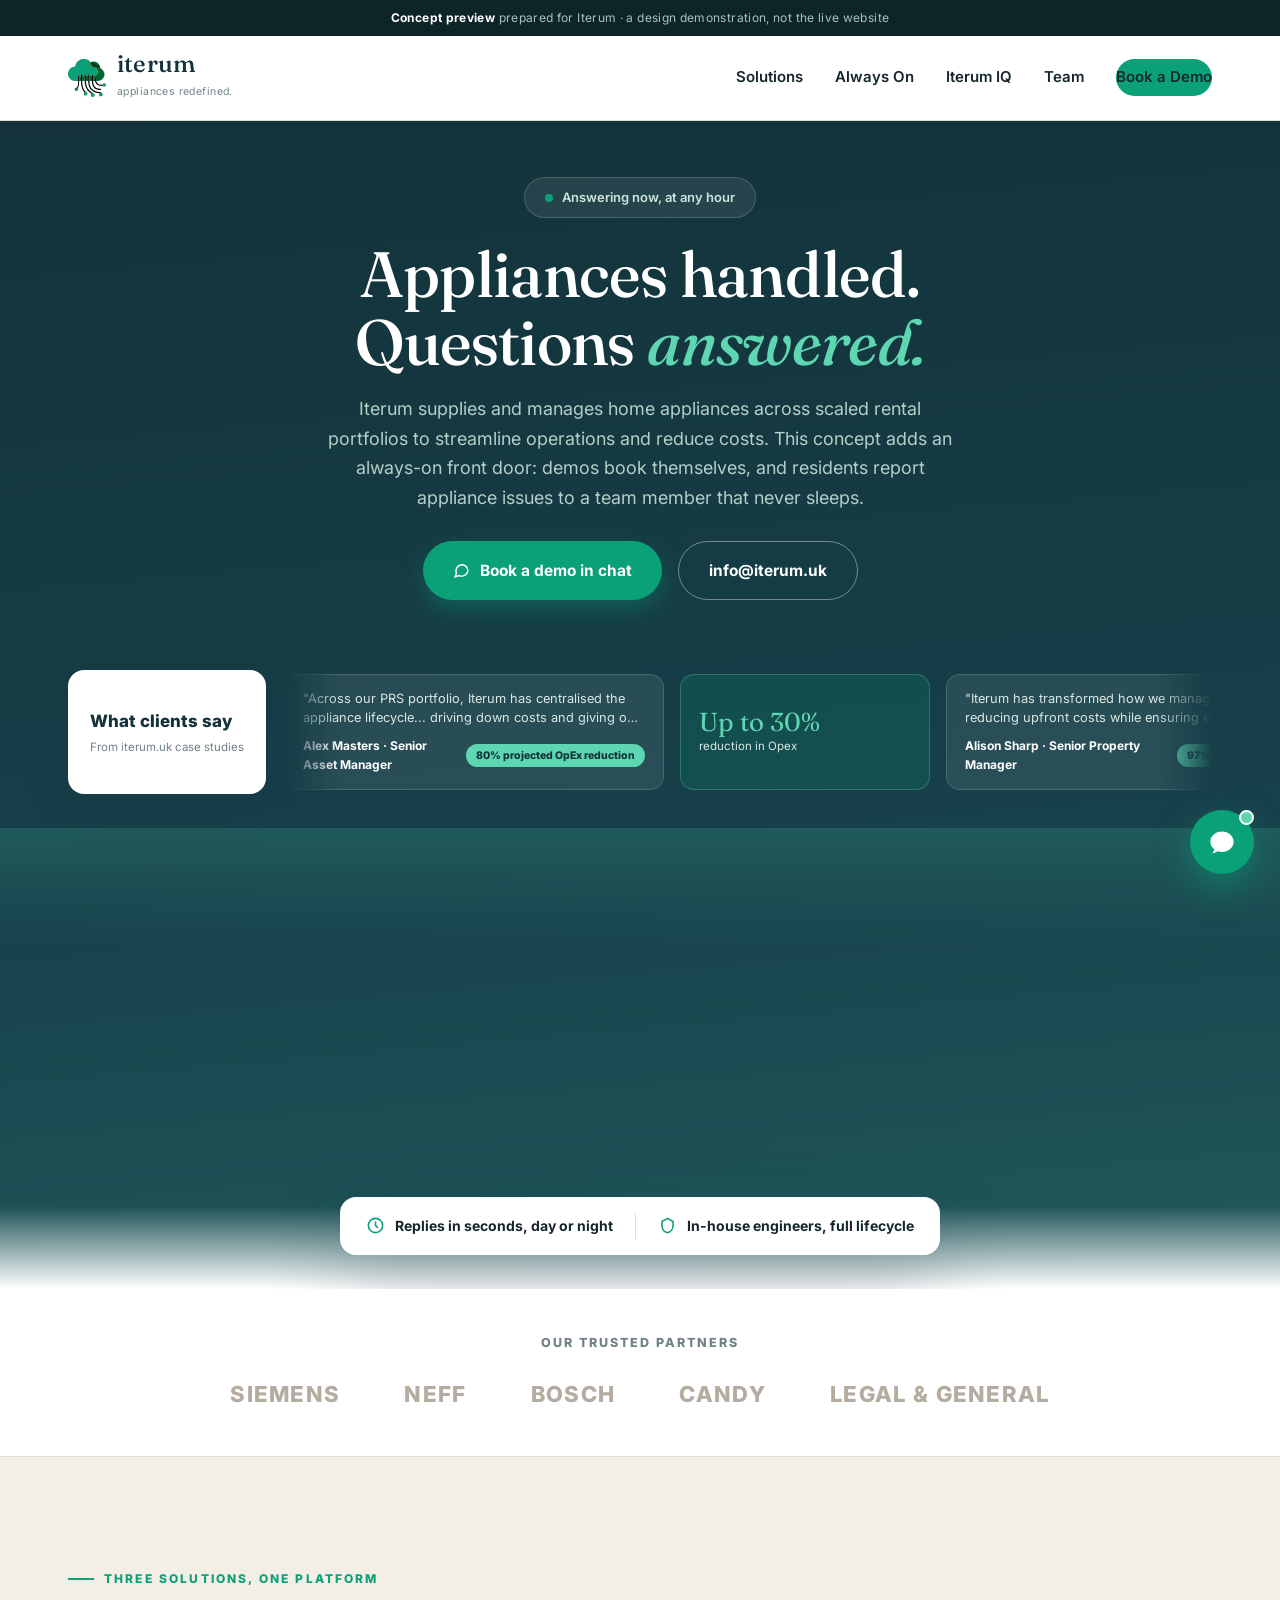
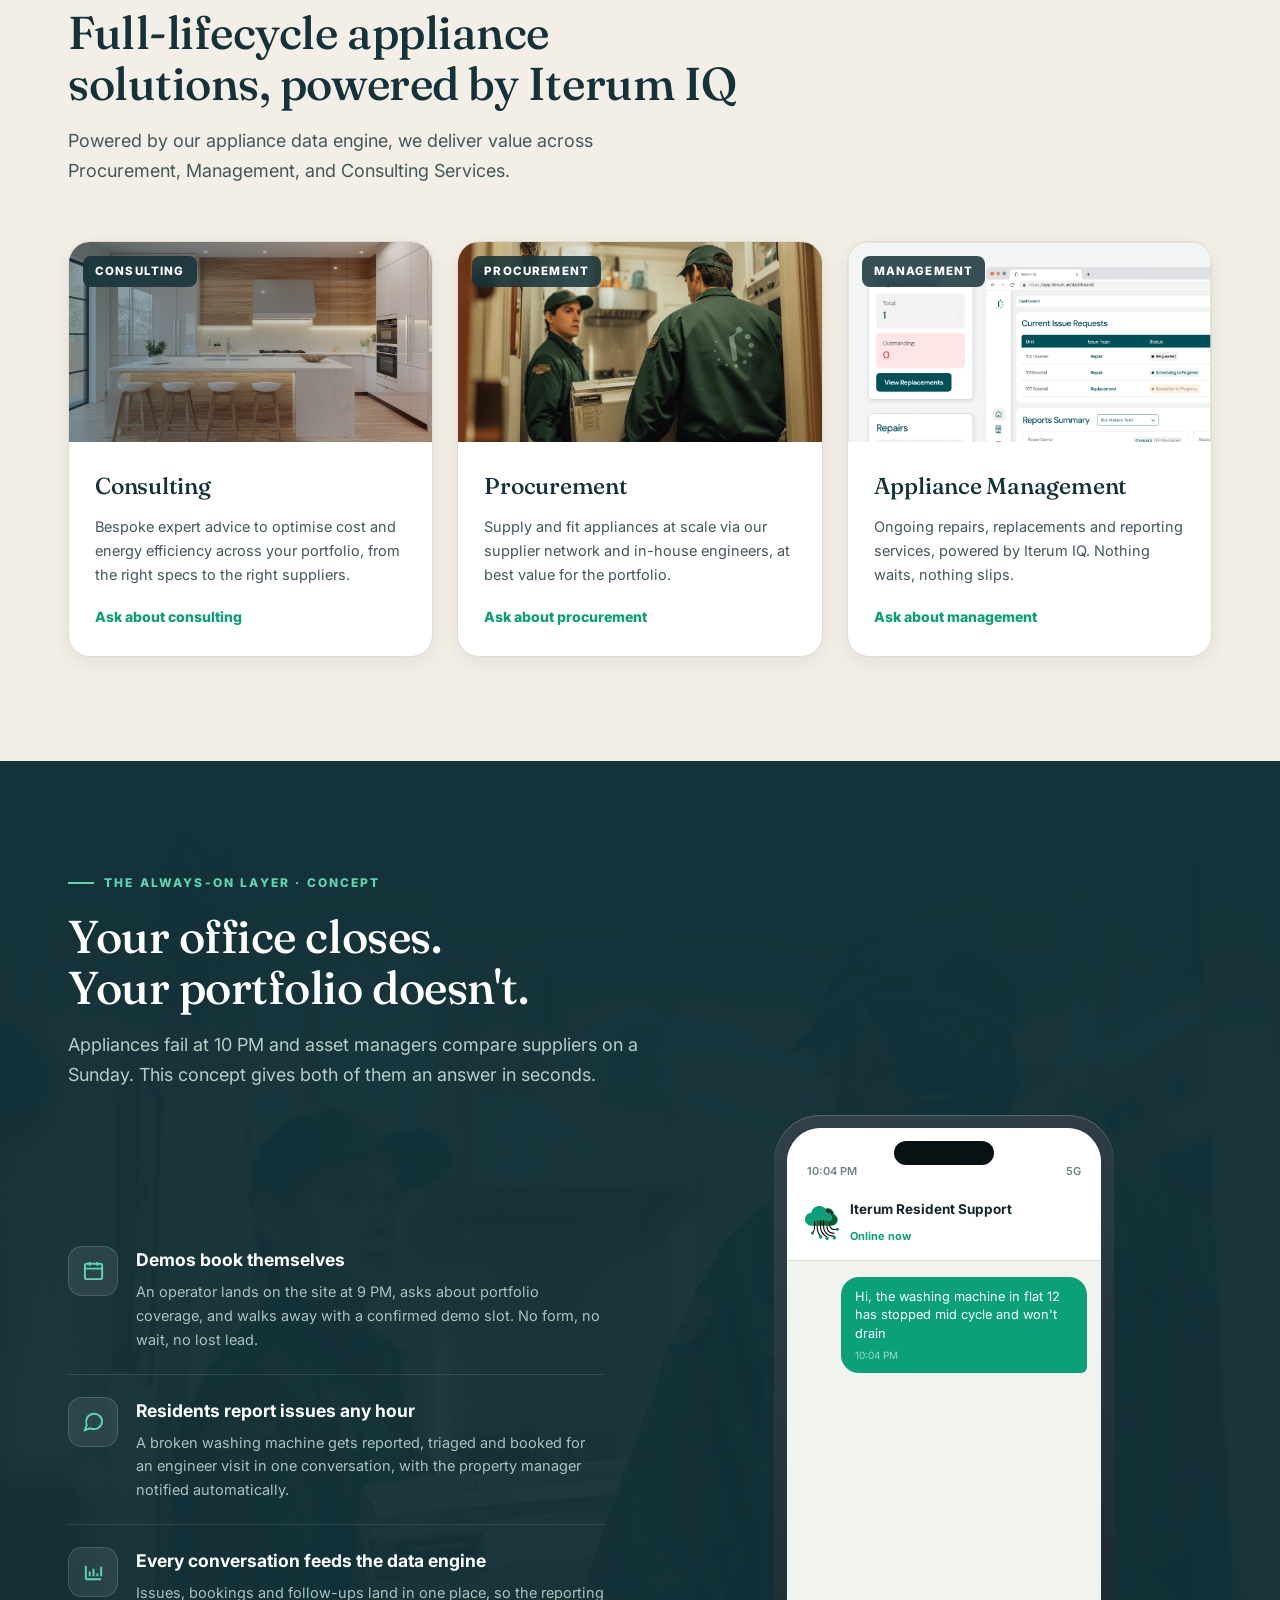
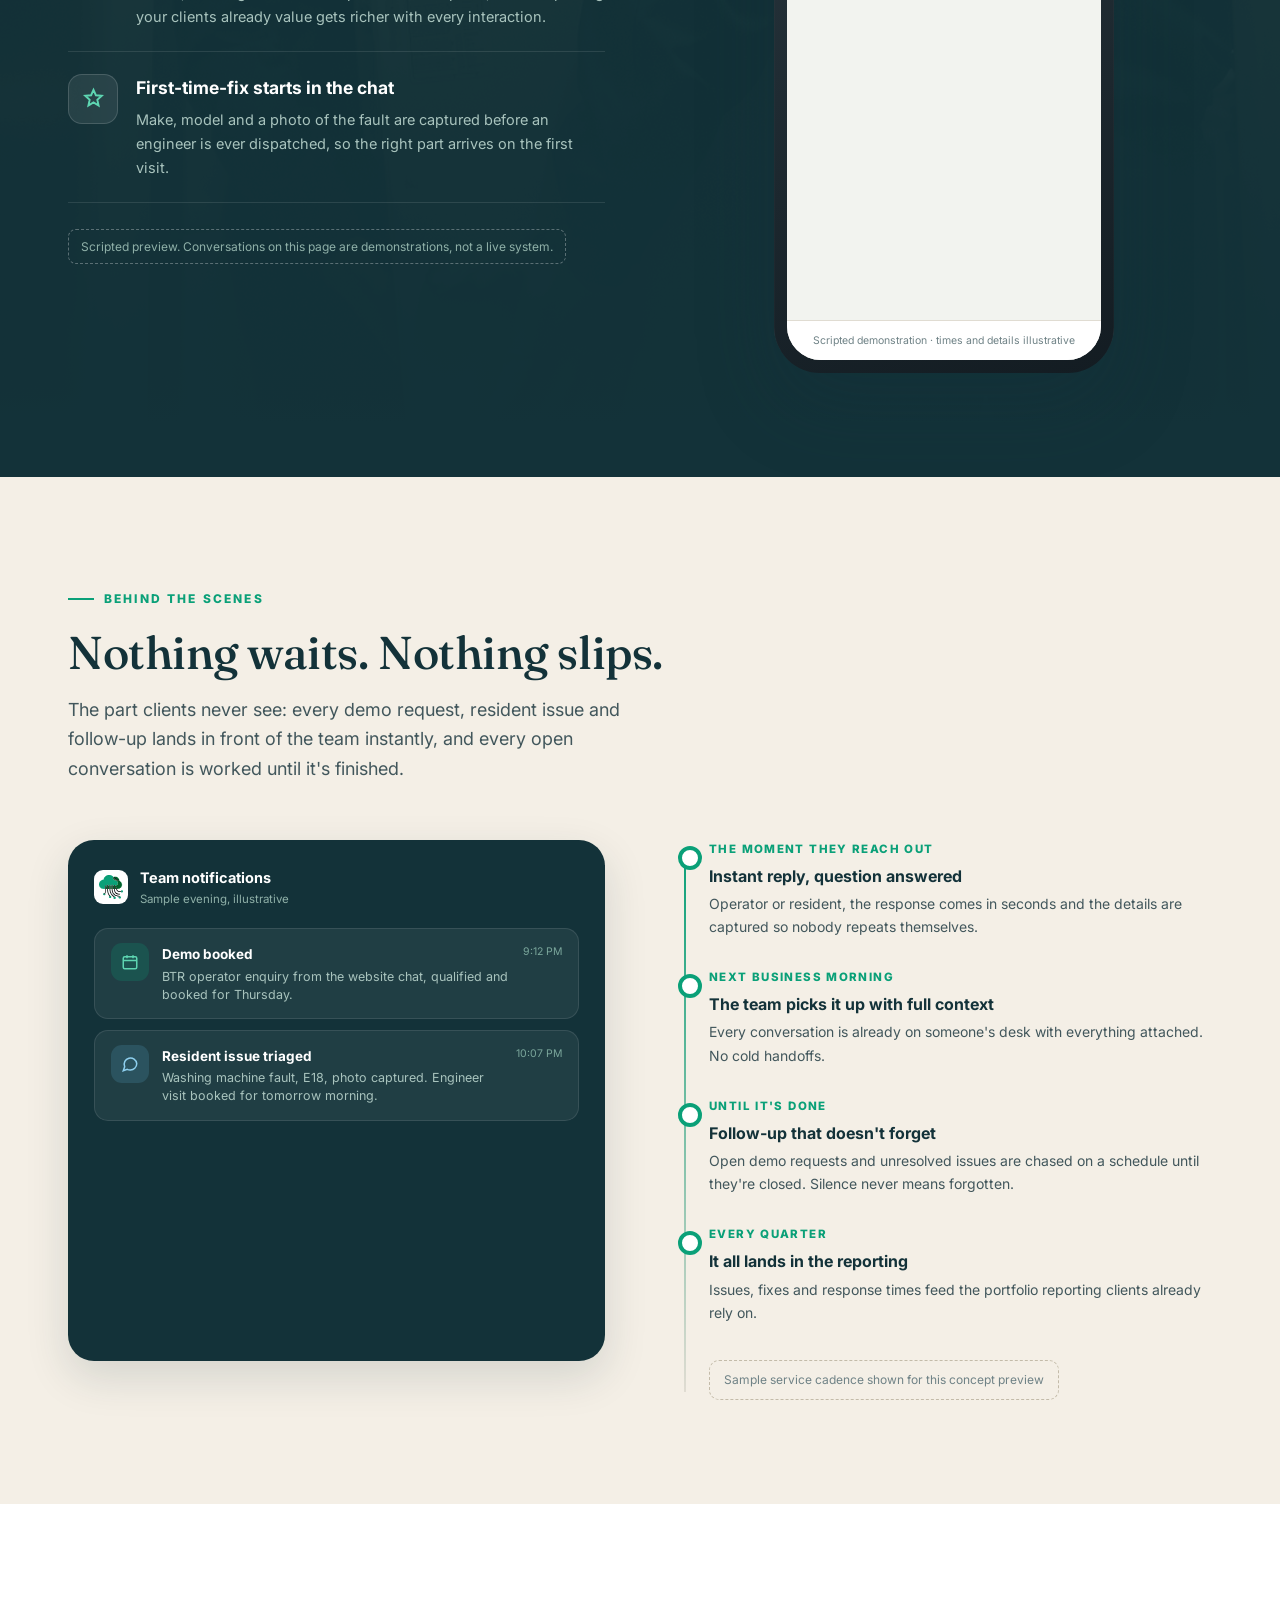
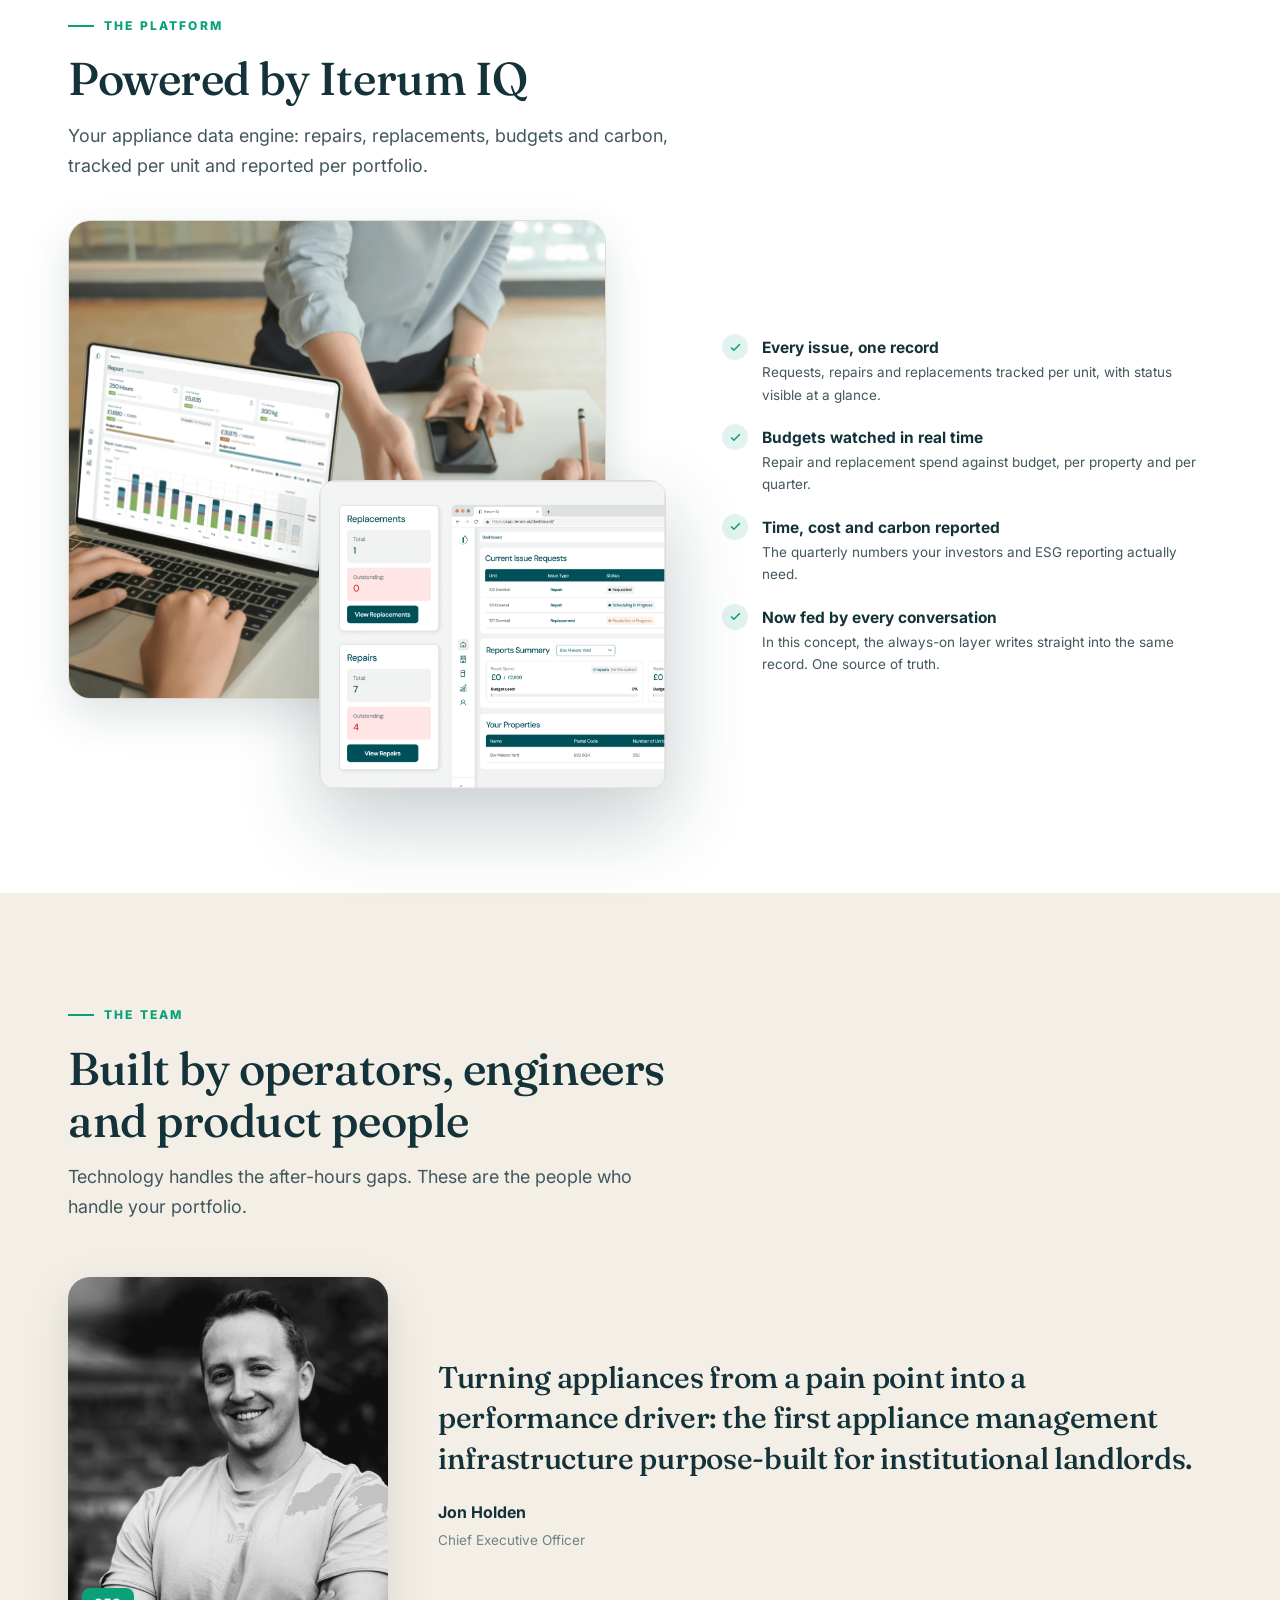
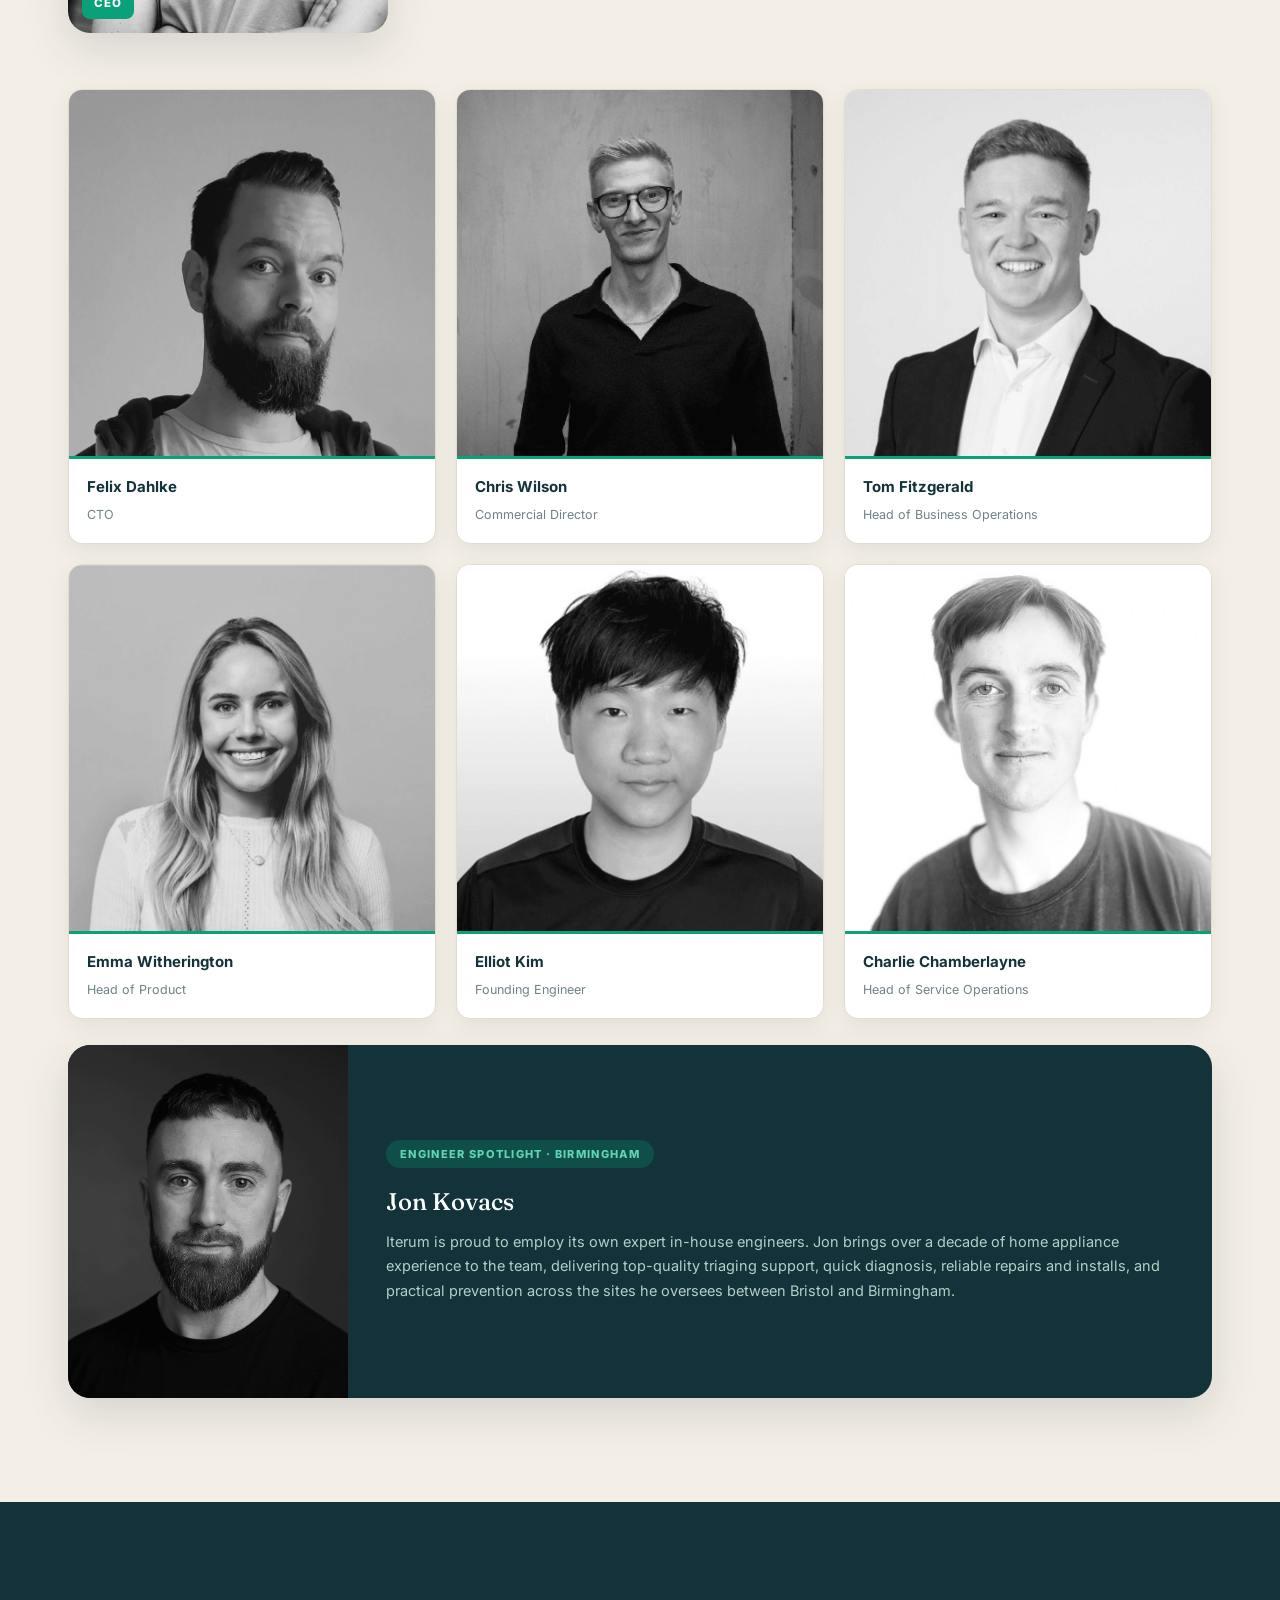
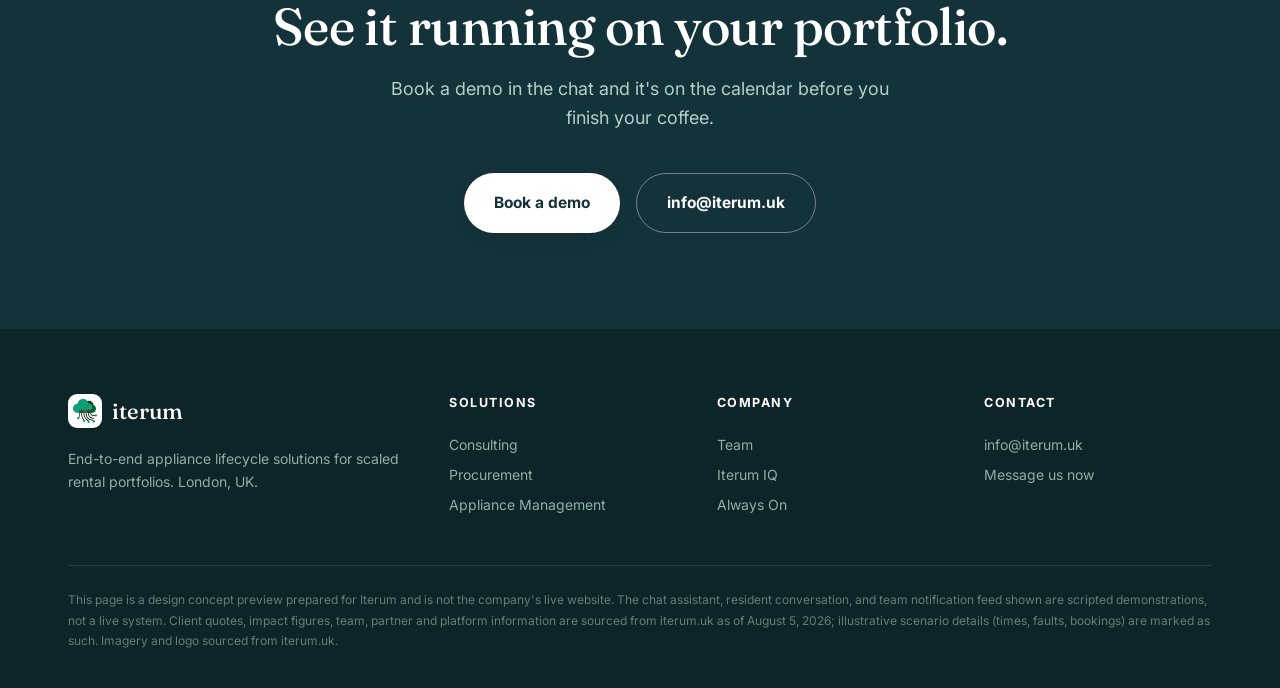
==== index.html @ 22b2ac22 "Revamp: full verified team photo wall with CEO feature and Kovacs engineer spotlight, engineers phot" ====
<!DOCTYPE html>
<html lang="en-GB">
<head>
<meta charset="UTF-8">
<meta name="viewport" content="width=device-width, initial-scale=1.0">
<meta name="robots" content="noindex, nofollow">
<title>Iterum | Full-Lifecycle Appliance Solutions | Concept Preview</title>
<meta name="description" content="Design concept preview for Iterum. Full-lifecycle appliance solutions for the operational residential sector, with an always-on front door.">
<link rel="preconnect" href="https://fonts.googleapis.com">
<link rel="preconnect" href="https://fonts.gstatic.com" crossorigin>
<link href="https://fonts.googleapis.com/css2?family=Fraunces:opsz,wght@9..144,400;9..144,500;9..144,600&family=Inter:wght@400;500;600;700;800&display=swap" rel="stylesheet">
<style>
:root{
  --teal:#133239;          /* from iterum.uk CSS */
  --teal-2:#205A5C;
  --teal-deep:#0d2428;
  --green:#0AA078;         /* from iterum.uk CSS */
  --green-dark:#078263;
  --cream:#F4EFE6;
  --cream-2:#EAE3D5;
  --sand:#D5CAB9;
  --ink:#15272c;
  --body:#42575c;
  --soft:#6f8286;
  --line:#e0dcd2;
  --white:#ffffff;
  --r-lg:22px;
  --r-md:14px;
  --sh-sm:0 6px 20px rgba(19,50,57,.08);
  --sh-md:0 16px 44px rgba(19,50,57,.14);
  --sh-lg:0 32px 80px rgba(19,50,57,.24);
}
*{margin:0;padding:0;box-sizing:border-box}
html{scroll-behavior:smooth}
body{font-family:'Inter',-apple-system,sans-serif;color:var(--ink);background:var(--white);line-height:1.65;font-size:16.5px;-webkit-font-smoothing:antialiased}
h1,h2,h3,.serif{font-family:'Fraunces',Georgia,serif;font-weight:500;letter-spacing:-.01em}
img{max-width:100%;display:block}
a{color:inherit;text-decoration:none}
.wrap{max-width:1200px;margin:0 auto;padding:0 28px}
.eyebrow{display:inline-flex;align-items:center;gap:10px;font-size:12px;font-weight:800;letter-spacing:.18em;text-transform:uppercase;color:var(--green);margin-bottom:18px}
.eyebrow::before{content:'';width:26px;height:2px;background:var(--green)}
.section{padding:104px 0}
.s-head h2{font-size:clamp(30px,4.2vw,46px);line-height:1.12;color:var(--teal);margin-bottom:16px;max-width:680px}
.s-head p{color:var(--body);font-size:18px;max-width:600px}
.btn{display:inline-flex;align-items:center;justify-content:center;gap:10px;font-weight:700;font-size:15.5px;padding:16px 30px;border-radius:999px;cursor:pointer;border:none;transition:all .18s ease;font-family:'Inter',sans-serif}
.btn svg{width:17px;height:17px}
.btn-green{background:var(--green);color:#fff;box-shadow:0 10px 24px rgba(10,160,120,.35)}
.btn-green:hover{background:var(--green-dark);transform:translateY(-2px)}
.btn-white{background:#fff;color:var(--teal);box-shadow:var(--sh-sm)}
.btn-white:hover{transform:translateY(-2px);box-shadow:var(--sh-md)}
.btn-ghost{background:transparent;color:#fff;border:1.5px solid rgba(255,255,255,.4)}
.btn-ghost:hover{border-color:#fff;background:rgba(255,255,255,.08)}
.reveal{opacity:0;transform:translateY(28px);transition:opacity .8s cubic-bezier(.2,.6,.2,1),transform .8s cubic-bezier(.2,.6,.2,1)}
.reveal.vis{opacity:1;transform:none}
.d1{transition-delay:.08s}.d2{transition-delay:.16s}.d3{transition-delay:.24s}

/* ribbon */
.ribbon{background:var(--teal-deep);color:#a8c3bd;text-align:center;font-size:12px;padding:8px 16px;letter-spacing:.03em}
.ribbon b{color:#fff;font-weight:700}

/* nav */
nav{position:sticky;top:0;background:rgba(255,255,255,.96);backdrop-filter:blur(14px);border-bottom:1px solid var(--line);z-index:300}
nav .wrap{display:flex;align-items:center;justify-content:space-between;height:84px}
.nav-logo{display:flex;align-items:center;gap:11px}
.nav-logo img{height:38px;width:38px}
.nav-logo .lt b{font-family:'Fraunces',serif;font-size:24px;font-weight:500;color:var(--teal);display:block;line-height:1;letter-spacing:.01em}
.nav-logo .lt span{font-size:10.5px;color:var(--soft);letter-spacing:.04em}
.navlinks{display:flex;gap:32px;align-items:center}
.navlinks a{font-size:15px;font-weight:600;color:var(--ink);position:relative;padding:6px 0;white-space:nowrap}
.navlinks a:not(.nav-cta)::after{content:'';position:absolute;left:0;bottom:0;width:0;height:2px;background:var(--green);transition:width .2s}
.navlinks a:not(.nav-cta):hover::after{width:100%}
.nav-cta{background:var(--green);color:#fff;padding:13px 26px;border-radius:999px;font-size:14.5px;font-weight:700}
.nav-cta:hover{background:var(--green-dark);color:#fff}
@media(max-width:960px){.navlinks a:not(.nav-cta){display:none}}

/* hero */
.hero{background:linear-gradient(175deg,var(--teal) 0%,#17404a 60%,var(--teal-2) 100%);color:#fff;position:relative;overflow:hidden}
.hero-top{padding:56px 0 36px;text-align:center;position:relative;z-index:2}
.hero-kicker{display:inline-flex;align-items:center;gap:9px;background:rgba(255,255,255,.08);border:1px solid rgba(255,255,255,.16);border-radius:999px;padding:9px 20px;font-size:13px;font-weight:600;color:#cfe4dd;margin-bottom:22px}
.hero-kicker .dot{width:8px;height:8px;border-radius:50%;background:var(--green);animation:beat 2s infinite}
@keyframes beat{0%,100%{box-shadow:0 0 0 3px rgba(10,160,120,.3)}50%{box-shadow:0 0 0 7px rgba(10,160,120,.08)}}
.hero h1{font-size:clamp(38px,5.4vw,64px);line-height:1.06;margin:0 auto 18px;max-width:880px}
.hero h1 em{font-style:italic;color:#5ed6b2}
.hero .lead{font-size:18px;color:#b5cfc8;max-width:640px;margin:0 auto 28px}
.hero-ctas{display:flex;gap:16px;justify-content:center;flex-wrap:wrap;margin-bottom:0}

/* testimonial marquee */
.rev-band{display:flex;align-items:stretch;max-width:1200px;margin:34px auto 0;padding:0 28px}
.rev-chip{flex:none;background:#fff;border-radius:16px;padding:14px 22px;display:flex;flex-direction:column;justify-content:center;box-shadow:var(--sh-md);z-index:2;color:var(--ink)}
.rev-chip .num{font-size:17px;font-weight:800;font-family:'Inter',sans-serif;color:var(--teal)}
.rev-chip .sub{font-size:11.5px;color:var(--soft);margin-top:3px;white-space:nowrap}
.rev-marq{flex:1;overflow:hidden;margin-left:18px;-webkit-mask-image:linear-gradient(90deg,transparent,#000 6%,#000 94%,transparent);mask-image:linear-gradient(90deg,transparent,#000 6%,#000 94%,transparent)}
.rev-track{display:flex;gap:16px;width:max-content;animation:revslide 48s linear infinite;padding:4px 0}
.rev-marq:hover .rev-track{animation-play-state:paused}
@keyframes revslide{to{transform:translateX(-50%)}}
.rev-card{width:380px;flex:none;background:rgba(255,255,255,.08);border:1px solid rgba(255,255,255,.15);border-radius:14px;padding:14px 18px;text-align:left}
.rev-card p{font-size:12.8px;line-height:1.5;color:#d9e8e2;display:-webkit-box;-webkit-line-clamp:2;-webkit-box-orient:vertical;overflow:hidden;margin-bottom:8px}
.rev-card .rwho{display:flex;align-items:center;justify-content:space-between;gap:10px}
.rev-card .rwho b{font-size:12px;color:#fff}
.rev-card .impact{font-size:10.5px;font-weight:800;color:var(--teal);background:#5ed6b2;border-radius:999px;padding:3px 10px;white-space:nowrap}
.rev-card.stat{display:flex;flex-direction:column;justify-content:center;width:250px;background:rgba(10,160,120,.16);border-color:rgba(94,214,178,.3)}
.rev-card.stat .big{font-family:'Fraunces',serif;font-size:26px;color:#5ed6b2;line-height:1.1}
.rev-card.stat span{font-size:11.5px;color:#d9e8e2}
@media(max-width:760px){.rev-card{width:290px}}

/* hero photo slideshow */
.hero-photo{position:relative;z-index:1;margin-top:34px;height:clamp(300px,36vw,520px);overflow:hidden}
.hero-photo::before{content:'';position:absolute;inset:0;background:linear-gradient(180deg,var(--teal-2) 0%,rgba(32,90,92,0) 26%),linear-gradient(0deg,rgba(255,255,255,1) 0%,rgba(255,255,255,0) 18%);z-index:2;pointer-events:none}
.hero-photo img{position:absolute;inset:0;width:100%;height:100%;object-fit:cover;object-position:center 55%;opacity:0;animation:heroslide 16s infinite}
.hero-photo img:nth-child(1){animation-delay:0s}
.hero-photo img:nth-child(2){animation-delay:8s}
@keyframes heroslide{0%{opacity:0}4%{opacity:1}46%{opacity:1}54%{opacity:0}100%{opacity:0}}
@media(prefers-reduced-motion:reduce){.hero-photo img{animation:none}.hero-photo img:nth-child(1){opacity:1}.rev-track{animation:none}}
.hero-float{position:absolute;z-index:3;bottom:34px;left:50%;transform:translateX(-50%);background:#fff;border-radius:16px;box-shadow:var(--sh-lg);padding:16px 26px;display:flex;align-items:center;gap:22px;color:var(--ink);white-space:nowrap}
.hero-float .item{display:flex;align-items:center;gap:10px;font-size:14px;font-weight:700}
.hero-float .item svg{width:19px;height:19px;stroke:var(--green)}
.hero-float .sep{width:1px;height:26px;background:var(--line)}
@media(max-width:760px){.hero-float{display:none}}

/* partners */
.partners{padding:44px 0;border-bottom:1px solid var(--line);background:#fff}
.partners .cap{text-align:center;font-size:12.5px;font-weight:800;letter-spacing:.16em;text-transform:uppercase;color:var(--soft);margin-bottom:22px}
.partner-row{display:flex;justify-content:center;gap:clamp(24px,5vw,64px);flex-wrap:wrap;align-items:center}
.partner-row span{font-family:'Inter',sans-serif;font-weight:800;font-size:clamp(16px,2vw,22px);letter-spacing:.06em;color:#b4aca0}

/* solutions */
.sol-bg{background:var(--cream)}
.cards3{display:grid;grid-template-columns:repeat(3,1fr);gap:24px;margin-top:56px}
.vcard{border-radius:var(--r-lg);overflow:hidden;background:#fff;border:1px solid var(--line);box-shadow:var(--sh-sm);transition:transform .25s,box-shadow .25s;display:flex;flex-direction:column}
.vcard:hover{transform:translateY(-6px);box-shadow:var(--sh-md)}
.vcard .cover{height:200px;overflow:hidden;position:relative}
.vcard .cover img{width:100%;height:100%;object-fit:cover;transition:transform .5s}
.vcard:hover .cover img{transform:scale(1.05)}
.vcard .cover .chip{position:absolute;top:14px;left:14px;background:rgba(19,50,57,.85);backdrop-filter:blur(6px);color:#fff;font-size:11.5px;font-weight:800;letter-spacing:.1em;text-transform:uppercase;border-radius:8px;padding:6px 12px}
.vcard .body{padding:26px 26px 28px;flex:1;display:flex;flex-direction:column}
.vcard h3{font-size:23px;color:var(--teal);margin-bottom:9px}
.vcard p{font-size:14.5px;color:var(--body);flex:1}
.vcard .link{margin-top:18px;font-weight:800;font-size:14px;color:var(--green);display:inline-flex;align-items:center;gap:7px}
@media(max-width:900px){.cards3{grid-template-columns:1fr}}

/* dark always-on */
.dark-sec{background:var(--teal);color:#fff;position:relative;overflow:hidden}
.dark-sec .bgimg{position:absolute;inset:0;opacity:.10;pointer-events:none}
.dark-sec .bgimg img{width:100%;height:100%;object-fit:cover}
.dark-sec .bgimg::after{content:'';position:absolute;inset:0;background:linear-gradient(180deg,var(--teal) 4%,rgba(19,50,57,.5) 50%,var(--teal) 96%)}
.dark-sec .wrap{position:relative;z-index:2}
.dark-sec .eyebrow{color:#5ed6b2}
.dark-sec .eyebrow::before{background:#5ed6b2}
.dark-sec .s-head h2{color:#fff}
.dark-sec .s-head p{color:#b5cfc8}
.conc-grid{display:grid;grid-template-columns:1fr 1fr;gap:70px;align-items:center;margin-top:26px}
.feat{display:flex;gap:18px;padding:22px 0;border-bottom:1px solid rgba(255,255,255,.1)}
.feat:last-child{border-bottom:none}
.feat .fico{width:50px;height:50px;flex:none;border-radius:14px;background:rgba(255,255,255,.08);border:1px solid rgba(255,255,255,.15);display:flex;align-items:center;justify-content:center}
.feat .fico svg{width:23px;height:23px;stroke:#5ed6b2}
.feat b{display:block;font-size:17.5px;margin-bottom:5px;font-weight:700}
.feat p{font-size:14.5px;color:#a8c3bd}
.preview-note{display:inline-block;margin-top:26px;font-size:12px;color:#8fb0a8;border:1px dashed rgba(255,255,255,.3);border-radius:8px;padding:7px 12px}
@media(max-width:960px){.conc-grid{grid-template-columns:1fr}}

/* phone mockup */
.phone{width:min(340px,88vw);margin:0 auto;background:linear-gradient(160deg,#31414a,#131c22);border-radius:46px;padding:13px;box-shadow:var(--sh-lg),inset 0 1px 1px rgba(255,255,255,.22);position:relative}
.phone::before{content:'';position:absolute;top:26px;left:50%;transform:translateX(-50%);width:100px;height:24px;background:#0a1114;border-radius:13px;z-index:5}
.pscreen{border-radius:34px;overflow:hidden;min-height:560px;display:flex;flex-direction:column;background:#f2f3ef;color:var(--ink)}
.pstatus{background:#fff;padding:34px 20px 8px;font-size:11px;color:var(--soft);display:flex;justify-content:space-between;font-weight:600}
.pchat-head{background:#fff;padding:10px 18px 12px;border-bottom:1px solid var(--line);display:flex;gap:11px;align-items:center}
.pchat-head img{width:34px;height:34px}
.pchat-head b{font-size:13.5px;display:block}
.pchat-head span{font-size:11px;color:var(--green);font-weight:700}
.pthread{flex:1;padding:16px 14px;display:flex;flex-direction:column;gap:10px}
.bub{max-width:86%;padding:11px 14px;border-radius:18px;font-size:12.8px;line-height:1.45;opacity:0;transform:translateY(10px) scale(.97);transition:all .55s cubic-bezier(.2,.7,.3,1)}
.bub.show{opacity:1;transform:none}
.bub.in{background:#e5e8e2;border-bottom-left-radius:6px;align-self:flex-start}
.bub.out{background:var(--green);color:#fff;border-bottom-right-radius:6px;align-self:flex-end}
.bub .t{display:block;font-size:10px;opacity:.6;margin-top:4px}
.plabel{text-align:center;font-size:10.5px;color:var(--soft);padding:11px;background:#fff;border-top:1px solid var(--line)}

/* owner view */
.owner-sec{background:var(--cream)}
.owner-grid{display:grid;grid-template-columns:1fr 1fr;gap:70px;align-items:start;margin-top:56px}
.appfeed{background:var(--teal);border-radius:26px;padding:26px;box-shadow:var(--sh-md);color:#fff}
.appfeed .ahead{display:flex;align-items:center;gap:12px;margin-bottom:20px}
.appfeed .ahead img{height:34px;width:34px;background:#fff;border-radius:9px;padding:5px}
.appfeed .ahead b{font-size:14.5px;display:block}
.appfeed .ahead span{display:block;font-size:11.5px;color:#8fb0a8}
.notif{background:rgba(255,255,255,.06);border:1px solid rgba(255,255,255,.1);border-radius:14px;padding:14px 16px;margin-bottom:11px;display:flex;gap:13px;align-items:flex-start;opacity:0;transform:translateY(14px);transition:all .6s cubic-bezier(.2,.7,.3,1)}
.notif.show{opacity:1;transform:none}
.notif .nico{width:38px;height:38px;flex:none;border-radius:11px;display:flex;align-items:center;justify-content:center}
.notif .nico svg{width:18px;height:18px}
.notif b{font-size:13.5px;display:block;margin-bottom:2px}
.notif p{font-size:12.5px;color:#a8c3bd;line-height:1.45}
.notif .nt{margin-left:auto;font-size:10.5px;color:#7ba79c;flex:none}
.n-green{background:rgba(10,160,120,.22)}.n-green svg{stroke:#5ed6b2}
.n-blue{background:rgba(94,178,214,.18)}.n-blue svg{stroke:#8fd0ef}
.n-amber{background:rgba(230,180,80,.18)}.n-amber svg{stroke:#f0cf8a}
.timeline{position:relative;padding-left:34px}
.timeline::before{content:'';position:absolute;left:9px;top:8px;bottom:8px;width:2px;background:linear-gradient(180deg,var(--green),var(--line))}
.tl-item{position:relative;padding-bottom:30px}
.tl-item::before{content:'';position:absolute;left:-31px;top:6px;width:16px;height:16px;border-radius:50%;background:#fff;border:4px solid var(--green)}
.tl-item .day{font-size:11.5px;font-weight:800;letter-spacing:.12em;text-transform:uppercase;color:var(--green);margin-bottom:4px}
.tl-item b{font-size:16px;color:var(--teal);display:block;margin-bottom:3px}
.tl-item p{font-size:14px;color:var(--body)}
.tl-note{font-size:12px;color:var(--soft);border:1px dashed #c3bba9;border-radius:10px;padding:9px 14px;display:inline-block;margin-top:6px}
@media(max-width:960px){.owner-grid{grid-template-columns:1fr}}

/* IQ section */
.iq-grid{display:grid;grid-template-columns:1.1fr .9fr;gap:56px;align-items:center;margin-top:40px}
.iq-stack{position:relative;padding-bottom:90px;padding-right:60px}
.iq-grid .shot{border-radius:var(--r-lg);overflow:hidden;box-shadow:var(--sh-md);border:1px solid var(--line)}
.iq-stack .shot2{position:absolute;right:0;bottom:0;width:58%;border-radius:16px;overflow:hidden;box-shadow:var(--sh-lg);border:1px solid var(--line);background:#fff}
@media(max-width:960px){.iq-stack{padding-right:0}}
.iq-points{display:flex;flex-direction:column;gap:18px}
.iq-point{display:flex;gap:14px;align-items:flex-start}
.iq-point .tick{width:26px;height:26px;flex:none;border-radius:50%;background:rgba(10,160,120,.12);display:flex;align-items:center;justify-content:center}
.iq-point .tick svg{width:13px;height:13px;stroke:var(--green);stroke-width:3}
.iq-point b{font-size:15.5px;color:var(--teal)}
.iq-point p{font-size:13.5px;color:var(--body)}
@media(max-width:960px){.iq-grid{grid-template-columns:1fr}}

/* team */
.team-feature{display:grid;grid-template-columns:320px 1fr;gap:50px;align-items:center;margin:56px 0}
.team-feature .pic{border-radius:var(--r-lg);overflow:hidden;box-shadow:var(--sh-md);position:relative}
.team-feature .pic img{filter:grayscale(1);width:100%;display:block}
.team-feature .pic .role-tag{position:absolute;bottom:14px;left:14px;background:var(--green);color:#fff;font-size:11.5px;font-weight:800;letter-spacing:.1em;text-transform:uppercase;border-radius:8px;padding:6px 12px}
.team-feature h3{font-family:'Fraunces',serif;font-size:clamp(22px,2.8vw,30px);color:var(--teal);line-height:1.35;margin-bottom:20px;font-weight:500}
.team-feature .who b{font-size:16px;color:var(--teal);display:block}
.team-feature .who span{font-size:13.5px;color:var(--soft)}
@media(max-width:900px){.team-feature{grid-template-columns:1fr}}
.team-list{display:grid;grid-template-columns:repeat(3,1fr);gap:20px}
.tcard{background:#fff;border:1px solid var(--line);border-radius:var(--r-md);overflow:hidden;box-shadow:var(--sh-sm);transition:transform .2s,box-shadow .2s}
.tcard:hover{transform:translateY(-4px);box-shadow:var(--sh-md)}
.tcard img{width:100%;aspect-ratio:1/1;object-fit:cover;object-position:center 20%;filter:grayscale(1);transition:filter .3s}
.tcard:hover img{filter:grayscale(0)}
.tcard .tb{padding:16px 18px;border-top:3px solid var(--green)}
.tcard b{display:block;font-size:15px;color:var(--teal)}
.tcard span{font-size:12.5px;color:var(--soft)}
@media(max-width:960px){.team-list{grid-template-columns:1fr 1fr}}
.eng-card{margin-top:26px;background:var(--teal);border-radius:var(--r-lg);overflow:hidden;box-shadow:var(--sh-md);display:grid;grid-template-columns:280px 1fr;align-items:stretch;color:#fff}
.eng-card img{width:100%;height:100%;object-fit:cover;object-position:center 15%;filter:grayscale(1)}
.eng-card .eb{padding:34px 38px;display:flex;flex-direction:column;justify-content:center}
.eng-card .eb .tag{display:inline-block;background:rgba(10,160,120,.25);color:#5ed6b2;font-size:11px;font-weight:800;letter-spacing:.12em;text-transform:uppercase;border-radius:999px;padding:5px 14px;margin-bottom:14px;width:max-content}
.eng-card .eb b.name{font-family:'Fraunces',serif;font-size:24px;font-weight:500;display:block;margin-bottom:8px}
.eng-card .eb p{font-size:14.5px;color:#b5cfc8;line-height:1.7}
@media(max-width:800px){.eng-card{grid-template-columns:1fr}.eng-card img{max-height:300px}}

/* cta band */
.ctaband{background:var(--teal);color:#fff;text-align:center}
.ctaband .wrap{padding-top:96px;padding-bottom:96px}
.ctaband h2{font-size:clamp(32px,4.6vw,52px);color:#fff;max-width:780px;margin:0 auto 18px;line-height:1.1}
.ctaband p{color:#b5cfc8;font-size:18px;max-width:540px;margin:0 auto 40px}

/* footer */
footer{background:var(--teal-deep);color:#8fb0a8;padding:64px 0 36px;font-size:14px}
footer .cols{display:grid;grid-template-columns:1.5fr 1fr 1fr 1fr;gap:40px;margin-bottom:46px}
footer .flogo{display:flex;align-items:center;gap:10px;margin-bottom:18px}
footer .flogo img{height:34px;width:34px;background:#fff;border-radius:9px;padding:5px}
footer .flogo b{font-family:'Fraunces',serif;font-size:22px;color:#fff;font-weight:500}
footer h4{color:#fff;font-size:12.5px;letter-spacing:.12em;text-transform:uppercase;margin-bottom:16px}
footer a{display:block;padding:3.5px 0}
footer a:hover{color:#fff}
.disclosure{border-top:1px solid rgba(255,255,255,.12);padding-top:24px;font-size:12px;color:#5f8177;line-height:1.7}
@media(max-width:900px){footer .cols{grid-template-columns:1fr 1fr}}

/* chat widget */
.chat-fab{position:fixed;bottom:26px;right:26px;z-index:500;width:64px;height:64px;border-radius:50%;background:var(--green);border:none;cursor:pointer;box-shadow:0 14px 34px rgba(10,160,120,.5);display:flex;align-items:center;justify-content:center;transition:transform .2s}
.chat-fab:hover{transform:scale(1.07)}
.chat-fab svg{width:28px;height:28px;fill:#fff}
.chat-fab .pulse{position:absolute;top:0;right:0;width:15px;height:15px;background:#5ed6b2;border:2.5px solid #fff;border-radius:50%}
.chat-panel{position:fixed;bottom:104px;right:26px;z-index:500;width:384px;max-width:calc(100vw - 32px);height:600px;max-height:calc(100vh - 140px);background:#fff;border-radius:22px;box-shadow:0 34px 90px rgba(13,36,40,.4);display:none;flex-direction:column;overflow:hidden}
.chat-panel.open{display:flex;animation:chatin .3s cubic-bezier(.2,.7,.3,1.05)}
@keyframes chatin{from{opacity:0;transform:scale(.92) translateY(12px)}to{opacity:1;transform:none}}
.chat-head{background:linear-gradient(135deg,var(--teal),var(--teal-2));color:#fff;padding:18px 20px;display:flex;align-items:center;gap:13px}
.chat-head .cav{width:42px;height:42px;border-radius:50%;background:#fff;display:flex;align-items:center;justify-content:center}
.chat-head .cav img{width:24px;height:24px}
.chat-head b{display:block;font-size:15px}
.chat-head span{font-size:11.5px;color:#a8ded0;display:flex;align-items:center;gap:6px}
.chat-head .don{width:7px;height:7px;background:#5ed6b2;border-radius:50%}
.chat-body{flex:1;overflow-y:auto;padding:18px 16px;background:#f4f2ec;display:flex;flex-direction:column;gap:11px}
.cmsg{max-width:86%;padding:12px 15px;border-radius:17px;font-size:13.5px;line-height:1.5;animation:pop .3s ease}
.cmsg.bot{background:#fff;border:1px solid var(--line);border-bottom-left-radius:6px;align-self:flex-start;box-shadow:0 2px 8px rgba(19,50,57,.05)}
.cmsg.user{background:var(--teal);color:#fff;border-bottom-right-radius:6px;align-self:flex-end}
@keyframes pop{from{opacity:0;transform:translateY(9px)}to{opacity:1;transform:none}}
.typing{display:flex;gap:4px;padding:13px 17px;background:#fff;border:1px solid var(--line);border-radius:17px;border-bottom-left-radius:6px;align-self:flex-start;width:62px}
.typing i{width:7px;height:7px;background:#b3bfb6;border-radius:50%;animation:blink 1.2s infinite}
.typing i:nth-child(2){animation-delay:.2s}
.typing i:nth-child(3){animation-delay:.4s}
@keyframes blink{0%,60%,100%{opacity:.3}30%{opacity:1}}
.choices{display:flex;flex-wrap:wrap;gap:8px;align-self:flex-start;max-width:96%}
.choices button{background:#fff;border:1.5px solid var(--green);color:var(--green-dark);font-size:12.5px;font-weight:700;border-radius:999px;padding:9px 16px;cursor:pointer;transition:all .15s;font-family:'Inter',sans-serif}
.choices button:hover{background:var(--green);color:#fff}
.chat-foot{padding:11px 16px;background:#fff;border-top:1px solid var(--line);text-align:center}
.chat-foot span{font-size:10.5px;color:var(--soft)}
</style>
</head>
<body>

<div class="ribbon"><b>Concept preview</b> prepared for Iterum · a design demonstration, not the live website</div>

<nav>
  <div class="wrap">
    <a class="nav-logo" href="#">
      <img src="assets/logo-mark.svg" alt="Iterum">
      <span class="lt"><b>iterum</b><span>appliances redefined.</span></span>
    </a>
    <div class="navlinks">
      <a href="#solutions">Solutions</a>
      <a href="#always-on">Always On</a>
      <a href="#platform">Iterum IQ</a>
      <a href="#team">Team</a>
      <a href="#quote" class="nav-cta" onclick="openChat();return false">Book a Demo</a>
    </div>
  </div>
</nav>

<header class="hero" id="quote">
  <div class="hero-top wrap">
    <div class="hero-kicker"><span class="dot"></span>Answering now, at any hour</div>
    <h1>Appliances handled.<br>Questions <em>answered.</em></h1>
    <p class="lead">Iterum supplies and manages home appliances across scaled rental portfolios to streamline operations and reduce costs. This concept adds an always-on front door: demos book themselves, and residents report appliance issues to a team member that never sleeps.</p>
    <div class="hero-ctas">
      <button class="btn btn-green" onclick="openChat()">
        <svg viewBox="0 0 24 24" fill="none" stroke="currentColor" stroke-width="2"><path d="M21 11.5a8.4 8.4 0 0 1-9 8.4 8.6 8.6 0 0 1-3.6-.8L3 21l1.9-5.4A8.4 8.4 0 1 1 21 11.5z"/></svg>
        Book a demo in chat
      </button>
      <a class="btn btn-ghost" href="mailto:info@iterum.uk">info@iterum.uk</a>
    </div>
  </div>
  <div class="rev-band">
    <div class="rev-chip">
      <div class="num">What clients say</div>
      <div class="sub">From iterum.uk case studies</div>
    </div>
    <div class="rev-marq">
      <div class="rev-track" id="revTrack">
        <div class="rev-card"><p>"Across our PRS portfolio, Iterum has centralised the appliance lifecycle... driving down costs and giving our managers hours back each week."</p><div class="rwho"><b>Alex Masters · Senior Asset Manager</b><span class="impact">80% projected OpEx reduction</span></div></div>
        <div class="rev-card stat"><div class="big">Up to 30%</div><span>reduction in Opex</span></div>
        <div class="rev-card"><p>"Iterum has transformed how we manage appliances... reducing upfront costs while ensuring every appliance matter is resolved effectively."</p><div class="rwho"><b>Alison Sharp · Senior Property Manager</b><span class="impact">97% capex reduction</span></div></div>
        <div class="rev-card stat"><div class="big">Fewer headaches</div><span>for onsite teams</span></div>
        <div class="rev-card stat"><div class="big">Energy-efficient</div><span>portfolios, lower carbon</span></div>
      </div>
    </div>
  </div>
  <div class="hero-photo">
    <img src="assets/hero-kitchen.jpg" alt="A modern kitchen in a managed rental home">
    <img src="assets/engineers.png" alt="Iterum engineers installing an appliance">
    <div class="hero-float">
      <div class="item"><svg viewBox="0 0 24 24" fill="none" stroke-width="2"><circle cx="12" cy="12" r="9"/><path d="M12 7v5l3 3"/></svg>Replies in seconds, day or night</div>
      <div class="sep"></div>
      <div class="item"><svg viewBox="0 0 24 24" fill="none" stroke-width="2"><path d="M12 3l7 4v5c0 4.4-3 8.3-7 9-4-0.7-7-4.6-7-9V7l7-4z"/></svg>In-house engineers, full lifecycle</div>
    </div>
  </div>
</header>

<div class="partners">
  <div class="wrap">
    <div class="cap">Our trusted partners</div>
    <div class="partner-row"><span>SIEMENS</span><span>NEFF</span><span>BOSCH</span><span>CANDY</span><span>LEGAL &amp; GENERAL</span></div>
  </div>
</div>

<section class="section sol-bg" id="solutions">
  <div class="wrap">
    <div class="s-head reveal">
      <span class="eyebrow">Three solutions, one platform</span>
      <h2>Full-lifecycle appliance solutions, powered by Iterum IQ</h2>
      <p>Powered by our appliance data engine, we deliver value across Procurement, Management, and Consulting Services.</p>
    </div>
    <div class="cards3">
      <div class="vcard reveal d1">
        <div class="cover"><img src="assets/hero-kitchen.jpg" alt="Appliance specification consulting"><span class="chip">Consulting</span></div>
        <div class="body">
          <h3>Consulting</h3>
          <p>Bespoke expert advice to optimise cost and energy efficiency across your portfolio, from the right specs to the right suppliers.</p>
          <span class="link">Ask about consulting</span>
        </div>
      </div>
      <div class="vcard reveal d2">
        <div class="cover"><img src="assets/engineers.png" alt="Iterum engineers fitting appliances" style="object-position:center 30%"><span class="chip">Procurement</span></div>
        <div class="body">
          <h3>Procurement</h3>
          <p>Supply and fit appliances at scale via our supplier network and in-house engineers, at best value for the portfolio.</p>
          <span class="link">Ask about procurement</span>
        </div>
      </div>
      <div class="vcard reveal d3">
        <div class="cover"><img src="assets/iq-dashboard.png" alt="Iterum IQ dashboard" style="object-position:top"><span class="chip">Management</span></div>
        <div class="body">
          <h3>Appliance Management</h3>
          <p>Ongoing repairs, replacements and reporting services, powered by Iterum IQ. Nothing waits, nothing slips.</p>
          <span class="link">Ask about management</span>
        </div>
      </div>
    </div>
  </div>
</section>

<section class="section dark-sec" id="always-on">
  <div class="bgimg"><img src="assets/engineers.png" alt=""></div>
  <div class="wrap">
    <div class="s-head reveal">
      <span class="eyebrow">The always-on layer · concept</span>
      <h2>Your office closes.<br>Your portfolio doesn't.</h2>
      <p>Appliances fail at 10 PM and asset managers compare suppliers on a Sunday. This concept gives both of them an answer in seconds.</p>
    </div>
    <div class="conc-grid">
      <div class="reveal">
        <div class="feat">
          <div class="fico"><svg viewBox="0 0 24 24" fill="none" stroke-width="2"><rect x="3" y="5" width="18" height="16" rx="2"/><path d="M8 3v4M16 3v4M3 10h18"/></svg></div>
          <div><b>Demos book themselves</b>
          <p>An operator lands on the site at 9 PM, asks about portfolio coverage, and walks away with a confirmed demo slot. No form, no wait, no lost lead.</p></div>
        </div>
        <div class="feat">
          <div class="fico"><svg viewBox="0 0 24 24" fill="none" stroke-width="2"><path d="M21 11.5a8.4 8.4 0 0 1-9 8.4 8.6 8.6 0 0 1-3.6-.8L3 21l1.9-5.4A8.4 8.4 0 1 1 21 11.5z"/></svg></div>
          <div><b>Residents report issues any hour</b>
          <p>A broken washing machine gets reported, triaged and booked for an engineer visit in one conversation, with the property manager notified automatically.</p></div>
        </div>
        <div class="feat">
          <div class="fico"><svg viewBox="0 0 24 24" fill="none" stroke-width="2"><path d="M4 19V5M4 19h16M8 16v-5M12 16V8M16 16v-3M20 16V6"/></svg></div>
          <div><b>Every conversation feeds the data engine</b>
          <p>Issues, bookings and follow-ups land in one place, so the reporting your clients already value gets richer with every interaction.</p></div>
        </div>
        <div class="feat">
          <div class="fico"><svg viewBox="0 0 24 24" fill="none" stroke-width="2"><path d="M12 3l2.5 5.6 6.1.6-4.6 4.1 1.3 6-5.3-3.2-5.3 3.2 1.3-6L3.4 9.2l6.1-.6L12 3z"/></svg></div>
          <div><b>First-time-fix starts in the chat</b>
          <p>Make, model and a photo of the fault are captured before an engineer is ever dispatched, so the right part arrives on the first visit.</p></div>
        </div>
        <span class="preview-note">Scripted preview. Conversations on this page are demonstrations, not a live system.</span>
      </div>
      <div class="reveal d2">
        <div class="phone">
          <div class="pscreen">
            <div class="pstatus"><span>10:04 PM</span><span>5G</span></div>
            <div class="pchat-head">
              <img src="assets/logo-mark.svg" alt="Iterum">
              <div><b>Iterum Resident Support</b><span>Online now</span></div>
            </div>
            <div class="pthread" id="smsThread">
              <div class="bub out">Hi, the washing machine in flat 12 has stopped mid cycle and won't drain<span class="t">10:04 PM</span></div>
              <div class="bub in">Sorry about that, let's get it sorted. Can you send a photo of the display and the model sticker inside the door?<span class="t">10:04 PM</span></div>
              <div class="bub out">Photo sent, it's flashing E18<span class="t">10:06 PM</span></div>
              <div class="bub in">Thanks. That usually points to a blocked drain pump. An engineer can visit tomorrow. Morning or afternoon?<span class="t">10:06 PM</span></div>
              <div class="bub out">Morning please<span class="t">10:07 PM</span></div>
              <div class="bub in">Booked for tomorrow morning, 9:30 to 11:00. Your property manager has been notified and you'll get a confirmation here. Anything else tonight?<span class="t">10:07 PM</span></div>
            </div>
            <div class="plabel">Scripted demonstration · times and details illustrative</div>
          </div>
        </div>
      </div>
    </div>
  </div>
</section>

<section class="section owner-sec">
  <div class="wrap">
    <div class="s-head reveal">
      <span class="eyebrow">Behind the scenes</span>
      <h2>Nothing waits. Nothing slips.</h2>
      <p>The part clients never see: every demo request, resident issue and follow-up lands in front of the team instantly, and every open conversation is worked until it's finished.</p>
    </div>
    <div class="owner-grid">
      <div class="reveal">
        <div class="appfeed">
          <div class="ahead">
            <img src="assets/logo-mark.svg" alt="Iterum">
            <div><b>Team notifications</b><span>Sample evening, illustrative</span></div>
          </div>
          <div class="notif" data-n><div class="nico n-green"><svg viewBox="0 0 24 24" fill="none" stroke-width="2"><rect x="3" y="5" width="18" height="16" rx="2"/><path d="M8 3v4M16 3v4M3 10h18"/></svg></div><div><b>Demo booked</b><p>BTR operator enquiry from the website chat, qualified and booked for Thursday.</p></div><span class="nt">9:12 PM</span></div>
          <div class="notif" data-n><div class="nico n-blue"><svg viewBox="0 0 24 24" fill="none" stroke-width="2"><path d="M21 11.5a8.4 8.4 0 0 1-9 8.4 8.6 8.6 0 0 1-3.6-.8L3 21l1.9-5.4A8.4 8.4 0 1 1 21 11.5z"/></svg></div><div><b>Resident issue triaged</b><p>Washing machine fault, E18, photo captured. Engineer visit booked for tomorrow morning.</p></div><span class="nt">10:07 PM</span></div>
          <div class="notif" data-n><div class="nico n-amber"><svg viewBox="0 0 24 24" fill="none" stroke-width="2"><path d="M4 19V5M4 19h16M8 16v-5M12 16V8M16 16v-3M20 16V6"/></svg></div><div><b>Issue logged to Iterum IQ</b><p>Ticket, photos and booking attached to the unit record automatically.</p></div><span class="nt">10:08 PM</span></div>
          <div class="notif" data-n><div class="nico n-green"><svg viewBox="0 0 24 24" fill="none" stroke-width="2"><path d="M20 6L9 17l-5-5"/></svg></div><div><b>Follow-up sent</b><p>Tuesday's unanswered demo enquiry nudged with a one-line check-in.</p></div><span class="nt">10:30 PM</span></div>
        </div>
      </div>
      <div class="reveal d2">
        <div class="timeline">
          <div class="tl-item"><div class="day">The moment they reach out</div><b>Instant reply, question answered</b><p>Operator or resident, the response comes in seconds and the details are captured so nobody repeats themselves.</p></div>
          <div class="tl-item"><div class="day">Next business morning</div><b>The team picks it up with full context</b><p>Every conversation is already on someone's desk with everything attached. No cold handoffs.</p></div>
          <div class="tl-item"><div class="day">Until it's done</div><b>Follow-up that doesn't forget</b><p>Open demo requests and unresolved issues are chased on a schedule until they're closed. Silence never means forgotten.</p></div>
          <div class="tl-item"><div class="day">Every quarter</div><b>It all lands in the reporting</b><p>Issues, fixes and response times feed the portfolio reporting clients already rely on.</p></div>
          <span class="tl-note">Sample service cadence shown for this concept preview</span>
        </div>
      </div>
    </div>
  </div>
</section>

<section class="section" id="platform">
  <div class="wrap">
    <div class="s-head reveal">
      <span class="eyebrow">The platform</span>
      <h2>Powered by Iterum IQ</h2>
      <p>Your appliance data engine: repairs, replacements, budgets and carbon, tracked per unit and reported per portfolio.</p>
    </div>
    <div class="iq-grid">
      <div class="iq-stack reveal">
        <div class="shot"><img src="assets/iq-reports.png" alt="Iterum IQ quarterly report view"></div>
        <div class="shot2"><img src="assets/iq-dashboard.png" alt="Iterum IQ dashboard with live issue requests"></div>
      </div>
      <div class="iq-points reveal d2">
        <div class="iq-point"><div class="tick"><svg viewBox="0 0 24 24" fill="none" stroke="currentColor"><path d="M20 6L9 17l-5-5"/></svg></div><div><b>Every issue, one record</b><p>Requests, repairs and replacements tracked per unit, with status visible at a glance.</p></div></div>
        <div class="iq-point"><div class="tick"><svg viewBox="0 0 24 24" fill="none" stroke="currentColor"><path d="M20 6L9 17l-5-5"/></svg></div><div><b>Budgets watched in real time</b><p>Repair and replacement spend against budget, per property and per quarter.</p></div></div>
        <div class="iq-point"><div class="tick"><svg viewBox="0 0 24 24" fill="none" stroke="currentColor"><path d="M20 6L9 17l-5-5"/></svg></div><div><b>Time, cost and carbon reported</b><p>The quarterly numbers your investors and ESG reporting actually need.</p></div></div>
        <div class="iq-point"><div class="tick"><svg viewBox="0 0 24 24" fill="none" stroke="currentColor"><path d="M20 6L9 17l-5-5"/></svg></div><div><b>Now fed by every conversation</b><p>In this concept, the always-on layer writes straight into the same record. One source of truth.</p></div></div>
      </div>
    </div>
  </div>
</section>

<section class="section sol-bg" id="team">
  <div class="wrap">
    <div class="s-head reveal">
      <span class="eyebrow">The team</span>
      <h2>Built by operators, engineers and product people</h2>
      <p>Technology handles the after-hours gaps. These are the people who handle your portfolio.</p>
    </div>
    <div class="team-feature reveal">
      <div class="pic"><img src="assets/team-jon-holden.png" alt="Jon Holden, CEO of Iterum"><span class="role-tag">CEO</span></div>
      <div>
        <h3>Turning appliances from a pain point into a performance driver: the first appliance management infrastructure purpose-built for institutional landlords.</h3>
        <div class="who"><b>Jon Holden</b><span>Chief Executive Officer</span></div>
      </div>
    </div>
    <div class="team-list">
      <div class="tcard reveal d1"><img src="assets/team-felix.png" alt="Felix Dahlke"><div class="tb"><b>Felix Dahlke</b><span>CTO</span></div></div>
      <div class="tcard reveal d1"><img src="assets/team-chris.png" alt="Chris Wilson"><div class="tb"><b>Chris Wilson</b><span>Commercial Director</span></div></div>
      <div class="tcard reveal d2"><img src="assets/team-tom.png" alt="Tom Fitzgerald"><div class="tb"><b>Tom Fitzgerald</b><span>Head of Business Operations</span></div></div>
      <div class="tcard reveal d2"><img src="assets/team-emma.png" alt="Emma Witherington"><div class="tb"><b>Emma Witherington</b><span>Head of Product</span></div></div>
      <div class="tcard reveal d3"><img src="assets/team-elliot.png" alt="Elliot Kim"><div class="tb"><b>Elliot Kim</b><span>Founding Engineer</span></div></div>
      <div class="tcard reveal d3"><img src="assets/team-charlie.jpg" alt="Charlie Chamberlayne"><div class="tb"><b>Charlie Chamberlayne</b><span>Head of Service Operations</span></div></div>
    </div>
    <div class="eng-card reveal">
      <img src="assets/team-kovacs.png" alt="Jon Kovacs, in-house engineer">
      <div class="eb">
        <span class="tag">Engineer Spotlight · Birmingham</span>
        <b class="name">Jon Kovacs</b>
        <p>Iterum is proud to employ its own expert in-house engineers. Jon brings over a decade of home appliance experience to the team, delivering top-quality triaging support, quick diagnosis, reliable repairs and installs, and practical prevention across the sites he oversees between Bristol and Birmingham.</p>
      </div>
    </div>
  </div>
</section>

<section class="ctaband">
  <div class="wrap">
    <h2 class="reveal">See it running on your portfolio.</h2>
    <p class="reveal d1">Book a demo in the chat and it's on the calendar before you finish your coffee.</p>
    <div class="reveal d2" style="display:flex;gap:16px;justify-content:center;flex-wrap:wrap">
      <button class="btn btn-white" onclick="openChat()">Book a demo</button>
      <a class="btn btn-ghost" href="mailto:info@iterum.uk">info@iterum.uk</a>
    </div>
  </div>
</section>

<footer>
  <div class="wrap">
    <div class="cols">
      <div>
        <div class="flogo"><img src="assets/logo-mark.svg" alt="Iterum"><b>iterum</b></div>
        <p>End-to-end appliance lifecycle solutions for scaled rental portfolios. London, UK.</p>
      </div>
      <div>
        <h4>Solutions</h4>
        <a href="#solutions">Consulting</a>
        <a href="#solutions">Procurement</a>
        <a href="#solutions">Appliance Management</a>
      </div>
      <div>
        <h4>Company</h4>
        <a href="#team">Team</a>
        <a href="#platform">Iterum IQ</a>
        <a href="#always-on">Always On</a>
      </div>
      <div>
        <h4>Contact</h4>
        <a href="mailto:info@iterum.uk">info@iterum.uk</a>
        <a href="#" onclick="openChat();return false">Message us now</a>
      </div>
    </div>
    <div class="disclosure">
      This page is a design concept preview prepared for Iterum and is not the company's live website. The chat assistant, resident conversation, and team notification feed shown are scripted demonstrations, not a live system. Client quotes, impact figures, team, partner and platform information are sourced from iterum.uk as of August 5, 2026; illustrative scenario details (times, faults, bookings) are marked as such. Imagery and logo sourced from iterum.uk.
    </div>
  </div>
</footer>

<button class="chat-fab" id="chatFab" onclick="toggleChat()" aria-label="Open chat">
  <span class="pulse"></span>
  <svg viewBox="0 0 24 24"><path d="M12 3C6.5 3 2 6.9 2 11.7c0 2.6 1.3 4.9 3.4 6.5-.1 1-.6 2.4-1.8 3.5 0 0 2.7-.2 4.8-1.7 1.1.3 2.4.5 3.6.5 5.5 0 10-3.9 10-8.8S17.5 3 12 3z"/></svg>
</button>

<div class="chat-panel" id="chatPanel">
  <div class="chat-head">
    <div class="cav"><img src="assets/logo-mark.svg" alt=""></div>
    <div><b>Iterum Assistant</b><span><i class="don"></i>Online now, replies in seconds</span></div>
  </div>
  <div class="chat-body" id="chatBody"></div>
  <div class="chat-foot"><span>Scripted demo preview. The live version is trained on Iterum's solutions, portfolio data and booking calendar.</span></div>
</div>

<script>
/* seamless review marquee loop */
const rt=document.getElementById('revTrack'); if(rt){rt.innerHTML+=rt.innerHTML}

/* reveals */
const obs = new IntersectionObserver(es=>{es.forEach(e=>{if(e.isIntersecting){e.target.classList.add('vis');obs.unobserve(e.target)}})},{threshold:.14});
document.querySelectorAll('.reveal').forEach(el=>obs.observe(el));

/* resident chat animation */
const smsObs = new IntersectionObserver(es=>{es.forEach(e=>{if(e.isIntersecting){
  e.target.querySelectorAll('.bub').forEach((b,i)=>setTimeout(()=>b.classList.add('show'), 400+i*1050));
  smsObs.unobserve(e.target);}})},{threshold:.35});
const th = document.getElementById('smsThread'); if(th) smsObs.observe(th);

/* notif feed animation */
const nObs = new IntersectionObserver(es=>{es.forEach(e=>{if(e.isIntersecting){
  document.querySelectorAll('[data-n]').forEach((n,i)=>setTimeout(()=>n.classList.add('show'), 300+i*700));
  nObs.unobserve(e.target);}})},{threshold:.3});
const feed = document.querySelector('.appfeed'); if(feed) nObs.observe(feed);

/* ------- chat (fully scripted) ------- */
let chatOpened=false, autoOpened=false;
const T={
  greet:"Hello! Welcome to Iterum. Are you an operator or investor looking at our solutions, or a resident with an appliance issue?",
  opts:[["Book a demo","demo"],["I'm a resident with an issue","resident"],["What is Iterum IQ?","iq"]],
  demo:"Great. So the right person runs your demo, roughly how many units are in your portfolio?",
  demoOpts:[["Under 500","slot"],["500 to 2,000","slot"],["Over 2,000","slot"]],
  slot:"Perfect. There's space on Thursday morning or Friday afternoon for a 30 minute walkthrough of the platform and service model. Which suits?",
  slotOpts:[["Thursday morning","booked"],["Friday afternoon","booked"]],
  booked:"Booked. You'll get a calendar invite and a short agenda by email. The team will come prepared with examples relevant to your portfolio size. Anything else?",
  resident:"Sorry you're having trouble, let's get it sorted. What kind of appliance is it?",
  resOpts:[["Washing machine","tri"],["Fridge freezer","tri"],["Oven or hob","tri"]],
  tri:"Thanks. Could you send a photo of the fault or any error code on the display? That helps us arrive with the right part first time.",
  triOpts:[["Photo sent","eng"]],
  eng:"Received. Based on that, this needs an engineer visit. Tomorrow morning or afternoon?",
  engOpts:[["Morning","done"],["Afternoon","done"]],
  done:"Booked, and your property manager has been notified. You'll get a confirmation here with the arrival window. Anything else tonight?",
  iq:"Iterum IQ is our appliance data engine: every repair, replacement, budget and carbon figure tracked per unit and reported per portfolio. The best way to see it is a 30 minute demo. Want to grab a slot?",
  iqOpts:[["Yes, book a demo","demo"],["Not right now","bye"]],
  end:[["That's everything, thanks!","bye"]],
  bye:"Anytime. We're here whenever you need us."
};
function toggleChat(){
  const p=document.getElementById('chatPanel');
  p.classList.toggle('open');
  if(p.classList.contains('open')&&!chatOpened){chatOpened=true;botSay(T.greet,T.opts)}
}
function openChat(){const p=document.getElementById('chatPanel');if(!p.classList.contains('open'))toggleChat()}
function el(c,h){const d=document.createElement('div');d.className=c;d.innerHTML=h;return d}
function sb(){const b=document.getElementById('chatBody');b.scrollTop=b.scrollHeight}
function clearChoices(){document.querySelectorAll('#chatBody .choices').forEach(c=>c.remove())}
function userSay(t){clearChoices();document.getElementById('chatBody').appendChild(el('cmsg user',t));sb()}
function botSay(text,choices){
  const body=document.getElementById('chatBody');
  const ty=el('typing','<i></i><i></i><i></i>');body.appendChild(ty);sb();
  setTimeout(()=>{ty.remove();body.appendChild(el('cmsg bot',text));
    if(choices&&choices.length){const c=document.createElement('div');c.className='choices';
      choices.forEach(([label,key])=>{const btn=document.createElement('button');btn.textContent=label;
        btn.onclick=()=>{userSay(label);setTimeout(()=>route(key),320)};c.appendChild(btn)});
      body.appendChild(c)}
    sb()},950)
}
function route(k){
  ({demo:()=>botSay(T.demo,T.demoOpts),slot:()=>botSay(T.slot,T.slotOpts),booked:()=>botSay(T.booked,T.end),
    resident:()=>botSay(T.resident,T.resOpts),tri:()=>botSay(T.tri,T.triOpts),eng:()=>botSay(T.eng,T.engOpts),
    done:()=>botSay(T.done,T.end),iq:()=>botSay(T.iq,T.iqOpts),bye:()=>botSay(T.bye)})[k]();
}
/* gentle auto-open once, after the visitor has read the hero; desktop only */
setTimeout(()=>{if(!chatOpened&&!autoOpened&&window.innerWidth>760){autoOpened=true;openChat()}},7000);
</script>
</body>
</html>
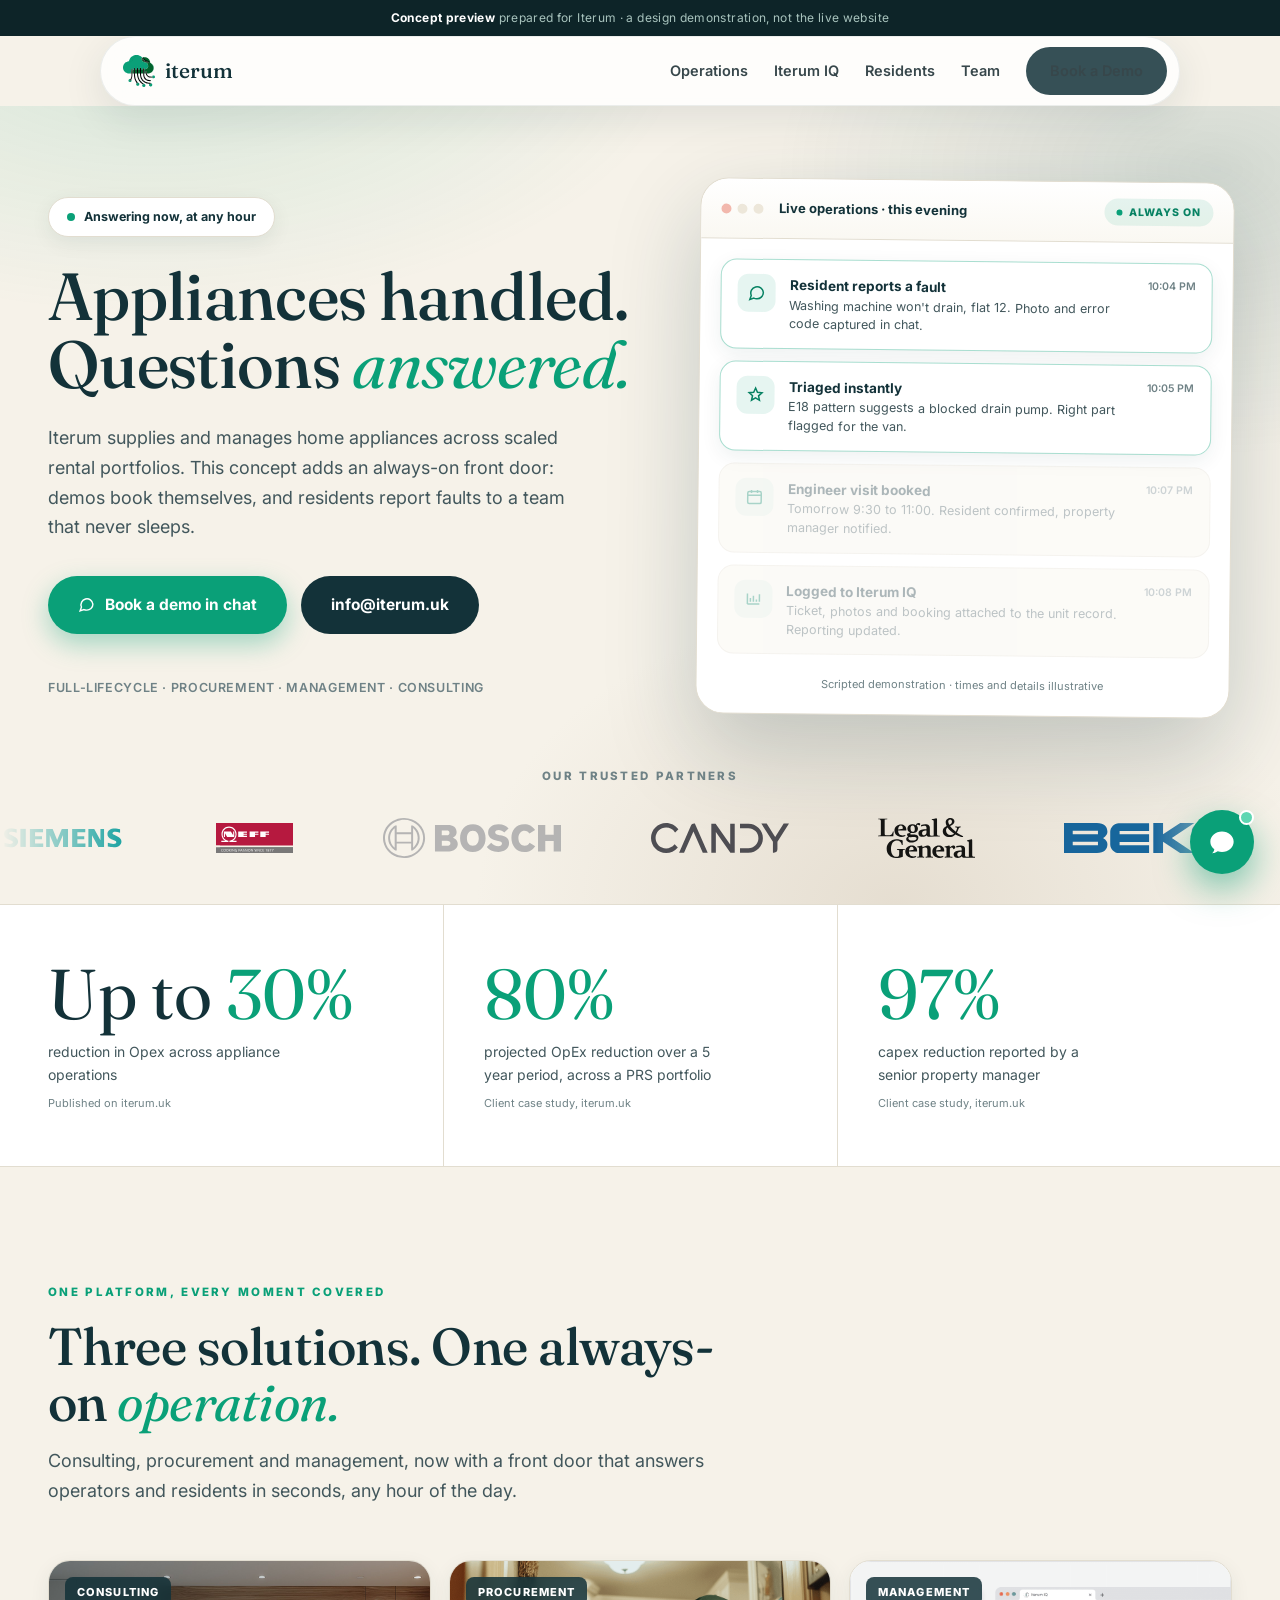
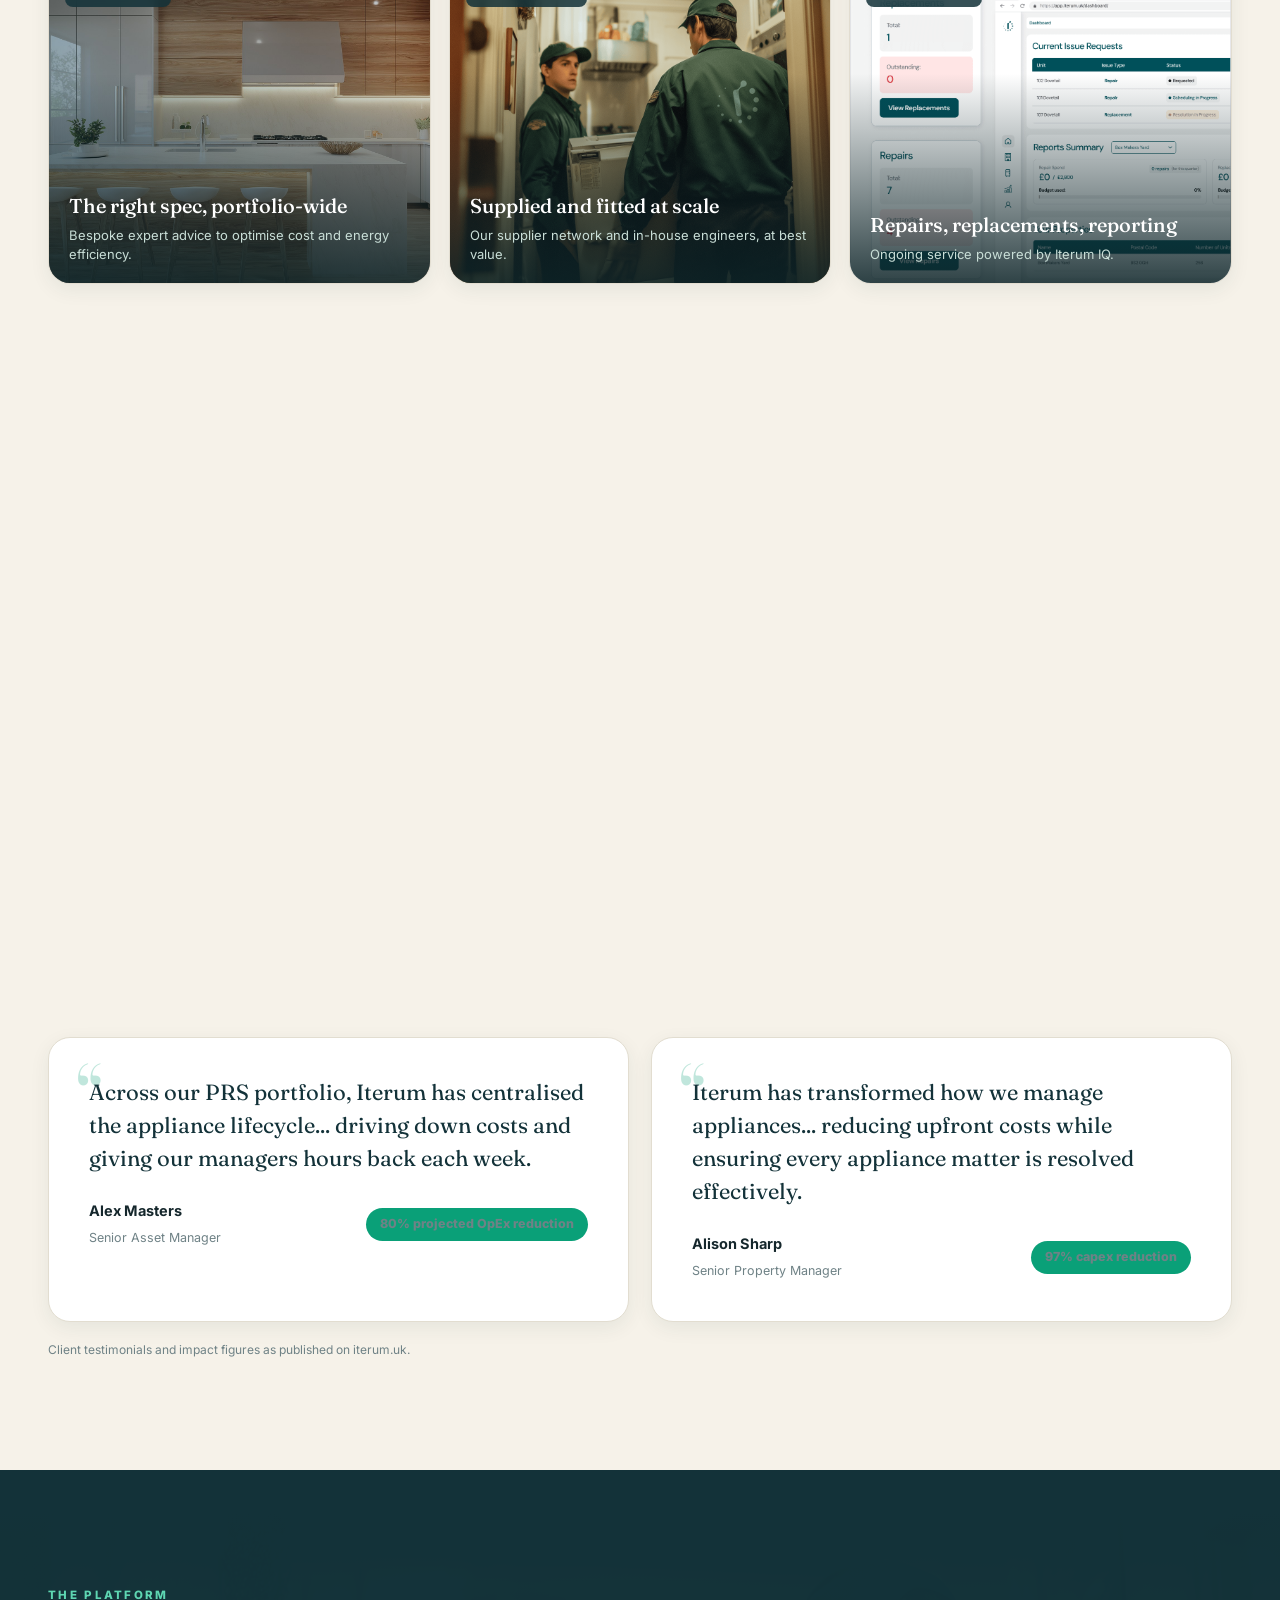
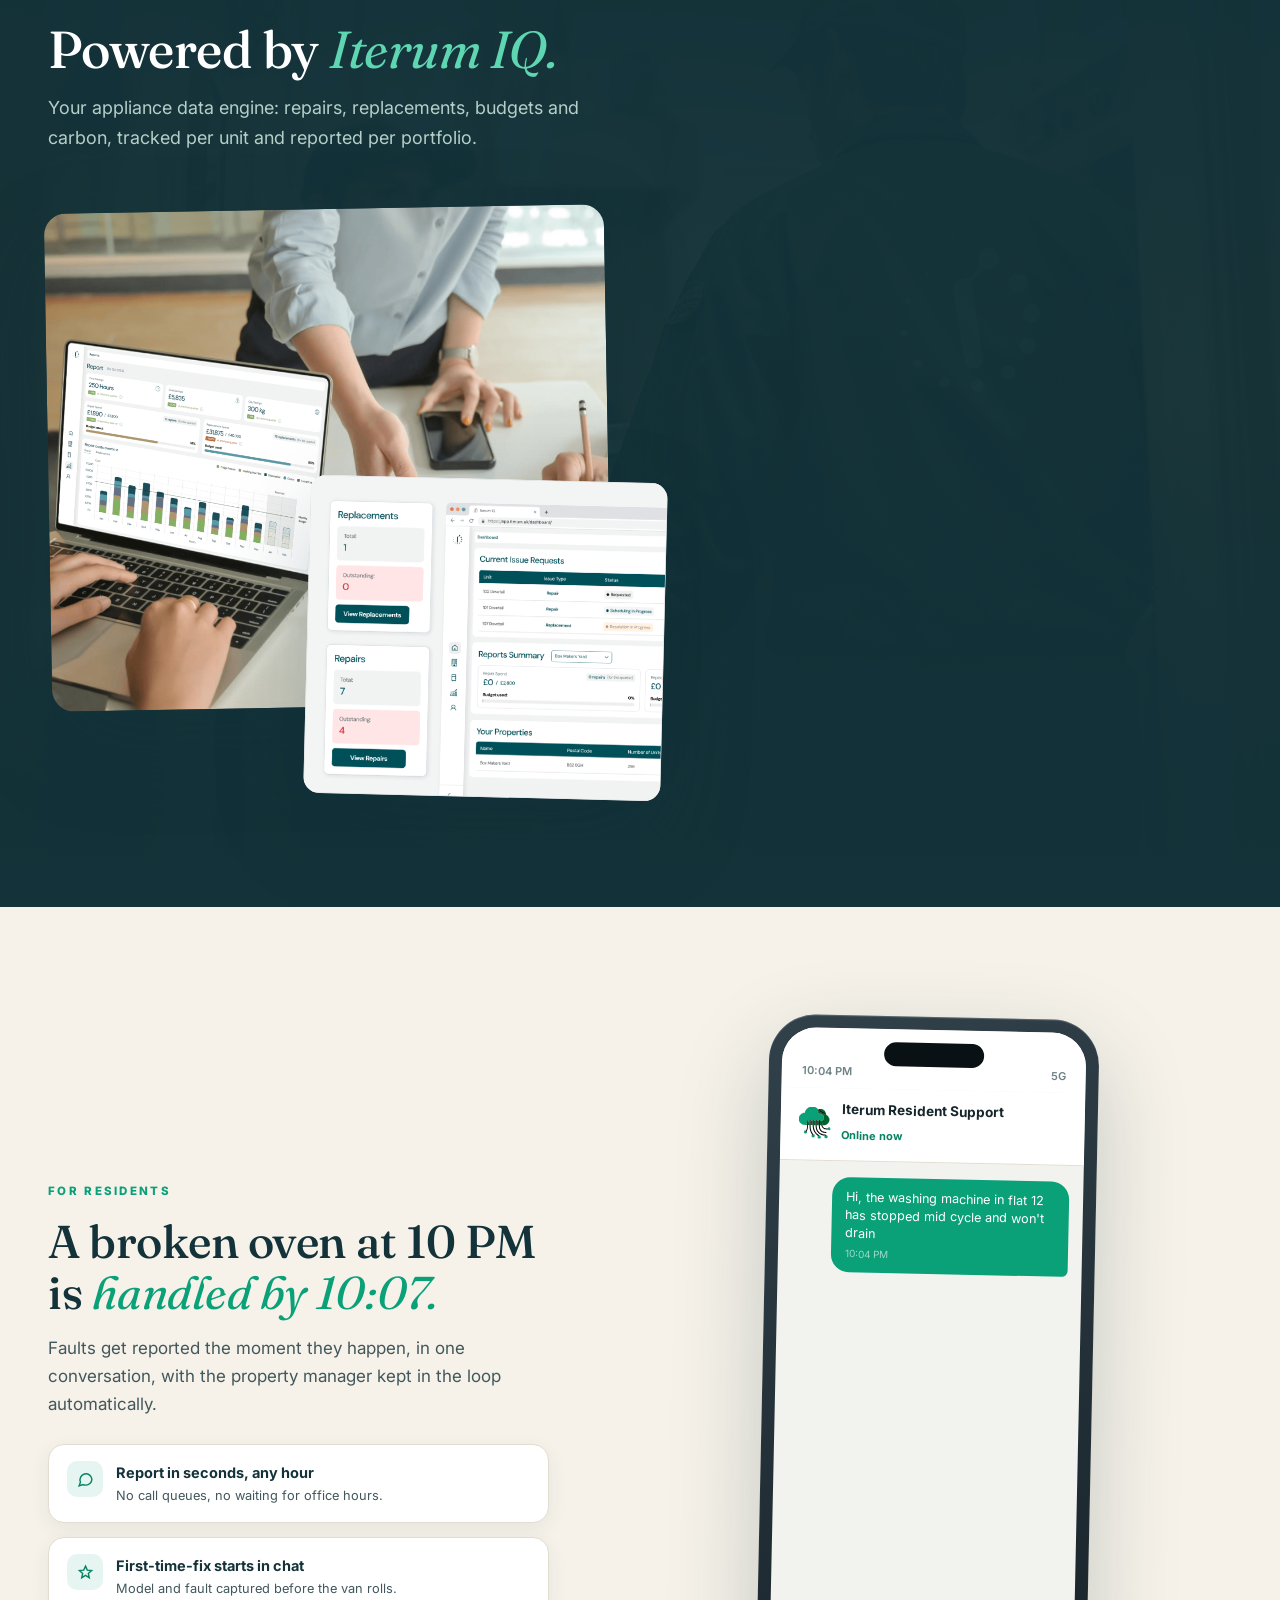
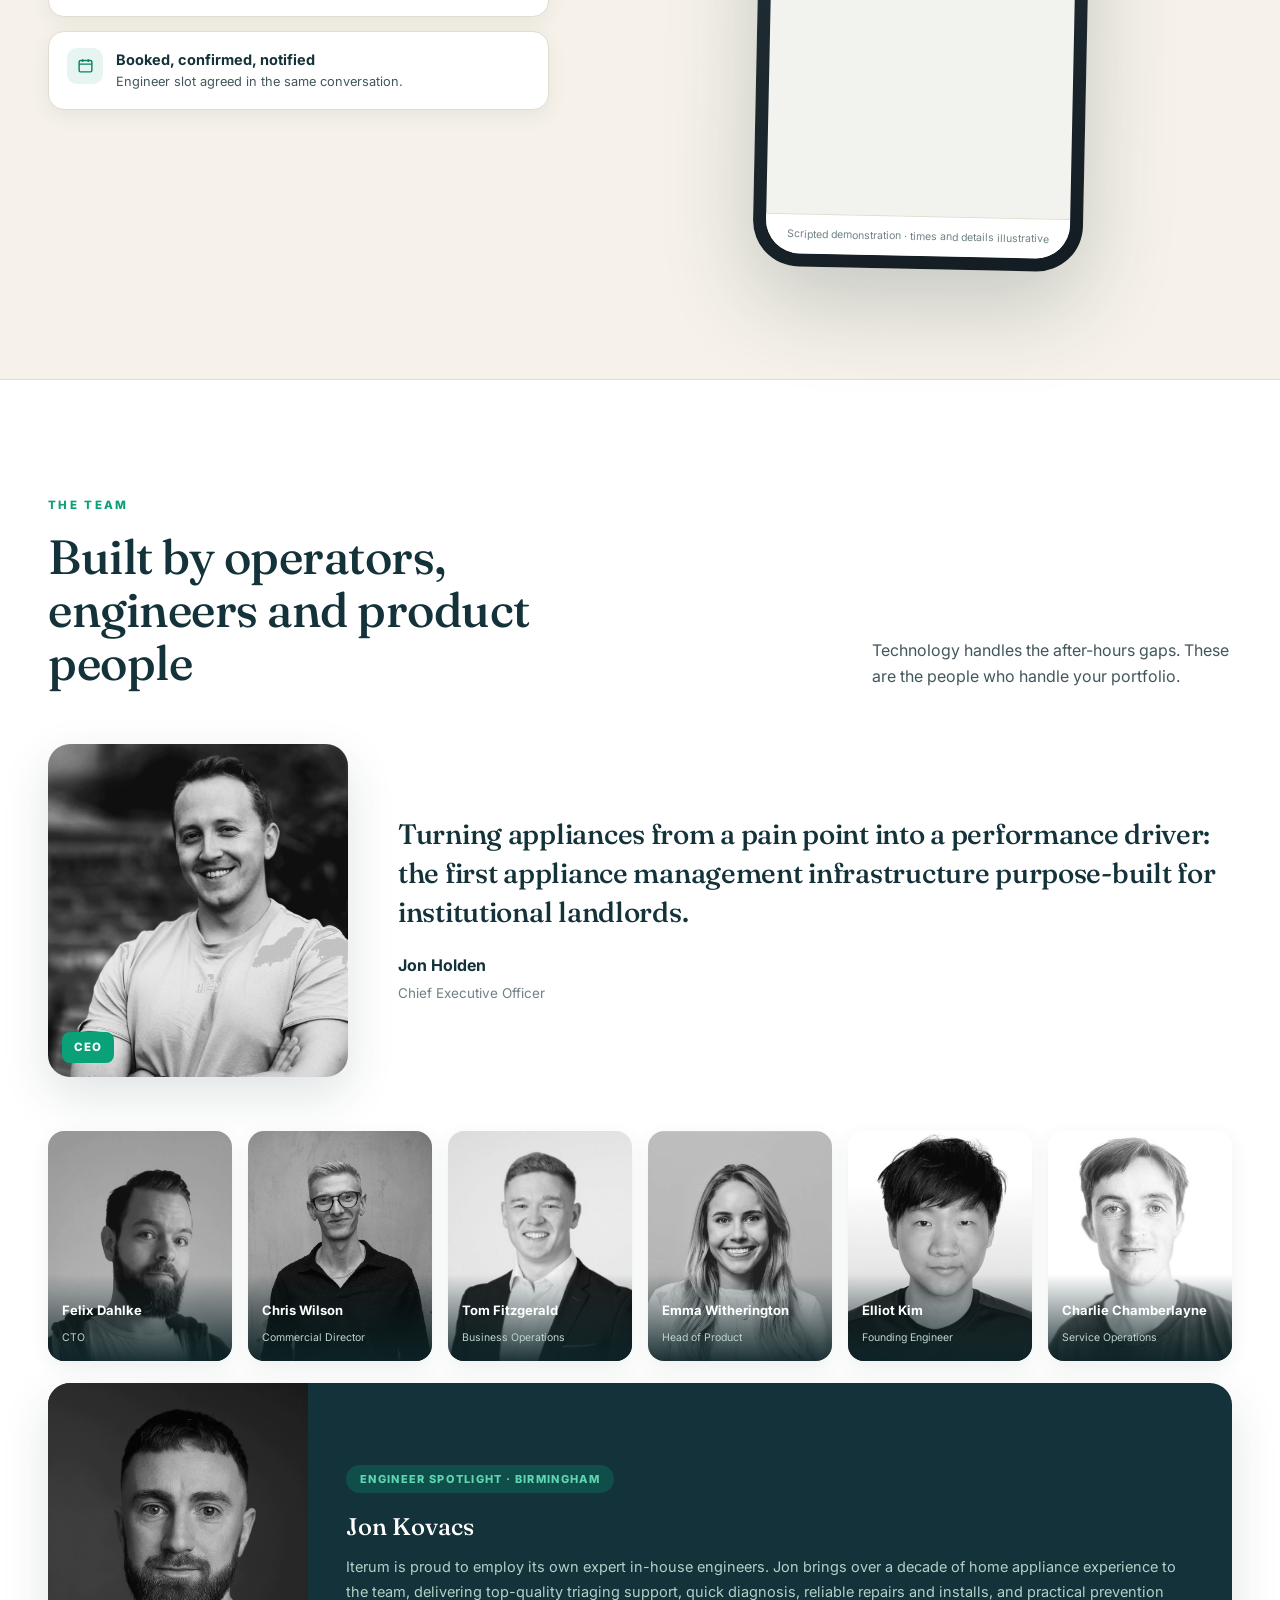
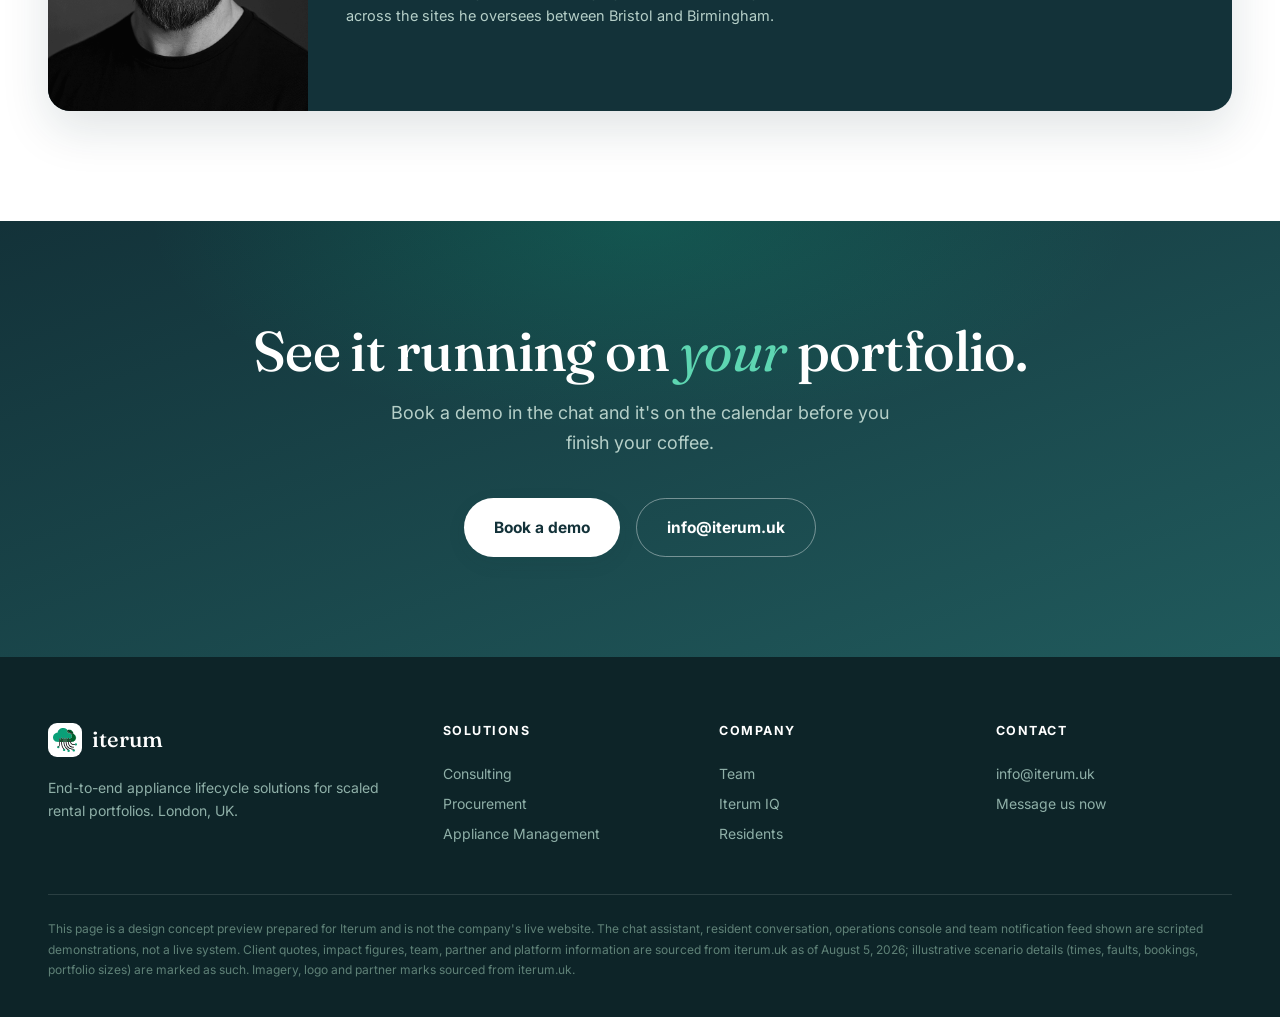
==== commit 30a196e0: "Full redesign: floating pill nav, split hero with animated live ops console, colored partner logo ma" ====
--- a/index.html
+++ b/index.html
@@ -8,245 +8,286 @@
 <meta name="description" content="Design concept preview for Iterum. Full-lifecycle appliance solutions for the operational residential sector, with an always-on front door.">
 <link rel="preconnect" href="https://fonts.googleapis.com">
 <link rel="preconnect" href="https://fonts.gstatic.com" crossorigin>
-<link href="https://fonts.googleapis.com/css2?family=Fraunces:opsz,wght@9..144,400;9..144,500;9..144,600&family=Inter:wght@400;500;600;700;800&display=swap" rel="stylesheet">
+<link href="https://fonts.googleapis.com/css2?family=Fraunces:ital,opsz,wght@0,9..144,400;0,9..144,500;0,9..144,600;1,9..144,400;1,9..144,500&family=Inter:wght@400;500;600;700;800&display=swap" rel="stylesheet">
 <style>
 :root{
-  --teal:#133239;          /* from iterum.uk CSS */
+  --teal:#133239;
   --teal-2:#205A5C;
   --teal-deep:#0d2428;
-  --green:#0AA078;         /* from iterum.uk CSS */
+  --green:#0AA078;
   --green-dark:#078263;
-  --cream:#F4EFE6;
-  --cream-2:#EAE3D5;
+  --mint:#5ed6b2;
+  --cream:#F6F2E9;
+  --cream-2:#EDE7DA;
   --sand:#D5CAB9;
   --ink:#15272c;
   --body:#42575c;
   --soft:#6f8286;
-  --line:#e0dcd2;
-  --white:#ffffff;
+  --line:#e2ddd0;
+  --r-xl:28px;
   --r-lg:22px;
-  --r-md:14px;
-  --sh-sm:0 6px 20px rgba(19,50,57,.08);
-  --sh-md:0 16px 44px rgba(19,50,57,.14);
-  --sh-lg:0 32px 80px rgba(19,50,57,.24);
+  --r-md:16px;
+  --sh-sm:0 6px 20px rgba(19,50,57,.07);
+  --sh-md:0 18px 48px rgba(19,50,57,.13);
+  --sh-lg:0 34px 90px rgba(19,50,57,.22);
 }
 *{margin:0;padding:0;box-sizing:border-box}
 html{scroll-behavior:smooth}
-body{font-family:'Inter',-apple-system,sans-serif;color:var(--ink);background:var(--white);line-height:1.65;font-size:16.5px;-webkit-font-smoothing:antialiased}
+body{font-family:'Inter',-apple-system,sans-serif;color:var(--ink);background:var(--cream);line-height:1.65;font-size:16.5px;-webkit-font-smoothing:antialiased}
 h1,h2,h3,.serif{font-family:'Fraunces',Georgia,serif;font-weight:500;letter-spacing:-.01em}
 img{max-width:100%;display:block}
 a{color:inherit;text-decoration:none}
-.wrap{max-width:1200px;margin:0 auto;padding:0 28px}
-.eyebrow{display:inline-flex;align-items:center;gap:10px;font-size:12px;font-weight:800;letter-spacing:.18em;text-transform:uppercase;color:var(--green);margin-bottom:18px}
-.eyebrow::before{content:'';width:26px;height:2px;background:var(--green)}
-.section{padding:104px 0}
-.s-head h2{font-size:clamp(30px,4.2vw,46px);line-height:1.12;color:var(--teal);margin-bottom:16px;max-width:680px}
-.s-head p{color:var(--body);font-size:18px;max-width:600px}
+.wrap{max-width:1240px;margin:0 auto;padding:0 28px}
+.eyebrow{display:inline-flex;align-items:center;gap:10px;font-size:11.5px;font-weight:800;letter-spacing:.2em;text-transform:uppercase;color:var(--green)}
+.section{padding:110px 0}
 .btn{display:inline-flex;align-items:center;justify-content:center;gap:10px;font-weight:700;font-size:15.5px;padding:16px 30px;border-radius:999px;cursor:pointer;border:none;transition:all .18s ease;font-family:'Inter',sans-serif}
 .btn svg{width:17px;height:17px}
-.btn-green{background:var(--green);color:#fff;box-shadow:0 10px 24px rgba(10,160,120,.35)}
+.btn-green{background:var(--green);color:#fff;box-shadow:0 10px 26px rgba(10,160,120,.35)}
 .btn-green:hover{background:var(--green-dark);transform:translateY(-2px)}
+.btn-dark{background:var(--teal);color:#fff}
+.btn-dark:hover{background:var(--teal-deep);transform:translateY(-2px)}
 .btn-white{background:#fff;color:var(--teal);box-shadow:var(--sh-sm)}
 .btn-white:hover{transform:translateY(-2px);box-shadow:var(--sh-md)}
 .btn-ghost{background:transparent;color:#fff;border:1.5px solid rgba(255,255,255,.4)}
 .btn-ghost:hover{border-color:#fff;background:rgba(255,255,255,.08)}
-.reveal{opacity:0;transform:translateY(28px);transition:opacity .8s cubic-bezier(.2,.6,.2,1),transform .8s cubic-bezier(.2,.6,.2,1)}
+.reveal{opacity:0;transform:translateY(26px);transition:opacity .8s cubic-bezier(.2,.6,.2,1),transform .8s cubic-bezier(.2,.6,.2,1)}
 .reveal.vis{opacity:1;transform:none}
 .d1{transition-delay:.08s}.d2{transition-delay:.16s}.d3{transition-delay:.24s}
 
 /* ribbon */
-.ribbon{background:var(--teal-deep);color:#a8c3bd;text-align:center;font-size:12px;padding:8px 16px;letter-spacing:.03em}
+.ribbon{background:var(--teal-deep);color:#a8c3bd;text-align:center;font-size:12px;padding:8px 16px;letter-spacing:.03em;position:relative;z-index:600}
 .ribbon b{color:#fff;font-weight:700}
 
-/* nav */
-nav{position:sticky;top:0;background:rgba(255,255,255,.96);backdrop-filter:blur(14px);border-bottom:1px solid var(--line);z-index:300}
-nav .wrap{display:flex;align-items:center;justify-content:space-between;height:84px}
-.nav-logo{display:flex;align-items:center;gap:11px}
-.nav-logo img{height:38px;width:38px}
-.nav-logo .lt b{font-family:'Fraunces',serif;font-size:24px;font-weight:500;color:var(--teal);display:block;line-height:1;letter-spacing:.01em}
-.nav-logo .lt span{font-size:10.5px;color:var(--soft);letter-spacing:.04em}
-.navlinks{display:flex;gap:32px;align-items:center}
-.navlinks a{font-size:15px;font-weight:600;color:var(--ink);position:relative;padding:6px 0;white-space:nowrap}
-.navlinks a:not(.nav-cta)::after{content:'';position:absolute;left:0;bottom:0;width:0;height:2px;background:var(--green);transition:width .2s}
-.navlinks a:not(.nav-cta):hover::after{width:100%}
-.nav-cta{background:var(--green);color:#fff;padding:13px 26px;border-radius:999px;font-size:14.5px;font-weight:700}
-.nav-cta:hover{background:var(--green-dark);color:#fff}
-@media(max-width:960px){.navlinks a:not(.nav-cta){display:none}}
+/* floating pill nav */
+.navwrap{position:sticky;top:14px;z-index:400;padding:0 18px}
+nav{max-width:1080px;margin:0 auto;background:rgba(255,255,255,.82);backdrop-filter:blur(16px);border:1px solid rgba(19,50,57,.08);border-radius:999px;box-shadow:0 12px 40px rgba(19,50,57,.10);display:flex;align-items:center;justify-content:space-between;padding:10px 12px 10px 22px}
+.nav-logo{display:flex;align-items:center;gap:10px}
+.nav-logo img{height:32px;width:32px}
+.nav-logo b{font-family:'Fraunces',serif;font-size:21px;font-weight:500;color:var(--teal)}
+.navlinks{display:flex;gap:26px;align-items:center}
+.navlinks a{font-size:14.5px;font-weight:600;color:var(--ink);opacity:.85}
+.navlinks a:hover{opacity:1;color:var(--green-dark)}
+.nav-cta{background:var(--teal);color:#fff;padding:12px 24px;border-radius:999px;font-size:14px;font-weight:700}
+.nav-cta:hover{background:var(--green);color:#fff;opacity:1}
+@media(max-width:920px){.navlinks a:not(.nav-cta){display:none}}
 
 /* hero */
-.hero{background:linear-gradient(175deg,var(--teal) 0%,#17404a 60%,var(--teal-2) 100%);color:#fff;position:relative;overflow:hidden}
-.hero-top{padding:56px 0 36px;text-align:center;position:relative;z-index:2}
-.hero-kicker{display:inline-flex;align-items:center;gap:9px;background:rgba(255,255,255,.08);border:1px solid rgba(255,255,255,.16);border-radius:999px;padding:9px 20px;font-size:13px;font-weight:600;color:#cfe4dd;margin-bottom:22px}
+.hero{position:relative;overflow:hidden;padding:74px 0 0}
+.hero .mesh{position:absolute;inset:0;pointer-events:none;background:
+  radial-gradient(900px 480px at 12% -10%,rgba(10,160,120,.14) 0%,transparent 60%),
+  radial-gradient(800px 520px at 95% 8%,rgba(32,90,92,.16) 0%,transparent 55%),
+  radial-gradient(700px 500px at 70% 100%,rgba(213,202,185,.5) 0%,transparent 60%)}
+.hero-grid{display:grid;grid-template-columns:1.05fr .95fr;gap:60px;align-items:center;position:relative;z-index:2}
+.hero-kicker{display:inline-flex;align-items:center;gap:9px;background:#fff;border:1px solid var(--line);border-radius:999px;padding:9px 18px;font-size:12.5px;font-weight:700;color:var(--teal);margin-bottom:26px;box-shadow:var(--sh-sm)}
 .hero-kicker .dot{width:8px;height:8px;border-radius:50%;background:var(--green);animation:beat 2s infinite}
-@keyframes beat{0%,100%{box-shadow:0 0 0 3px rgba(10,160,120,.3)}50%{box-shadow:0 0 0 7px rgba(10,160,120,.08)}}
-.hero h1{font-size:clamp(38px,5.4vw,64px);line-height:1.06;margin:0 auto 18px;max-width:880px}
-.hero h1 em{font-style:italic;color:#5ed6b2}
-.hero .lead{font-size:18px;color:#b5cfc8;max-width:640px;margin:0 auto 28px}
-.hero-ctas{display:flex;gap:16px;justify-content:center;flex-wrap:wrap;margin-bottom:0}
-
-/* testimonial marquee */
-.rev-band{display:flex;align-items:stretch;max-width:1200px;margin:34px auto 0;padding:0 28px}
-.rev-chip{flex:none;background:#fff;border-radius:16px;padding:14px 22px;display:flex;flex-direction:column;justify-content:center;box-shadow:var(--sh-md);z-index:2;color:var(--ink)}
-.rev-chip .num{font-size:17px;font-weight:800;font-family:'Inter',sans-serif;color:var(--teal)}
-.rev-chip .sub{font-size:11.5px;color:var(--soft);margin-top:3px;white-space:nowrap}
-.rev-marq{flex:1;overflow:hidden;margin-left:18px;-webkit-mask-image:linear-gradient(90deg,transparent,#000 6%,#000 94%,transparent);mask-image:linear-gradient(90deg,transparent,#000 6%,#000 94%,transparent)}
-.rev-track{display:flex;gap:16px;width:max-content;animation:revslide 48s linear infinite;padding:4px 0}
-.rev-marq:hover .rev-track{animation-play-state:paused}
-@keyframes revslide{to{transform:translateX(-50%)}}
-.rev-card{width:380px;flex:none;background:rgba(255,255,255,.08);border:1px solid rgba(255,255,255,.15);border-radius:14px;padding:14px 18px;text-align:left}
-.rev-card p{font-size:12.8px;line-height:1.5;color:#d9e8e2;display:-webkit-box;-webkit-line-clamp:2;-webkit-box-orient:vertical;overflow:hidden;margin-bottom:8px}
-.rev-card .rwho{display:flex;align-items:center;justify-content:space-between;gap:10px}
-.rev-card .rwho b{font-size:12px;color:#fff}
-.rev-card .impact{font-size:10.5px;font-weight:800;color:var(--teal);background:#5ed6b2;border-radius:999px;padding:3px 10px;white-space:nowrap}
-.rev-card.stat{display:flex;flex-direction:column;justify-content:center;width:250px;background:rgba(10,160,120,.16);border-color:rgba(94,214,178,.3)}
-.rev-card.stat .big{font-family:'Fraunces',serif;font-size:26px;color:#5ed6b2;line-height:1.1}
-.rev-card.stat span{font-size:11.5px;color:#d9e8e2}
-@media(max-width:760px){.rev-card{width:290px}}
-
-/* hero photo slideshow */
-.hero-photo{position:relative;z-index:1;margin-top:34px;height:clamp(300px,36vw,520px);overflow:hidden}
-.hero-photo::before{content:'';position:absolute;inset:0;background:linear-gradient(180deg,var(--teal-2) 0%,rgba(32,90,92,0) 26%),linear-gradient(0deg,rgba(255,255,255,1) 0%,rgba(255,255,255,0) 18%);z-index:2;pointer-events:none}
-.hero-photo img{position:absolute;inset:0;width:100%;height:100%;object-fit:cover;object-position:center 55%;opacity:0;animation:heroslide 16s infinite}
-.hero-photo img:nth-child(1){animation-delay:0s}
-.hero-photo img:nth-child(2){animation-delay:8s}
-@keyframes heroslide{0%{opacity:0}4%{opacity:1}46%{opacity:1}54%{opacity:0}100%{opacity:0}}
-@media(prefers-reduced-motion:reduce){.hero-photo img{animation:none}.hero-photo img:nth-child(1){opacity:1}.rev-track{animation:none}}
-.hero-float{position:absolute;z-index:3;bottom:34px;left:50%;transform:translateX(-50%);background:#fff;border-radius:16px;box-shadow:var(--sh-lg);padding:16px 26px;display:flex;align-items:center;gap:22px;color:var(--ink);white-space:nowrap}
-.hero-float .item{display:flex;align-items:center;gap:10px;font-size:14px;font-weight:700}
-.hero-float .item svg{width:19px;height:19px;stroke:var(--green)}
-.hero-float .sep{width:1px;height:26px;background:var(--line)}
-@media(max-width:760px){.hero-float{display:none}}
-
-/* partners */
-.partners{padding:44px 0;border-bottom:1px solid var(--line);background:#fff}
-.partners .cap{text-align:center;font-size:12.5px;font-weight:800;letter-spacing:.16em;text-transform:uppercase;color:var(--soft);margin-bottom:22px}
-.partner-row{display:flex;justify-content:center;gap:clamp(24px,5vw,64px);flex-wrap:wrap;align-items:center}
-.partner-row span{font-family:'Inter',sans-serif;font-weight:800;font-size:clamp(16px,2vw,22px);letter-spacing:.06em;color:#b4aca0}
-
-/* solutions */
-.sol-bg{background:var(--cream)}
-.cards3{display:grid;grid-template-columns:repeat(3,1fr);gap:24px;margin-top:56px}
-.vcard{border-radius:var(--r-lg);overflow:hidden;background:#fff;border:1px solid var(--line);box-shadow:var(--sh-sm);transition:transform .25s,box-shadow .25s;display:flex;flex-direction:column}
-.vcard:hover{transform:translateY(-6px);box-shadow:var(--sh-md)}
-.vcard .cover{height:200px;overflow:hidden;position:relative}
-.vcard .cover img{width:100%;height:100%;object-fit:cover;transition:transform .5s}
-.vcard:hover .cover img{transform:scale(1.05)}
-.vcard .cover .chip{position:absolute;top:14px;left:14px;background:rgba(19,50,57,.85);backdrop-filter:blur(6px);color:#fff;font-size:11.5px;font-weight:800;letter-spacing:.1em;text-transform:uppercase;border-radius:8px;padding:6px 12px}
-.vcard .body{padding:26px 26px 28px;flex:1;display:flex;flex-direction:column}
-.vcard h3{font-size:23px;color:var(--teal);margin-bottom:9px}
-.vcard p{font-size:14.5px;color:var(--body);flex:1}
-.vcard .link{margin-top:18px;font-weight:800;font-size:14px;color:var(--green);display:inline-flex;align-items:center;gap:7px}
-@media(max-width:900px){.cards3{grid-template-columns:1fr}}
-
-/* dark always-on */
-.dark-sec{background:var(--teal);color:#fff;position:relative;overflow:hidden}
-.dark-sec .bgimg{position:absolute;inset:0;opacity:.10;pointer-events:none}
-.dark-sec .bgimg img{width:100%;height:100%;object-fit:cover}
-.dark-sec .bgimg::after{content:'';position:absolute;inset:0;background:linear-gradient(180deg,var(--teal) 4%,rgba(19,50,57,.5) 50%,var(--teal) 96%)}
-.dark-sec .wrap{position:relative;z-index:2}
-.dark-sec .eyebrow{color:#5ed6b2}
-.dark-sec .eyebrow::before{background:#5ed6b2}
-.dark-sec .s-head h2{color:#fff}
-.dark-sec .s-head p{color:#b5cfc8}
-.conc-grid{display:grid;grid-template-columns:1fr 1fr;gap:70px;align-items:center;margin-top:26px}
-.feat{display:flex;gap:18px;padding:22px 0;border-bottom:1px solid rgba(255,255,255,.1)}
-.feat:last-child{border-bottom:none}
-.feat .fico{width:50px;height:50px;flex:none;border-radius:14px;background:rgba(255,255,255,.08);border:1px solid rgba(255,255,255,.15);display:flex;align-items:center;justify-content:center}
-.feat .fico svg{width:23px;height:23px;stroke:#5ed6b2}
-.feat b{display:block;font-size:17.5px;margin-bottom:5px;font-weight:700}
-.feat p{font-size:14.5px;color:#a8c3bd}
-.preview-note{display:inline-block;margin-top:26px;font-size:12px;color:#8fb0a8;border:1px dashed rgba(255,255,255,.3);border-radius:8px;padding:7px 12px}
-@media(max-width:960px){.conc-grid{grid-template-columns:1fr}}
-
-/* phone mockup */
-.phone{width:min(340px,88vw);margin:0 auto;background:linear-gradient(160deg,#31414a,#131c22);border-radius:46px;padding:13px;box-shadow:var(--sh-lg),inset 0 1px 1px rgba(255,255,255,.22);position:relative}
+@keyframes beat{0%,100%{box-shadow:0 0 0 3px rgba(10,160,120,.25)}50%{box-shadow:0 0 0 7px rgba(10,160,120,.06)}}
+.hero h1{font-size:clamp(42px,5.2vw,72px);line-height:1.02;color:var(--teal);margin-bottom:24px}
+.hero h1 em{font-style:italic;color:var(--green);font-weight:400}
+.hero .lead{font-size:18px;color:var(--body);max-width:520px;margin-bottom:34px}
+.hero-ctas{display:flex;gap:14px;flex-wrap:wrap;margin-bottom:44px}
+.hero-proof{font-size:12.5px;color:var(--soft);font-weight:600;letter-spacing:.05em}
+
+/* ops console */
+.console{background:#fff;border:1px solid var(--line);border-radius:var(--r-xl);box-shadow:var(--sh-lg);overflow:hidden;transform:rotate(.6deg)}
+.console .chead{display:flex;align-items:center;gap:10px;padding:16px 20px;border-bottom:1px solid var(--line);background:linear-gradient(180deg,#fff,#faf8f2)}
+.console .chead .dots{display:flex;gap:6px}
+.console .chead .dots i{width:10px;height:10px;border-radius:50%;background:var(--cream-2)}
+.console .chead .dots i:first-child{background:#f2b8ad}
+.console .chead b{font-size:13px;color:var(--teal);margin-left:6px}
+.console .chead .live{margin-left:auto;display:inline-flex;align-items:center;gap:6px;font-size:10.5px;font-weight:800;letter-spacing:.1em;color:var(--green-dark);background:rgba(10,160,120,.1);border-radius:999px;padding:5px 12px}
+.console .live i{width:6px;height:6px;border-radius:50%;background:var(--green)}
+.cbody{padding:20px;display:flex;flex-direction:column;gap:12px;min-height:330px}
+.cstep{display:flex;gap:14px;align-items:flex-start;background:var(--cream);border:1px solid var(--line);border-radius:var(--r-md);padding:14px 16px;opacity:.35;transform:translateY(0);transition:all .5s ease}
+.cstep.on{opacity:1;background:#fff;box-shadow:var(--sh-sm);border-color:rgba(10,160,120,.35)}
+.cstep .cico{width:38px;height:38px;flex:none;border-radius:11px;display:flex;align-items:center;justify-content:center;background:rgba(10,160,120,.1)}
+.cstep .cico svg{width:18px;height:18px;stroke:var(--green-dark)}
+.cstep b{font-size:13.5px;color:var(--teal);display:block}
+.cstep p{font-size:12.5px;color:var(--body);line-height:1.5}
+.cstep .ct{margin-left:auto;font-size:10.5px;color:var(--soft);flex:none;font-weight:600}
+.cfoot{padding:0 20px 20px;font-size:11px;color:var(--soft);text-align:center}
+@media(max-width:960px){.hero-grid{grid-template-columns:1fr}.console{transform:none}}
+
+/* partner marquee */
+.partners{padding:52px 0 40px;position:relative;z-index:2}
+.partners .cap{text-align:center;font-size:11.5px;font-weight:800;letter-spacing:.2em;text-transform:uppercase;color:var(--soft);margin-bottom:26px}
+.pmarq{overflow:hidden;-webkit-mask-image:linear-gradient(90deg,transparent,#000 10%,#000 90%,transparent);mask-image:linear-gradient(90deg,transparent,#000 10%,#000 90%,transparent)}
+.pmarq-track{display:flex;gap:clamp(48px,7vw,96px);align-items:center;width:max-content;animation:pslide 30s linear infinite;padding:6px 0}
+.pmarq:hover .pmarq-track{animation-play-state:paused}
+@keyframes pslide{to{transform:translateX(-50%)}}
+.pmarq img{height:30px;width:auto;opacity:.92;transition:all .2s}
+.pmarq img:hover{opacity:1;transform:scale(1.05)}
+.pmarq img.tall{height:40px}
+
+/* stats rail */
+.stats{border-top:1px solid var(--line);border-bottom:1px solid var(--line);background:#fff}
+.stats .wrap{display:grid;grid-template-columns:repeat(3,1fr);gap:0}
+.stat{padding:54px 40px;border-left:1px solid var(--line);position:relative}
+.stat:first-child{border-left:none;padding-left:0}
+.stat .big{font-family:'Fraunces',serif;font-size:clamp(46px,5.5vw,72px);line-height:1;color:var(--teal)}
+.stat .big span{color:var(--green)}
+.stat p{font-size:14px;color:var(--body);margin-top:10px;max-width:240px}
+.stat .src{font-size:11px;color:var(--soft);margin-top:8px;display:block}
+@media(max-width:900px){.stats .wrap{grid-template-columns:1fr}.stat{border-left:none;padding:30px 0;border-top:1px solid var(--line)}.stat:first-child{border-top:none}}
+
+/* bento */
+.bento-head{max-width:720px;margin-bottom:54px}
+.bento-head h2{font-size:clamp(32px,4.4vw,52px);line-height:1.08;color:var(--teal);margin:14px 0 16px}
+.bento-head h2 em{font-style:italic;color:var(--green);font-weight:400}
+.bento-head p{color:var(--body);font-size:18px}
+.bento{display:grid;grid-template-columns:repeat(12,1fr);grid-auto-rows:96px;gap:18px}
+.tile{border-radius:var(--r-lg);overflow:hidden;position:relative;background:#fff;border:1px solid var(--line);box-shadow:var(--sh-sm);transition:transform .25s,box-shadow .25s}
+.tile:hover{transform:translateY(-5px);box-shadow:var(--sh-md)}
+.tile .tag{position:absolute;top:16px;left:16px;z-index:3;background:rgba(19,50,57,.85);backdrop-filter:blur(6px);color:#fff;font-size:11px;font-weight:800;letter-spacing:.1em;text-transform:uppercase;border-radius:8px;padding:6px 12px}
+.tile.photo img{position:absolute;inset:0;width:100%;height:100%;object-fit:cover}
+.tile.photo::after{content:'';position:absolute;inset:0;background:linear-gradient(180deg,transparent 35%,rgba(13,36,40,.86) 100%)}
+.tile.photo .cap{position:absolute;left:20px;right:20px;bottom:18px;z-index:3;color:#fff}
+.tile.photo .cap b{font-family:'Fraunces',serif;font-size:20px;font-weight:500;display:block;margin-bottom:4px}
+.tile.photo .cap p{font-size:13px;color:#c9ded7;line-height:1.5}
+.t-consult{grid-column:span 4;grid-row:span 3}
+.t-procure{grid-column:span 4;grid-row:span 3}
+.t-manage{grid-column:span 4;grid-row:span 3}
+.t-chat{grid-column:span 5;grid-row:span 4}
+.t-notif{grid-column:span 4;grid-row:span 4}
+.t-follow{grid-column:span 3;grid-row:span 4}
+@media(max-width:960px){.t-consult,.t-procure,.t-manage,.t-chat,.t-notif,.t-follow{grid-column:span 12;grid-row:span 4}}
+
+/* chat tile */
+.t-chat{background:var(--teal);border:none;display:flex;flex-direction:column}
+.t-chat .tchead{padding:18px 22px 12px;display:flex;align-items:center;gap:10px;color:#fff}
+.t-chat .tchead img{width:30px;height:30px;background:#fff;border-radius:8px;padding:4px}
+.t-chat .tchead b{font-size:13.5px}
+.t-chat .tchead span{display:block;font-size:10.5px;color:#5ed6b2;font-weight:700}
+.t-chat .tcbody{flex:1;padding:6px 18px 16px;display:flex;flex-direction:column;gap:9px;overflow:hidden}
+.tbub{max-width:88%;padding:10px 13px;border-radius:15px;font-size:12.3px;line-height:1.45;opacity:0;transform:translateY(10px);transition:all .5s ease}
+.tbub.show{opacity:1;transform:none}
+.tbub.in{background:rgba(255,255,255,.1);color:#e6f2ed;border-bottom-left-radius:5px;align-self:flex-start}
+.tbub.out{background:var(--green);color:#fff;border-bottom-right-radius:5px;align-self:flex-end}
+.t-chat .tclabel{padding:10px;text-align:center;font-size:10px;color:#8fb0a8;border-top:1px solid rgba(255,255,255,.1)}
+
+/* notif tile */
+.t-notif{background:#fff;display:flex;flex-direction:column}
+.t-notif .tnhead{padding:18px 22px 10px}
+.t-notif .tnhead b{font-size:13.5px;color:var(--teal)}
+.t-notif .tnhead span{display:block;font-size:10.5px;color:var(--soft)}
+.t-notif .tnbody{flex:1;padding:4px 16px 16px;display:flex;flex-direction:column;gap:9px}
+.tnote{display:flex;gap:11px;align-items:flex-start;background:var(--cream);border:1px solid var(--line);border-radius:12px;padding:11px 13px;opacity:0;transform:translateY(10px);transition:all .5s ease}
+.tnote.show{opacity:1;transform:none}
+.tnote .ni{width:30px;height:30px;flex:none;border-radius:9px;background:rgba(10,160,120,.12);display:flex;align-items:center;justify-content:center}
+.tnote .ni svg{width:15px;height:15px;stroke:var(--green-dark)}
+.tnote b{font-size:12.3px;color:var(--teal);display:block}
+.tnote p{font-size:11.3px;color:var(--body);line-height:1.4}
+.tnote .nt{margin-left:auto;font-size:9.5px;color:var(--soft);flex:none;font-weight:600}
+
+/* follow tile */
+.t-follow{background:#fff;padding:22px}
+.t-follow b.h{font-size:13.5px;color:var(--teal);display:block;margin-bottom:2px}
+.t-follow span.s{font-size:10.5px;color:var(--soft);display:block;margin-bottom:18px}
+.mini-tl{position:relative;padding-left:22px}
+.mini-tl::before{content:'';position:absolute;left:6px;top:6px;bottom:6px;width:2px;background:linear-gradient(180deg,var(--green),var(--line))}
+.mtl{position:relative;padding-bottom:18px}
+.mtl::before{content:'';position:absolute;left:-20px;top:4px;width:10px;height:10px;border-radius:50%;background:#fff;border:3px solid var(--green)}
+.mtl b{font-size:12.3px;color:var(--teal);display:block}
+.mtl p{font-size:11.3px;color:var(--body);line-height:1.45}
+
+/* quotes */
+.quotes{background:var(--cream)}
+.quote-grid{display:grid;grid-template-columns:1fr 1fr;gap:22px;margin-top:50px}
+.qcard{background:#fff;border:1px solid var(--line);border-radius:var(--r-lg);padding:38px 40px;box-shadow:var(--sh-sm);position:relative}
+.qcard::before{content:'\201C';font-family:'Fraunces',serif;font-size:90px;line-height:1;color:var(--green);opacity:.25;position:absolute;top:18px;left:28px}
+.qcard p{font-family:'Fraunces',serif;font-size:clamp(18px,2vw,22px);line-height:1.5;color:var(--teal);margin-bottom:24px;position:relative;z-index:2}
+.qcard .qwho{display:flex;align-items:center;justify-content:space-between;gap:14px;flex-wrap:wrap}
+.qcard .qwho b{font-size:14.5px;color:var(--ink);display:block}
+.qcard .qwho span{font-size:12.5px;color:var(--soft)}
+.qcard .impact{font-size:11px;font-weight:800;color:#fff;background:var(--green);border-radius:999px;padding:6px 14px;white-space:nowrap}
+.qsrc{margin-top:18px;font-size:12px;color:var(--soft)}
+@media(max-width:900px){.quote-grid{grid-template-columns:1fr}}
+
+/* IQ dark band */
+.iq-sec{background:var(--teal);color:#fff;position:relative;overflow:hidden}
+.iq-sec .bgimg{position:absolute;inset:0;opacity:.09;pointer-events:none}
+.iq-sec .bgimg img{width:100%;height:100%;object-fit:cover}
+.iq-sec .bgimg::after{content:'';position:absolute;inset:0;background:linear-gradient(180deg,var(--teal) 4%,rgba(19,50,57,.45) 50%,var(--teal) 96%)}
+.iq-sec .wrap{position:relative;z-index:2}
+.iq-sec .eyebrow{color:var(--mint)}
+.iq-sec h2{font-size:clamp(32px,4.4vw,52px);line-height:1.08;color:#fff;margin:14px 0 16px;max-width:640px}
+.iq-sec h2 em{font-style:italic;color:var(--mint);font-weight:400}
+.iq-sec .sub{color:#b5cfc8;font-size:18px;max-width:560px}
+.iq-grid{display:grid;grid-template-columns:1.1fr .9fr;gap:64px;align-items:center;margin-top:56px}
+.iq-stack{position:relative;padding-bottom:90px;padding-right:56px}
+.iq-stack .shot{border-radius:var(--r-lg);overflow:hidden;box-shadow:var(--sh-lg);transform:rotate(-1deg)}
+.iq-stack .shot2{position:absolute;right:0;bottom:0;width:58%;border-radius:16px;overflow:hidden;box-shadow:var(--sh-lg);background:#fff;transform:rotate(1.4deg)}
+.iq-points{display:flex;flex-direction:column;gap:20px}
+.iq-point{display:flex;gap:14px;align-items:flex-start}
+.iq-point .tick{width:26px;height:26px;flex:none;border-radius:50%;background:rgba(94,214,178,.15);display:flex;align-items:center;justify-content:center}
+.iq-point .tick svg{width:13px;height:13px;stroke:var(--mint);stroke-width:3}
+.iq-point b{font-size:15.5px;color:#fff}
+.iq-point p{font-size:13.5px;color:#a8c3bd}
+@media(max-width:960px){.iq-grid{grid-template-columns:1fr}.iq-stack{padding-right:0}}
+
+/* resident phone strip */
+.resident{background:var(--cream)}
+.res-grid{display:grid;grid-template-columns:.9fr 1.1fr;gap:70px;align-items:center}
+.res-grid h2{font-size:clamp(30px,4vw,46px);line-height:1.1;color:var(--teal);margin:14px 0 16px}
+.res-grid h2 em{font-style:italic;color:var(--green);font-weight:400}
+.res-grid .sub{color:var(--body);font-size:17px;margin-bottom:26px}
+.res-points{display:flex;flex-direction:column;gap:14px}
+.res-point{display:flex;gap:13px;align-items:flex-start;background:#fff;border:1px solid var(--line);border-radius:var(--r-md);padding:16px 18px;box-shadow:var(--sh-sm)}
+.res-point .ri{width:36px;height:36px;flex:none;border-radius:10px;background:rgba(10,160,120,.1);display:flex;align-items:center;justify-content:center}
+.res-point .ri svg{width:17px;height:17px;stroke:var(--green-dark)}
+.res-point b{font-size:14.5px;color:var(--teal);display:block}
+.res-point p{font-size:12.8px;color:var(--body)}
+.phone{width:min(330px,86vw);margin:0 auto;background:linear-gradient(160deg,#31414a,#131c22);border-radius:46px;padding:13px;box-shadow:var(--sh-lg),inset 0 1px 1px rgba(255,255,255,.22);position:relative;transform:rotate(1.2deg)}
 .phone::before{content:'';position:absolute;top:26px;left:50%;transform:translateX(-50%);width:100px;height:24px;background:#0a1114;border-radius:13px;z-index:5}
-.pscreen{border-radius:34px;overflow:hidden;min-height:560px;display:flex;flex-direction:column;background:#f2f3ef;color:var(--ink)}
+.pscreen{border-radius:34px;overflow:hidden;min-height:540px;display:flex;flex-direction:column;background:#f2f3ef;color:var(--ink)}
 .pstatus{background:#fff;padding:34px 20px 8px;font-size:11px;color:var(--soft);display:flex;justify-content:space-between;font-weight:600}
 .pchat-head{background:#fff;padding:10px 18px 12px;border-bottom:1px solid var(--line);display:flex;gap:11px;align-items:center}
-.pchat-head img{width:34px;height:34px}
+.pchat-head img{width:32px;height:32px}
 .pchat-head b{font-size:13.5px;display:block}
-.pchat-head span{font-size:11px;color:var(--green);font-weight:700}
+.pchat-head span{font-size:11px;color:var(--green-dark);font-weight:700}
 .pthread{flex:1;padding:16px 14px;display:flex;flex-direction:column;gap:10px}
-.bub{max-width:86%;padding:11px 14px;border-radius:18px;font-size:12.8px;line-height:1.45;opacity:0;transform:translateY(10px) scale(.97);transition:all .55s cubic-bezier(.2,.7,.3,1)}
+.bub{max-width:86%;padding:11px 14px;border-radius:18px;font-size:12.6px;line-height:1.45;opacity:0;transform:translateY(10px) scale(.97);transition:all .55s cubic-bezier(.2,.7,.3,1)}
 .bub.show{opacity:1;transform:none}
 .bub.in{background:#e5e8e2;border-bottom-left-radius:6px;align-self:flex-start}
 .bub.out{background:var(--green);color:#fff;border-bottom-right-radius:6px;align-self:flex-end}
 .bub .t{display:block;font-size:10px;opacity:.6;margin-top:4px}
 .plabel{text-align:center;font-size:10.5px;color:var(--soft);padding:11px;background:#fff;border-top:1px solid var(--line)}
-
-/* owner view */
-.owner-sec{background:var(--cream)}
-.owner-grid{display:grid;grid-template-columns:1fr 1fr;gap:70px;align-items:start;margin-top:56px}
-.appfeed{background:var(--teal);border-radius:26px;padding:26px;box-shadow:var(--sh-md);color:#fff}
-.appfeed .ahead{display:flex;align-items:center;gap:12px;margin-bottom:20px}
-.appfeed .ahead img{height:34px;width:34px;background:#fff;border-radius:9px;padding:5px}
-.appfeed .ahead b{font-size:14.5px;display:block}
-.appfeed .ahead span{display:block;font-size:11.5px;color:#8fb0a8}
-.notif{background:rgba(255,255,255,.06);border:1px solid rgba(255,255,255,.1);border-radius:14px;padding:14px 16px;margin-bottom:11px;display:flex;gap:13px;align-items:flex-start;opacity:0;transform:translateY(14px);transition:all .6s cubic-bezier(.2,.7,.3,1)}
-.notif.show{opacity:1;transform:none}
-.notif .nico{width:38px;height:38px;flex:none;border-radius:11px;display:flex;align-items:center;justify-content:center}
-.notif .nico svg{width:18px;height:18px}
-.notif b{font-size:13.5px;display:block;margin-bottom:2px}
-.notif p{font-size:12.5px;color:#a8c3bd;line-height:1.45}
-.notif .nt{margin-left:auto;font-size:10.5px;color:#7ba79c;flex:none}
-.n-green{background:rgba(10,160,120,.22)}.n-green svg{stroke:#5ed6b2}
-.n-blue{background:rgba(94,178,214,.18)}.n-blue svg{stroke:#8fd0ef}
-.n-amber{background:rgba(230,180,80,.18)}.n-amber svg{stroke:#f0cf8a}
-.timeline{position:relative;padding-left:34px}
-.timeline::before{content:'';position:absolute;left:9px;top:8px;bottom:8px;width:2px;background:linear-gradient(180deg,var(--green),var(--line))}
-.tl-item{position:relative;padding-bottom:30px}
-.tl-item::before{content:'';position:absolute;left:-31px;top:6px;width:16px;height:16px;border-radius:50%;background:#fff;border:4px solid var(--green)}
-.tl-item .day{font-size:11.5px;font-weight:800;letter-spacing:.12em;text-transform:uppercase;color:var(--green);margin-bottom:4px}
-.tl-item b{font-size:16px;color:var(--teal);display:block;margin-bottom:3px}
-.tl-item p{font-size:14px;color:var(--body)}
-.tl-note{font-size:12px;color:var(--soft);border:1px dashed #c3bba9;border-radius:10px;padding:9px 14px;display:inline-block;margin-top:6px}
-@media(max-width:960px){.owner-grid{grid-template-columns:1fr}}
-
-/* IQ section */
-.iq-grid{display:grid;grid-template-columns:1.1fr .9fr;gap:56px;align-items:center;margin-top:40px}
-.iq-stack{position:relative;padding-bottom:90px;padding-right:60px}
-.iq-grid .shot{border-radius:var(--r-lg);overflow:hidden;box-shadow:var(--sh-md);border:1px solid var(--line)}
-.iq-stack .shot2{position:absolute;right:0;bottom:0;width:58%;border-radius:16px;overflow:hidden;box-shadow:var(--sh-lg);border:1px solid var(--line);background:#fff}
-@media(max-width:960px){.iq-stack{padding-right:0}}
-.iq-points{display:flex;flex-direction:column;gap:18px}
-.iq-point{display:flex;gap:14px;align-items:flex-start}
-.iq-point .tick{width:26px;height:26px;flex:none;border-radius:50%;background:rgba(10,160,120,.12);display:flex;align-items:center;justify-content:center}
-.iq-point .tick svg{width:13px;height:13px;stroke:var(--green);stroke-width:3}
-.iq-point b{font-size:15.5px;color:var(--teal)}
-.iq-point p{font-size:13.5px;color:var(--body)}
-@media(max-width:960px){.iq-grid{grid-template-columns:1fr}}
+@media(max-width:960px){.res-grid{grid-template-columns:1fr}}
 
 /* team */
-.team-feature{display:grid;grid-template-columns:320px 1fr;gap:50px;align-items:center;margin:56px 0}
+.team-sec{background:#fff;border-top:1px solid var(--line)}
+.team-head{display:flex;align-items:flex-end;justify-content:space-between;gap:30px;margin-bottom:54px;flex-wrap:wrap}
+.team-head h2{font-size:clamp(30px,4vw,48px);line-height:1.1;color:var(--teal);margin-top:14px;max-width:560px}
+.team-head p{color:var(--body);font-size:16px;max-width:360px}
+.team-feature{display:grid;grid-template-columns:300px 1fr;gap:50px;align-items:center;margin-bottom:54px}
 .team-feature .pic{border-radius:var(--r-lg);overflow:hidden;box-shadow:var(--sh-md);position:relative}
 .team-feature .pic img{filter:grayscale(1);width:100%;display:block}
 .team-feature .pic .role-tag{position:absolute;bottom:14px;left:14px;background:var(--green);color:#fff;font-size:11.5px;font-weight:800;letter-spacing:.1em;text-transform:uppercase;border-radius:8px;padding:6px 12px}
-.team-feature h3{font-family:'Fraunces',serif;font-size:clamp(22px,2.8vw,30px);color:var(--teal);line-height:1.35;margin-bottom:20px;font-weight:500}
+.team-feature h3{font-family:'Fraunces',serif;font-size:clamp(21px,2.6vw,28px);color:var(--teal);line-height:1.4;margin-bottom:20px;font-weight:500}
 .team-feature .who b{font-size:16px;color:var(--teal);display:block}
 .team-feature .who span{font-size:13.5px;color:var(--soft)}
 @media(max-width:900px){.team-feature{grid-template-columns:1fr}}
-.team-list{display:grid;grid-template-columns:repeat(3,1fr);gap:20px}
-.tcard{background:#fff;border:1px solid var(--line);border-radius:var(--r-md);overflow:hidden;box-shadow:var(--sh-sm);transition:transform .2s,box-shadow .2s}
-.tcard:hover{transform:translateY(-4px);box-shadow:var(--sh-md)}
-.tcard img{width:100%;aspect-ratio:1/1;object-fit:cover;object-position:center 20%;filter:grayscale(1);transition:filter .3s}
-.tcard:hover img{filter:grayscale(0)}
-.tcard .tb{padding:16px 18px;border-top:3px solid var(--green)}
-.tcard b{display:block;font-size:15px;color:var(--teal)}
-.tcard span{font-size:12.5px;color:var(--soft)}
-@media(max-width:960px){.team-list{grid-template-columns:1fr 1fr}}
-.eng-card{margin-top:26px;background:var(--teal);border-radius:var(--r-lg);overflow:hidden;box-shadow:var(--sh-md);display:grid;grid-template-columns:280px 1fr;align-items:stretch;color:#fff}
+.team-list{display:grid;grid-template-columns:repeat(6,1fr);gap:16px}
+.tcard{border-radius:var(--r-md);overflow:hidden;position:relative;box-shadow:var(--sh-sm)}
+.tcard img{width:100%;aspect-ratio:4/5;object-fit:cover;object-position:center 20%;filter:grayscale(1);transition:all .3s}
+.tcard:hover img{filter:grayscale(0);transform:scale(1.03)}
+.tcard .tb{position:absolute;left:0;right:0;bottom:0;padding:26px 14px 12px;background:linear-gradient(180deg,transparent,rgba(13,36,40,.92));color:#fff}
+.tcard b{display:block;font-size:13px}
+.tcard span{font-size:10.5px;color:#bcd6cf}
+@media(max-width:960px){.team-list{grid-template-columns:repeat(2,1fr)}}
+.eng-card{margin-top:22px;background:var(--teal);border-radius:var(--r-lg);overflow:hidden;box-shadow:var(--sh-md);display:grid;grid-template-columns:260px 1fr;align-items:stretch;color:#fff}
 .eng-card img{width:100%;height:100%;object-fit:cover;object-position:center 15%;filter:grayscale(1)}
-.eng-card .eb{padding:34px 38px;display:flex;flex-direction:column;justify-content:center}
-.eng-card .eb .tag{display:inline-block;background:rgba(10,160,120,.25);color:#5ed6b2;font-size:11px;font-weight:800;letter-spacing:.12em;text-transform:uppercase;border-radius:999px;padding:5px 14px;margin-bottom:14px;width:max-content}
+.eng-card .eb{padding:32px 38px;display:flex;flex-direction:column;justify-content:center}
+.eng-card .eb .tag{display:inline-block;background:rgba(10,160,120,.25);color:var(--mint);font-size:11px;font-weight:800;letter-spacing:.12em;text-transform:uppercase;border-radius:999px;padding:5px 14px;margin-bottom:14px;width:max-content}
 .eng-card .eb b.name{font-family:'Fraunces',serif;font-size:24px;font-weight:500;display:block;margin-bottom:8px}
 .eng-card .eb p{font-size:14.5px;color:#b5cfc8;line-height:1.7}
 @media(max-width:800px){.eng-card{grid-template-columns:1fr}.eng-card img{max-height:300px}}
 
-/* cta band */
-.ctaband{background:var(--teal);color:#fff;text-align:center}
-.ctaband .wrap{padding-top:96px;padding-bottom:96px}
-.ctaband h2{font-size:clamp(32px,4.6vw,52px);color:#fff;max-width:780px;margin:0 auto 18px;line-height:1.1}
+/* cta */
+.ctaband{background:linear-gradient(160deg,var(--teal) 0%,var(--teal-2) 100%);color:#fff;text-align:center;position:relative;overflow:hidden}
+.ctaband::before{content:'';position:absolute;inset:0;background:radial-gradient(700px 300px at 50% 0%,rgba(10,160,120,.25),transparent 70%)}
+.ctaband .wrap{padding-top:100px;padding-bottom:100px;position:relative;z-index:2}
+.ctaband h2{font-size:clamp(32px,4.8vw,56px);color:#fff;max-width:800px;margin:0 auto 18px;line-height:1.06}
+.ctaband h2 em{font-style:italic;color:var(--mint);font-weight:400}
 .ctaband p{color:#b5cfc8;font-size:18px;max-width:540px;margin:0 auto 40px}
 
 /* footer */
@@ -265,7 +306,7 @@
 .chat-fab{position:fixed;bottom:26px;right:26px;z-index:500;width:64px;height:64px;border-radius:50%;background:var(--green);border:none;cursor:pointer;box-shadow:0 14px 34px rgba(10,160,120,.5);display:flex;align-items:center;justify-content:center;transition:transform .2s}
 .chat-fab:hover{transform:scale(1.07)}
 .chat-fab svg{width:28px;height:28px;fill:#fff}
-.chat-fab .pulse{position:absolute;top:0;right:0;width:15px;height:15px;background:#5ed6b2;border:2.5px solid #fff;border-radius:50%}
+.chat-fab .pulse{position:absolute;top:0;right:0;width:15px;height:15px;background:var(--mint);border:2.5px solid #fff;border-radius:50%}
 .chat-panel{position:fixed;bottom:104px;right:26px;z-index:500;width:384px;max-width:calc(100vw - 32px);height:600px;max-height:calc(100vh - 140px);background:#fff;border-radius:22px;box-shadow:0 34px 90px rgba(13,36,40,.4);display:none;flex-direction:column;overflow:hidden}
 .chat-panel.open{display:flex;animation:chatin .3s cubic-bezier(.2,.7,.3,1.05)}
 @keyframes chatin{from{opacity:0;transform:scale(.92) translateY(12px)}to{opacity:1;transform:none}}
@@ -274,7 +315,7 @@
 .chat-head .cav img{width:24px;height:24px}
 .chat-head b{display:block;font-size:15px}
 .chat-head span{font-size:11.5px;color:#a8ded0;display:flex;align-items:center;gap:6px}
-.chat-head .don{width:7px;height:7px;background:#5ed6b2;border-radius:50%}
+.chat-head .don{width:7px;height:7px;background:var(--mint);border-radius:50%}
 .chat-body{flex:1;overflow-y:auto;padding:18px 16px;background:#f4f2ec;display:flex;flex-direction:column;gap:11px}
 .cmsg{max-width:86%;padding:12px 15px;border-radius:17px;font-size:13.5px;line-height:1.5;animation:pop .3s ease}
 .cmsg.bot{background:#fff;border:1px solid var(--line);border-bottom-left-radius:6px;align-self:flex-start;box-shadow:0 2px 8px rgba(19,50,57,.05)}
@@ -296,200 +337,170 @@
 
 <div class="ribbon"><b>Concept preview</b> prepared for Iterum · a design demonstration, not the live website</div>
 
-<nav>
+<div class="navwrap">
+  <nav>
+    <a class="nav-logo" href="#"><img src="assets/logo-mark.svg" alt="Iterum"><b>iterum</b></a>
+    <div class="navlinks">
+      <a href="#operations">Operations</a>
+      <a href="#platform">Iterum IQ</a>
+      <a href="#residents">Residents</a>
+      <a href="#team">Team</a>
+      <a href="#" class="nav-cta" onclick="openChat();return false">Book a Demo</a>
+    </div>
+  </nav>
+</div>
+
+<header class="hero">
+  <div class="mesh"></div>
+  <div class="wrap hero-grid">
+    <div>
+      <div class="hero-kicker"><span class="dot"></span>Answering now, at any hour</div>
+      <h1>Appliances handled. Questions <em>answered.</em></h1>
+      <p class="lead">Iterum supplies and manages home appliances across scaled rental portfolios. This concept adds an always-on front door: demos book themselves, and residents report faults to a team that never sleeps.</p>
+      <div class="hero-ctas">
+        <button class="btn btn-green" onclick="openChat()">
+          <svg viewBox="0 0 24 24" fill="none" stroke="currentColor" stroke-width="2"><path d="M21 11.5a8.4 8.4 0 0 1-9 8.4 8.6 8.6 0 0 1-3.6-.8L3 21l1.9-5.4A8.4 8.4 0 1 1 21 11.5z"/></svg>
+          Book a demo in chat
+        </button>
+        <a class="btn btn-dark" href="mailto:info@iterum.uk">info@iterum.uk</a>
+      </div>
+      <div class="hero-proof">FULL-LIFECYCLE · PROCUREMENT · MANAGEMENT · CONSULTING</div>
+    </div>
+    <div class="reveal vis">
+      <div class="console">
+        <div class="chead">
+          <div class="dots"><i></i><i></i><i></i></div>
+          <b>Live operations · this evening</b>
+          <span class="live"><i></i>ALWAYS ON</span>
+        </div>
+        <div class="cbody" id="console">
+          <div class="cstep" data-step>
+            <div class="cico"><svg viewBox="0 0 24 24" fill="none" stroke-width="2"><path d="M21 11.5a8.4 8.4 0 0 1-9 8.4 8.6 8.6 0 0 1-3.6-.8L3 21l1.9-5.4A8.4 8.4 0 1 1 21 11.5z"/></svg></div>
+            <div><b>Resident reports a fault</b><p>Washing machine won't drain, flat 12. Photo and error code captured in chat.</p></div>
+            <span class="ct">10:04 PM</span>
+          </div>
+          <div class="cstep" data-step>
+            <div class="cico"><svg viewBox="0 0 24 24" fill="none" stroke-width="2"><path d="M12 3l2.5 5.6 6.1.6-4.6 4.1 1.3 6-5.3-3.2-5.3 3.2 1.3-6L3.4 9.2l6.1-.6L12 3z"/></svg></div>
+            <div><b>Triaged instantly</b><p>E18 pattern suggests a blocked drain pump. Right part flagged for the van.</p></div>
+            <span class="ct">10:05 PM</span>
+          </div>
+          <div class="cstep" data-step>
+            <div class="cico"><svg viewBox="0 0 24 24" fill="none" stroke-width="2"><rect x="3" y="5" width="18" height="16" rx="2"/><path d="M8 3v4M16 3v4M3 10h18"/></svg></div>
+            <div><b>Engineer visit booked</b><p>Tomorrow 9:30 to 11:00. Resident confirmed, property manager notified.</p></div>
+            <span class="ct">10:07 PM</span>
+          </div>
+          <div class="cstep" data-step>
+            <div class="cico"><svg viewBox="0 0 24 24" fill="none" stroke-width="2"><path d="M4 19V5M4 19h16M8 16v-5M12 16V8M16 16v-3M20 16V6"/></svg></div>
+            <div><b>Logged to Iterum IQ</b><p>Ticket, photos and booking attached to the unit record. Reporting updated.</p></div>
+            <span class="ct">10:08 PM</span>
+          </div>
+        </div>
+        <div class="cfoot">Scripted demonstration · times and details illustrative</div>
+      </div>
+    </div>
+  </div>
+  <div class="partners">
+    <div class="cap">Our trusted partners</div>
+    <div class="pmarq">
+      <div class="pmarq-track" id="pTrack">
+        <img src="assets/partners/color-siemens.svg" alt="Siemens">
+        <img src="assets/partners/color-neff.svg" alt="NEFF">
+        <img src="assets/partners/bosch.svg" alt="Bosch" class="tall">
+        <img src="assets/partners/color-candy.svg" alt="Candy">
+        <img src="assets/partners/color-legalngeneral.svg" alt="Legal and General" class="tall">
+        <img src="assets/partners/color-beko.svg" alt="Beko">
+      </div>
+    </div>
+  </div>
+</header>
+
+<div class="stats">
   <div class="wrap">
-    <a class="nav-logo" href="#">
-      <img src="assets/logo-mark.svg" alt="Iterum">
-      <span class="lt"><b>iterum</b><span>appliances redefined.</span></span>
-    </a>
-    <div class="navlinks">
-      <a href="#solutions">Solutions</a>
-      <a href="#always-on">Always On</a>
-      <a href="#platform">Iterum IQ</a>
-      <a href="#team">Team</a>
-      <a href="#quote" class="nav-cta" onclick="openChat();return false">Book a Demo</a>
-    </div>
-  </div>
-</nav>
-
-<header class="hero" id="quote">
-  <div class="hero-top wrap">
-    <div class="hero-kicker"><span class="dot"></span>Answering now, at any hour</div>
-    <h1>Appliances handled.<br>Questions <em>answered.</em></h1>
-    <p class="lead">Iterum supplies and manages home appliances across scaled rental portfolios to streamline operations and reduce costs. This concept adds an always-on front door: demos book themselves, and residents report appliance issues to a team member that never sleeps.</p>
-    <div class="hero-ctas">
-      <button class="btn btn-green" onclick="openChat()">
-        <svg viewBox="0 0 24 24" fill="none" stroke="currentColor" stroke-width="2"><path d="M21 11.5a8.4 8.4 0 0 1-9 8.4 8.6 8.6 0 0 1-3.6-.8L3 21l1.9-5.4A8.4 8.4 0 1 1 21 11.5z"/></svg>
-        Book a demo in chat
-      </button>
-      <a class="btn btn-ghost" href="mailto:info@iterum.uk">info@iterum.uk</a>
-    </div>
-  </div>
-  <div class="rev-band">
-    <div class="rev-chip">
-      <div class="num">What clients say</div>
-      <div class="sub">From iterum.uk case studies</div>
-    </div>
-    <div class="rev-marq">
-      <div class="rev-track" id="revTrack">
-        <div class="rev-card"><p>"Across our PRS portfolio, Iterum has centralised the appliance lifecycle... driving down costs and giving our managers hours back each week."</p><div class="rwho"><b>Alex Masters · Senior Asset Manager</b><span class="impact">80% projected OpEx reduction</span></div></div>
-        <div class="rev-card stat"><div class="big">Up to 30%</div><span>reduction in Opex</span></div>
-        <div class="rev-card"><p>"Iterum has transformed how we manage appliances... reducing upfront costs while ensuring every appliance matter is resolved effectively."</p><div class="rwho"><b>Alison Sharp · Senior Property Manager</b><span class="impact">97% capex reduction</span></div></div>
-        <div class="rev-card stat"><div class="big">Fewer headaches</div><span>for onsite teams</span></div>
-        <div class="rev-card stat"><div class="big">Energy-efficient</div><span>portfolios, lower carbon</span></div>
-      </div>
-    </div>
-  </div>
-  <div class="hero-photo">
-    <img src="assets/hero-kitchen.jpg" alt="A modern kitchen in a managed rental home">
-    <img src="assets/engineers.png" alt="Iterum engineers installing an appliance">
-    <div class="hero-float">
-      <div class="item"><svg viewBox="0 0 24 24" fill="none" stroke-width="2"><circle cx="12" cy="12" r="9"/><path d="M12 7v5l3 3"/></svg>Replies in seconds, day or night</div>
-      <div class="sep"></div>
-      <div class="item"><svg viewBox="0 0 24 24" fill="none" stroke-width="2"><path d="M12 3l7 4v5c0 4.4-3 8.3-7 9-4-0.7-7-4.6-7-9V7l7-4z"/></svg>In-house engineers, full lifecycle</div>
-    </div>
-  </div>
-</header>
-
-<div class="partners">
+    <div class="stat reveal"><div class="big">Up to <span>30%</span></div><p>reduction in Opex across appliance operations</p><span class="src">Published on iterum.uk</span></div>
+    <div class="stat reveal d1"><div class="big"><span>80%</span></div><p>projected OpEx reduction over a 5 year period, across a PRS portfolio</p><span class="src">Client case study, iterum.uk</span></div>
+    <div class="stat reveal d2"><div class="big"><span>97%</span></div><p>capex reduction reported by a senior property manager</p><span class="src">Client case study, iterum.uk</span></div>
+  </div>
+</div>
+
+<section class="section" id="operations">
   <div class="wrap">
-    <div class="cap">Our trusted partners</div>
-    <div class="partner-row"><span>SIEMENS</span><span>NEFF</span><span>BOSCH</span><span>CANDY</span><span>LEGAL &amp; GENERAL</span></div>
-  </div>
-</div>
-
-<section class="section sol-bg" id="solutions">
+    <div class="bento-head reveal">
+      <span class="eyebrow">One platform, every moment covered</span>
+      <h2>Three solutions. One always-on <em>operation.</em></h2>
+      <p>Consulting, procurement and management, now with a front door that answers operators and residents in seconds, any hour of the day.</p>
+    </div>
+    <div class="bento">
+      <div class="tile photo t-consult reveal">
+        <img src="assets/hero-kitchen.jpg" alt="A modern kitchen in a managed rental home">
+        <span class="tag">Consulting</span>
+        <div class="cap"><b>The right spec, portfolio-wide</b><p>Bespoke expert advice to optimise cost and energy efficiency.</p></div>
+      </div>
+      <div class="tile photo t-procure reveal d1">
+        <img src="assets/engineers.png" alt="Iterum engineers fitting an appliance">
+        <span class="tag">Procurement</span>
+        <div class="cap"><b>Supplied and fitted at scale</b><p>Our supplier network and in-house engineers, at best value.</p></div>
+      </div>
+      <div class="tile photo t-manage reveal d2">
+        <img src="assets/iq-dashboard.png" alt="Iterum IQ dashboard" style="object-position:top">
+        <span class="tag">Management</span>
+        <div class="cap"><b>Repairs, replacements, reporting</b><p>Ongoing service powered by Iterum IQ.</p></div>
+      </div>
+      <div class="tile t-chat reveal">
+        <div class="tchead"><img src="assets/logo-mark.svg" alt=""><div><b>Website concierge</b><span>QUALIFIES AND BOOKS, 24/7</span></div></div>
+        <div class="tcbody" id="tileChat">
+          <div class="tbub out">We run about 1,400 units across two BTR schemes. Can your model cover mixed appliance estates?</div>
+          <div class="tbub in">Yes, mixed estates are the usual case. Best next step is a 30 minute walkthrough with portfolio examples at your scale. Thursday morning or Friday afternoon?</div>
+          <div class="tbub out">Thursday works</div>
+          <div class="tbub in">Booked. Calendar invite and a short agenda are on the way to you now.</div>
+        </div>
+        <div class="tclabel">Scripted preview of the demo-booking concierge</div>
+      </div>
+      <div class="tile t-notif reveal d1">
+        <div class="tnhead"><b>Team notifications</b><span>Sample evening, illustrative</span></div>
+        <div class="tnbody">
+          <div class="tnote" data-tn><div class="ni"><svg viewBox="0 0 24 24" fill="none" stroke-width="2"><rect x="3" y="5" width="18" height="16" rx="2"/><path d="M8 3v4M16 3v4M3 10h18"/></svg></div><div><b>Demo booked</b><p>BTR operator, qualified in chat</p></div><span class="nt">9:12 PM</span></div>
+          <div class="tnote" data-tn><div class="ni"><svg viewBox="0 0 24 24" fill="none" stroke-width="2"><path d="M21 11.5a8.4 8.4 0 0 1-9 8.4 8.6 8.6 0 0 1-3.6-.8L3 21l1.9-5.4A8.4 8.4 0 1 1 21 11.5z"/></svg></div><div><b>Fault triaged</b><p>Engineer booked for the morning</p></div><span class="nt">10:07 PM</span></div>
+          <div class="tnote" data-tn><div class="ni"><svg viewBox="0 0 24 24" fill="none" stroke-width="2"><path d="M4 19V5M4 19h16M8 16v-5M12 16V8M16 16v-3M20 16V6"/></svg></div><div><b>Logged to Iterum IQ</b><p>Unit record updated automatically</p></div><span class="nt">10:08 PM</span></div>
+          <div class="tnote" data-tn><div class="ni"><svg viewBox="0 0 24 24" fill="none" stroke-width="2"><path d="M20 6L9 17l-5-5"/></svg></div><div><b>Follow-up sent</b><p>Tuesday's open enquiry nudged</p></div><span class="nt">10:30 PM</span></div>
+        </div>
+      </div>
+      <div class="tile t-follow reveal d2">
+        <b class="h">Follow-up that doesn't forget</b>
+        <span class="s">Sample cadence for this concept</span>
+        <div class="mini-tl">
+          <div class="mtl"><b>The moment they reach out</b><p>Instant reply, details captured once</p></div>
+          <div class="mtl"><b>Next business morning</b><p>On the team's desk with full context</p></div>
+          <div class="mtl"><b>Until it's done</b><p>Open items chased on a schedule</p></div>
+          <div class="mtl"><b>Every quarter</b><p>It all lands in the reporting</p></div>
+        </div>
+      </div>
+    </div>
+  </div>
+</section>
+
+<section class="section quotes">
   <div class="wrap">
-    <div class="s-head reveal">
-      <span class="eyebrow">Three solutions, one platform</span>
-      <h2>Full-lifecycle appliance solutions, powered by Iterum IQ</h2>
-      <p>Powered by our appliance data engine, we deliver value across Procurement, Management, and Consulting Services.</p>
-    </div>
-    <div class="cards3">
-      <div class="vcard reveal d1">
-        <div class="cover"><img src="assets/hero-kitchen.jpg" alt="Appliance specification consulting"><span class="chip">Consulting</span></div>
-        <div class="body">
-          <h3>Consulting</h3>
-          <p>Bespoke expert advice to optimise cost and energy efficiency across your portfolio, from the right specs to the right suppliers.</p>
-          <span class="link">Ask about consulting</span>
-        </div>
-      </div>
-      <div class="vcard reveal d2">
-        <div class="cover"><img src="assets/engineers.png" alt="Iterum engineers fitting appliances" style="object-position:center 30%"><span class="chip">Procurement</span></div>
-        <div class="body">
-          <h3>Procurement</h3>
-          <p>Supply and fit appliances at scale via our supplier network and in-house engineers, at best value for the portfolio.</p>
-          <span class="link">Ask about procurement</span>
-        </div>
-      </div>
-      <div class="vcard reveal d3">
-        <div class="cover"><img src="assets/iq-dashboard.png" alt="Iterum IQ dashboard" style="object-position:top"><span class="chip">Management</span></div>
-        <div class="body">
-          <h3>Appliance Management</h3>
-          <p>Ongoing repairs, replacements and reporting services, powered by Iterum IQ. Nothing waits, nothing slips.</p>
-          <span class="link">Ask about management</span>
-        </div>
-      </div>
-    </div>
+    <span class="eyebrow reveal">What clients say</span>
+    <div class="quote-grid">
+      <div class="qcard reveal d1">
+        <p>Across our PRS portfolio, Iterum has centralised the appliance lifecycle... driving down costs and giving our managers hours back each week.</p>
+        <div class="qwho"><div><b>Alex Masters</b><span>Senior Asset Manager</span></div><span class="impact">80% projected OpEx reduction</span></div>
+      </div>
+      <div class="qcard reveal d2">
+        <p>Iterum has transformed how we manage appliances... reducing upfront costs while ensuring every appliance matter is resolved effectively.</p>
+        <div class="qwho"><div><b>Alison Sharp</b><span>Senior Property Manager</span></div><span class="impact">97% capex reduction</span></div>
+      </div>
+    </div>
+    <div class="qsrc reveal d3">Client testimonials and impact figures as published on iterum.uk.</div>
   </div>
 </section>
 
-<section class="section dark-sec" id="always-on">
+<section class="section iq-sec" id="platform">
   <div class="bgimg"><img src="assets/engineers.png" alt=""></div>
   <div class="wrap">
-    <div class="s-head reveal">
-      <span class="eyebrow">The always-on layer · concept</span>
-      <h2>Your office closes.<br>Your portfolio doesn't.</h2>
-      <p>Appliances fail at 10 PM and asset managers compare suppliers on a Sunday. This concept gives both of them an answer in seconds.</p>
-    </div>
-    <div class="conc-grid">
-      <div class="reveal">
-        <div class="feat">
-          <div class="fico"><svg viewBox="0 0 24 24" fill="none" stroke-width="2"><rect x="3" y="5" width="18" height="16" rx="2"/><path d="M8 3v4M16 3v4M3 10h18"/></svg></div>
-          <div><b>Demos book themselves</b>
-          <p>An operator lands on the site at 9 PM, asks about portfolio coverage, and walks away with a confirmed demo slot. No form, no wait, no lost lead.</p></div>
-        </div>
-        <div class="feat">
-          <div class="fico"><svg viewBox="0 0 24 24" fill="none" stroke-width="2"><path d="M21 11.5a8.4 8.4 0 0 1-9 8.4 8.6 8.6 0 0 1-3.6-.8L3 21l1.9-5.4A8.4 8.4 0 1 1 21 11.5z"/></svg></div>
-          <div><b>Residents report issues any hour</b>
-          <p>A broken washing machine gets reported, triaged and booked for an engineer visit in one conversation, with the property manager notified automatically.</p></div>
-        </div>
-        <div class="feat">
-          <div class="fico"><svg viewBox="0 0 24 24" fill="none" stroke-width="2"><path d="M4 19V5M4 19h16M8 16v-5M12 16V8M16 16v-3M20 16V6"/></svg></div>
-          <div><b>Every conversation feeds the data engine</b>
-          <p>Issues, bookings and follow-ups land in one place, so the reporting your clients already value gets richer with every interaction.</p></div>
-        </div>
-        <div class="feat">
-          <div class="fico"><svg viewBox="0 0 24 24" fill="none" stroke-width="2"><path d="M12 3l2.5 5.6 6.1.6-4.6 4.1 1.3 6-5.3-3.2-5.3 3.2 1.3-6L3.4 9.2l6.1-.6L12 3z"/></svg></div>
-          <div><b>First-time-fix starts in the chat</b>
-          <p>Make, model and a photo of the fault are captured before an engineer is ever dispatched, so the right part arrives on the first visit.</p></div>
-        </div>
-        <span class="preview-note">Scripted preview. Conversations on this page are demonstrations, not a live system.</span>
-      </div>
-      <div class="reveal d2">
-        <div class="phone">
-          <div class="pscreen">
-            <div class="pstatus"><span>10:04 PM</span><span>5G</span></div>
-            <div class="pchat-head">
-              <img src="assets/logo-mark.svg" alt="Iterum">
-              <div><b>Iterum Resident Support</b><span>Online now</span></div>
-            </div>
-            <div class="pthread" id="smsThread">
-              <div class="bub out">Hi, the washing machine in flat 12 has stopped mid cycle and won't drain<span class="t">10:04 PM</span></div>
-              <div class="bub in">Sorry about that, let's get it sorted. Can you send a photo of the display and the model sticker inside the door?<span class="t">10:04 PM</span></div>
-              <div class="bub out">Photo sent, it's flashing E18<span class="t">10:06 PM</span></div>
-              <div class="bub in">Thanks. That usually points to a blocked drain pump. An engineer can visit tomorrow. Morning or afternoon?<span class="t">10:06 PM</span></div>
-              <div class="bub out">Morning please<span class="t">10:07 PM</span></div>
-              <div class="bub in">Booked for tomorrow morning, 9:30 to 11:00. Your property manager has been notified and you'll get a confirmation here. Anything else tonight?<span class="t">10:07 PM</span></div>
-            </div>
-            <div class="plabel">Scripted demonstration · times and details illustrative</div>
-          </div>
-        </div>
-      </div>
-    </div>
-  </div>
-</section>
-
-<section class="section owner-sec">
-  <div class="wrap">
-    <div class="s-head reveal">
-      <span class="eyebrow">Behind the scenes</span>
-      <h2>Nothing waits. Nothing slips.</h2>
-      <p>The part clients never see: every demo request, resident issue and follow-up lands in front of the team instantly, and every open conversation is worked until it's finished.</p>
-    </div>
-    <div class="owner-grid">
-      <div class="reveal">
-        <div class="appfeed">
-          <div class="ahead">
-            <img src="assets/logo-mark.svg" alt="Iterum">
-            <div><b>Team notifications</b><span>Sample evening, illustrative</span></div>
-          </div>
-          <div class="notif" data-n><div class="nico n-green"><svg viewBox="0 0 24 24" fill="none" stroke-width="2"><rect x="3" y="5" width="18" height="16" rx="2"/><path d="M8 3v4M16 3v4M3 10h18"/></svg></div><div><b>Demo booked</b><p>BTR operator enquiry from the website chat, qualified and booked for Thursday.</p></div><span class="nt">9:12 PM</span></div>
-          <div class="notif" data-n><div class="nico n-blue"><svg viewBox="0 0 24 24" fill="none" stroke-width="2"><path d="M21 11.5a8.4 8.4 0 0 1-9 8.4 8.6 8.6 0 0 1-3.6-.8L3 21l1.9-5.4A8.4 8.4 0 1 1 21 11.5z"/></svg></div><div><b>Resident issue triaged</b><p>Washing machine fault, E18, photo captured. Engineer visit booked for tomorrow morning.</p></div><span class="nt">10:07 PM</span></div>
-          <div class="notif" data-n><div class="nico n-amber"><svg viewBox="0 0 24 24" fill="none" stroke-width="2"><path d="M4 19V5M4 19h16M8 16v-5M12 16V8M16 16v-3M20 16V6"/></svg></div><div><b>Issue logged to Iterum IQ</b><p>Ticket, photos and booking attached to the unit record automatically.</p></div><span class="nt">10:08 PM</span></div>
-          <div class="notif" data-n><div class="nico n-green"><svg viewBox="0 0 24 24" fill="none" stroke-width="2"><path d="M20 6L9 17l-5-5"/></svg></div><div><b>Follow-up sent</b><p>Tuesday's unanswered demo enquiry nudged with a one-line check-in.</p></div><span class="nt">10:30 PM</span></div>
-        </div>
-      </div>
-      <div class="reveal d2">
-        <div class="timeline">
-          <div class="tl-item"><div class="day">The moment they reach out</div><b>Instant reply, question answered</b><p>Operator or resident, the response comes in seconds and the details are captured so nobody repeats themselves.</p></div>
-          <div class="tl-item"><div class="day">Next business morning</div><b>The team picks it up with full context</b><p>Every conversation is already on someone's desk with everything attached. No cold handoffs.</p></div>
-          <div class="tl-item"><div class="day">Until it's done</div><b>Follow-up that doesn't forget</b><p>Open demo requests and unresolved issues are chased on a schedule until they're closed. Silence never means forgotten.</p></div>
-          <div class="tl-item"><div class="day">Every quarter</div><b>It all lands in the reporting</b><p>Issues, fixes and response times feed the portfolio reporting clients already rely on.</p></div>
-          <span class="tl-note">Sample service cadence shown for this concept preview</span>
-        </div>
-      </div>
-    </div>
-  </div>
-</section>
-
-<section class="section" id="platform">
-  <div class="wrap">
-    <div class="s-head reveal">
-      <span class="eyebrow">The platform</span>
-      <h2>Powered by Iterum IQ</h2>
-      <p>Your appliance data engine: repairs, replacements, budgets and carbon, tracked per unit and reported per portfolio.</p>
-    </div>
+    <span class="eyebrow reveal">The platform</span>
+    <h2 class="reveal">Powered by <em>Iterum IQ.</em></h2>
+    <p class="sub reveal d1">Your appliance data engine: repairs, replacements, budgets and carbon, tracked per unit and reported per portfolio.</p>
     <div class="iq-grid">
       <div class="iq-stack reveal">
         <div class="shot"><img src="assets/iq-reports.png" alt="Iterum IQ quarterly report view"></div>
@@ -505,11 +516,48 @@
   </div>
 </section>
 
-<section class="section sol-bg" id="team">
+<section class="section resident" id="residents">
+  <div class="wrap res-grid">
+    <div class="reveal">
+      <span class="eyebrow">For residents</span>
+      <h2>A broken oven at 10 PM is <em>handled by 10:07.</em></h2>
+      <p class="sub">Faults get reported the moment they happen, in one conversation, with the property manager kept in the loop automatically.</p>
+      <div class="res-points">
+        <div class="res-point"><div class="ri"><svg viewBox="0 0 24 24" fill="none" stroke-width="2"><path d="M21 11.5a8.4 8.4 0 0 1-9 8.4 8.6 8.6 0 0 1-3.6-.8L3 21l1.9-5.4A8.4 8.4 0 1 1 21 11.5z"/></svg></div><div><b>Report in seconds, any hour</b><p>No call queues, no waiting for office hours.</p></div></div>
+        <div class="res-point"><div class="ri"><svg viewBox="0 0 24 24" fill="none" stroke-width="2"><path d="M12 3l2.5 5.6 6.1.6-4.6 4.1 1.3 6-5.3-3.2-5.3 3.2 1.3-6L3.4 9.2l6.1-.6L12 3z"/></svg></div><div><b>First-time-fix starts in chat</b><p>Model and fault captured before the van rolls.</p></div></div>
+        <div class="res-point"><div class="ri"><svg viewBox="0 0 24 24" fill="none" stroke-width="2"><rect x="3" y="5" width="18" height="16" rx="2"/><path d="M8 3v4M16 3v4M3 10h18"/></svg></div><div><b>Booked, confirmed, notified</b><p>Engineer slot agreed in the same conversation.</p></div></div>
+      </div>
+    </div>
+    <div class="reveal d2">
+      <div class="phone">
+        <div class="pscreen">
+          <div class="pstatus"><span>10:04 PM</span><span>5G</span></div>
+          <div class="pchat-head">
+            <img src="assets/logo-mark.svg" alt="Iterum">
+            <div><b>Iterum Resident Support</b><span>Online now</span></div>
+          </div>
+          <div class="pthread" id="smsThread">
+            <div class="bub out">Hi, the washing machine in flat 12 has stopped mid cycle and won't drain<span class="t">10:04 PM</span></div>
+            <div class="bub in">Sorry about that, let's get it sorted. Can you send a photo of the display and the model sticker inside the door?<span class="t">10:04 PM</span></div>
+            <div class="bub out">Photo sent, it's flashing E18<span class="t">10:06 PM</span></div>
+            <div class="bub in">Thanks. That usually points to a blocked drain pump. An engineer can visit tomorrow. Morning or afternoon?<span class="t">10:06 PM</span></div>
+            <div class="bub out">Morning please<span class="t">10:07 PM</span></div>
+            <div class="bub in">Booked for tomorrow morning, 9:30 to 11:00. Your property manager has been notified and you'll get a confirmation here. Anything else tonight?<span class="t">10:07 PM</span></div>
+          </div>
+          <div class="plabel">Scripted demonstration · times and details illustrative</div>
+        </div>
+      </div>
+    </div>
+  </div>
+</section>
+
+<section class="section team-sec" id="team">
   <div class="wrap">
-    <div class="s-head reveal">
-      <span class="eyebrow">The team</span>
-      <h2>Built by operators, engineers and product people</h2>
+    <div class="team-head reveal">
+      <div>
+        <span class="eyebrow">The team</span>
+        <h2>Built by operators, engineers and product people</h2>
+      </div>
       <p>Technology handles the after-hours gaps. These are the people who handle your portfolio.</p>
     </div>
     <div class="team-feature reveal">
@@ -522,10 +570,10 @@
     <div class="team-list">
       <div class="tcard reveal d1"><img src="assets/team-felix.png" alt="Felix Dahlke"><div class="tb"><b>Felix Dahlke</b><span>CTO</span></div></div>
       <div class="tcard reveal d1"><img src="assets/team-chris.png" alt="Chris Wilson"><div class="tb"><b>Chris Wilson</b><span>Commercial Director</span></div></div>
-      <div class="tcard reveal d2"><img src="assets/team-tom.png" alt="Tom Fitzgerald"><div class="tb"><b>Tom Fitzgerald</b><span>Head of Business Operations</span></div></div>
+      <div class="tcard reveal d2"><img src="assets/team-tom.png" alt="Tom Fitzgerald"><div class="tb"><b>Tom Fitzgerald</b><span>Business Operations</span></div></div>
       <div class="tcard reveal d2"><img src="assets/team-emma.png" alt="Emma Witherington"><div class="tb"><b>Emma Witherington</b><span>Head of Product</span></div></div>
       <div class="tcard reveal d3"><img src="assets/team-elliot.png" alt="Elliot Kim"><div class="tb"><b>Elliot Kim</b><span>Founding Engineer</span></div></div>
-      <div class="tcard reveal d3"><img src="assets/team-charlie.jpg" alt="Charlie Chamberlayne"><div class="tb"><b>Charlie Chamberlayne</b><span>Head of Service Operations</span></div></div>
+      <div class="tcard reveal d3"><img src="assets/team-charlie.jpg" alt="Charlie Chamberlayne"><div class="tb"><b>Charlie Chamberlayne</b><span>Service Operations</span></div></div>
     </div>
     <div class="eng-card reveal">
       <img src="assets/team-kovacs.png" alt="Jon Kovacs, in-house engineer">
@@ -540,7 +588,7 @@
 
 <section class="ctaband">
   <div class="wrap">
-    <h2 class="reveal">See it running on your portfolio.</h2>
+    <h2 class="reveal">See it running on <em>your</em> portfolio.</h2>
     <p class="reveal d1">Book a demo in the chat and it's on the calendar before you finish your coffee.</p>
     <div class="reveal d2" style="display:flex;gap:16px;justify-content:center;flex-wrap:wrap">
       <button class="btn btn-white" onclick="openChat()">Book a demo</button>
@@ -558,15 +606,15 @@
       </div>
       <div>
         <h4>Solutions</h4>
-        <a href="#solutions">Consulting</a>
-        <a href="#solutions">Procurement</a>
-        <a href="#solutions">Appliance Management</a>
+        <a href="#operations">Consulting</a>
+        <a href="#operations">Procurement</a>
+        <a href="#operations">Appliance Management</a>
       </div>
       <div>
         <h4>Company</h4>
         <a href="#team">Team</a>
         <a href="#platform">Iterum IQ</a>
-        <a href="#always-on">Always On</a>
+        <a href="#residents">Residents</a>
       </div>
       <div>
         <h4>Contact</h4>
@@ -575,7 +623,7 @@
       </div>
     </div>
     <div class="disclosure">
-      This page is a design concept preview prepared for Iterum and is not the company's live website. The chat assistant, resident conversation, and team notification feed shown are scripted demonstrations, not a live system. Client quotes, impact figures, team, partner and platform information are sourced from iterum.uk as of August 5, 2026; illustrative scenario details (times, faults, bookings) are marked as such. Imagery and logo sourced from iterum.uk.
+      This page is a design concept preview prepared for Iterum and is not the company's live website. The chat assistant, resident conversation, operations console and team notification feed shown are scripted demonstrations, not a live system. Client quotes, impact figures, team, partner and platform information are sourced from iterum.uk as of August 5, 2026; illustrative scenario details (times, faults, bookings, portfolio sizes) are marked as such. Imagery, logo and partner marks sourced from iterum.uk.
     </div>
   </div>
 </footer>
@@ -595,24 +643,40 @@
 </div>
 
 <script>
-/* seamless review marquee loop */
-const rt=document.getElementById('revTrack'); if(rt){rt.innerHTML+=rt.innerHTML}
+/* partner marquee seamless loop */
+const pt=document.getElementById('pTrack'); if(pt){pt.innerHTML+=pt.innerHTML}
 
 /* reveals */
 const obs = new IntersectionObserver(es=>{es.forEach(e=>{if(e.isIntersecting){e.target.classList.add('vis');obs.unobserve(e.target)}})},{threshold:.14});
 document.querySelectorAll('.reveal').forEach(el=>obs.observe(el));
 
-/* resident chat animation */
+/* ops console loop */
+const steps=[...document.querySelectorAll('[data-step]')];
+let sI=0;
+function cycleConsole(){
+  steps.forEach((s,i)=>s.classList.toggle('on', i<=sI));
+  sI++;
+  if(sI>steps.length){sI=0;setTimeout(()=>{steps.forEach(s=>s.classList.remove('on'))},600)}
+}
+cycleConsole(); setInterval(cycleConsole, 1900);
+
+/* tile chat animation */
+const tcObs = new IntersectionObserver(es=>{es.forEach(e=>{if(e.isIntersecting){
+  e.target.querySelectorAll('.tbub').forEach((b,i)=>setTimeout(()=>b.classList.add('show'), 400+i*1000));
+  tcObs.unobserve(e.target);}})},{threshold:.3});
+const tc=document.getElementById('tileChat'); if(tc) tcObs.observe(tc);
+
+/* notif tile animation */
+const tnObs = new IntersectionObserver(es=>{es.forEach(e=>{if(e.isIntersecting){
+  document.querySelectorAll('[data-tn]').forEach((n,i)=>setTimeout(()=>n.classList.add('show'), 300+i*650));
+  tnObs.unobserve(e.target);}})},{threshold:.3});
+const tn=document.querySelector('.t-notif'); if(tn) tnObs.observe(tn);
+
+/* resident phone animation */
 const smsObs = new IntersectionObserver(es=>{es.forEach(e=>{if(e.isIntersecting){
   e.target.querySelectorAll('.bub').forEach((b,i)=>setTimeout(()=>b.classList.add('show'), 400+i*1050));
   smsObs.unobserve(e.target);}})},{threshold:.35});
 const th = document.getElementById('smsThread'); if(th) smsObs.observe(th);
-
-/* notif feed animation */
-const nObs = new IntersectionObserver(es=>{es.forEach(e=>{if(e.isIntersecting){
-  document.querySelectorAll('[data-n]').forEach((n,i)=>setTimeout(()=>n.classList.add('show'), 300+i*700));
-  nObs.unobserve(e.target);}})},{threshold:.3});
-const feed = document.querySelector('.appfeed'); if(feed) nObs.observe(feed);
 
 /* ------- chat (fully scripted) ------- */
 let chatOpened=false, autoOpened=false;
@@ -661,7 +725,7 @@
     resident:()=>botSay(T.resident,T.resOpts),tri:()=>botSay(T.tri,T.triOpts),eng:()=>botSay(T.eng,T.engOpts),
     done:()=>botSay(T.done,T.end),iq:()=>botSay(T.iq,T.iqOpts),bye:()=>botSay(T.bye)})[k]();
 }
-/* gentle auto-open once, after the visitor has read the hero; desktop only */
+/* gentle auto-open once; desktop only */
 setTimeout(()=>{if(!chatOpened&&!autoOpened&&window.innerWidth>760){autoOpened=true;openChat()}},7000);
 </script>
 </body>
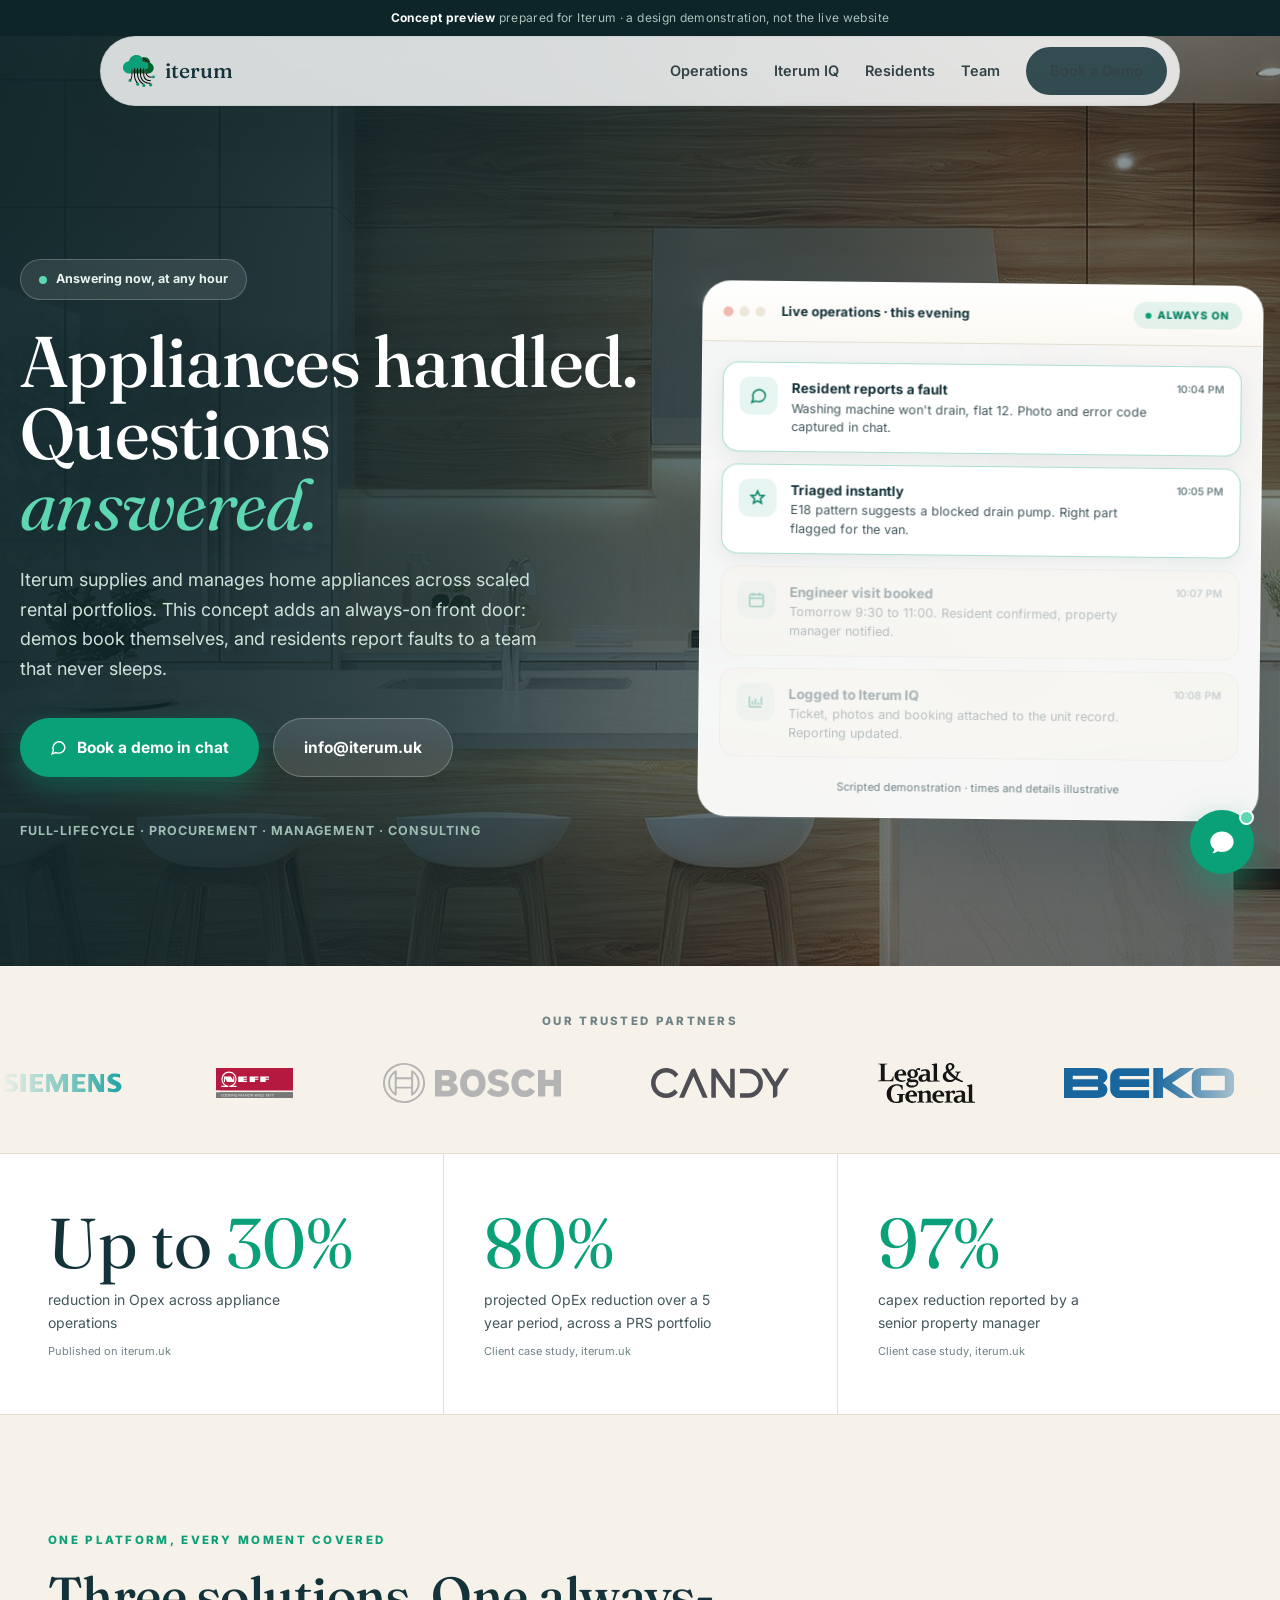
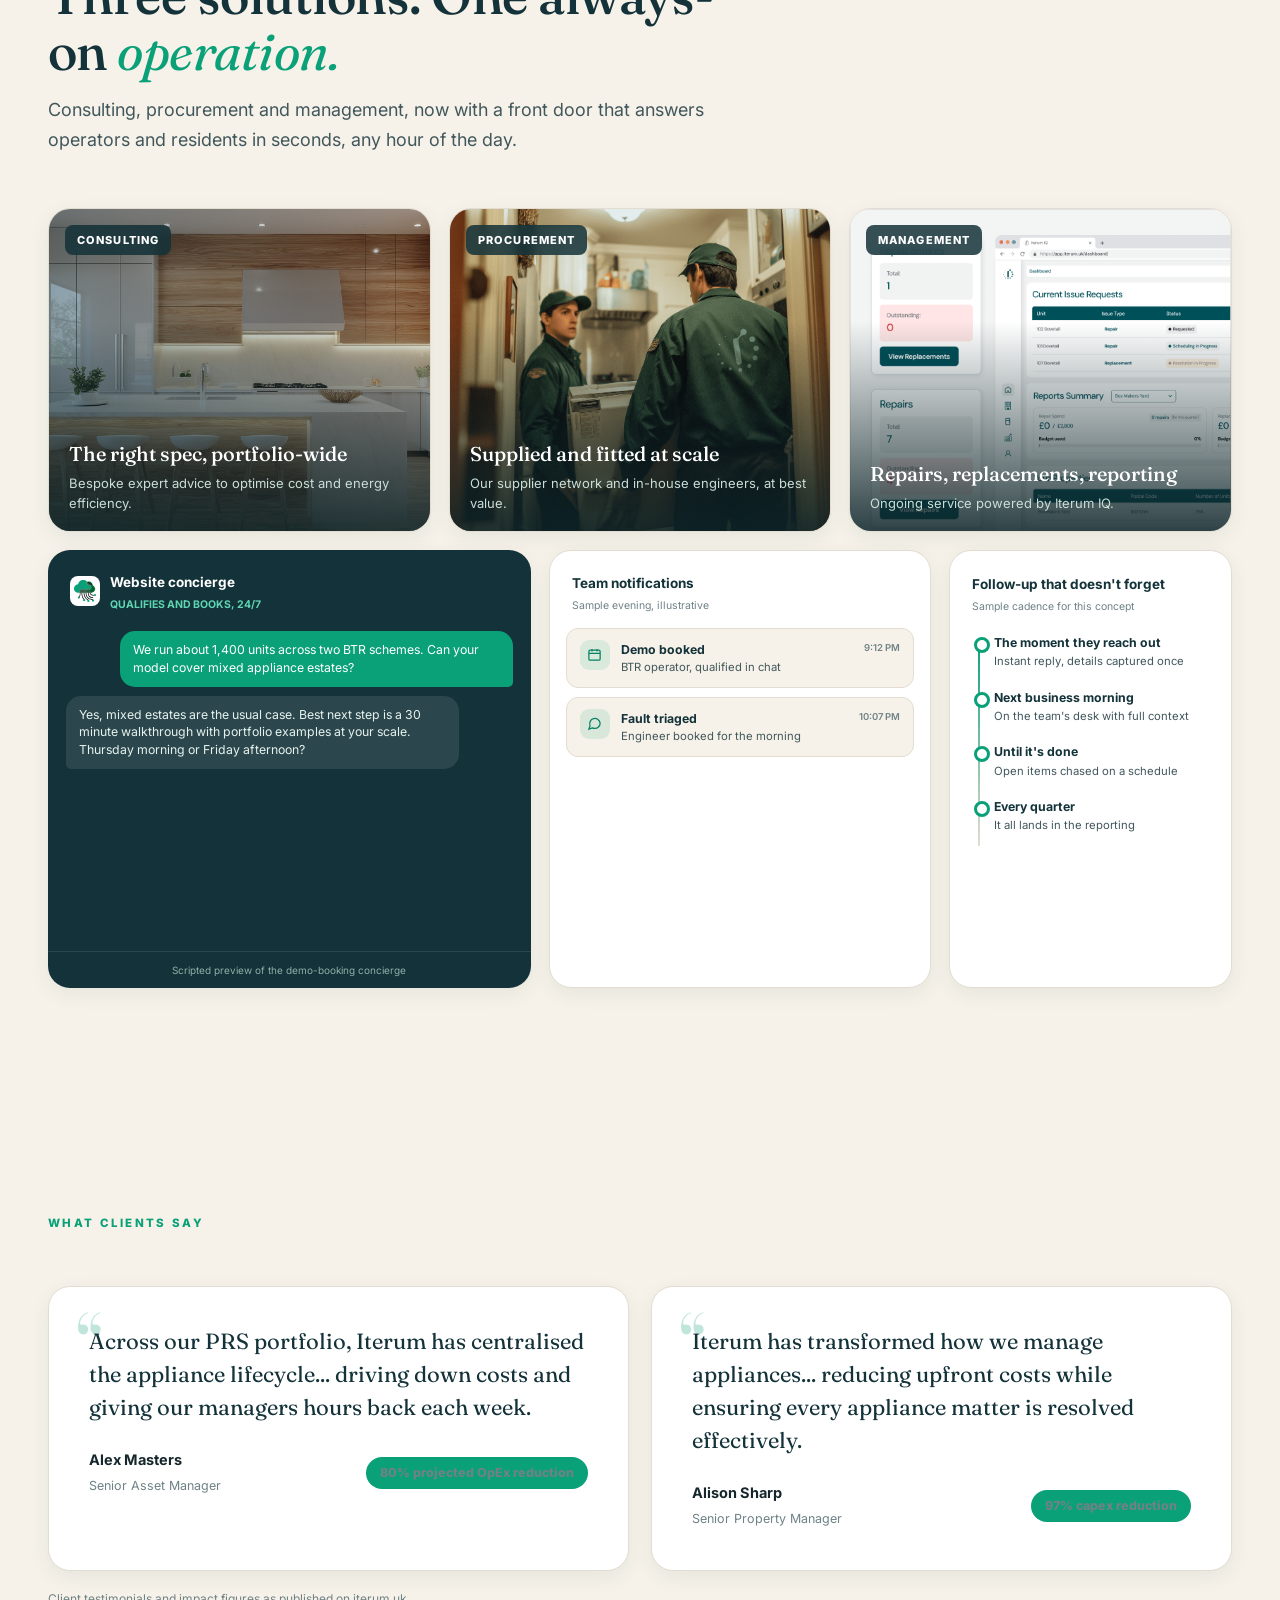
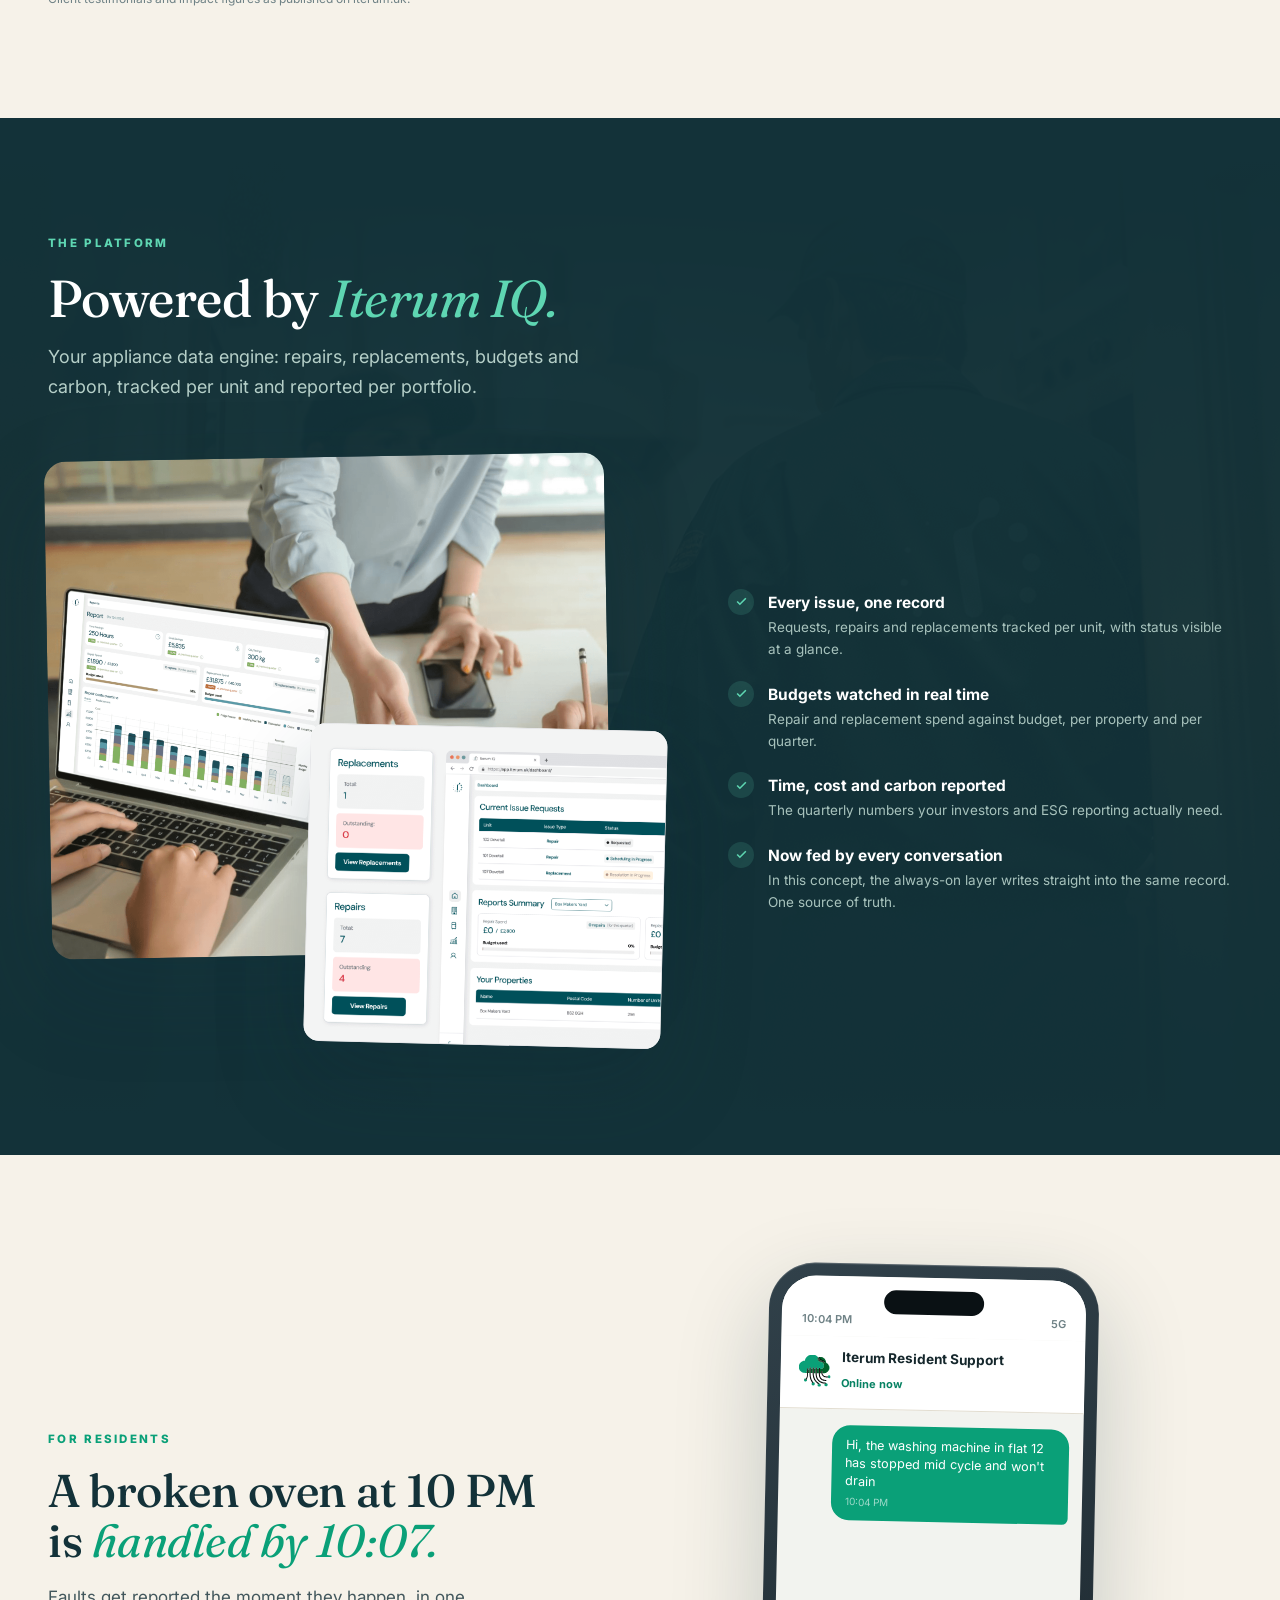
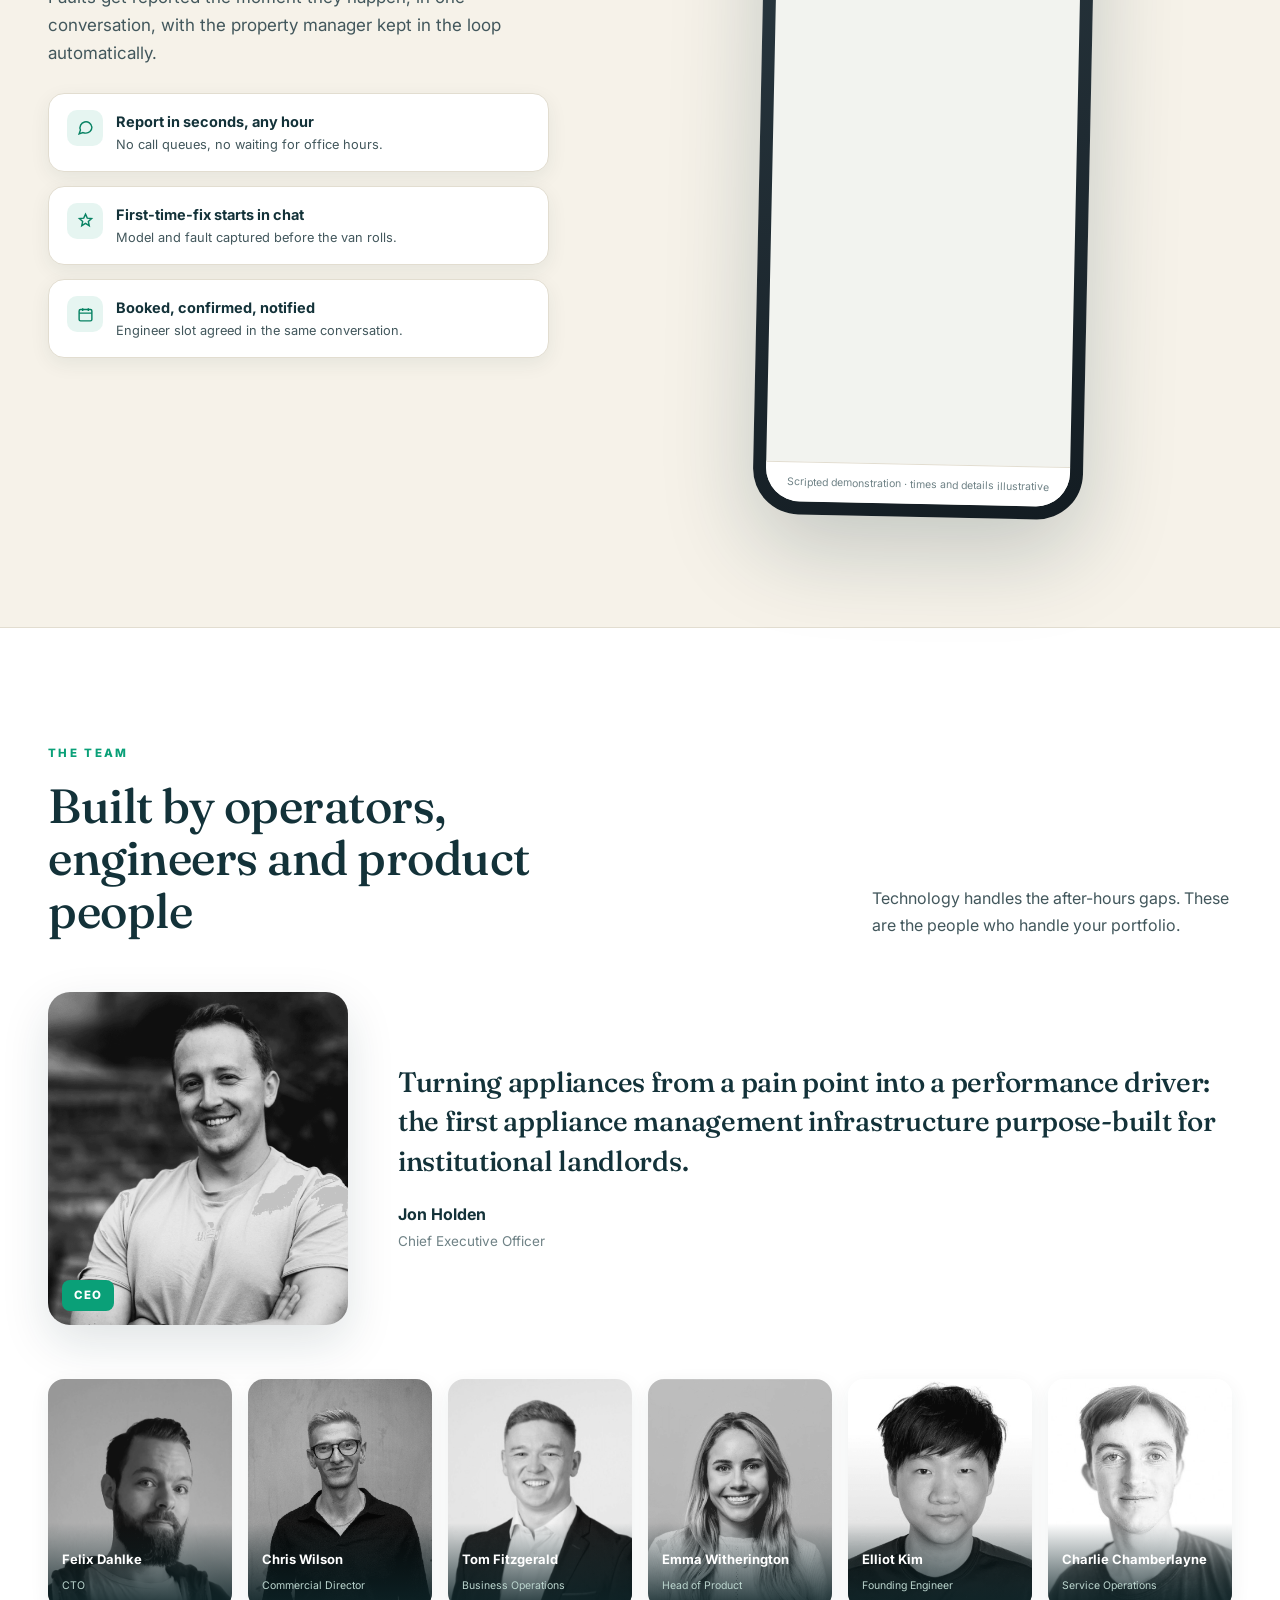
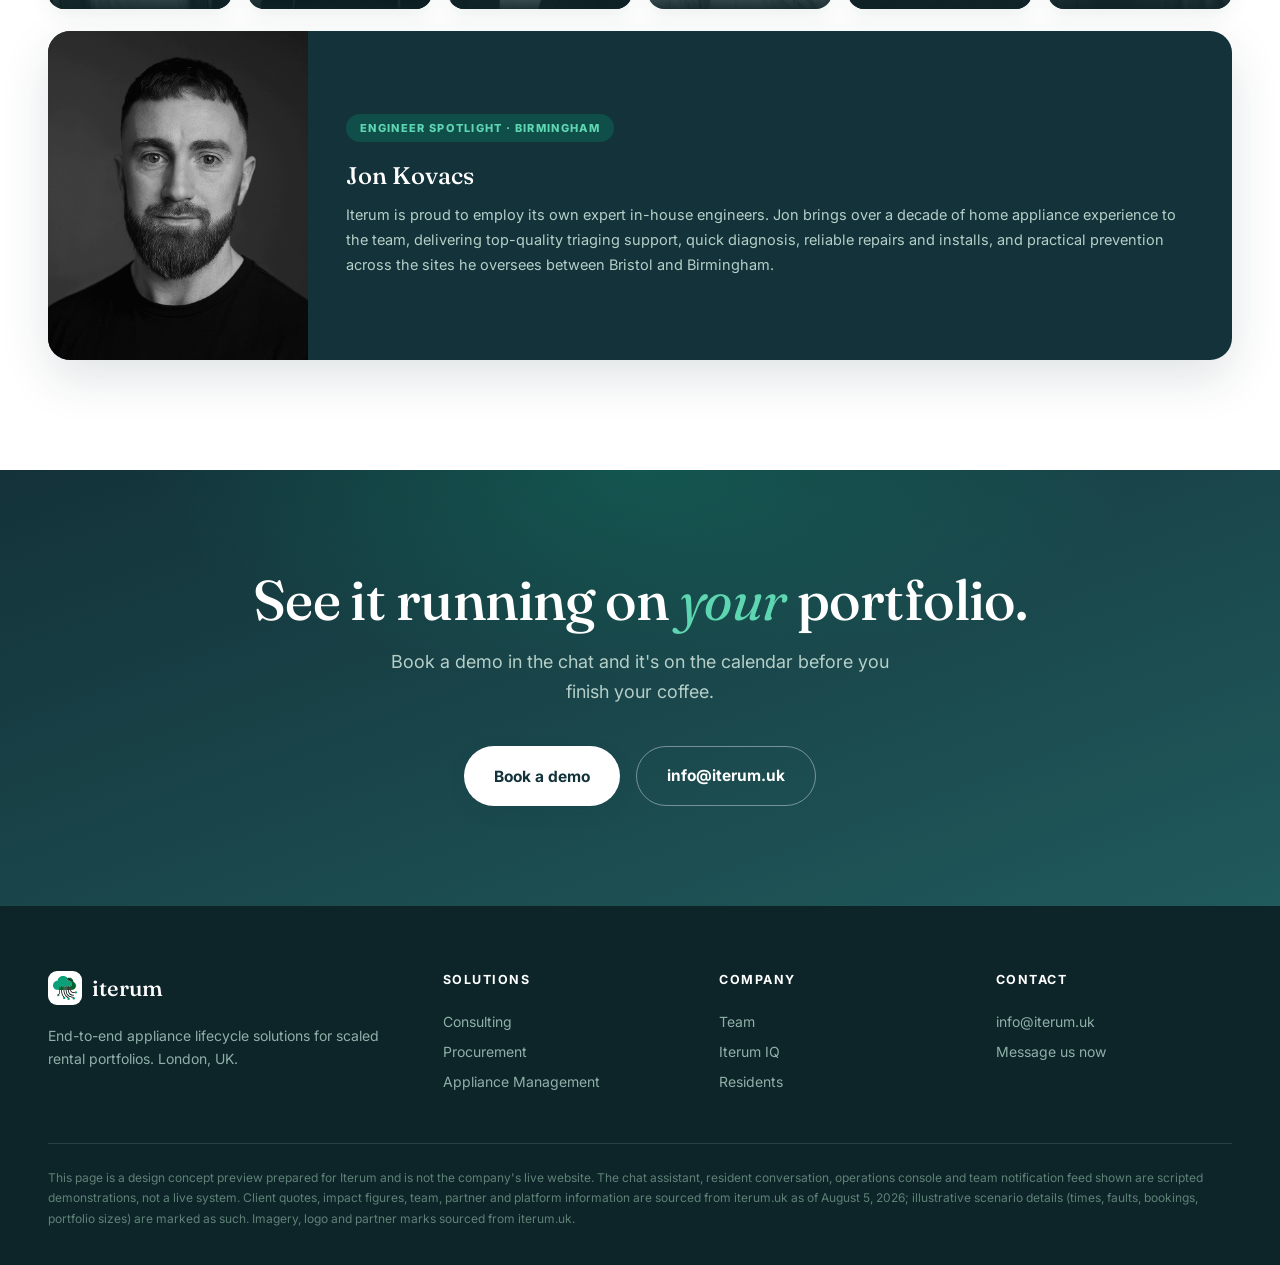
==== commit 7f169445: "Cinematic full-bleed hero: Ken Burns kitchen backdrop, white serif headline, glass ops console, ambi" ====
--- a/index.html
+++ b/index.html
@@ -71,24 +71,39 @@
 .nav-cta:hover{background:var(--green);color:#fff;opacity:1}
 @media(max-width:920px){.navlinks a:not(.nav-cta){display:none}}
 
-/* hero */
-.hero{position:relative;overflow:hidden;padding:74px 0 0}
-.hero .mesh{position:absolute;inset:0;pointer-events:none;background:
-  radial-gradient(900px 480px at 12% -10%,rgba(10,160,120,.14) 0%,transparent 60%),
-  radial-gradient(800px 520px at 95% 8%,rgba(32,90,92,.16) 0%,transparent 55%),
-  radial-gradient(700px 500px at 70% 100%,rgba(213,202,185,.5) 0%,transparent 60%)}
-.hero-grid{display:grid;grid-template-columns:1.05fr .95fr;gap:60px;align-items:center;position:relative;z-index:2}
-.hero-kicker{display:inline-flex;align-items:center;gap:9px;background:#fff;border:1px solid var(--line);border-radius:999px;padding:9px 18px;font-size:12.5px;font-weight:700;color:var(--teal);margin-bottom:26px;box-shadow:var(--sh-sm)}
-.hero-kicker .dot{width:8px;height:8px;border-radius:50%;background:var(--green);animation:beat 2s infinite}
-@keyframes beat{0%,100%{box-shadow:0 0 0 3px rgba(10,160,120,.25)}50%{box-shadow:0 0 0 7px rgba(10,160,120,.06)}}
-.hero h1{font-size:clamp(42px,5.2vw,72px);line-height:1.02;color:var(--teal);margin-bottom:24px}
-.hero h1 em{font-style:italic;color:var(--green);font-weight:400}
-.hero .lead{font-size:18px;color:var(--body);max-width:520px;margin-bottom:34px}
+/* hero: full-bleed cinematic */
+.hero{position:relative;overflow:hidden;margin-top:-92px;padding-top:92px}
+.hero-bg{position:absolute;inset:0;z-index:0}
+.hero-bg img{width:100%;height:100%;object-fit:cover;object-position:center 60%;animation:kenburns 26s ease-in-out infinite alternate}
+@keyframes kenburns{from{transform:scale(1) translateY(0)}to{transform:scale(1.1) translateY(-2%)}}
+.hero-bg::after{content:'';position:absolute;inset:0;background:
+  linear-gradient(100deg,rgba(13,36,40,.92) 0%,rgba(13,36,40,.72) 38%,rgba(13,36,40,.28) 70%,rgba(13,36,40,.45) 100%),
+  linear-gradient(0deg,var(--cream) 0%,rgba(246,242,233,0) 14%)}
+@media(prefers-reduced-motion:reduce){.hero-bg img{animation:none}}
+.hero-grid{display:grid;grid-template-columns:1.05fr .95fr;gap:60px;align-items:center;position:relative;z-index:2;min-height:calc(100vh - 40px);padding:120px 0 90px}
+.hero-kicker{display:inline-flex;align-items:center;gap:9px;background:rgba(255,255,255,.1);backdrop-filter:blur(10px);border:1px solid rgba(255,255,255,.22);border-radius:999px;padding:9px 18px;font-size:12.5px;font-weight:700;color:#e8f4ef;margin-bottom:26px}
+.hero-kicker .dot{width:8px;height:8px;border-radius:50%;background:var(--mint);animation:beat 2s infinite}
+@keyframes beat{0%,100%{box-shadow:0 0 0 3px rgba(94,214,178,.3)}50%{box-shadow:0 0 0 8px rgba(94,214,178,.06)}}
+.hero h1{font-size:clamp(44px,5.6vw,80px);line-height:1.0;color:#fff;margin-bottom:24px;text-shadow:0 2px 30px rgba(13,36,40,.4)}
+.hero h1 em{font-style:italic;color:var(--mint);font-weight:400}
+.hero .lead{font-size:18px;color:#cfe2da;max-width:520px;margin-bottom:34px}
 .hero-ctas{display:flex;gap:14px;flex-wrap:wrap;margin-bottom:44px}
-.hero-proof{font-size:12.5px;color:var(--soft);font-weight:600;letter-spacing:.05em}
+.hero-ctas .btn-dark{background:rgba(255,255,255,.12);backdrop-filter:blur(10px);border:1px solid rgba(255,255,255,.25)}
+.hero-ctas .btn-dark:hover{background:rgba(255,255,255,.22)}
+.hero-proof{font-size:12.5px;color:#9dbcb2;font-weight:700;letter-spacing:.08em}
+/* ambient toasts */
+.toast{position:absolute;z-index:3;display:flex;align-items:center;gap:10px;background:rgba(255,255,255,.94);backdrop-filter:blur(8px);border-radius:14px;padding:11px 16px;box-shadow:var(--sh-md);font-size:12.5px;font-weight:700;color:var(--teal);opacity:0;transform:translateY(14px)}
+.toast .ti{width:28px;height:28px;border-radius:8px;background:rgba(10,160,120,.14);display:flex;align-items:center;justify-content:center}
+.toast .ti svg{width:14px;height:14px;stroke:var(--green-dark)}
+.toast span{display:block;font-size:10.5px;color:var(--soft);font-weight:600}
+.toast.t1{left:4%;bottom:22%;animation:toastcycle 12s infinite 1s}
+.toast.t2{right:6%;top:16%;animation:toastcycle 12s infinite 5s}
+.toast.t3{left:38%;bottom:9%;animation:toastcycle 12s infinite 9s}
+@keyframes toastcycle{0%{opacity:0;transform:translateY(14px)}4%{opacity:1;transform:none}30%{opacity:1;transform:none}36%{opacity:0;transform:translateY(-10px)}100%{opacity:0}}
+@media(max-width:960px){.toast{display:none}}
 
 /* ops console */
-.console{background:#fff;border:1px solid var(--line);border-radius:var(--r-xl);box-shadow:var(--sh-lg);overflow:hidden;transform:rotate(.6deg)}
+.console{background:rgba(255,255,255,.94);backdrop-filter:blur(14px);border:1px solid rgba(255,255,255,.5);border-radius:var(--r-xl);box-shadow:var(--sh-lg);overflow:hidden;transform:rotate(.6deg)}
 .console .chead{display:flex;align-items:center;gap:10px;padding:16px 20px;border-bottom:1px solid var(--line);background:linear-gradient(180deg,#fff,#faf8f2)}
 .console .chead .dots{display:flex;gap:6px}
 .console .chead .dots i{width:10px;height:10px;border-radius:50%;background:var(--cream-2)}
@@ -108,7 +123,7 @@
 @media(max-width:960px){.hero-grid{grid-template-columns:1fr}.console{transform:none}}
 
 /* partner marquee */
-.partners{padding:52px 0 40px;position:relative;z-index:2}
+.partners{padding:46px 0 44px;position:relative;z-index:2;background:var(--cream)}
 .partners .cap{text-align:center;font-size:11.5px;font-weight:800;letter-spacing:.2em;text-transform:uppercase;color:var(--soft);margin-bottom:26px}
 .pmarq{overflow:hidden;-webkit-mask-image:linear-gradient(90deg,transparent,#000 10%,#000 90%,transparent);mask-image:linear-gradient(90deg,transparent,#000 10%,#000 90%,transparent)}
 .pmarq-track{display:flex;gap:clamp(48px,7vw,96px);align-items:center;width:max-content;animation:pslide 30s linear infinite;padding:6px 0}
@@ -351,7 +366,10 @@
 </div>
 
 <header class="hero">
-  <div class="mesh"></div>
+  <div class="hero-bg"><img src="assets/hero-kitchen.jpg" alt="A modern kitchen in a managed rental home"></div>
+  <div class="toast t1"><div class="ti"><svg viewBox="0 0 24 24" fill="none" stroke-width="2"><path d="M21 11.5a8.4 8.4 0 0 1-9 8.4 8.6 8.6 0 0 1-3.6-.8L3 21l1.9-5.4A8.4 8.4 0 1 1 21 11.5z"/></svg></div><div>Fault triaged in chat<span>10:05 PM · flat 12</span></div></div>
+  <div class="toast t2"><div class="ti"><svg viewBox="0 0 24 24" fill="none" stroke-width="2"><rect x="3" y="5" width="18" height="16" rx="2"/><path d="M8 3v4M16 3v4M3 10h18"/></svg></div><div>Demo booked<span>Thursday · BTR operator</span></div></div>
+  <div class="toast t3"><div class="ti"><svg viewBox="0 0 24 24" fill="none" stroke-width="2"><path d="M20 6L9 17l-5-5"/></svg></div><div>Engineer confirmed<span>Tomorrow · 9:30 to 11:00</span></div></div>
   <div class="wrap hero-grid">
     <div>
       <div class="hero-kicker"><span class="dot"></span>Answering now, at any hour</div>
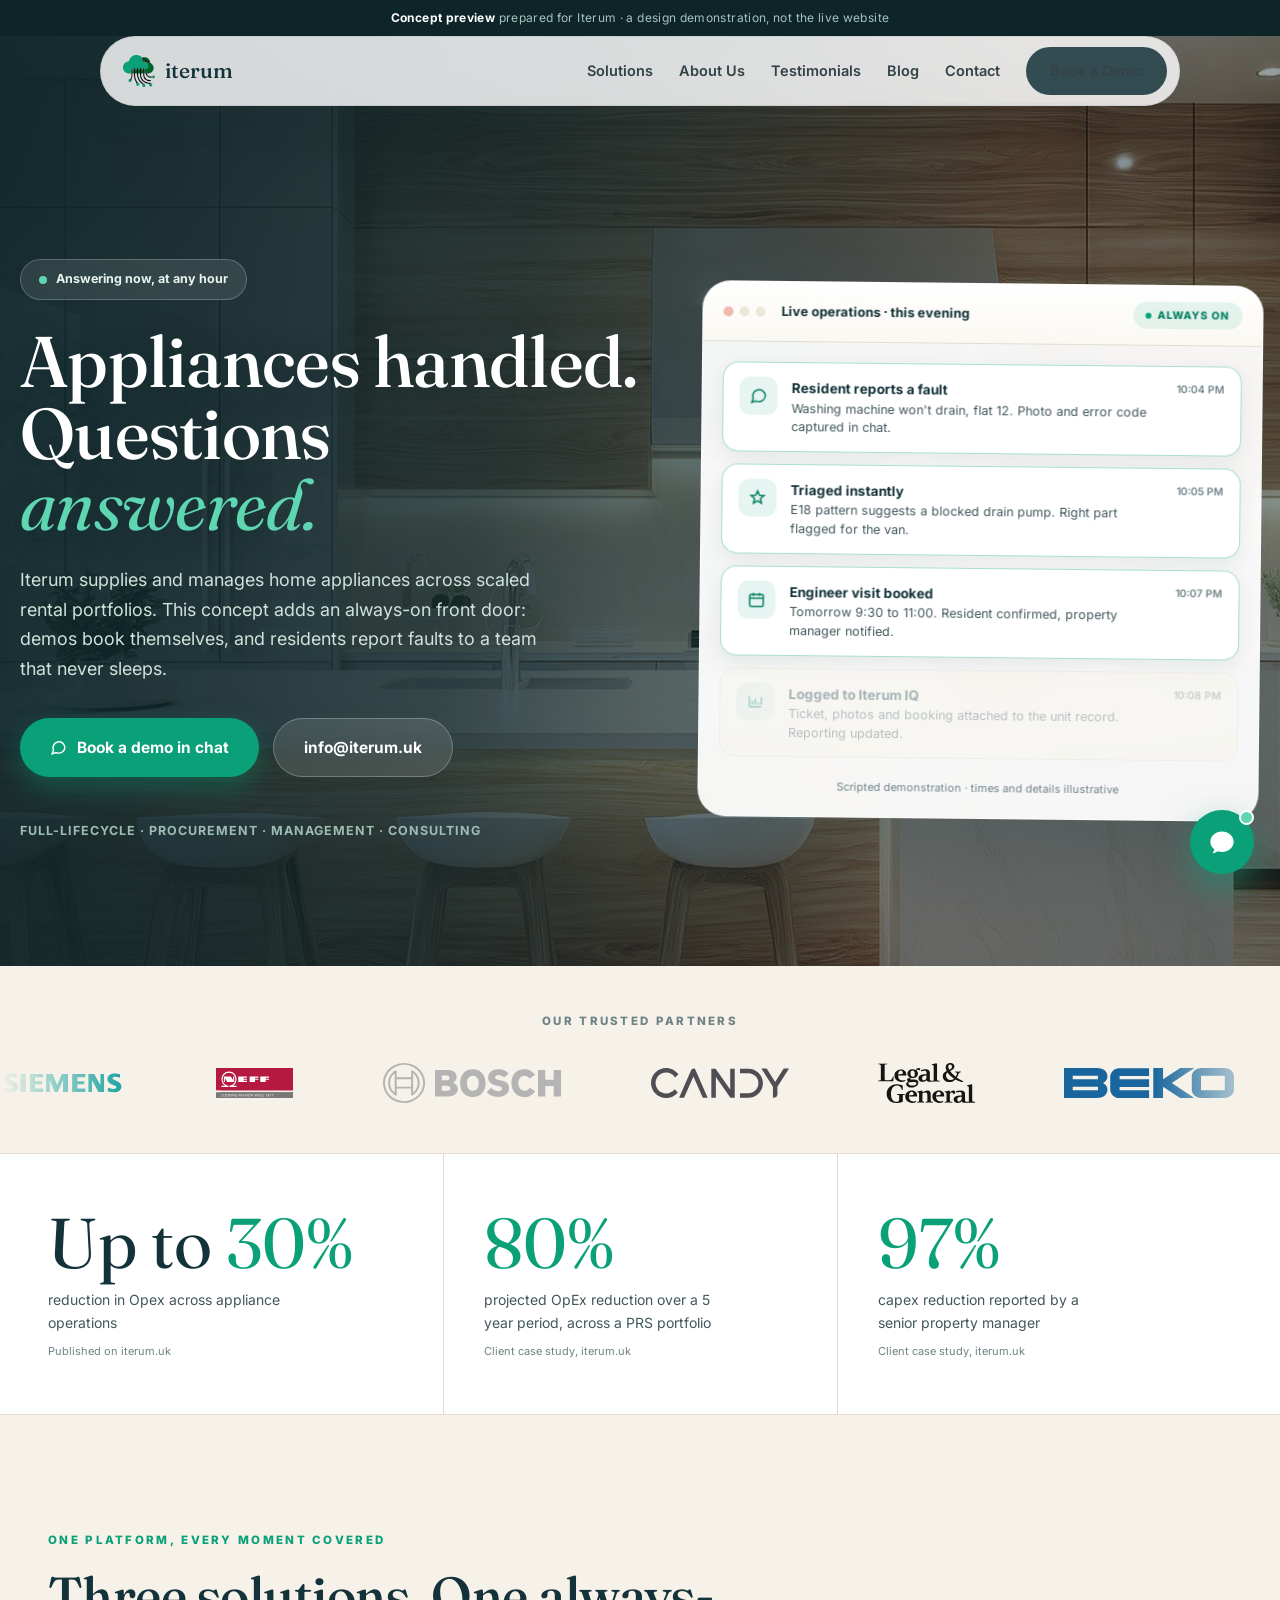
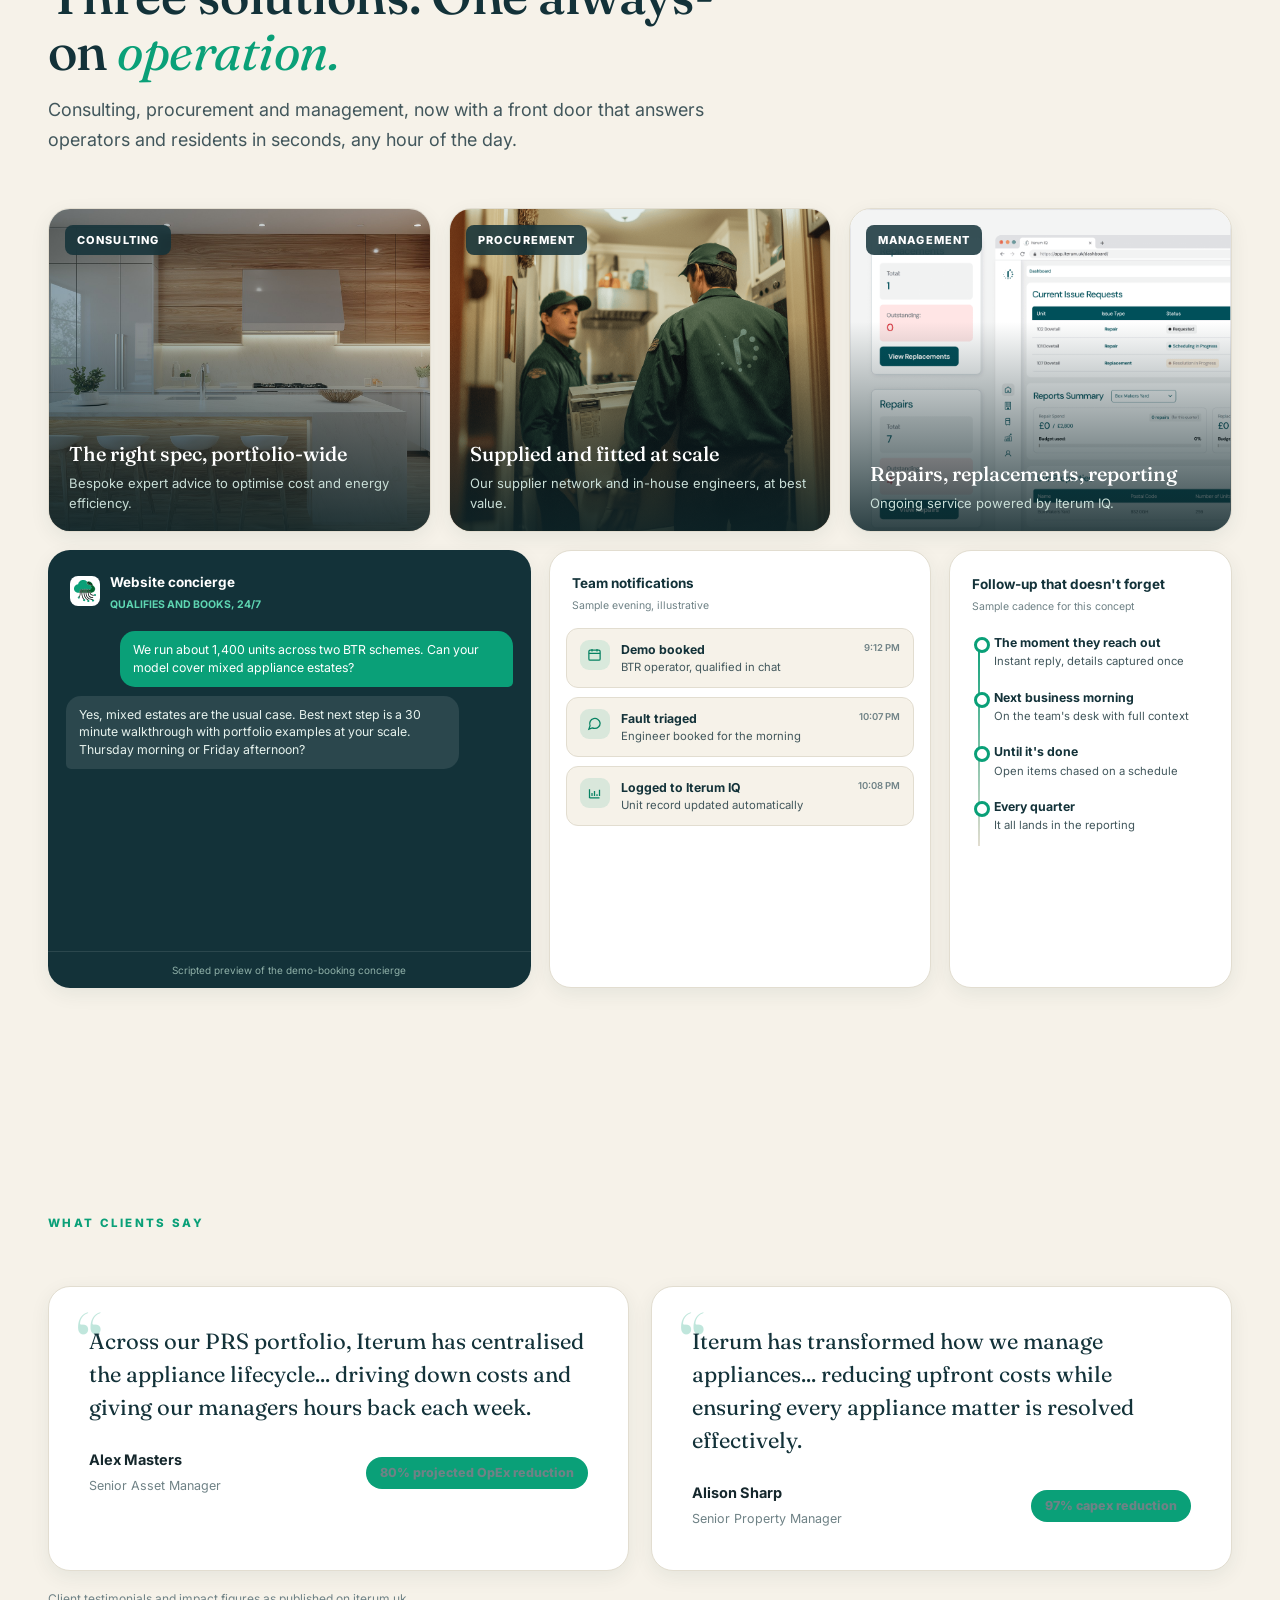
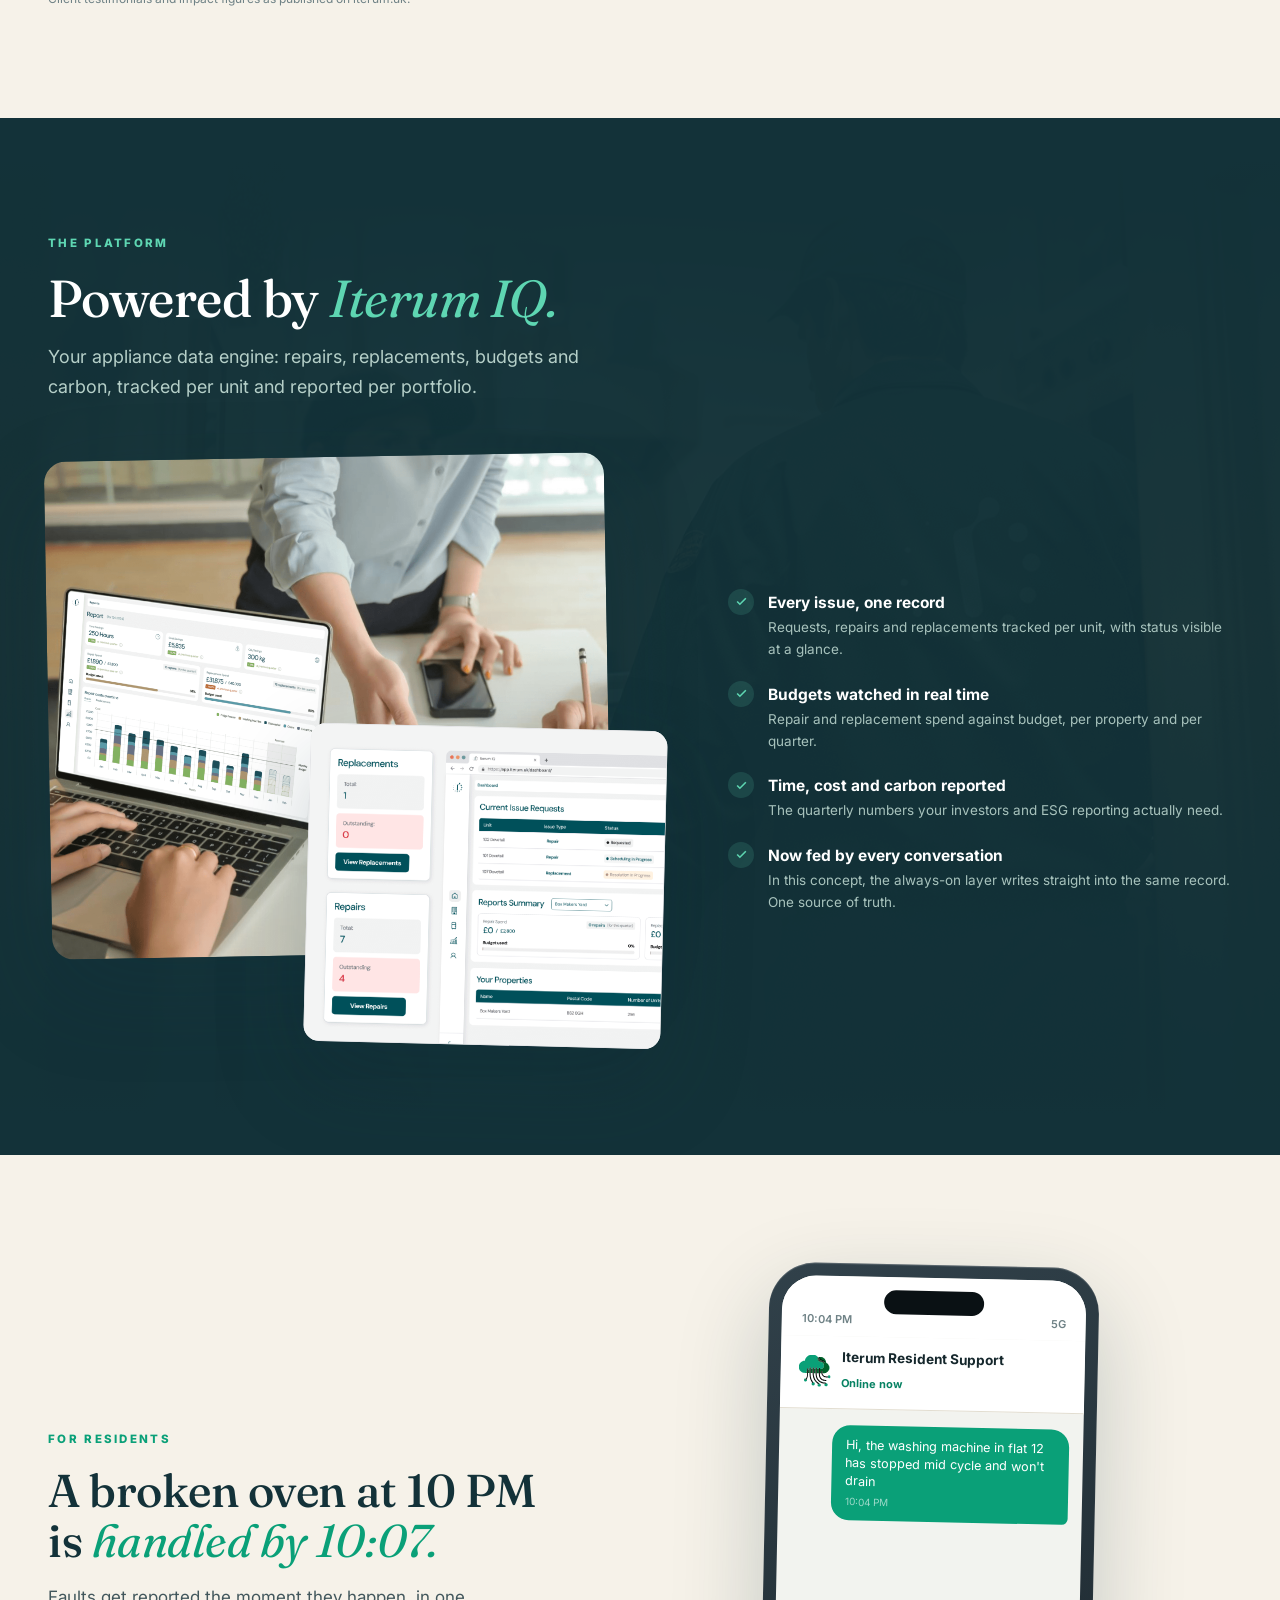
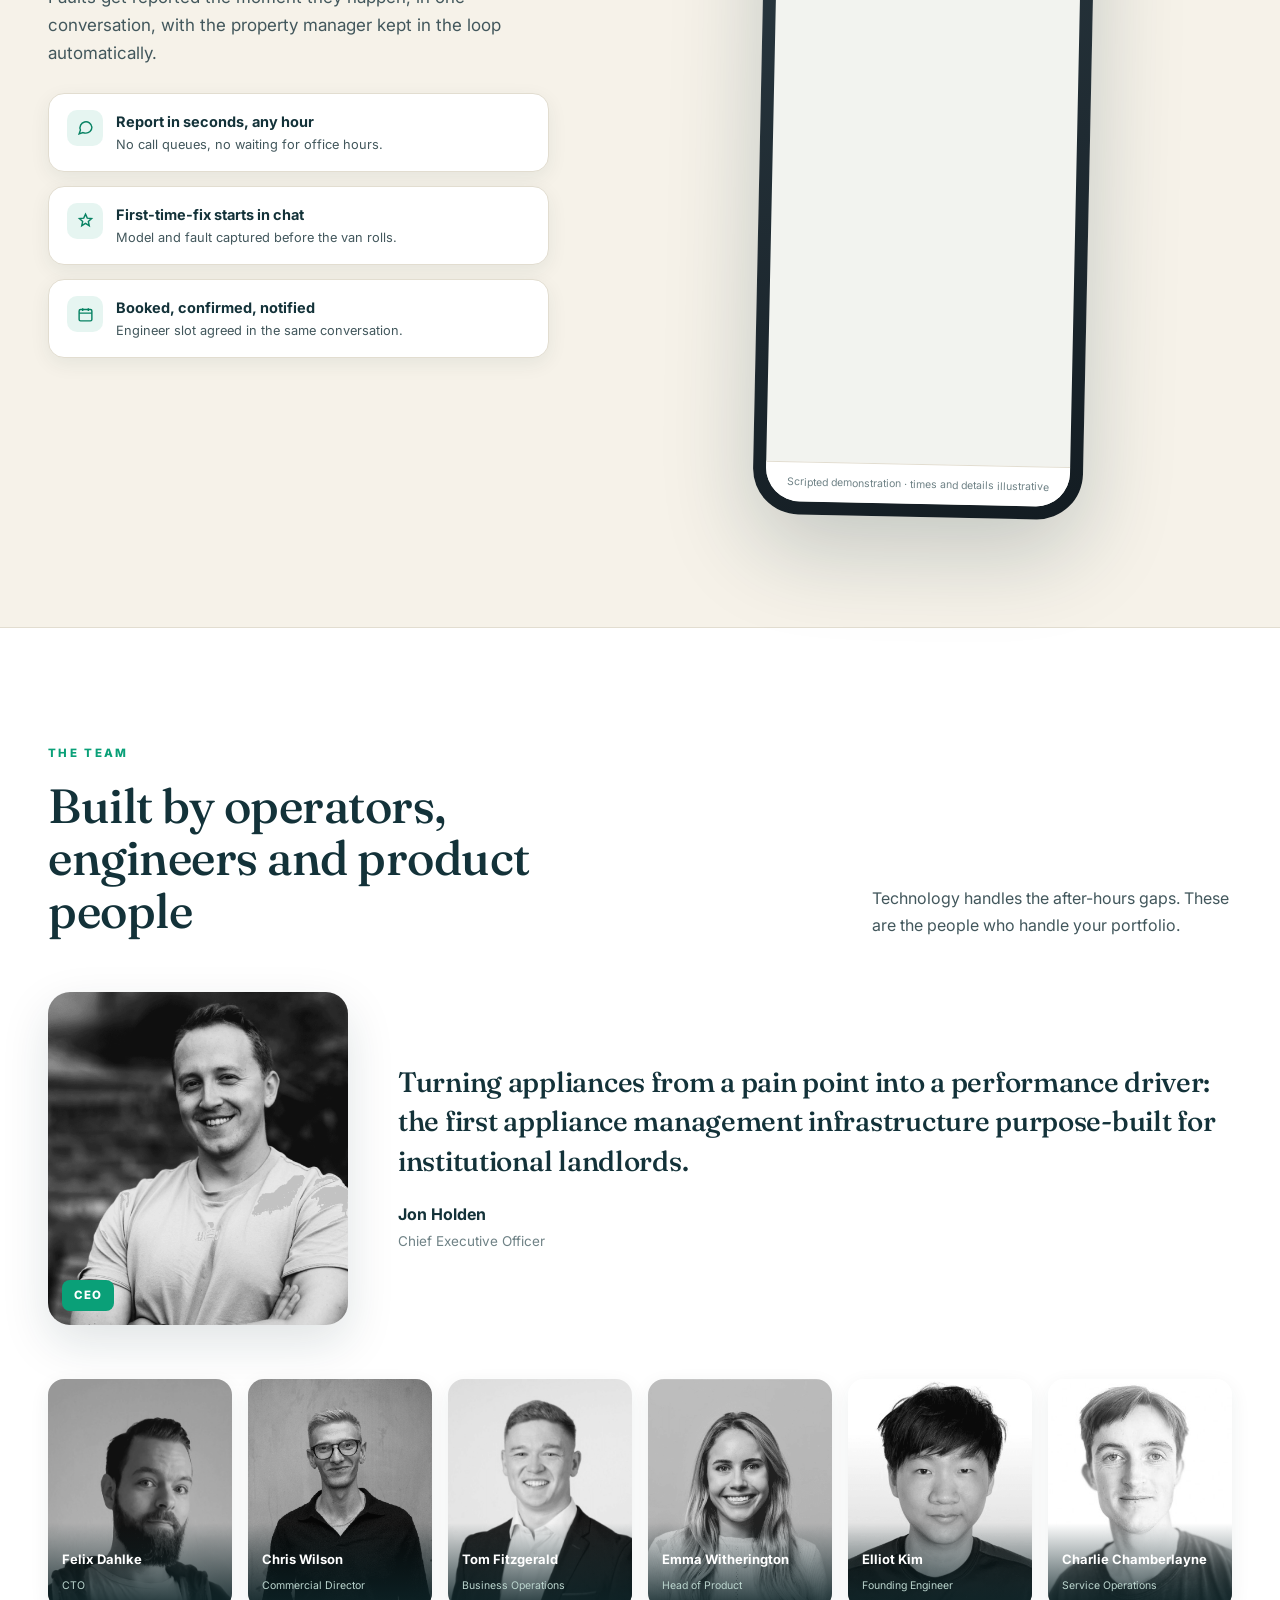
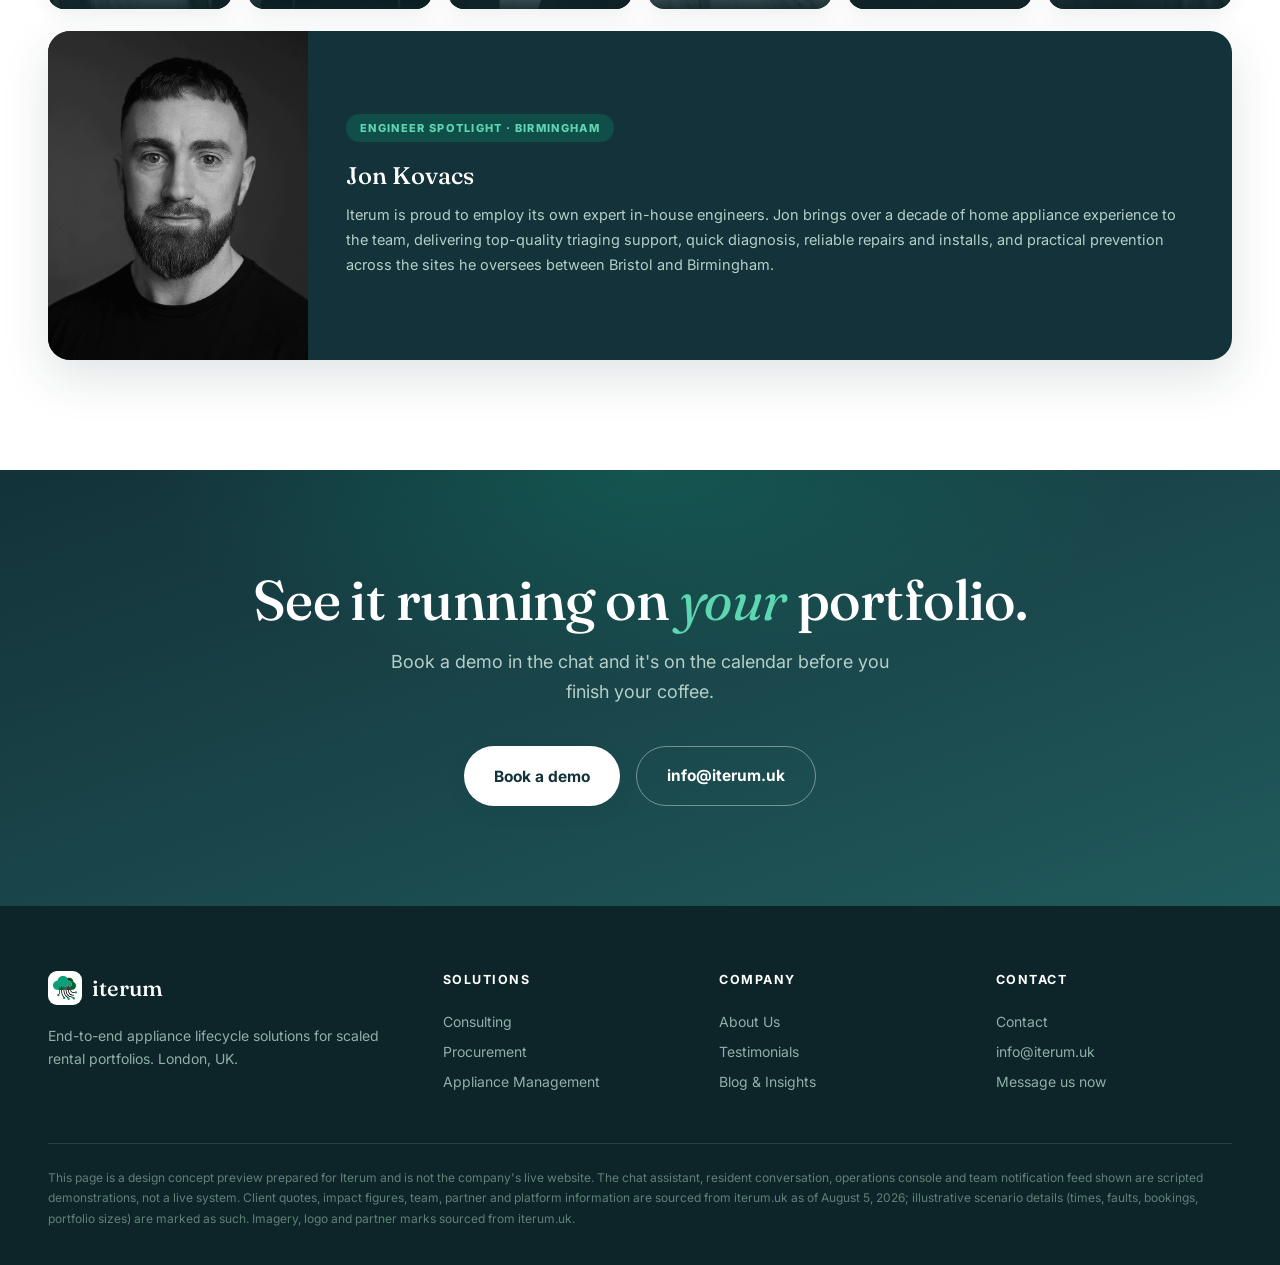
==== commit 9b5ebaec: "Full site: solutions, about, testimonials, blog, contact pages from real iterum.uk content; shared s" ====
--- a/index.html
+++ b/index.html
@@ -9,344 +9,7 @@
 <link rel="preconnect" href="https://fonts.googleapis.com">
 <link rel="preconnect" href="https://fonts.gstatic.com" crossorigin>
 <link href="https://fonts.googleapis.com/css2?family=Fraunces:ital,opsz,wght@0,9..144,400;0,9..144,500;0,9..144,600;1,9..144,400;1,9..144,500&family=Inter:wght@400;500;600;700;800&display=swap" rel="stylesheet">
-<style>
-:root{
-  --teal:#133239;
-  --teal-2:#205A5C;
-  --teal-deep:#0d2428;
-  --green:#0AA078;
-  --green-dark:#078263;
-  --mint:#5ed6b2;
-  --cream:#F6F2E9;
-  --cream-2:#EDE7DA;
-  --sand:#D5CAB9;
-  --ink:#15272c;
-  --body:#42575c;
-  --soft:#6f8286;
-  --line:#e2ddd0;
-  --r-xl:28px;
-  --r-lg:22px;
-  --r-md:16px;
-  --sh-sm:0 6px 20px rgba(19,50,57,.07);
-  --sh-md:0 18px 48px rgba(19,50,57,.13);
-  --sh-lg:0 34px 90px rgba(19,50,57,.22);
-}
-*{margin:0;padding:0;box-sizing:border-box}
-html{scroll-behavior:smooth}
-body{font-family:'Inter',-apple-system,sans-serif;color:var(--ink);background:var(--cream);line-height:1.65;font-size:16.5px;-webkit-font-smoothing:antialiased}
-h1,h2,h3,.serif{font-family:'Fraunces',Georgia,serif;font-weight:500;letter-spacing:-.01em}
-img{max-width:100%;display:block}
-a{color:inherit;text-decoration:none}
-.wrap{max-width:1240px;margin:0 auto;padding:0 28px}
-.eyebrow{display:inline-flex;align-items:center;gap:10px;font-size:11.5px;font-weight:800;letter-spacing:.2em;text-transform:uppercase;color:var(--green)}
-.section{padding:110px 0}
-.btn{display:inline-flex;align-items:center;justify-content:center;gap:10px;font-weight:700;font-size:15.5px;padding:16px 30px;border-radius:999px;cursor:pointer;border:none;transition:all .18s ease;font-family:'Inter',sans-serif}
-.btn svg{width:17px;height:17px}
-.btn-green{background:var(--green);color:#fff;box-shadow:0 10px 26px rgba(10,160,120,.35)}
-.btn-green:hover{background:var(--green-dark);transform:translateY(-2px)}
-.btn-dark{background:var(--teal);color:#fff}
-.btn-dark:hover{background:var(--teal-deep);transform:translateY(-2px)}
-.btn-white{background:#fff;color:var(--teal);box-shadow:var(--sh-sm)}
-.btn-white:hover{transform:translateY(-2px);box-shadow:var(--sh-md)}
-.btn-ghost{background:transparent;color:#fff;border:1.5px solid rgba(255,255,255,.4)}
-.btn-ghost:hover{border-color:#fff;background:rgba(255,255,255,.08)}
-.reveal{opacity:0;transform:translateY(26px);transition:opacity .8s cubic-bezier(.2,.6,.2,1),transform .8s cubic-bezier(.2,.6,.2,1)}
-.reveal.vis{opacity:1;transform:none}
-.d1{transition-delay:.08s}.d2{transition-delay:.16s}.d3{transition-delay:.24s}
-
-/* ribbon */
-.ribbon{background:var(--teal-deep);color:#a8c3bd;text-align:center;font-size:12px;padding:8px 16px;letter-spacing:.03em;position:relative;z-index:600}
-.ribbon b{color:#fff;font-weight:700}
-
-/* floating pill nav */
-.navwrap{position:sticky;top:14px;z-index:400;padding:0 18px}
-nav{max-width:1080px;margin:0 auto;background:rgba(255,255,255,.82);backdrop-filter:blur(16px);border:1px solid rgba(19,50,57,.08);border-radius:999px;box-shadow:0 12px 40px rgba(19,50,57,.10);display:flex;align-items:center;justify-content:space-between;padding:10px 12px 10px 22px}
-.nav-logo{display:flex;align-items:center;gap:10px}
-.nav-logo img{height:32px;width:32px}
-.nav-logo b{font-family:'Fraunces',serif;font-size:21px;font-weight:500;color:var(--teal)}
-.navlinks{display:flex;gap:26px;align-items:center}
-.navlinks a{font-size:14.5px;font-weight:600;color:var(--ink);opacity:.85}
-.navlinks a:hover{opacity:1;color:var(--green-dark)}
-.nav-cta{background:var(--teal);color:#fff;padding:12px 24px;border-radius:999px;font-size:14px;font-weight:700}
-.nav-cta:hover{background:var(--green);color:#fff;opacity:1}
-@media(max-width:920px){.navlinks a:not(.nav-cta){display:none}}
-
-/* hero: full-bleed cinematic */
-.hero{position:relative;overflow:hidden;margin-top:-92px;padding-top:92px}
-.hero-bg{position:absolute;inset:0;z-index:0}
-.hero-bg img{width:100%;height:100%;object-fit:cover;object-position:center 60%;animation:kenburns 26s ease-in-out infinite alternate}
-@keyframes kenburns{from{transform:scale(1) translateY(0)}to{transform:scale(1.1) translateY(-2%)}}
-.hero-bg::after{content:'';position:absolute;inset:0;background:
-  linear-gradient(100deg,rgba(13,36,40,.92) 0%,rgba(13,36,40,.72) 38%,rgba(13,36,40,.28) 70%,rgba(13,36,40,.45) 100%),
-  linear-gradient(0deg,var(--cream) 0%,rgba(246,242,233,0) 14%)}
-@media(prefers-reduced-motion:reduce){.hero-bg img{animation:none}}
-.hero-grid{display:grid;grid-template-columns:1.05fr .95fr;gap:60px;align-items:center;position:relative;z-index:2;min-height:calc(100vh - 40px);padding:120px 0 90px}
-.hero-kicker{display:inline-flex;align-items:center;gap:9px;background:rgba(255,255,255,.1);backdrop-filter:blur(10px);border:1px solid rgba(255,255,255,.22);border-radius:999px;padding:9px 18px;font-size:12.5px;font-weight:700;color:#e8f4ef;margin-bottom:26px}
-.hero-kicker .dot{width:8px;height:8px;border-radius:50%;background:var(--mint);animation:beat 2s infinite}
-@keyframes beat{0%,100%{box-shadow:0 0 0 3px rgba(94,214,178,.3)}50%{box-shadow:0 0 0 8px rgba(94,214,178,.06)}}
-.hero h1{font-size:clamp(44px,5.6vw,80px);line-height:1.0;color:#fff;margin-bottom:24px;text-shadow:0 2px 30px rgba(13,36,40,.4)}
-.hero h1 em{font-style:italic;color:var(--mint);font-weight:400}
-.hero .lead{font-size:18px;color:#cfe2da;max-width:520px;margin-bottom:34px}
-.hero-ctas{display:flex;gap:14px;flex-wrap:wrap;margin-bottom:44px}
-.hero-ctas .btn-dark{background:rgba(255,255,255,.12);backdrop-filter:blur(10px);border:1px solid rgba(255,255,255,.25)}
-.hero-ctas .btn-dark:hover{background:rgba(255,255,255,.22)}
-.hero-proof{font-size:12.5px;color:#9dbcb2;font-weight:700;letter-spacing:.08em}
-/* ambient toasts */
-.toast{position:absolute;z-index:3;display:flex;align-items:center;gap:10px;background:rgba(255,255,255,.94);backdrop-filter:blur(8px);border-radius:14px;padding:11px 16px;box-shadow:var(--sh-md);font-size:12.5px;font-weight:700;color:var(--teal);opacity:0;transform:translateY(14px)}
-.toast .ti{width:28px;height:28px;border-radius:8px;background:rgba(10,160,120,.14);display:flex;align-items:center;justify-content:center}
-.toast .ti svg{width:14px;height:14px;stroke:var(--green-dark)}
-.toast span{display:block;font-size:10.5px;color:var(--soft);font-weight:600}
-.toast.t1{left:4%;bottom:22%;animation:toastcycle 12s infinite 1s}
-.toast.t2{right:6%;top:16%;animation:toastcycle 12s infinite 5s}
-.toast.t3{left:38%;bottom:9%;animation:toastcycle 12s infinite 9s}
-@keyframes toastcycle{0%{opacity:0;transform:translateY(14px)}4%{opacity:1;transform:none}30%{opacity:1;transform:none}36%{opacity:0;transform:translateY(-10px)}100%{opacity:0}}
-@media(max-width:960px){.toast{display:none}}
-
-/* ops console */
-.console{background:rgba(255,255,255,.94);backdrop-filter:blur(14px);border:1px solid rgba(255,255,255,.5);border-radius:var(--r-xl);box-shadow:var(--sh-lg);overflow:hidden;transform:rotate(.6deg)}
-.console .chead{display:flex;align-items:center;gap:10px;padding:16px 20px;border-bottom:1px solid var(--line);background:linear-gradient(180deg,#fff,#faf8f2)}
-.console .chead .dots{display:flex;gap:6px}
-.console .chead .dots i{width:10px;height:10px;border-radius:50%;background:var(--cream-2)}
-.console .chead .dots i:first-child{background:#f2b8ad}
-.console .chead b{font-size:13px;color:var(--teal);margin-left:6px}
-.console .chead .live{margin-left:auto;display:inline-flex;align-items:center;gap:6px;font-size:10.5px;font-weight:800;letter-spacing:.1em;color:var(--green-dark);background:rgba(10,160,120,.1);border-radius:999px;padding:5px 12px}
-.console .live i{width:6px;height:6px;border-radius:50%;background:var(--green)}
-.cbody{padding:20px;display:flex;flex-direction:column;gap:12px;min-height:330px}
-.cstep{display:flex;gap:14px;align-items:flex-start;background:var(--cream);border:1px solid var(--line);border-radius:var(--r-md);padding:14px 16px;opacity:.35;transform:translateY(0);transition:all .5s ease}
-.cstep.on{opacity:1;background:#fff;box-shadow:var(--sh-sm);border-color:rgba(10,160,120,.35)}
-.cstep .cico{width:38px;height:38px;flex:none;border-radius:11px;display:flex;align-items:center;justify-content:center;background:rgba(10,160,120,.1)}
-.cstep .cico svg{width:18px;height:18px;stroke:var(--green-dark)}
-.cstep b{font-size:13.5px;color:var(--teal);display:block}
-.cstep p{font-size:12.5px;color:var(--body);line-height:1.5}
-.cstep .ct{margin-left:auto;font-size:10.5px;color:var(--soft);flex:none;font-weight:600}
-.cfoot{padding:0 20px 20px;font-size:11px;color:var(--soft);text-align:center}
-@media(max-width:960px){.hero-grid{grid-template-columns:1fr}.console{transform:none}}
-
-/* partner marquee */
-.partners{padding:46px 0 44px;position:relative;z-index:2;background:var(--cream)}
-.partners .cap{text-align:center;font-size:11.5px;font-weight:800;letter-spacing:.2em;text-transform:uppercase;color:var(--soft);margin-bottom:26px}
-.pmarq{overflow:hidden;-webkit-mask-image:linear-gradient(90deg,transparent,#000 10%,#000 90%,transparent);mask-image:linear-gradient(90deg,transparent,#000 10%,#000 90%,transparent)}
-.pmarq-track{display:flex;gap:clamp(48px,7vw,96px);align-items:center;width:max-content;animation:pslide 30s linear infinite;padding:6px 0}
-.pmarq:hover .pmarq-track{animation-play-state:paused}
-@keyframes pslide{to{transform:translateX(-50%)}}
-.pmarq img{height:30px;width:auto;opacity:.92;transition:all .2s}
-.pmarq img:hover{opacity:1;transform:scale(1.05)}
-.pmarq img.tall{height:40px}
-
-/* stats rail */
-.stats{border-top:1px solid var(--line);border-bottom:1px solid var(--line);background:#fff}
-.stats .wrap{display:grid;grid-template-columns:repeat(3,1fr);gap:0}
-.stat{padding:54px 40px;border-left:1px solid var(--line);position:relative}
-.stat:first-child{border-left:none;padding-left:0}
-.stat .big{font-family:'Fraunces',serif;font-size:clamp(46px,5.5vw,72px);line-height:1;color:var(--teal)}
-.stat .big span{color:var(--green)}
-.stat p{font-size:14px;color:var(--body);margin-top:10px;max-width:240px}
-.stat .src{font-size:11px;color:var(--soft);margin-top:8px;display:block}
-@media(max-width:900px){.stats .wrap{grid-template-columns:1fr}.stat{border-left:none;padding:30px 0;border-top:1px solid var(--line)}.stat:first-child{border-top:none}}
-
-/* bento */
-.bento-head{max-width:720px;margin-bottom:54px}
-.bento-head h2{font-size:clamp(32px,4.4vw,52px);line-height:1.08;color:var(--teal);margin:14px 0 16px}
-.bento-head h2 em{font-style:italic;color:var(--green);font-weight:400}
-.bento-head p{color:var(--body);font-size:18px}
-.bento{display:grid;grid-template-columns:repeat(12,1fr);grid-auto-rows:96px;gap:18px}
-.tile{border-radius:var(--r-lg);overflow:hidden;position:relative;background:#fff;border:1px solid var(--line);box-shadow:var(--sh-sm);transition:transform .25s,box-shadow .25s}
-.tile:hover{transform:translateY(-5px);box-shadow:var(--sh-md)}
-.tile .tag{position:absolute;top:16px;left:16px;z-index:3;background:rgba(19,50,57,.85);backdrop-filter:blur(6px);color:#fff;font-size:11px;font-weight:800;letter-spacing:.1em;text-transform:uppercase;border-radius:8px;padding:6px 12px}
-.tile.photo img{position:absolute;inset:0;width:100%;height:100%;object-fit:cover}
-.tile.photo::after{content:'';position:absolute;inset:0;background:linear-gradient(180deg,transparent 35%,rgba(13,36,40,.86) 100%)}
-.tile.photo .cap{position:absolute;left:20px;right:20px;bottom:18px;z-index:3;color:#fff}
-.tile.photo .cap b{font-family:'Fraunces',serif;font-size:20px;font-weight:500;display:block;margin-bottom:4px}
-.tile.photo .cap p{font-size:13px;color:#c9ded7;line-height:1.5}
-.t-consult{grid-column:span 4;grid-row:span 3}
-.t-procure{grid-column:span 4;grid-row:span 3}
-.t-manage{grid-column:span 4;grid-row:span 3}
-.t-chat{grid-column:span 5;grid-row:span 4}
-.t-notif{grid-column:span 4;grid-row:span 4}
-.t-follow{grid-column:span 3;grid-row:span 4}
-@media(max-width:960px){.t-consult,.t-procure,.t-manage,.t-chat,.t-notif,.t-follow{grid-column:span 12;grid-row:span 4}}
-
-/* chat tile */
-.t-chat{background:var(--teal);border:none;display:flex;flex-direction:column}
-.t-chat .tchead{padding:18px 22px 12px;display:flex;align-items:center;gap:10px;color:#fff}
-.t-chat .tchead img{width:30px;height:30px;background:#fff;border-radius:8px;padding:4px}
-.t-chat .tchead b{font-size:13.5px}
-.t-chat .tchead span{display:block;font-size:10.5px;color:#5ed6b2;font-weight:700}
-.t-chat .tcbody{flex:1;padding:6px 18px 16px;display:flex;flex-direction:column;gap:9px;overflow:hidden}
-.tbub{max-width:88%;padding:10px 13px;border-radius:15px;font-size:12.3px;line-height:1.45;opacity:0;transform:translateY(10px);transition:all .5s ease}
-.tbub.show{opacity:1;transform:none}
-.tbub.in{background:rgba(255,255,255,.1);color:#e6f2ed;border-bottom-left-radius:5px;align-self:flex-start}
-.tbub.out{background:var(--green);color:#fff;border-bottom-right-radius:5px;align-self:flex-end}
-.t-chat .tclabel{padding:10px;text-align:center;font-size:10px;color:#8fb0a8;border-top:1px solid rgba(255,255,255,.1)}
-
-/* notif tile */
-.t-notif{background:#fff;display:flex;flex-direction:column}
-.t-notif .tnhead{padding:18px 22px 10px}
-.t-notif .tnhead b{font-size:13.5px;color:var(--teal)}
-.t-notif .tnhead span{display:block;font-size:10.5px;color:var(--soft)}
-.t-notif .tnbody{flex:1;padding:4px 16px 16px;display:flex;flex-direction:column;gap:9px}
-.tnote{display:flex;gap:11px;align-items:flex-start;background:var(--cream);border:1px solid var(--line);border-radius:12px;padding:11px 13px;opacity:0;transform:translateY(10px);transition:all .5s ease}
-.tnote.show{opacity:1;transform:none}
-.tnote .ni{width:30px;height:30px;flex:none;border-radius:9px;background:rgba(10,160,120,.12);display:flex;align-items:center;justify-content:center}
-.tnote .ni svg{width:15px;height:15px;stroke:var(--green-dark)}
-.tnote b{font-size:12.3px;color:var(--teal);display:block}
-.tnote p{font-size:11.3px;color:var(--body);line-height:1.4}
-.tnote .nt{margin-left:auto;font-size:9.5px;color:var(--soft);flex:none;font-weight:600}
-
-/* follow tile */
-.t-follow{background:#fff;padding:22px}
-.t-follow b.h{font-size:13.5px;color:var(--teal);display:block;margin-bottom:2px}
-.t-follow span.s{font-size:10.5px;color:var(--soft);display:block;margin-bottom:18px}
-.mini-tl{position:relative;padding-left:22px}
-.mini-tl::before{content:'';position:absolute;left:6px;top:6px;bottom:6px;width:2px;background:linear-gradient(180deg,var(--green),var(--line))}
-.mtl{position:relative;padding-bottom:18px}
-.mtl::before{content:'';position:absolute;left:-20px;top:4px;width:10px;height:10px;border-radius:50%;background:#fff;border:3px solid var(--green)}
-.mtl b{font-size:12.3px;color:var(--teal);display:block}
-.mtl p{font-size:11.3px;color:var(--body);line-height:1.45}
-
-/* quotes */
-.quotes{background:var(--cream)}
-.quote-grid{display:grid;grid-template-columns:1fr 1fr;gap:22px;margin-top:50px}
-.qcard{background:#fff;border:1px solid var(--line);border-radius:var(--r-lg);padding:38px 40px;box-shadow:var(--sh-sm);position:relative}
-.qcard::before{content:'\201C';font-family:'Fraunces',serif;font-size:90px;line-height:1;color:var(--green);opacity:.25;position:absolute;top:18px;left:28px}
-.qcard p{font-family:'Fraunces',serif;font-size:clamp(18px,2vw,22px);line-height:1.5;color:var(--teal);margin-bottom:24px;position:relative;z-index:2}
-.qcard .qwho{display:flex;align-items:center;justify-content:space-between;gap:14px;flex-wrap:wrap}
-.qcard .qwho b{font-size:14.5px;color:var(--ink);display:block}
-.qcard .qwho span{font-size:12.5px;color:var(--soft)}
-.qcard .impact{font-size:11px;font-weight:800;color:#fff;background:var(--green);border-radius:999px;padding:6px 14px;white-space:nowrap}
-.qsrc{margin-top:18px;font-size:12px;color:var(--soft)}
-@media(max-width:900px){.quote-grid{grid-template-columns:1fr}}
-
-/* IQ dark band */
-.iq-sec{background:var(--teal);color:#fff;position:relative;overflow:hidden}
-.iq-sec .bgimg{position:absolute;inset:0;opacity:.09;pointer-events:none}
-.iq-sec .bgimg img{width:100%;height:100%;object-fit:cover}
-.iq-sec .bgimg::after{content:'';position:absolute;inset:0;background:linear-gradient(180deg,var(--teal) 4%,rgba(19,50,57,.45) 50%,var(--teal) 96%)}
-.iq-sec .wrap{position:relative;z-index:2}
-.iq-sec .eyebrow{color:var(--mint)}
-.iq-sec h2{font-size:clamp(32px,4.4vw,52px);line-height:1.08;color:#fff;margin:14px 0 16px;max-width:640px}
-.iq-sec h2 em{font-style:italic;color:var(--mint);font-weight:400}
-.iq-sec .sub{color:#b5cfc8;font-size:18px;max-width:560px}
-.iq-grid{display:grid;grid-template-columns:1.1fr .9fr;gap:64px;align-items:center;margin-top:56px}
-.iq-stack{position:relative;padding-bottom:90px;padding-right:56px}
-.iq-stack .shot{border-radius:var(--r-lg);overflow:hidden;box-shadow:var(--sh-lg);transform:rotate(-1deg)}
-.iq-stack .shot2{position:absolute;right:0;bottom:0;width:58%;border-radius:16px;overflow:hidden;box-shadow:var(--sh-lg);background:#fff;transform:rotate(1.4deg)}
-.iq-points{display:flex;flex-direction:column;gap:20px}
-.iq-point{display:flex;gap:14px;align-items:flex-start}
-.iq-point .tick{width:26px;height:26px;flex:none;border-radius:50%;background:rgba(94,214,178,.15);display:flex;align-items:center;justify-content:center}
-.iq-point .tick svg{width:13px;height:13px;stroke:var(--mint);stroke-width:3}
-.iq-point b{font-size:15.5px;color:#fff}
-.iq-point p{font-size:13.5px;color:#a8c3bd}
-@media(max-width:960px){.iq-grid{grid-template-columns:1fr}.iq-stack{padding-right:0}}
-
-/* resident phone strip */
-.resident{background:var(--cream)}
-.res-grid{display:grid;grid-template-columns:.9fr 1.1fr;gap:70px;align-items:center}
-.res-grid h2{font-size:clamp(30px,4vw,46px);line-height:1.1;color:var(--teal);margin:14px 0 16px}
-.res-grid h2 em{font-style:italic;color:var(--green);font-weight:400}
-.res-grid .sub{color:var(--body);font-size:17px;margin-bottom:26px}
-.res-points{display:flex;flex-direction:column;gap:14px}
-.res-point{display:flex;gap:13px;align-items:flex-start;background:#fff;border:1px solid var(--line);border-radius:var(--r-md);padding:16px 18px;box-shadow:var(--sh-sm)}
-.res-point .ri{width:36px;height:36px;flex:none;border-radius:10px;background:rgba(10,160,120,.1);display:flex;align-items:center;justify-content:center}
-.res-point .ri svg{width:17px;height:17px;stroke:var(--green-dark)}
-.res-point b{font-size:14.5px;color:var(--teal);display:block}
-.res-point p{font-size:12.8px;color:var(--body)}
-.phone{width:min(330px,86vw);margin:0 auto;background:linear-gradient(160deg,#31414a,#131c22);border-radius:46px;padding:13px;box-shadow:var(--sh-lg),inset 0 1px 1px rgba(255,255,255,.22);position:relative;transform:rotate(1.2deg)}
-.phone::before{content:'';position:absolute;top:26px;left:50%;transform:translateX(-50%);width:100px;height:24px;background:#0a1114;border-radius:13px;z-index:5}
-.pscreen{border-radius:34px;overflow:hidden;min-height:540px;display:flex;flex-direction:column;background:#f2f3ef;color:var(--ink)}
-.pstatus{background:#fff;padding:34px 20px 8px;font-size:11px;color:var(--soft);display:flex;justify-content:space-between;font-weight:600}
-.pchat-head{background:#fff;padding:10px 18px 12px;border-bottom:1px solid var(--line);display:flex;gap:11px;align-items:center}
-.pchat-head img{width:32px;height:32px}
-.pchat-head b{font-size:13.5px;display:block}
-.pchat-head span{font-size:11px;color:var(--green-dark);font-weight:700}
-.pthread{flex:1;padding:16px 14px;display:flex;flex-direction:column;gap:10px}
-.bub{max-width:86%;padding:11px 14px;border-radius:18px;font-size:12.6px;line-height:1.45;opacity:0;transform:translateY(10px) scale(.97);transition:all .55s cubic-bezier(.2,.7,.3,1)}
-.bub.show{opacity:1;transform:none}
-.bub.in{background:#e5e8e2;border-bottom-left-radius:6px;align-self:flex-start}
-.bub.out{background:var(--green);color:#fff;border-bottom-right-radius:6px;align-self:flex-end}
-.bub .t{display:block;font-size:10px;opacity:.6;margin-top:4px}
-.plabel{text-align:center;font-size:10.5px;color:var(--soft);padding:11px;background:#fff;border-top:1px solid var(--line)}
-@media(max-width:960px){.res-grid{grid-template-columns:1fr}}
-
-/* team */
-.team-sec{background:#fff;border-top:1px solid var(--line)}
-.team-head{display:flex;align-items:flex-end;justify-content:space-between;gap:30px;margin-bottom:54px;flex-wrap:wrap}
-.team-head h2{font-size:clamp(30px,4vw,48px);line-height:1.1;color:var(--teal);margin-top:14px;max-width:560px}
-.team-head p{color:var(--body);font-size:16px;max-width:360px}
-.team-feature{display:grid;grid-template-columns:300px 1fr;gap:50px;align-items:center;margin-bottom:54px}
-.team-feature .pic{border-radius:var(--r-lg);overflow:hidden;box-shadow:var(--sh-md);position:relative}
-.team-feature .pic img{filter:grayscale(1);width:100%;display:block}
-.team-feature .pic .role-tag{position:absolute;bottom:14px;left:14px;background:var(--green);color:#fff;font-size:11.5px;font-weight:800;letter-spacing:.1em;text-transform:uppercase;border-radius:8px;padding:6px 12px}
-.team-feature h3{font-family:'Fraunces',serif;font-size:clamp(21px,2.6vw,28px);color:var(--teal);line-height:1.4;margin-bottom:20px;font-weight:500}
-.team-feature .who b{font-size:16px;color:var(--teal);display:block}
-.team-feature .who span{font-size:13.5px;color:var(--soft)}
-@media(max-width:900px){.team-feature{grid-template-columns:1fr}}
-.team-list{display:grid;grid-template-columns:repeat(6,1fr);gap:16px}
-.tcard{border-radius:var(--r-md);overflow:hidden;position:relative;box-shadow:var(--sh-sm)}
-.tcard img{width:100%;aspect-ratio:4/5;object-fit:cover;object-position:center 20%;filter:grayscale(1);transition:all .3s}
-.tcard:hover img{filter:grayscale(0);transform:scale(1.03)}
-.tcard .tb{position:absolute;left:0;right:0;bottom:0;padding:26px 14px 12px;background:linear-gradient(180deg,transparent,rgba(13,36,40,.92));color:#fff}
-.tcard b{display:block;font-size:13px}
-.tcard span{font-size:10.5px;color:#bcd6cf}
-@media(max-width:960px){.team-list{grid-template-columns:repeat(2,1fr)}}
-.eng-card{margin-top:22px;background:var(--teal);border-radius:var(--r-lg);overflow:hidden;box-shadow:var(--sh-md);display:grid;grid-template-columns:260px 1fr;align-items:stretch;color:#fff}
-.eng-card img{width:100%;height:100%;object-fit:cover;object-position:center 15%;filter:grayscale(1)}
-.eng-card .eb{padding:32px 38px;display:flex;flex-direction:column;justify-content:center}
-.eng-card .eb .tag{display:inline-block;background:rgba(10,160,120,.25);color:var(--mint);font-size:11px;font-weight:800;letter-spacing:.12em;text-transform:uppercase;border-radius:999px;padding:5px 14px;margin-bottom:14px;width:max-content}
-.eng-card .eb b.name{font-family:'Fraunces',serif;font-size:24px;font-weight:500;display:block;margin-bottom:8px}
-.eng-card .eb p{font-size:14.5px;color:#b5cfc8;line-height:1.7}
-@media(max-width:800px){.eng-card{grid-template-columns:1fr}.eng-card img{max-height:300px}}
-
-/* cta */
-.ctaband{background:linear-gradient(160deg,var(--teal) 0%,var(--teal-2) 100%);color:#fff;text-align:center;position:relative;overflow:hidden}
-.ctaband::before{content:'';position:absolute;inset:0;background:radial-gradient(700px 300px at 50% 0%,rgba(10,160,120,.25),transparent 70%)}
-.ctaband .wrap{padding-top:100px;padding-bottom:100px;position:relative;z-index:2}
-.ctaband h2{font-size:clamp(32px,4.8vw,56px);color:#fff;max-width:800px;margin:0 auto 18px;line-height:1.06}
-.ctaband h2 em{font-style:italic;color:var(--mint);font-weight:400}
-.ctaband p{color:#b5cfc8;font-size:18px;max-width:540px;margin:0 auto 40px}
-
-/* footer */
-footer{background:var(--teal-deep);color:#8fb0a8;padding:64px 0 36px;font-size:14px}
-footer .cols{display:grid;grid-template-columns:1.5fr 1fr 1fr 1fr;gap:40px;margin-bottom:46px}
-footer .flogo{display:flex;align-items:center;gap:10px;margin-bottom:18px}
-footer .flogo img{height:34px;width:34px;background:#fff;border-radius:9px;padding:5px}
-footer .flogo b{font-family:'Fraunces',serif;font-size:22px;color:#fff;font-weight:500}
-footer h4{color:#fff;font-size:12.5px;letter-spacing:.12em;text-transform:uppercase;margin-bottom:16px}
-footer a{display:block;padding:3.5px 0}
-footer a:hover{color:#fff}
-.disclosure{border-top:1px solid rgba(255,255,255,.12);padding-top:24px;font-size:12px;color:#5f8177;line-height:1.7}
-@media(max-width:900px){footer .cols{grid-template-columns:1fr 1fr}}
-
-/* chat widget */
-.chat-fab{position:fixed;bottom:26px;right:26px;z-index:500;width:64px;height:64px;border-radius:50%;background:var(--green);border:none;cursor:pointer;box-shadow:0 14px 34px rgba(10,160,120,.5);display:flex;align-items:center;justify-content:center;transition:transform .2s}
-.chat-fab:hover{transform:scale(1.07)}
-.chat-fab svg{width:28px;height:28px;fill:#fff}
-.chat-fab .pulse{position:absolute;top:0;right:0;width:15px;height:15px;background:var(--mint);border:2.5px solid #fff;border-radius:50%}
-.chat-panel{position:fixed;bottom:104px;right:26px;z-index:500;width:384px;max-width:calc(100vw - 32px);height:600px;max-height:calc(100vh - 140px);background:#fff;border-radius:22px;box-shadow:0 34px 90px rgba(13,36,40,.4);display:none;flex-direction:column;overflow:hidden}
-.chat-panel.open{display:flex;animation:chatin .3s cubic-bezier(.2,.7,.3,1.05)}
-@keyframes chatin{from{opacity:0;transform:scale(.92) translateY(12px)}to{opacity:1;transform:none}}
-.chat-head{background:linear-gradient(135deg,var(--teal),var(--teal-2));color:#fff;padding:18px 20px;display:flex;align-items:center;gap:13px}
-.chat-head .cav{width:42px;height:42px;border-radius:50%;background:#fff;display:flex;align-items:center;justify-content:center}
-.chat-head .cav img{width:24px;height:24px}
-.chat-head b{display:block;font-size:15px}
-.chat-head span{font-size:11.5px;color:#a8ded0;display:flex;align-items:center;gap:6px}
-.chat-head .don{width:7px;height:7px;background:var(--mint);border-radius:50%}
-.chat-body{flex:1;overflow-y:auto;padding:18px 16px;background:#f4f2ec;display:flex;flex-direction:column;gap:11px}
-.cmsg{max-width:86%;padding:12px 15px;border-radius:17px;font-size:13.5px;line-height:1.5;animation:pop .3s ease}
-.cmsg.bot{background:#fff;border:1px solid var(--line);border-bottom-left-radius:6px;align-self:flex-start;box-shadow:0 2px 8px rgba(19,50,57,.05)}
-.cmsg.user{background:var(--teal);color:#fff;border-bottom-right-radius:6px;align-self:flex-end}
-@keyframes pop{from{opacity:0;transform:translateY(9px)}to{opacity:1;transform:none}}
-.typing{display:flex;gap:4px;padding:13px 17px;background:#fff;border:1px solid var(--line);border-radius:17px;border-bottom-left-radius:6px;align-self:flex-start;width:62px}
-.typing i{width:7px;height:7px;background:#b3bfb6;border-radius:50%;animation:blink 1.2s infinite}
-.typing i:nth-child(2){animation-delay:.2s}
-.typing i:nth-child(3){animation-delay:.4s}
-@keyframes blink{0%,60%,100%{opacity:.3}30%{opacity:1}}
-.choices{display:flex;flex-wrap:wrap;gap:8px;align-self:flex-start;max-width:96%}
-.choices button{background:#fff;border:1.5px solid var(--green);color:var(--green-dark);font-size:12.5px;font-weight:700;border-radius:999px;padding:9px 16px;cursor:pointer;transition:all .15s;font-family:'Inter',sans-serif}
-.choices button:hover{background:var(--green);color:#fff}
-.chat-foot{padding:11px 16px;background:#fff;border-top:1px solid var(--line);text-align:center}
-.chat-foot span{font-size:10.5px;color:var(--soft)}
-</style>
+<link rel="stylesheet" href="assets/site.css">
 </head>
 <body>
 
@@ -356,10 +19,11 @@
   <nav>
     <a class="nav-logo" href="#"><img src="assets/logo-mark.svg" alt="Iterum"><b>iterum</b></a>
     <div class="navlinks">
-      <a href="#operations">Operations</a>
-      <a href="#platform">Iterum IQ</a>
-      <a href="#residents">Residents</a>
-      <a href="#team">Team</a>
+      <a href="solutions.html">Solutions</a>
+      <a href="about.html">About Us</a>
+      <a href="testimonials.html">Testimonials</a>
+      <a href="blog.html">Blog</a>
+      <a href="contact.html">Contact</a>
       <a href="#" class="nav-cta" onclick="openChat();return false">Book a Demo</a>
     </div>
   </nav>
@@ -624,18 +288,19 @@
       </div>
       <div>
         <h4>Solutions</h4>
-        <a href="#operations">Consulting</a>
-        <a href="#operations">Procurement</a>
-        <a href="#operations">Appliance Management</a>
+        <a href="solutions.html">Consulting</a>
+        <a href="solutions.html">Procurement</a>
+        <a href="solutions.html">Appliance Management</a>
       </div>
       <div>
         <h4>Company</h4>
-        <a href="#team">Team</a>
-        <a href="#platform">Iterum IQ</a>
-        <a href="#residents">Residents</a>
+        <a href="about.html">About Us</a>
+        <a href="testimonials.html">Testimonials</a>
+        <a href="blog.html">Blog &amp; Insights</a>
       </div>
       <div>
         <h4>Contact</h4>
+        <a href="contact.html">Contact</a>
         <a href="mailto:info@iterum.uk">info@iterum.uk</a>
         <a href="#" onclick="openChat();return false">Message us now</a>
       </div>
@@ -661,13 +326,6 @@
 </div>
 
 <script>
-/* partner marquee seamless loop */
-const pt=document.getElementById('pTrack'); if(pt){pt.innerHTML+=pt.innerHTML}
-
-/* reveals */
-const obs = new IntersectionObserver(es=>{es.forEach(e=>{if(e.isIntersecting){e.target.classList.add('vis');obs.unobserve(e.target)}})},{threshold:.14});
-document.querySelectorAll('.reveal').forEach(el=>obs.observe(el));
-
 /* ops console loop */
 const steps=[...document.querySelectorAll('[data-step]')];
 let sI=0;
@@ -696,55 +354,7 @@
   smsObs.unobserve(e.target);}})},{threshold:.35});
 const th = document.getElementById('smsThread'); if(th) smsObs.observe(th);
 
-/* ------- chat (fully scripted) ------- */
-let chatOpened=false, autoOpened=false;
-const T={
-  greet:"Hello! Welcome to Iterum. Are you an operator or investor looking at our solutions, or a resident with an appliance issue?",
-  opts:[["Book a demo","demo"],["I'm a resident with an issue","resident"],["What is Iterum IQ?","iq"]],
-  demo:"Great. So the right person runs your demo, roughly how many units are in your portfolio?",
-  demoOpts:[["Under 500","slot"],["500 to 2,000","slot"],["Over 2,000","slot"]],
-  slot:"Perfect. There's space on Thursday morning or Friday afternoon for a 30 minute walkthrough of the platform and service model. Which suits?",
-  slotOpts:[["Thursday morning","booked"],["Friday afternoon","booked"]],
-  booked:"Booked. You'll get a calendar invite and a short agenda by email. The team will come prepared with examples relevant to your portfolio size. Anything else?",
-  resident:"Sorry you're having trouble, let's get it sorted. What kind of appliance is it?",
-  resOpts:[["Washing machine","tri"],["Fridge freezer","tri"],["Oven or hob","tri"]],
-  tri:"Thanks. Could you send a photo of the fault or any error code on the display? That helps us arrive with the right part first time.",
-  triOpts:[["Photo sent","eng"]],
-  eng:"Received. Based on that, this needs an engineer visit. Tomorrow morning or afternoon?",
-  engOpts:[["Morning","done"],["Afternoon","done"]],
-  done:"Booked, and your property manager has been notified. You'll get a confirmation here with the arrival window. Anything else tonight?",
-  iq:"Iterum IQ is our appliance data engine: every repair, replacement, budget and carbon figure tracked per unit and reported per portfolio. The best way to see it is a 30 minute demo. Want to grab a slot?",
-  iqOpts:[["Yes, book a demo","demo"],["Not right now","bye"]],
-  end:[["That's everything, thanks!","bye"]],
-  bye:"Anytime. We're here whenever you need us."
-};
-function toggleChat(){
-  const p=document.getElementById('chatPanel');
-  p.classList.toggle('open');
-  if(p.classList.contains('open')&&!chatOpened){chatOpened=true;botSay(T.greet,T.opts)}
-}
-function openChat(){const p=document.getElementById('chatPanel');if(!p.classList.contains('open'))toggleChat()}
-function el(c,h){const d=document.createElement('div');d.className=c;d.innerHTML=h;return d}
-function sb(){const b=document.getElementById('chatBody');b.scrollTop=b.scrollHeight}
-function clearChoices(){document.querySelectorAll('#chatBody .choices').forEach(c=>c.remove())}
-function userSay(t){clearChoices();document.getElementById('chatBody').appendChild(el('cmsg user',t));sb()}
-function botSay(text,choices){
-  const body=document.getElementById('chatBody');
-  const ty=el('typing','<i></i><i></i><i></i>');body.appendChild(ty);sb();
-  setTimeout(()=>{ty.remove();body.appendChild(el('cmsg bot',text));
-    if(choices&&choices.length){const c=document.createElement('div');c.className='choices';
-      choices.forEach(([label,key])=>{const btn=document.createElement('button');btn.textContent=label;
-        btn.onclick=()=>{userSay(label);setTimeout(()=>route(key),320)};c.appendChild(btn)});
-      body.appendChild(c)}
-    sb()},950)
-}
-function route(k){
-  ({demo:()=>botSay(T.demo,T.demoOpts),slot:()=>botSay(T.slot,T.slotOpts),booked:()=>botSay(T.booked,T.end),
-    resident:()=>botSay(T.resident,T.resOpts),tri:()=>botSay(T.tri,T.triOpts),eng:()=>botSay(T.eng,T.engOpts),
-    done:()=>botSay(T.done,T.end),iq:()=>botSay(T.iq,T.iqOpts),bye:()=>botSay(T.bye)})[k]();
-}
-/* gentle auto-open once; desktop only */
-setTimeout(()=>{if(!chatOpened&&!autoOpened&&window.innerWidth>760){autoOpened=true;openChat()}},7000);
 </script>
+<script src="assets/site.js"></script>
 </body>
 </html>
--- a/assets/site.css
+++ b/assets/site.css
@@ -0,0 +1,336 @@
+:root{
+  --teal:#133239;
+  --teal-2:#205A5C;
+  --teal-deep:#0d2428;
+  --green:#0AA078;
+  --green-dark:#078263;
+  --mint:#5ed6b2;
+  --cream:#F6F2E9;
+  --cream-2:#EDE7DA;
+  --sand:#D5CAB9;
+  --ink:#15272c;
+  --body:#42575c;
+  --soft:#6f8286;
+  --line:#e2ddd0;
+  --r-xl:28px;
+  --r-lg:22px;
+  --r-md:16px;
+  --sh-sm:0 6px 20px rgba(19,50,57,.07);
+  --sh-md:0 18px 48px rgba(19,50,57,.13);
+  --sh-lg:0 34px 90px rgba(19,50,57,.22);
+}
+*{margin:0;padding:0;box-sizing:border-box}
+html{scroll-behavior:smooth}
+body{font-family:'Inter',-apple-system,sans-serif;color:var(--ink);background:var(--cream);line-height:1.65;font-size:16.5px;-webkit-font-smoothing:antialiased}
+h1,h2,h3,.serif{font-family:'Fraunces',Georgia,serif;font-weight:500;letter-spacing:-.01em}
+img{max-width:100%;display:block}
+a{color:inherit;text-decoration:none}
+.wrap{max-width:1240px;margin:0 auto;padding:0 28px}
+.eyebrow{display:inline-flex;align-items:center;gap:10px;font-size:11.5px;font-weight:800;letter-spacing:.2em;text-transform:uppercase;color:var(--green)}
+.section{padding:110px 0}
+.btn{display:inline-flex;align-items:center;justify-content:center;gap:10px;font-weight:700;font-size:15.5px;padding:16px 30px;border-radius:999px;cursor:pointer;border:none;transition:all .18s ease;font-family:'Inter',sans-serif}
+.btn svg{width:17px;height:17px}
+.btn-green{background:var(--green);color:#fff;box-shadow:0 10px 26px rgba(10,160,120,.35)}
+.btn-green:hover{background:var(--green-dark);transform:translateY(-2px)}
+.btn-dark{background:var(--teal);color:#fff}
+.btn-dark:hover{background:var(--teal-deep);transform:translateY(-2px)}
+.btn-white{background:#fff;color:var(--teal);box-shadow:var(--sh-sm)}
+.btn-white:hover{transform:translateY(-2px);box-shadow:var(--sh-md)}
+.btn-ghost{background:transparent;color:#fff;border:1.5px solid rgba(255,255,255,.4)}
+.btn-ghost:hover{border-color:#fff;background:rgba(255,255,255,.08)}
+.reveal{opacity:0;transform:translateY(26px);transition:opacity .8s cubic-bezier(.2,.6,.2,1),transform .8s cubic-bezier(.2,.6,.2,1)}
+.reveal.vis{opacity:1;transform:none}
+.d1{transition-delay:.08s}.d2{transition-delay:.16s}.d3{transition-delay:.24s}
+
+/* ribbon */
+.ribbon{background:var(--teal-deep);color:#a8c3bd;text-align:center;font-size:12px;padding:8px 16px;letter-spacing:.03em;position:relative;z-index:600}
+.ribbon b{color:#fff;font-weight:700}
+
+/* floating pill nav */
+.navwrap{position:sticky;top:14px;z-index:400;padding:0 18px}
+nav{max-width:1080px;margin:0 auto;background:rgba(255,255,255,.82);backdrop-filter:blur(16px);border:1px solid rgba(19,50,57,.08);border-radius:999px;box-shadow:0 12px 40px rgba(19,50,57,.10);display:flex;align-items:center;justify-content:space-between;padding:10px 12px 10px 22px}
+.nav-logo{display:flex;align-items:center;gap:10px}
+.nav-logo img{height:32px;width:32px}
+.nav-logo b{font-family:'Fraunces',serif;font-size:21px;font-weight:500;color:var(--teal)}
+.navlinks{display:flex;gap:26px;align-items:center}
+.navlinks a{font-size:14.5px;font-weight:600;color:var(--ink);opacity:.85}
+.navlinks a:hover{opacity:1;color:var(--green-dark)}
+.nav-cta{background:var(--teal);color:#fff;padding:12px 24px;border-radius:999px;font-size:14px;font-weight:700}
+.nav-cta:hover{background:var(--green);color:#fff;opacity:1}
+@media(max-width:920px){.navlinks a:not(.nav-cta){display:none}}
+
+/* hero: full-bleed cinematic */
+.hero{position:relative;overflow:hidden;margin-top:-92px;padding-top:92px}
+.hero-bg{position:absolute;inset:0;z-index:0}
+.hero-bg img{width:100%;height:100%;object-fit:cover;object-position:center 60%;animation:kenburns 26s ease-in-out infinite alternate}
+@keyframes kenburns{from{transform:scale(1) translateY(0)}to{transform:scale(1.1) translateY(-2%)}}
+.hero-bg::after{content:'';position:absolute;inset:0;background:
+  linear-gradient(100deg,rgba(13,36,40,.92) 0%,rgba(13,36,40,.72) 38%,rgba(13,36,40,.28) 70%,rgba(13,36,40,.45) 100%),
+  linear-gradient(0deg,var(--cream) 0%,rgba(246,242,233,0) 14%)}
+@media(prefers-reduced-motion:reduce){.hero-bg img{animation:none}}
+.hero-grid{display:grid;grid-template-columns:1.05fr .95fr;gap:60px;align-items:center;position:relative;z-index:2;min-height:calc(100vh - 40px);padding:120px 0 90px}
+.hero-kicker{display:inline-flex;align-items:center;gap:9px;background:rgba(255,255,255,.1);backdrop-filter:blur(10px);border:1px solid rgba(255,255,255,.22);border-radius:999px;padding:9px 18px;font-size:12.5px;font-weight:700;color:#e8f4ef;margin-bottom:26px}
+.hero-kicker .dot{width:8px;height:8px;border-radius:50%;background:var(--mint);animation:beat 2s infinite}
+@keyframes beat{0%,100%{box-shadow:0 0 0 3px rgba(94,214,178,.3)}50%{box-shadow:0 0 0 8px rgba(94,214,178,.06)}}
+.hero h1{font-size:clamp(44px,5.6vw,80px);line-height:1.0;color:#fff;margin-bottom:24px;text-shadow:0 2px 30px rgba(13,36,40,.4)}
+.hero h1 em{font-style:italic;color:var(--mint);font-weight:400}
+.hero .lead{font-size:18px;color:#cfe2da;max-width:520px;margin-bottom:34px}
+.hero-ctas{display:flex;gap:14px;flex-wrap:wrap;margin-bottom:44px}
+.hero-ctas .btn-dark{background:rgba(255,255,255,.12);backdrop-filter:blur(10px);border:1px solid rgba(255,255,255,.25)}
+.hero-ctas .btn-dark:hover{background:rgba(255,255,255,.22)}
+.hero-proof{font-size:12.5px;color:#9dbcb2;font-weight:700;letter-spacing:.08em}
+/* ambient toasts */
+.toast{position:absolute;z-index:3;display:flex;align-items:center;gap:10px;background:rgba(255,255,255,.94);backdrop-filter:blur(8px);border-radius:14px;padding:11px 16px;box-shadow:var(--sh-md);font-size:12.5px;font-weight:700;color:var(--teal);opacity:0;transform:translateY(14px)}
+.toast .ti{width:28px;height:28px;border-radius:8px;background:rgba(10,160,120,.14);display:flex;align-items:center;justify-content:center}
+.toast .ti svg{width:14px;height:14px;stroke:var(--green-dark)}
+.toast span{display:block;font-size:10.5px;color:var(--soft);font-weight:600}
+.toast.t1{left:4%;bottom:22%;animation:toastcycle 12s infinite 1s}
+.toast.t2{right:6%;top:16%;animation:toastcycle 12s infinite 5s}
+.toast.t3{left:38%;bottom:9%;animation:toastcycle 12s infinite 9s}
+@keyframes toastcycle{0%{opacity:0;transform:translateY(14px)}4%{opacity:1;transform:none}30%{opacity:1;transform:none}36%{opacity:0;transform:translateY(-10px)}100%{opacity:0}}
+@media(max-width:960px){.toast{display:none}}
+
+/* ops console */
+.console{background:rgba(255,255,255,.94);backdrop-filter:blur(14px);border:1px solid rgba(255,255,255,.5);border-radius:var(--r-xl);box-shadow:var(--sh-lg);overflow:hidden;transform:rotate(.6deg)}
+.console .chead{display:flex;align-items:center;gap:10px;padding:16px 20px;border-bottom:1px solid var(--line);background:linear-gradient(180deg,#fff,#faf8f2)}
+.console .chead .dots{display:flex;gap:6px}
+.console .chead .dots i{width:10px;height:10px;border-radius:50%;background:var(--cream-2)}
+.console .chead .dots i:first-child{background:#f2b8ad}
+.console .chead b{font-size:13px;color:var(--teal);margin-left:6px}
+.console .chead .live{margin-left:auto;display:inline-flex;align-items:center;gap:6px;font-size:10.5px;font-weight:800;letter-spacing:.1em;color:var(--green-dark);background:rgba(10,160,120,.1);border-radius:999px;padding:5px 12px}
+.console .live i{width:6px;height:6px;border-radius:50%;background:var(--green)}
+.cbody{padding:20px;display:flex;flex-direction:column;gap:12px;min-height:330px}
+.cstep{display:flex;gap:14px;align-items:flex-start;background:var(--cream);border:1px solid var(--line);border-radius:var(--r-md);padding:14px 16px;opacity:.35;transform:translateY(0);transition:all .5s ease}
+.cstep.on{opacity:1;background:#fff;box-shadow:var(--sh-sm);border-color:rgba(10,160,120,.35)}
+.cstep .cico{width:38px;height:38px;flex:none;border-radius:11px;display:flex;align-items:center;justify-content:center;background:rgba(10,160,120,.1)}
+.cstep .cico svg{width:18px;height:18px;stroke:var(--green-dark)}
+.cstep b{font-size:13.5px;color:var(--teal);display:block}
+.cstep p{font-size:12.5px;color:var(--body);line-height:1.5}
+.cstep .ct{margin-left:auto;font-size:10.5px;color:var(--soft);flex:none;font-weight:600}
+.cfoot{padding:0 20px 20px;font-size:11px;color:var(--soft);text-align:center}
+@media(max-width:960px){.hero-grid{grid-template-columns:1fr}.console{transform:none}}
+
+/* partner marquee */
+.partners{padding:46px 0 44px;position:relative;z-index:2;background:var(--cream)}
+.partners .cap{text-align:center;font-size:11.5px;font-weight:800;letter-spacing:.2em;text-transform:uppercase;color:var(--soft);margin-bottom:26px}
+.pmarq{overflow:hidden;-webkit-mask-image:linear-gradient(90deg,transparent,#000 10%,#000 90%,transparent);mask-image:linear-gradient(90deg,transparent,#000 10%,#000 90%,transparent)}
+.pmarq-track{display:flex;gap:clamp(48px,7vw,96px);align-items:center;width:max-content;animation:pslide 30s linear infinite;padding:6px 0}
+.pmarq:hover .pmarq-track{animation-play-state:paused}
+@keyframes pslide{to{transform:translateX(-50%)}}
+.pmarq img{height:30px;width:auto;opacity:.92;transition:all .2s}
+.pmarq img:hover{opacity:1;transform:scale(1.05)}
+.pmarq img.tall{height:40px}
+
+/* stats rail */
+.stats{border-top:1px solid var(--line);border-bottom:1px solid var(--line);background:#fff}
+.stats .wrap{display:grid;grid-template-columns:repeat(3,1fr);gap:0}
+.stat{padding:54px 40px;border-left:1px solid var(--line);position:relative}
+.stat:first-child{border-left:none;padding-left:0}
+.stat .big{font-family:'Fraunces',serif;font-size:clamp(46px,5.5vw,72px);line-height:1;color:var(--teal)}
+.stat .big span{color:var(--green)}
+.stat p{font-size:14px;color:var(--body);margin-top:10px;max-width:240px}
+.stat .src{font-size:11px;color:var(--soft);margin-top:8px;display:block}
+@media(max-width:900px){.stats .wrap{grid-template-columns:1fr}.stat{border-left:none;padding:30px 0;border-top:1px solid var(--line)}.stat:first-child{border-top:none}}
+
+/* bento */
+.bento-head{max-width:720px;margin-bottom:54px}
+.bento-head h2{font-size:clamp(32px,4.4vw,52px);line-height:1.08;color:var(--teal);margin:14px 0 16px}
+.bento-head h2 em{font-style:italic;color:var(--green);font-weight:400}
+.bento-head p{color:var(--body);font-size:18px}
+.bento{display:grid;grid-template-columns:repeat(12,1fr);grid-auto-rows:96px;gap:18px}
+.tile{border-radius:var(--r-lg);overflow:hidden;position:relative;background:#fff;border:1px solid var(--line);box-shadow:var(--sh-sm);transition:transform .25s,box-shadow .25s}
+.tile:hover{transform:translateY(-5px);box-shadow:var(--sh-md)}
+.tile .tag{position:absolute;top:16px;left:16px;z-index:3;background:rgba(19,50,57,.85);backdrop-filter:blur(6px);color:#fff;font-size:11px;font-weight:800;letter-spacing:.1em;text-transform:uppercase;border-radius:8px;padding:6px 12px}
+.tile.photo img{position:absolute;inset:0;width:100%;height:100%;object-fit:cover}
+.tile.photo::after{content:'';position:absolute;inset:0;background:linear-gradient(180deg,transparent 35%,rgba(13,36,40,.86) 100%)}
+.tile.photo .cap{position:absolute;left:20px;right:20px;bottom:18px;z-index:3;color:#fff}
+.tile.photo .cap b{font-family:'Fraunces',serif;font-size:20px;font-weight:500;display:block;margin-bottom:4px}
+.tile.photo .cap p{font-size:13px;color:#c9ded7;line-height:1.5}
+.t-consult{grid-column:span 4;grid-row:span 3}
+.t-procure{grid-column:span 4;grid-row:span 3}
+.t-manage{grid-column:span 4;grid-row:span 3}
+.t-chat{grid-column:span 5;grid-row:span 4}
+.t-notif{grid-column:span 4;grid-row:span 4}
+.t-follow{grid-column:span 3;grid-row:span 4}
+@media(max-width:960px){.t-consult,.t-procure,.t-manage,.t-chat,.t-notif,.t-follow{grid-column:span 12;grid-row:span 4}}
+
+/* chat tile */
+.t-chat{background:var(--teal);border:none;display:flex;flex-direction:column}
+.t-chat .tchead{padding:18px 22px 12px;display:flex;align-items:center;gap:10px;color:#fff}
+.t-chat .tchead img{width:30px;height:30px;background:#fff;border-radius:8px;padding:4px}
+.t-chat .tchead b{font-size:13.5px}
+.t-chat .tchead span{display:block;font-size:10.5px;color:#5ed6b2;font-weight:700}
+.t-chat .tcbody{flex:1;padding:6px 18px 16px;display:flex;flex-direction:column;gap:9px;overflow:hidden}
+.tbub{max-width:88%;padding:10px 13px;border-radius:15px;font-size:12.3px;line-height:1.45;opacity:0;transform:translateY(10px);transition:all .5s ease}
+.tbub.show{opacity:1;transform:none}
+.tbub.in{background:rgba(255,255,255,.1);color:#e6f2ed;border-bottom-left-radius:5px;align-self:flex-start}
+.tbub.out{background:var(--green);color:#fff;border-bottom-right-radius:5px;align-self:flex-end}
+.t-chat .tclabel{padding:10px;text-align:center;font-size:10px;color:#8fb0a8;border-top:1px solid rgba(255,255,255,.1)}
+
+/* notif tile */
+.t-notif{background:#fff;display:flex;flex-direction:column}
+.t-notif .tnhead{padding:18px 22px 10px}
+.t-notif .tnhead b{font-size:13.5px;color:var(--teal)}
+.t-notif .tnhead span{display:block;font-size:10.5px;color:var(--soft)}
+.t-notif .tnbody{flex:1;padding:4px 16px 16px;display:flex;flex-direction:column;gap:9px}
+.tnote{display:flex;gap:11px;align-items:flex-start;background:var(--cream);border:1px solid var(--line);border-radius:12px;padding:11px 13px;opacity:0;transform:translateY(10px);transition:all .5s ease}
+.tnote.show{opacity:1;transform:none}
+.tnote .ni{width:30px;height:30px;flex:none;border-radius:9px;background:rgba(10,160,120,.12);display:flex;align-items:center;justify-content:center}
+.tnote .ni svg{width:15px;height:15px;stroke:var(--green-dark)}
+.tnote b{font-size:12.3px;color:var(--teal);display:block}
+.tnote p{font-size:11.3px;color:var(--body);line-height:1.4}
+.tnote .nt{margin-left:auto;font-size:9.5px;color:var(--soft);flex:none;font-weight:600}
+
+/* follow tile */
+.t-follow{background:#fff;padding:22px}
+.t-follow b.h{font-size:13.5px;color:var(--teal);display:block;margin-bottom:2px}
+.t-follow span.s{font-size:10.5px;color:var(--soft);display:block;margin-bottom:18px}
+.mini-tl{position:relative;padding-left:22px}
+.mini-tl::before{content:'';position:absolute;left:6px;top:6px;bottom:6px;width:2px;background:linear-gradient(180deg,var(--green),var(--line))}
+.mtl{position:relative;padding-bottom:18px}
+.mtl::before{content:'';position:absolute;left:-20px;top:4px;width:10px;height:10px;border-radius:50%;background:#fff;border:3px solid var(--green)}
+.mtl b{font-size:12.3px;color:var(--teal);display:block}
+.mtl p{font-size:11.3px;color:var(--body);line-height:1.45}
+
+/* quotes */
+.quotes{background:var(--cream)}
+.quote-grid{display:grid;grid-template-columns:1fr 1fr;gap:22px;margin-top:50px}
+.qcard{background:#fff;border:1px solid var(--line);border-radius:var(--r-lg);padding:38px 40px;box-shadow:var(--sh-sm);position:relative}
+.qcard::before{content:'\201C';font-family:'Fraunces',serif;font-size:90px;line-height:1;color:var(--green);opacity:.25;position:absolute;top:18px;left:28px}
+.qcard p{font-family:'Fraunces',serif;font-size:clamp(18px,2vw,22px);line-height:1.5;color:var(--teal);margin-bottom:24px;position:relative;z-index:2}
+.qcard .qwho{display:flex;align-items:center;justify-content:space-between;gap:14px;flex-wrap:wrap}
+.qcard .qwho b{font-size:14.5px;color:var(--ink);display:block}
+.qcard .qwho span{font-size:12.5px;color:var(--soft)}
+.qcard .impact{font-size:11px;font-weight:800;color:#fff;background:var(--green);border-radius:999px;padding:6px 14px;white-space:nowrap}
+.qsrc{margin-top:18px;font-size:12px;color:var(--soft)}
+@media(max-width:900px){.quote-grid{grid-template-columns:1fr}}
+
+/* IQ dark band */
+.iq-sec{background:var(--teal);color:#fff;position:relative;overflow:hidden}
+.iq-sec .bgimg{position:absolute;inset:0;opacity:.09;pointer-events:none}
+.iq-sec .bgimg img{width:100%;height:100%;object-fit:cover}
+.iq-sec .bgimg::after{content:'';position:absolute;inset:0;background:linear-gradient(180deg,var(--teal) 4%,rgba(19,50,57,.45) 50%,var(--teal) 96%)}
+.iq-sec .wrap{position:relative;z-index:2}
+.iq-sec .eyebrow{color:var(--mint)}
+.iq-sec h2{font-size:clamp(32px,4.4vw,52px);line-height:1.08;color:#fff;margin:14px 0 16px;max-width:640px}
+.iq-sec h2 em{font-style:italic;color:var(--mint);font-weight:400}
+.iq-sec .sub{color:#b5cfc8;font-size:18px;max-width:560px}
+.iq-grid{display:grid;grid-template-columns:1.1fr .9fr;gap:64px;align-items:center;margin-top:56px}
+.iq-stack{position:relative;padding-bottom:90px;padding-right:56px}
+.iq-stack .shot{border-radius:var(--r-lg);overflow:hidden;box-shadow:var(--sh-lg);transform:rotate(-1deg)}
+.iq-stack .shot2{position:absolute;right:0;bottom:0;width:58%;border-radius:16px;overflow:hidden;box-shadow:var(--sh-lg);background:#fff;transform:rotate(1.4deg)}
+.iq-points{display:flex;flex-direction:column;gap:20px}
+.iq-point{display:flex;gap:14px;align-items:flex-start}
+.iq-point .tick{width:26px;height:26px;flex:none;border-radius:50%;background:rgba(94,214,178,.15);display:flex;align-items:center;justify-content:center}
+.iq-point .tick svg{width:13px;height:13px;stroke:var(--mint);stroke-width:3}
+.iq-point b{font-size:15.5px;color:#fff}
+.iq-point p{font-size:13.5px;color:#a8c3bd}
+@media(max-width:960px){.iq-grid{grid-template-columns:1fr}.iq-stack{padding-right:0}}
+
+/* resident phone strip */
+.resident{background:var(--cream)}
+.res-grid{display:grid;grid-template-columns:.9fr 1.1fr;gap:70px;align-items:center}
+.res-grid h2{font-size:clamp(30px,4vw,46px);line-height:1.1;color:var(--teal);margin:14px 0 16px}
+.res-grid h2 em{font-style:italic;color:var(--green);font-weight:400}
+.res-grid .sub{color:var(--body);font-size:17px;margin-bottom:26px}
+.res-points{display:flex;flex-direction:column;gap:14px}
+.res-point{display:flex;gap:13px;align-items:flex-start;background:#fff;border:1px solid var(--line);border-radius:var(--r-md);padding:16px 18px;box-shadow:var(--sh-sm)}
+.res-point .ri{width:36px;height:36px;flex:none;border-radius:10px;background:rgba(10,160,120,.1);display:flex;align-items:center;justify-content:center}
+.res-point .ri svg{width:17px;height:17px;stroke:var(--green-dark)}
+.res-point b{font-size:14.5px;color:var(--teal);display:block}
+.res-point p{font-size:12.8px;color:var(--body)}
+.phone{width:min(330px,86vw);margin:0 auto;background:linear-gradient(160deg,#31414a,#131c22);border-radius:46px;padding:13px;box-shadow:var(--sh-lg),inset 0 1px 1px rgba(255,255,255,.22);position:relative;transform:rotate(1.2deg)}
+.phone::before{content:'';position:absolute;top:26px;left:50%;transform:translateX(-50%);width:100px;height:24px;background:#0a1114;border-radius:13px;z-index:5}
+.pscreen{border-radius:34px;overflow:hidden;min-height:540px;display:flex;flex-direction:column;background:#f2f3ef;color:var(--ink)}
+.pstatus{background:#fff;padding:34px 20px 8px;font-size:11px;color:var(--soft);display:flex;justify-content:space-between;font-weight:600}
+.pchat-head{background:#fff;padding:10px 18px 12px;border-bottom:1px solid var(--line);display:flex;gap:11px;align-items:center}
+.pchat-head img{width:32px;height:32px}
+.pchat-head b{font-size:13.5px;display:block}
+.pchat-head span{font-size:11px;color:var(--green-dark);font-weight:700}
+.pthread{flex:1;padding:16px 14px;display:flex;flex-direction:column;gap:10px}
+.bub{max-width:86%;padding:11px 14px;border-radius:18px;font-size:12.6px;line-height:1.45;opacity:0;transform:translateY(10px) scale(.97);transition:all .55s cubic-bezier(.2,.7,.3,1)}
+.bub.show{opacity:1;transform:none}
+.bub.in{background:#e5e8e2;border-bottom-left-radius:6px;align-self:flex-start}
+.bub.out{background:var(--green);color:#fff;border-bottom-right-radius:6px;align-self:flex-end}
+.bub .t{display:block;font-size:10px;opacity:.6;margin-top:4px}
+.plabel{text-align:center;font-size:10.5px;color:var(--soft);padding:11px;background:#fff;border-top:1px solid var(--line)}
+@media(max-width:960px){.res-grid{grid-template-columns:1fr}}
+
+/* team */
+.team-sec{background:#fff;border-top:1px solid var(--line)}
+.team-head{display:flex;align-items:flex-end;justify-content:space-between;gap:30px;margin-bottom:54px;flex-wrap:wrap}
+.team-head h2{font-size:clamp(30px,4vw,48px);line-height:1.1;color:var(--teal);margin-top:14px;max-width:560px}
+.team-head p{color:var(--body);font-size:16px;max-width:360px}
+.team-feature{display:grid;grid-template-columns:300px 1fr;gap:50px;align-items:center;margin-bottom:54px}
+.team-feature .pic{border-radius:var(--r-lg);overflow:hidden;box-shadow:var(--sh-md);position:relative}
+.team-feature .pic img{filter:grayscale(1);width:100%;display:block}
+.team-feature .pic .role-tag{position:absolute;bottom:14px;left:14px;background:var(--green);color:#fff;font-size:11.5px;font-weight:800;letter-spacing:.1em;text-transform:uppercase;border-radius:8px;padding:6px 12px}
+.team-feature h3{font-family:'Fraunces',serif;font-size:clamp(21px,2.6vw,28px);color:var(--teal);line-height:1.4;margin-bottom:20px;font-weight:500}
+.team-feature .who b{font-size:16px;color:var(--teal);display:block}
+.team-feature .who span{font-size:13.5px;color:var(--soft)}
+@media(max-width:900px){.team-feature{grid-template-columns:1fr}}
+.team-list{display:grid;grid-template-columns:repeat(6,1fr);gap:16px}
+.tcard{border-radius:var(--r-md);overflow:hidden;position:relative;box-shadow:var(--sh-sm)}
+.tcard img{width:100%;aspect-ratio:4/5;object-fit:cover;object-position:center 20%;filter:grayscale(1);transition:all .3s}
+.tcard:hover img{filter:grayscale(0);transform:scale(1.03)}
+.tcard .tb{position:absolute;left:0;right:0;bottom:0;padding:26px 14px 12px;background:linear-gradient(180deg,transparent,rgba(13,36,40,.92));color:#fff}
+.tcard b{display:block;font-size:13px}
+.tcard span{font-size:10.5px;color:#bcd6cf}
+@media(max-width:960px){.team-list{grid-template-columns:repeat(2,1fr)}}
+.eng-card{margin-top:22px;background:var(--teal);border-radius:var(--r-lg);overflow:hidden;box-shadow:var(--sh-md);display:grid;grid-template-columns:260px 1fr;align-items:stretch;color:#fff}
+.eng-card img{width:100%;height:100%;object-fit:cover;object-position:center 15%;filter:grayscale(1)}
+.eng-card .eb{padding:32px 38px;display:flex;flex-direction:column;justify-content:center}
+.eng-card .eb .tag{display:inline-block;background:rgba(10,160,120,.25);color:var(--mint);font-size:11px;font-weight:800;letter-spacing:.12em;text-transform:uppercase;border-radius:999px;padding:5px 14px;margin-bottom:14px;width:max-content}
+.eng-card .eb b.name{font-family:'Fraunces',serif;font-size:24px;font-weight:500;display:block;margin-bottom:8px}
+.eng-card .eb p{font-size:14.5px;color:#b5cfc8;line-height:1.7}
+@media(max-width:800px){.eng-card{grid-template-columns:1fr}.eng-card img{max-height:300px}}
+
+/* cta */
+.ctaband{background:linear-gradient(160deg,var(--teal) 0%,var(--teal-2) 100%);color:#fff;text-align:center;position:relative;overflow:hidden}
+.ctaband::before{content:'';position:absolute;inset:0;background:radial-gradient(700px 300px at 50% 0%,rgba(10,160,120,.25),transparent 70%)}
+.ctaband .wrap{padding-top:100px;padding-bottom:100px;position:relative;z-index:2}
+.ctaband h2{font-size:clamp(32px,4.8vw,56px);color:#fff;max-width:800px;margin:0 auto 18px;line-height:1.06}
+.ctaband h2 em{font-style:italic;color:var(--mint);font-weight:400}
+.ctaband p{color:#b5cfc8;font-size:18px;max-width:540px;margin:0 auto 40px}
+
+/* footer */
+footer{background:var(--teal-deep);color:#8fb0a8;padding:64px 0 36px;font-size:14px}
+footer .cols{display:grid;grid-template-columns:1.5fr 1fr 1fr 1fr;gap:40px;margin-bottom:46px}
+footer .flogo{display:flex;align-items:center;gap:10px;margin-bottom:18px}
+footer .flogo img{height:34px;width:34px;background:#fff;border-radius:9px;padding:5px}
+footer .flogo b{font-family:'Fraunces',serif;font-size:22px;color:#fff;font-weight:500}
+footer h4{color:#fff;font-size:12.5px;letter-spacing:.12em;text-transform:uppercase;margin-bottom:16px}
+footer a{display:block;padding:3.5px 0}
+footer a:hover{color:#fff}
+.disclosure{border-top:1px solid rgba(255,255,255,.12);padding-top:24px;font-size:12px;color:#5f8177;line-height:1.7}
+@media(max-width:900px){footer .cols{grid-template-columns:1fr 1fr}}
+
+/* chat widget */
+.chat-fab{position:fixed;bottom:26px;right:26px;z-index:500;width:64px;height:64px;border-radius:50%;background:var(--green);border:none;cursor:pointer;box-shadow:0 14px 34px rgba(10,160,120,.5);display:flex;align-items:center;justify-content:center;transition:transform .2s}
+.chat-fab:hover{transform:scale(1.07)}
+.chat-fab svg{width:28px;height:28px;fill:#fff}
+.chat-fab .pulse{position:absolute;top:0;right:0;width:15px;height:15px;background:var(--mint);border:2.5px solid #fff;border-radius:50%}
+.chat-panel{position:fixed;bottom:104px;right:26px;z-index:500;width:384px;max-width:calc(100vw - 32px);height:600px;max-height:calc(100vh - 140px);background:#fff;border-radius:22px;box-shadow:0 34px 90px rgba(13,36,40,.4);display:none;flex-direction:column;overflow:hidden}
+.chat-panel.open{display:flex;animation:chatin .3s cubic-bezier(.2,.7,.3,1.05)}
+@keyframes chatin{from{opacity:0;transform:scale(.92) translateY(12px)}to{opacity:1;transform:none}}
+.chat-head{background:linear-gradient(135deg,var(--teal),var(--teal-2));color:#fff;padding:18px 20px;display:flex;align-items:center;gap:13px}
+.chat-head .cav{width:42px;height:42px;border-radius:50%;background:#fff;display:flex;align-items:center;justify-content:center}
+.chat-head .cav img{width:24px;height:24px}
+.chat-head b{display:block;font-size:15px}
+.chat-head span{font-size:11.5px;color:#a8ded0;display:flex;align-items:center;gap:6px}
+.chat-head .don{width:7px;height:7px;background:var(--mint);border-radius:50%}
+.chat-body{flex:1;overflow-y:auto;padding:18px 16px;background:#f4f2ec;display:flex;flex-direction:column;gap:11px}
+.cmsg{max-width:86%;padding:12px 15px;border-radius:17px;font-size:13.5px;line-height:1.5;animation:pop .3s ease}
+.cmsg.bot{background:#fff;border:1px solid var(--line);border-bottom-left-radius:6px;align-self:flex-start;box-shadow:0 2px 8px rgba(19,50,57,.05)}
+.cmsg.user{background:var(--teal);color:#fff;border-bottom-right-radius:6px;align-self:flex-end}
+@keyframes pop{from{opacity:0;transform:translateY(9px)}to{opacity:1;transform:none}}
+.typing{display:flex;gap:4px;padding:13px 17px;background:#fff;border:1px solid var(--line);border-radius:17px;border-bottom-left-radius:6px;align-self:flex-start;width:62px}
+.typing i{width:7px;height:7px;background:#b3bfb6;border-radius:50%;animation:blink 1.2s infinite}
+.typing i:nth-child(2){animation-delay:.2s}
+.typing i:nth-child(3){animation-delay:.4s}
+@keyframes blink{0%,60%,100%{opacity:.3}30%{opacity:1}}
+.choices{display:flex;flex-wrap:wrap;gap:8px;align-self:flex-start;max-width:96%}
+.choices button{background:#fff;border:1.5px solid var(--green);color:var(--green-dark);font-size:12.5px;font-weight:700;border-radius:999px;padding:9px 16px;cursor:pointer;transition:all .15s;font-family:'Inter',sans-serif}
+.choices button:hover{background:var(--green);color:#fff}
+.chat-foot{padding:11px 16px;background:#fff;border-top:1px solid var(--line);text-align:center}
+.chat-foot span{font-size:10.5px;color:var(--soft)}
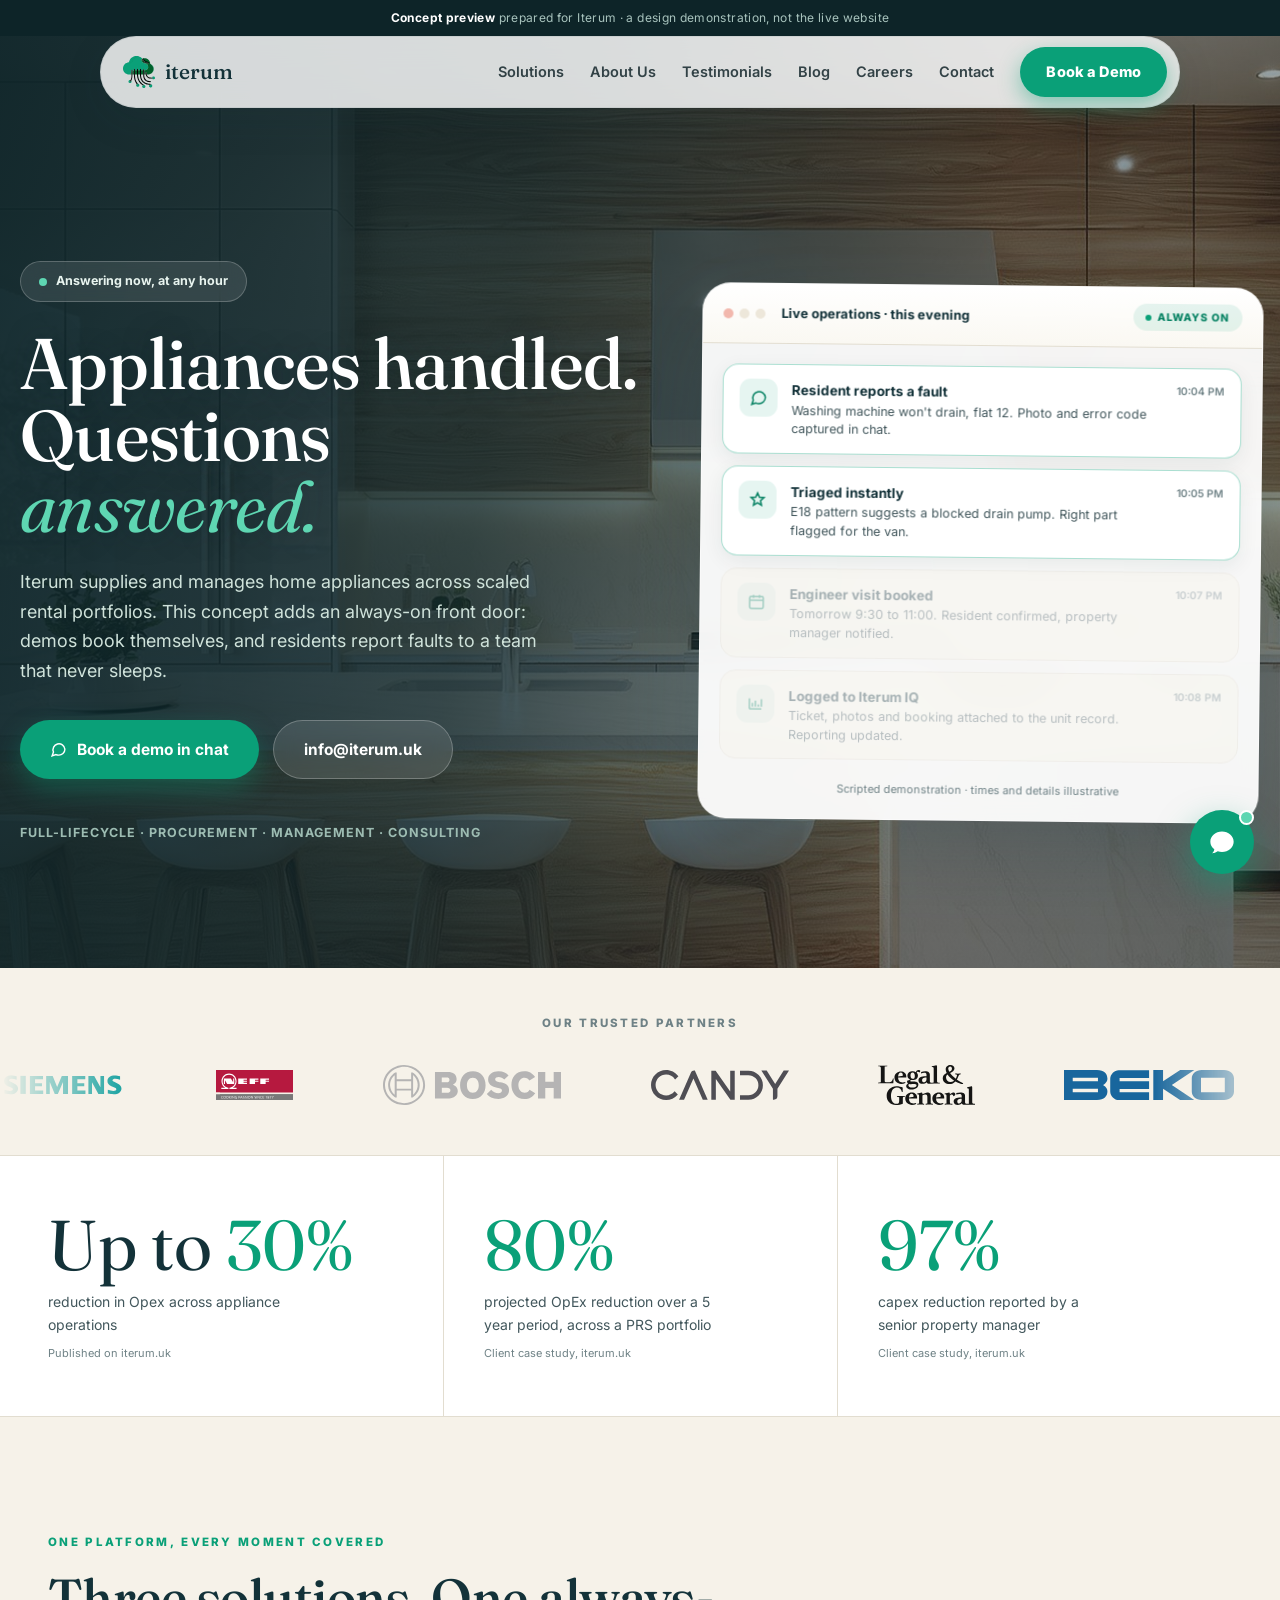
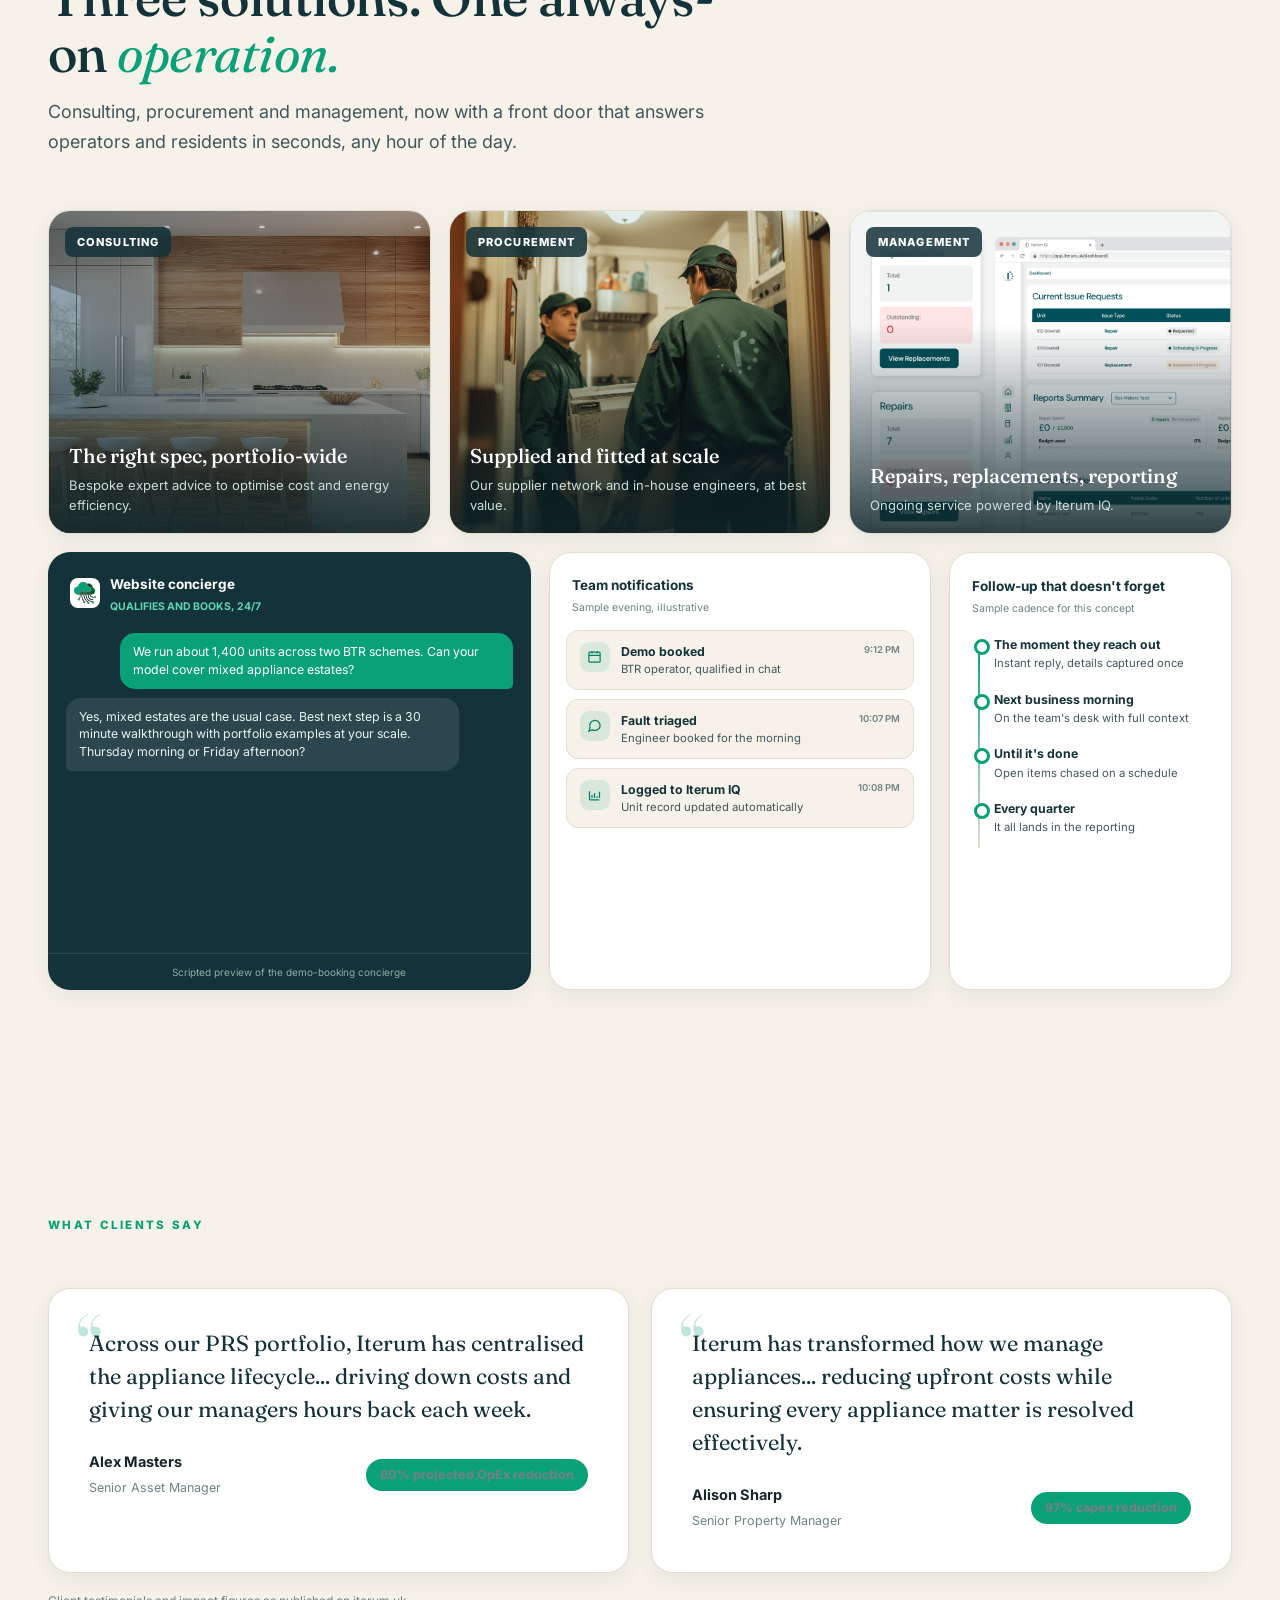
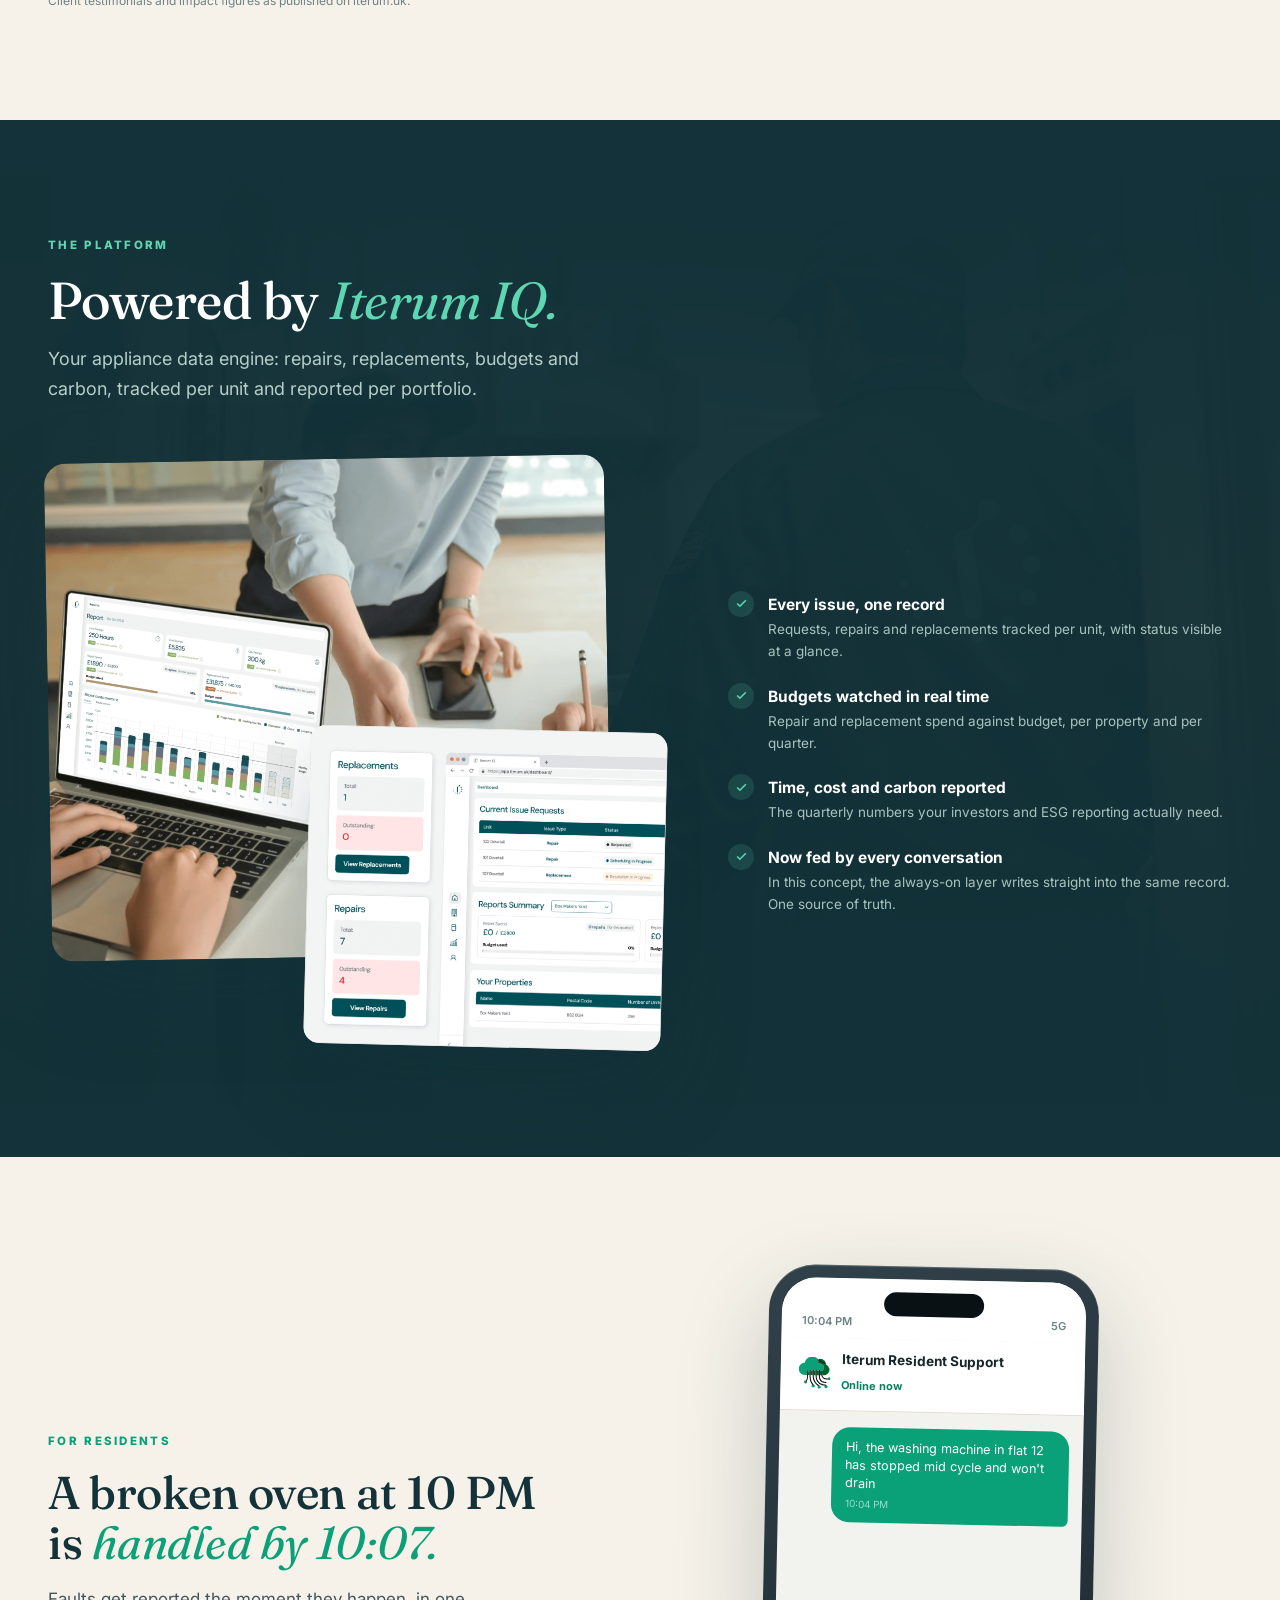
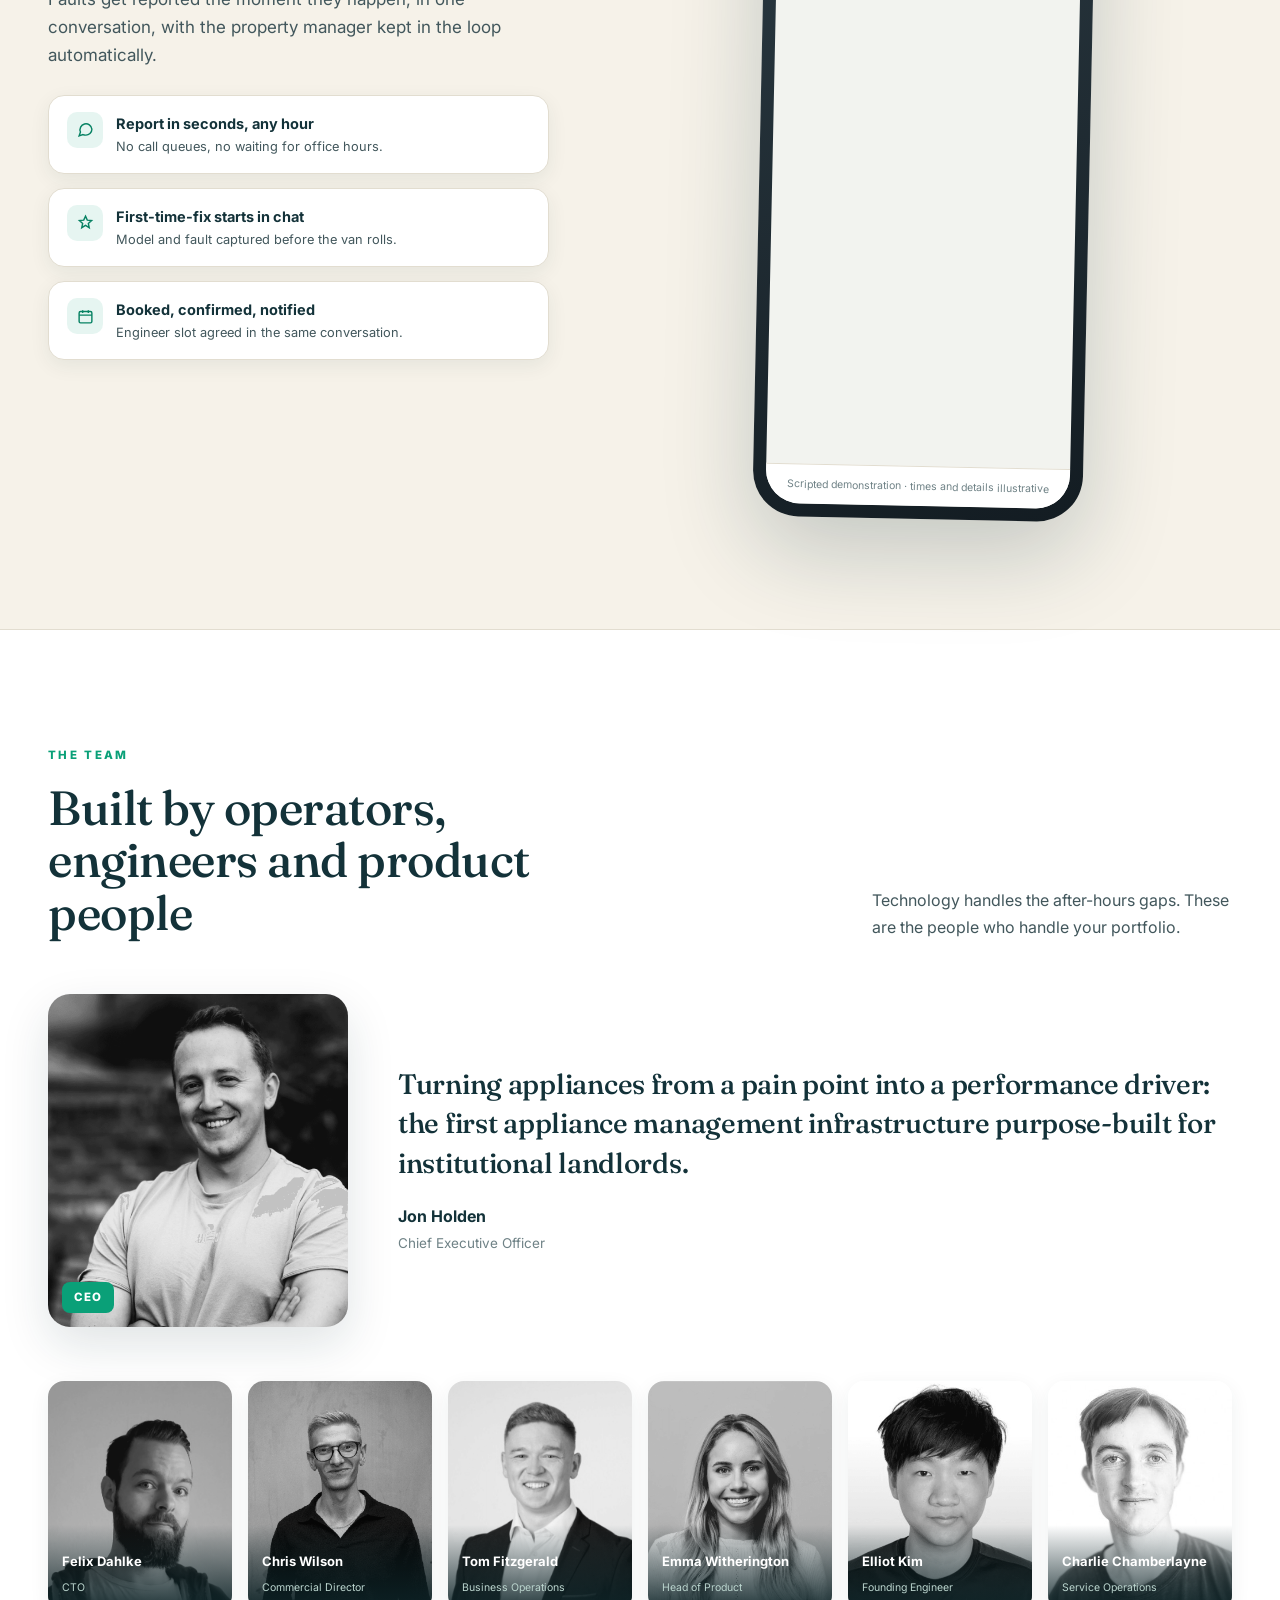
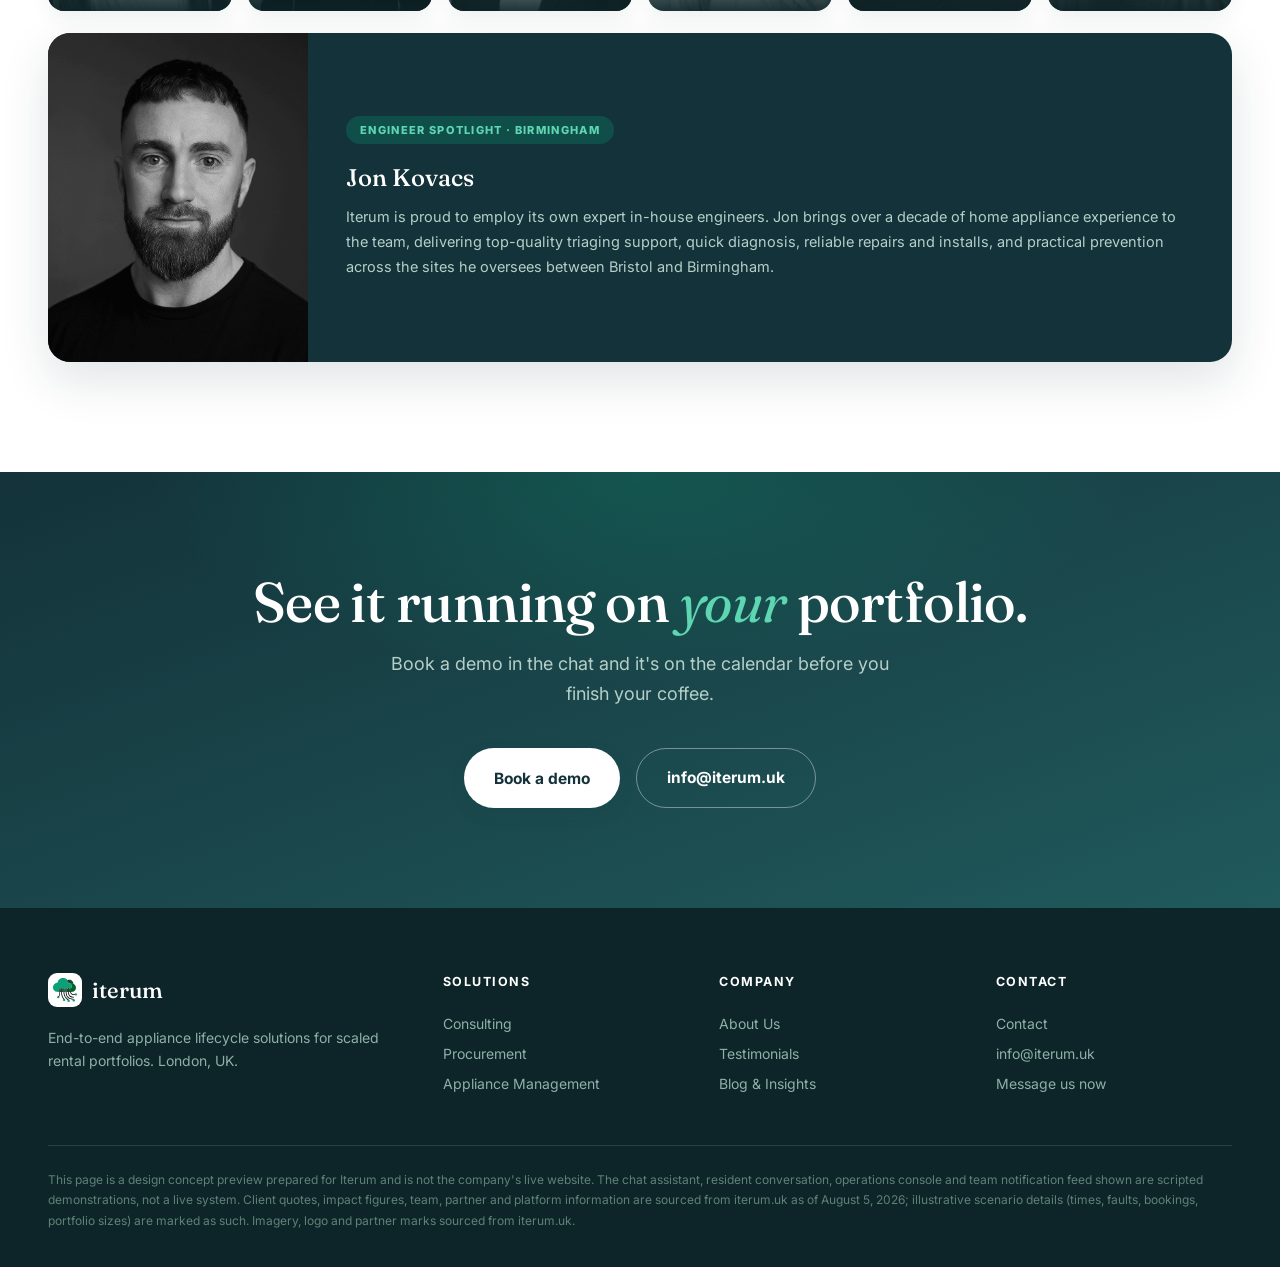
==== commit 761dbfb3: "Bright green Book a Demo nav CTA, mobile burger menu on all pages, careers page, blog covers from th" ====
--- a/index.html
+++ b/index.html
@@ -23,10 +23,22 @@
       <a href="about.html">About Us</a>
       <a href="testimonials.html">Testimonials</a>
       <a href="blog.html">Blog</a>
+      <a href="careers.html">Careers</a>
       <a href="contact.html">Contact</a>
       <a href="#" class="nav-cta" onclick="openChat();return false">Book a Demo</a>
+      <button class="nav-burger" onclick="toggleMenu()" aria-label="Menu"><i></i><i></i><i></i></button>
     </div>
   </nav>
+  <div class="mobile-menu" id="mobileMenu">
+    <a href="index.html">Home</a>
+    <a href="solutions.html">Solutions</a>
+    <a href="about.html">About Us</a>
+    <a href="testimonials.html">Testimonials</a>
+    <a href="blog.html">Blog</a>
+    <a href="careers.html">Careers</a>
+    <a href="contact.html">Contact</a>
+    <a href="#" class="mm-cta" onclick="openChat();toggleMenu();return false">Book a Demo</a>
+  </div>
 </div>
 
 <header class="hero">
--- a/assets/site.css
+++ b/assets/site.css
@@ -55,9 +55,16 @@
 .navlinks{display:flex;gap:26px;align-items:center}
 .navlinks a{font-size:14.5px;font-weight:600;color:var(--ink);opacity:.85}
 .navlinks a:hover{opacity:1;color:var(--green-dark)}
-.nav-cta{background:var(--teal);color:#fff;padding:12px 24px;border-radius:999px;font-size:14px;font-weight:700}
-.nav-cta:hover{background:var(--green);color:#fff;opacity:1}
-@media(max-width:920px){.navlinks a:not(.nav-cta){display:none}}
+.navlinks a.nav-cta{background:var(--green);color:#fff;padding:13px 26px;border-radius:999px;font-size:14.5px;font-weight:800;opacity:1;box-shadow:0 8px 22px rgba(10,160,120,.45);letter-spacing:.01em}
+.navlinks a.nav-cta:hover{background:var(--green-dark);color:#fff;transform:translateY(-1px)}
+.nav-burger{display:none;width:44px;height:44px;border-radius:12px;border:1px solid rgba(19,50,57,.12);background:#fff;cursor:pointer;align-items:center;justify-content:center;flex-direction:column;gap:5px}
+.nav-burger i{display:block;width:18px;height:2px;background:var(--teal);border-radius:2px}
+.mobile-menu{position:fixed;top:96px;left:18px;right:18px;background:#fff;border-radius:20px;box-shadow:var(--sh-lg);padding:14px;z-index:390;display:none}
+.mobile-menu.open{display:block}
+.mobile-menu a{display:block;padding:13px 16px;font-size:16px;font-weight:700;color:var(--teal);border-radius:12px}
+.mobile-menu a:active,.mobile-menu a:hover{background:var(--cream)}
+.mobile-menu .mm-cta{background:var(--green);color:#fff;text-align:center;margin-top:8px}
+@media(max-width:920px){.navlinks a:not(.nav-cta){display:none}.nav-burger{display:flex}}
 
 /* hero: full-bleed cinematic */
 .hero{position:relative;overflow:hidden;margin-top:-92px;padding-top:92px}
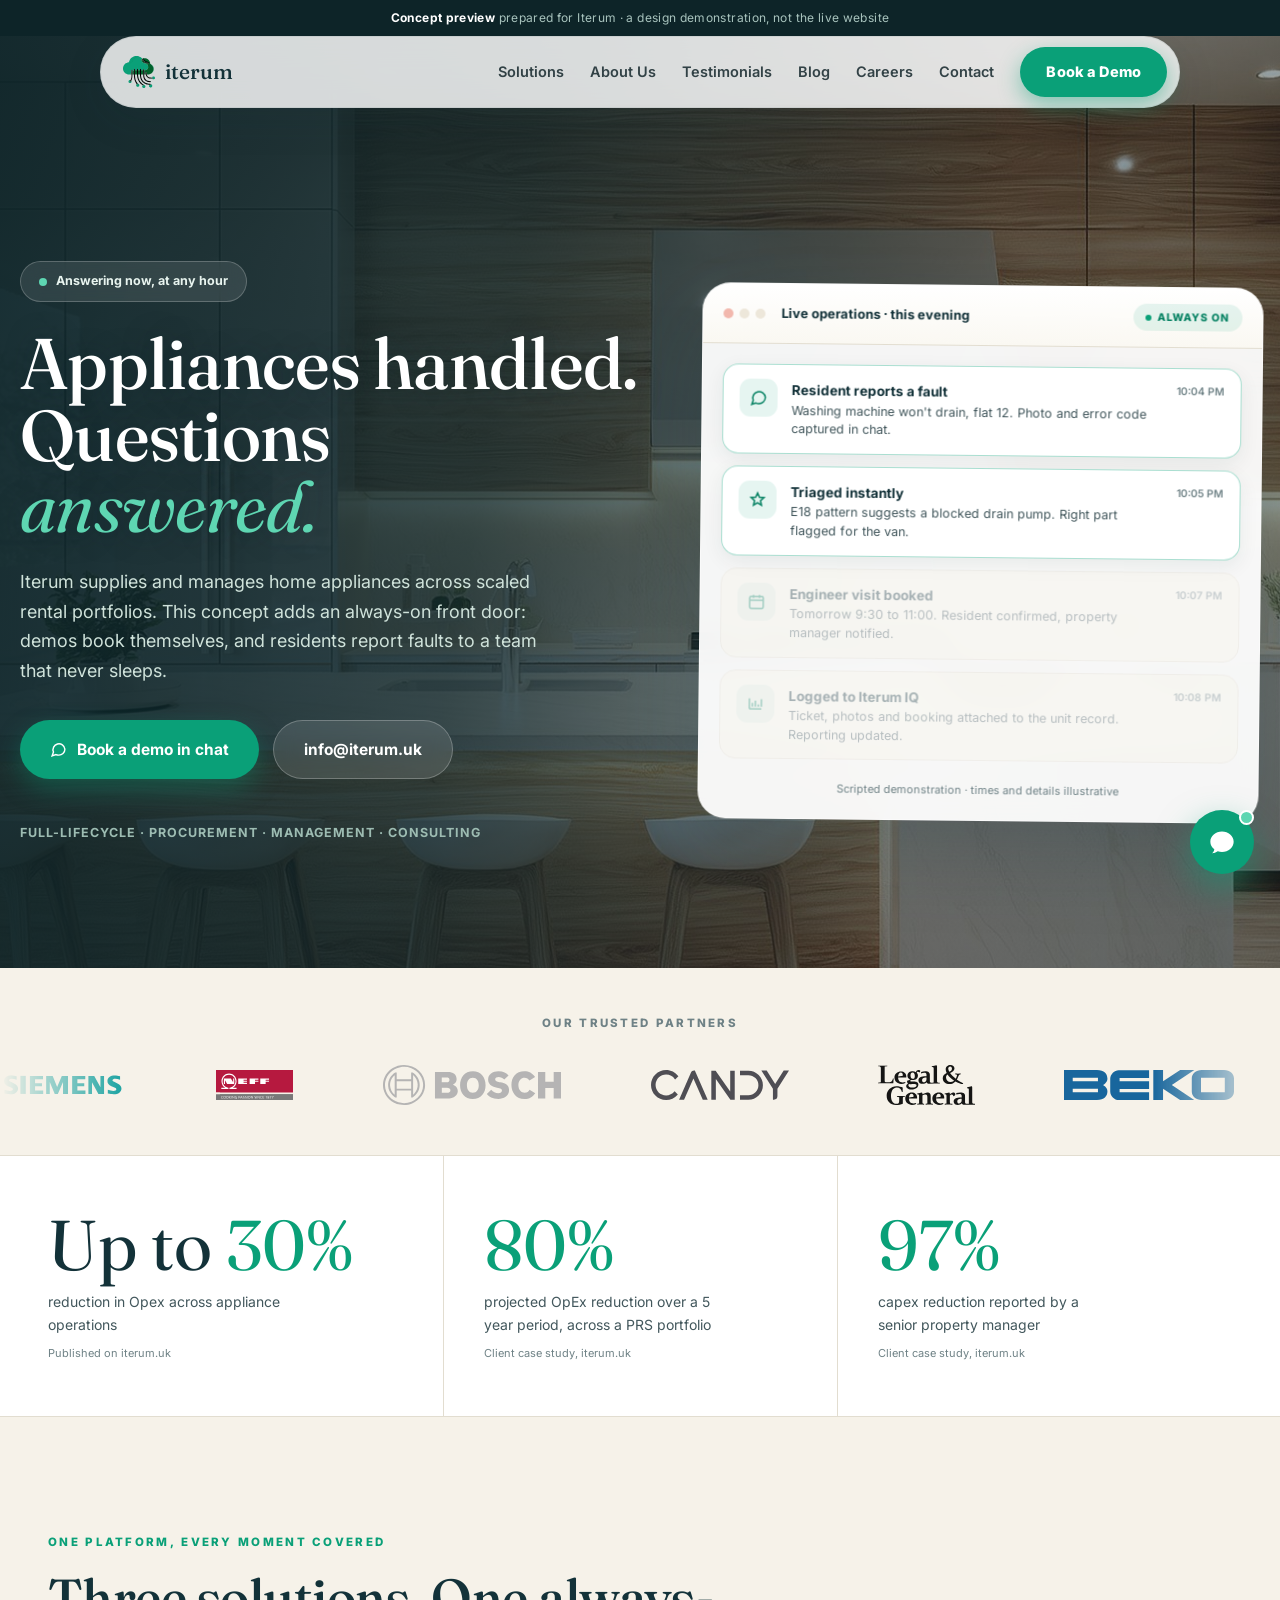
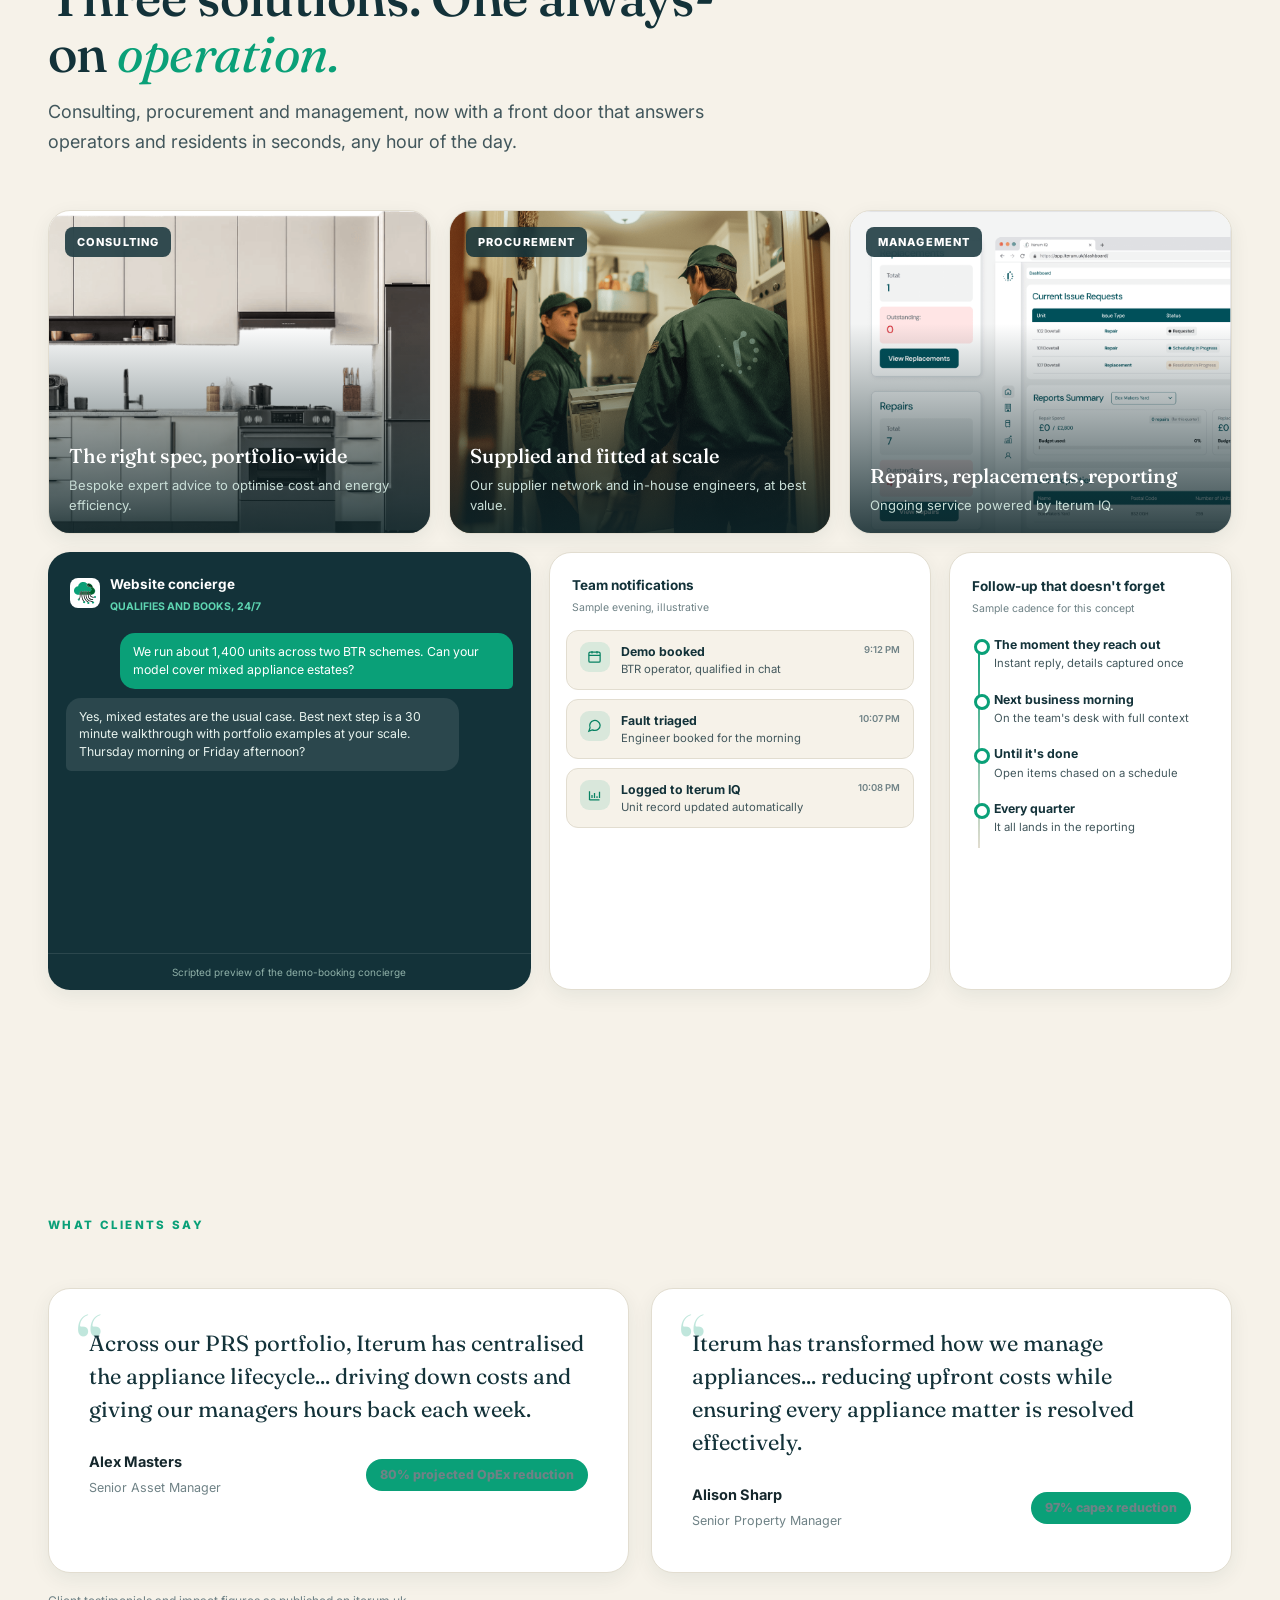
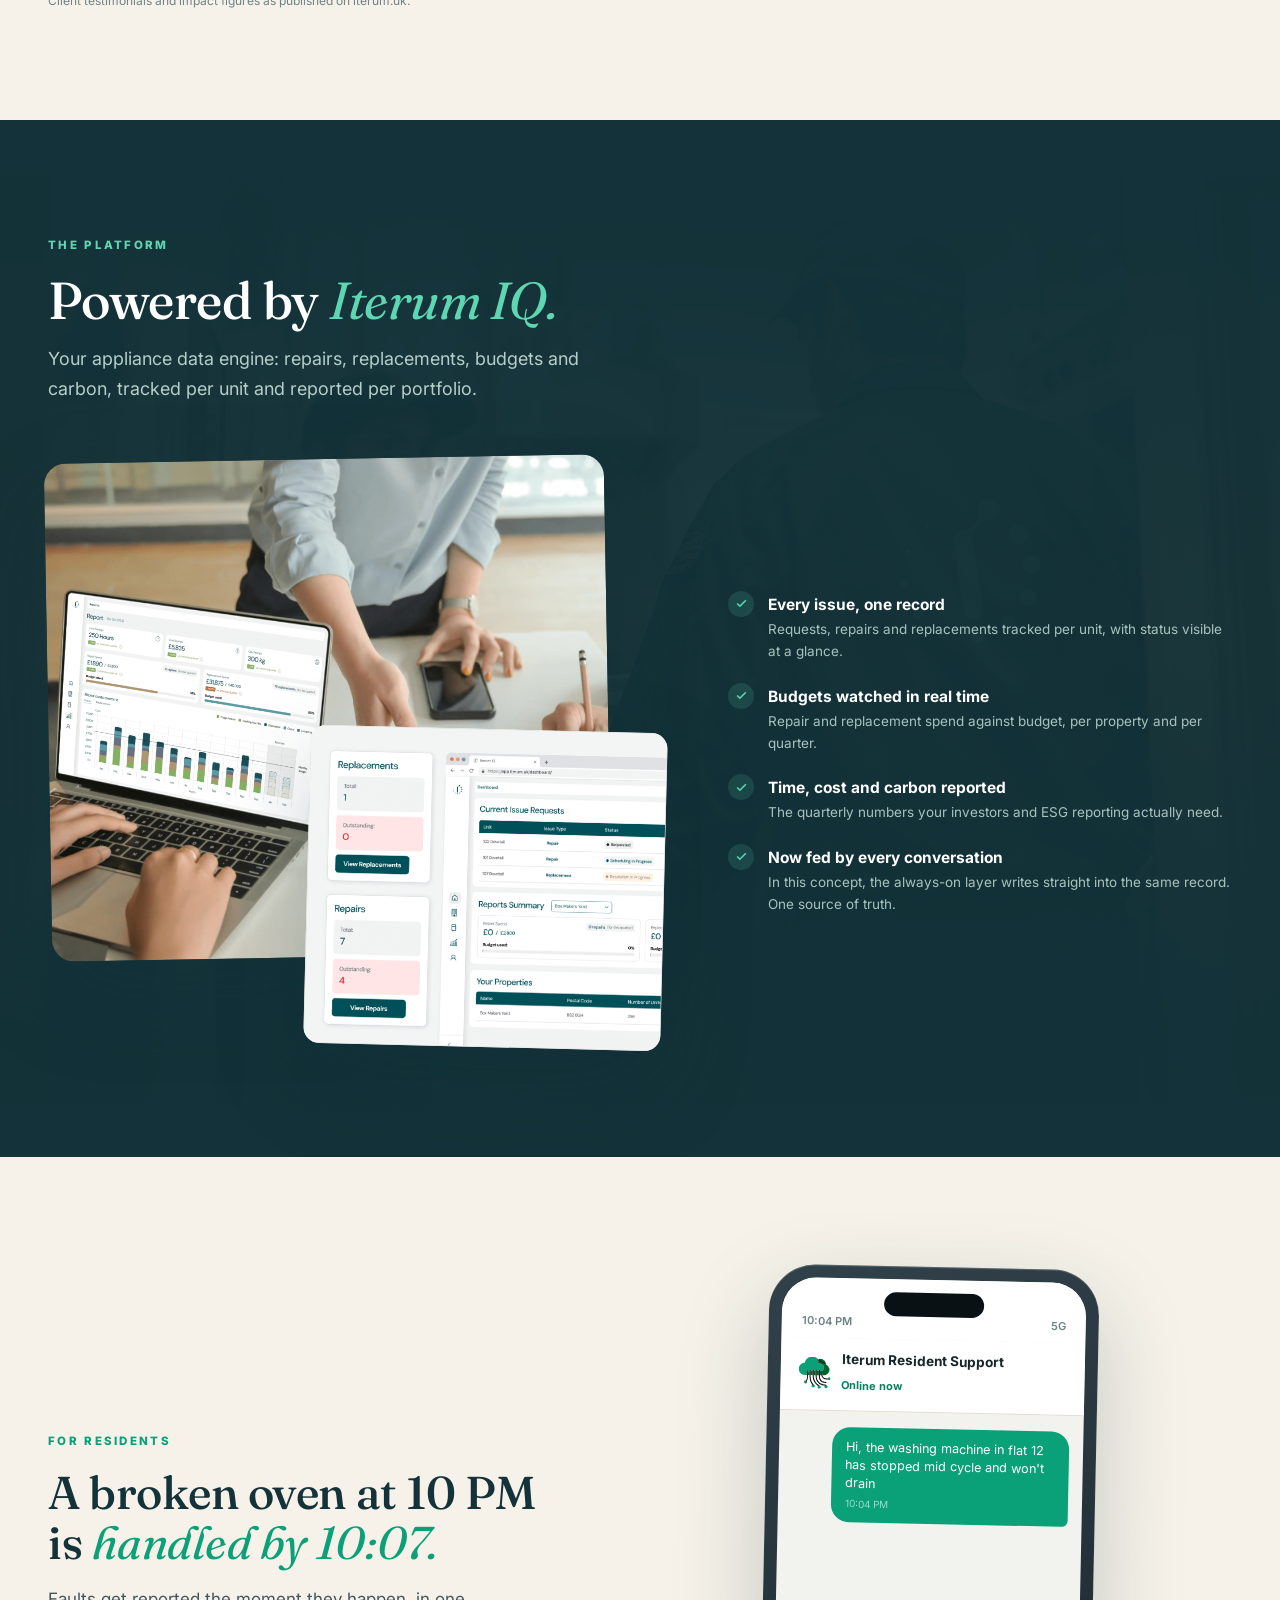
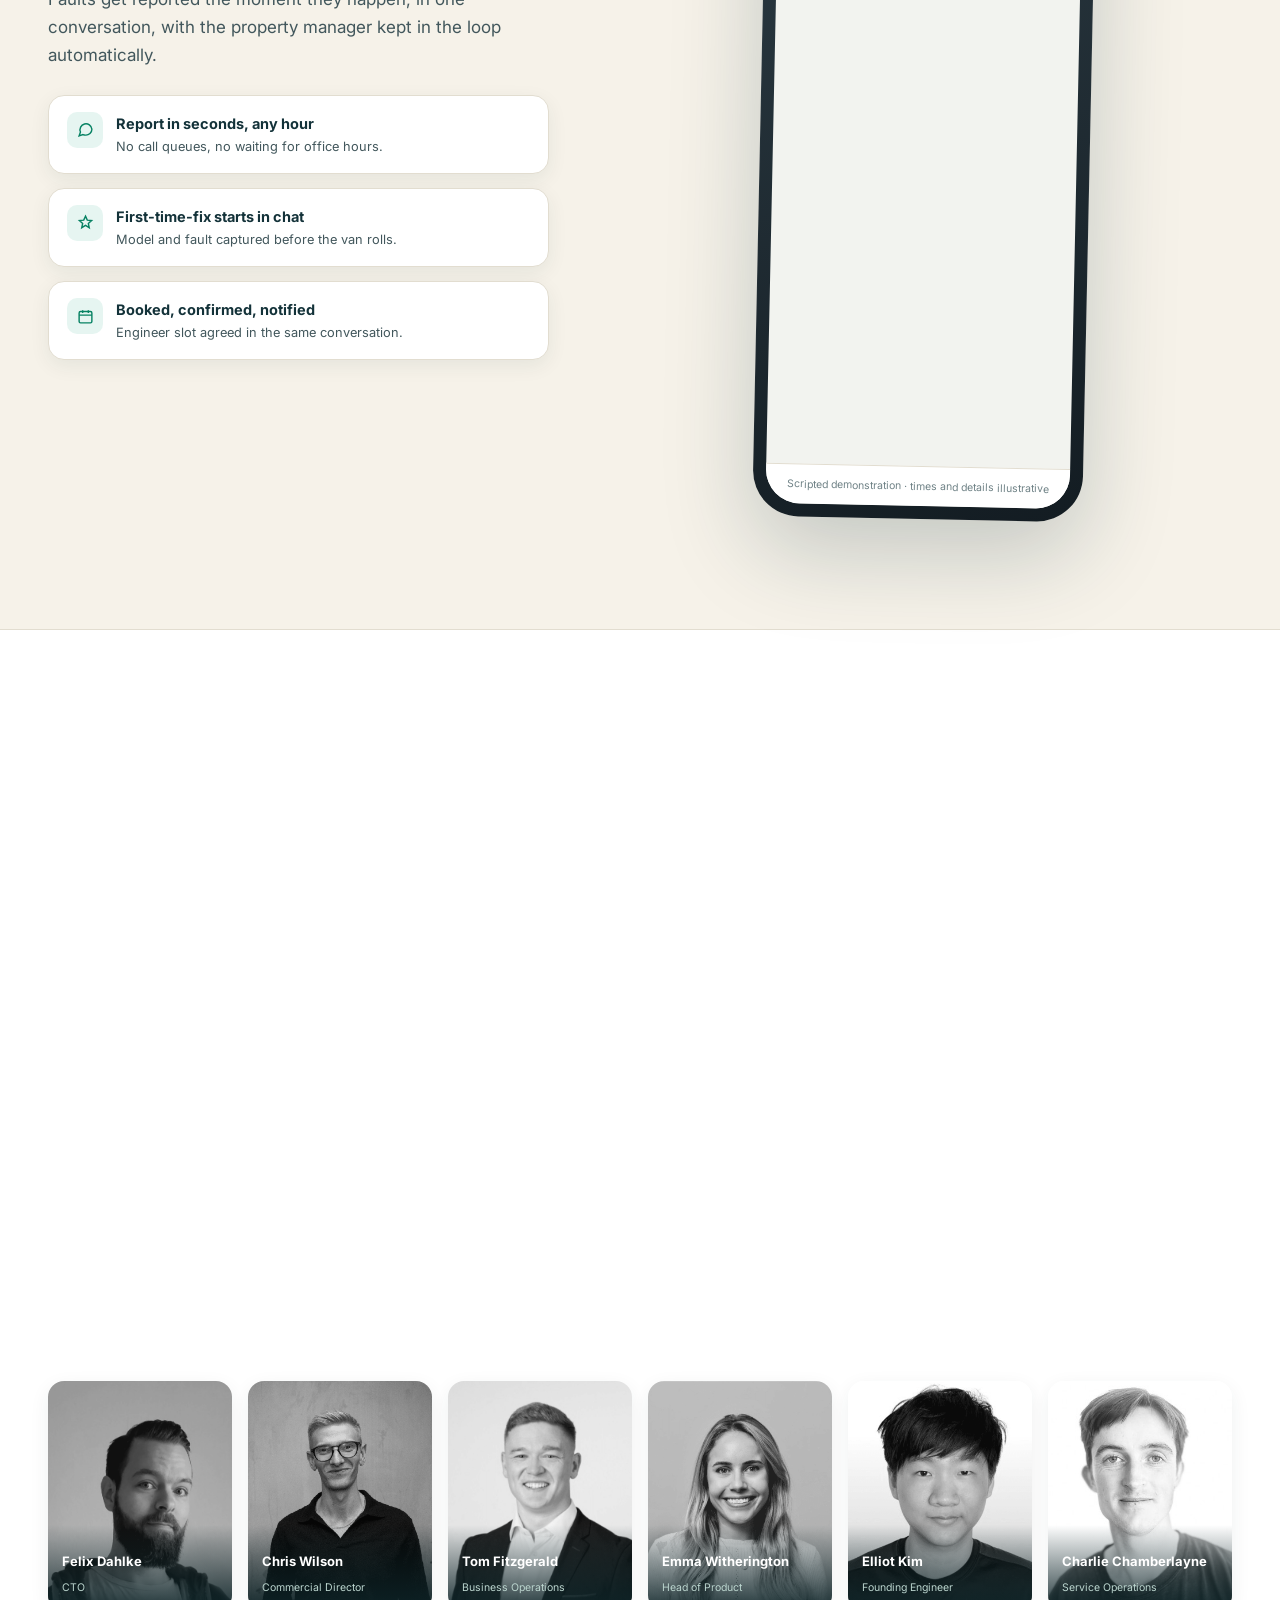
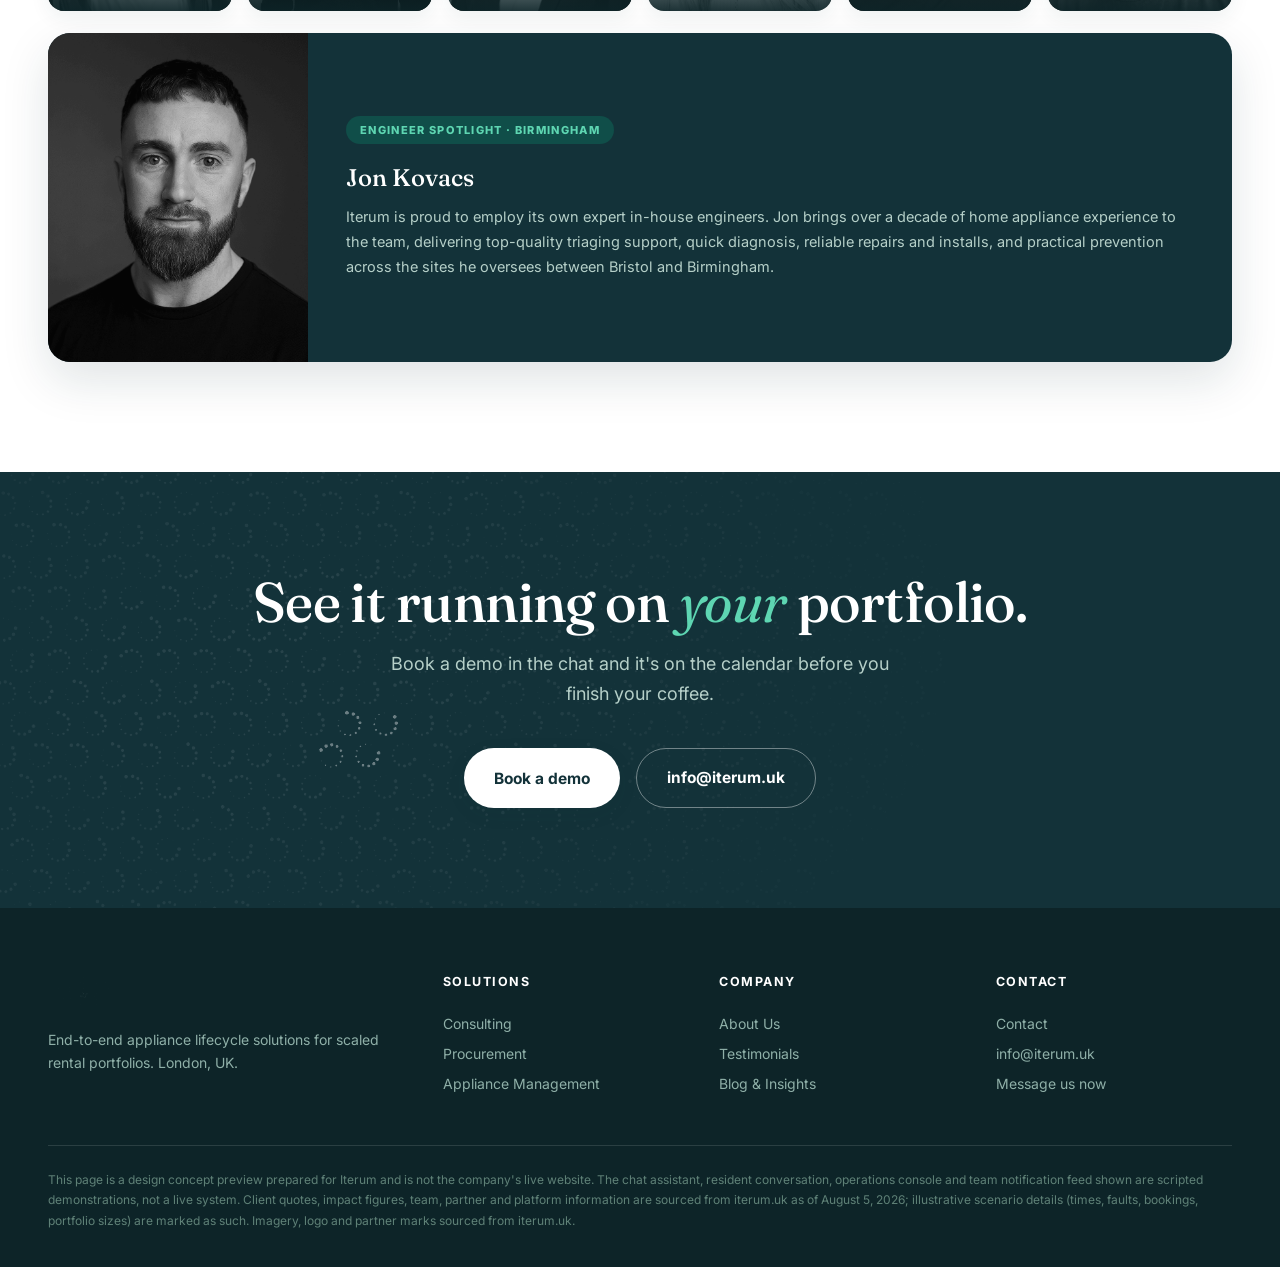
==== commit a04b639f: "Solutions page rebuilt with photo hero and solution cards, new site images placed (second kitchen, a" ====
--- a/index.html
+++ b/index.html
@@ -125,7 +125,7 @@
     </div>
     <div class="bento">
       <div class="tile photo t-consult reveal">
-        <img src="assets/hero-kitchen.jpg" alt="A modern kitchen in a managed rental home">
+        <img src="assets/appliance-set.png" alt="A specified appliance set">
         <span class="tag">Consulting</span>
         <div class="cap"><b>The right spec, portfolio-wide</b><p>Bespoke expert advice to optimise cost and energy efficiency.</p></div>
       </div>
@@ -295,7 +295,7 @@
   <div class="wrap">
     <div class="cols">
       <div>
-        <div class="flogo"><img src="assets/logo-mark.svg" alt="Iterum"><b>iterum</b></div>
+        <div class="flogo"><img src="assets/logo-white.png" alt="Iterum"></div>
         <p>End-to-end appliance lifecycle solutions for scaled rental portfolios. London, UK.</p>
       </div>
       <div>
--- a/assets/site.css
+++ b/assets/site.css
@@ -294,7 +294,7 @@
 
 /* cta */
 .ctaband{background:linear-gradient(160deg,var(--teal) 0%,var(--teal-2) 100%);color:#fff;text-align:center;position:relative;overflow:hidden}
-.ctaband::before{content:'';position:absolute;inset:0;background:radial-gradient(700px 300px at 50% 0%,rgba(10,160,120,.25),transparent 70%)}
+.ctaband::before{content:'';position:absolute;inset:0;background:url('brand-pattern.png') center/cover,radial-gradient(700px 300px at 50% 0%,rgba(10,160,120,.25),transparent 70%)}
 .ctaband .wrap{padding-top:100px;padding-bottom:100px;position:relative;z-index:2}
 .ctaband h2{font-size:clamp(32px,4.8vw,56px);color:#fff;max-width:800px;margin:0 auto 18px;line-height:1.06}
 .ctaband h2 em{font-style:italic;color:var(--mint);font-weight:400}
@@ -304,7 +304,7 @@
 footer{background:var(--teal-deep);color:#8fb0a8;padding:64px 0 36px;font-size:14px}
 footer .cols{display:grid;grid-template-columns:1.5fr 1fr 1fr 1fr;gap:40px;margin-bottom:46px}
 footer .flogo{display:flex;align-items:center;gap:10px;margin-bottom:18px}
-footer .flogo img{height:34px;width:34px;background:#fff;border-radius:9px;padding:5px}
+footer .flogo img{height:38px;width:auto}
 footer .flogo b{font-family:'Fraunces',serif;font-size:22px;color:#fff;font-weight:500}
 footer h4{color:#fff;font-size:12.5px;letter-spacing:.12em;text-transform:uppercase;margin-bottom:16px}
 footer a{display:block;padding:3.5px 0}
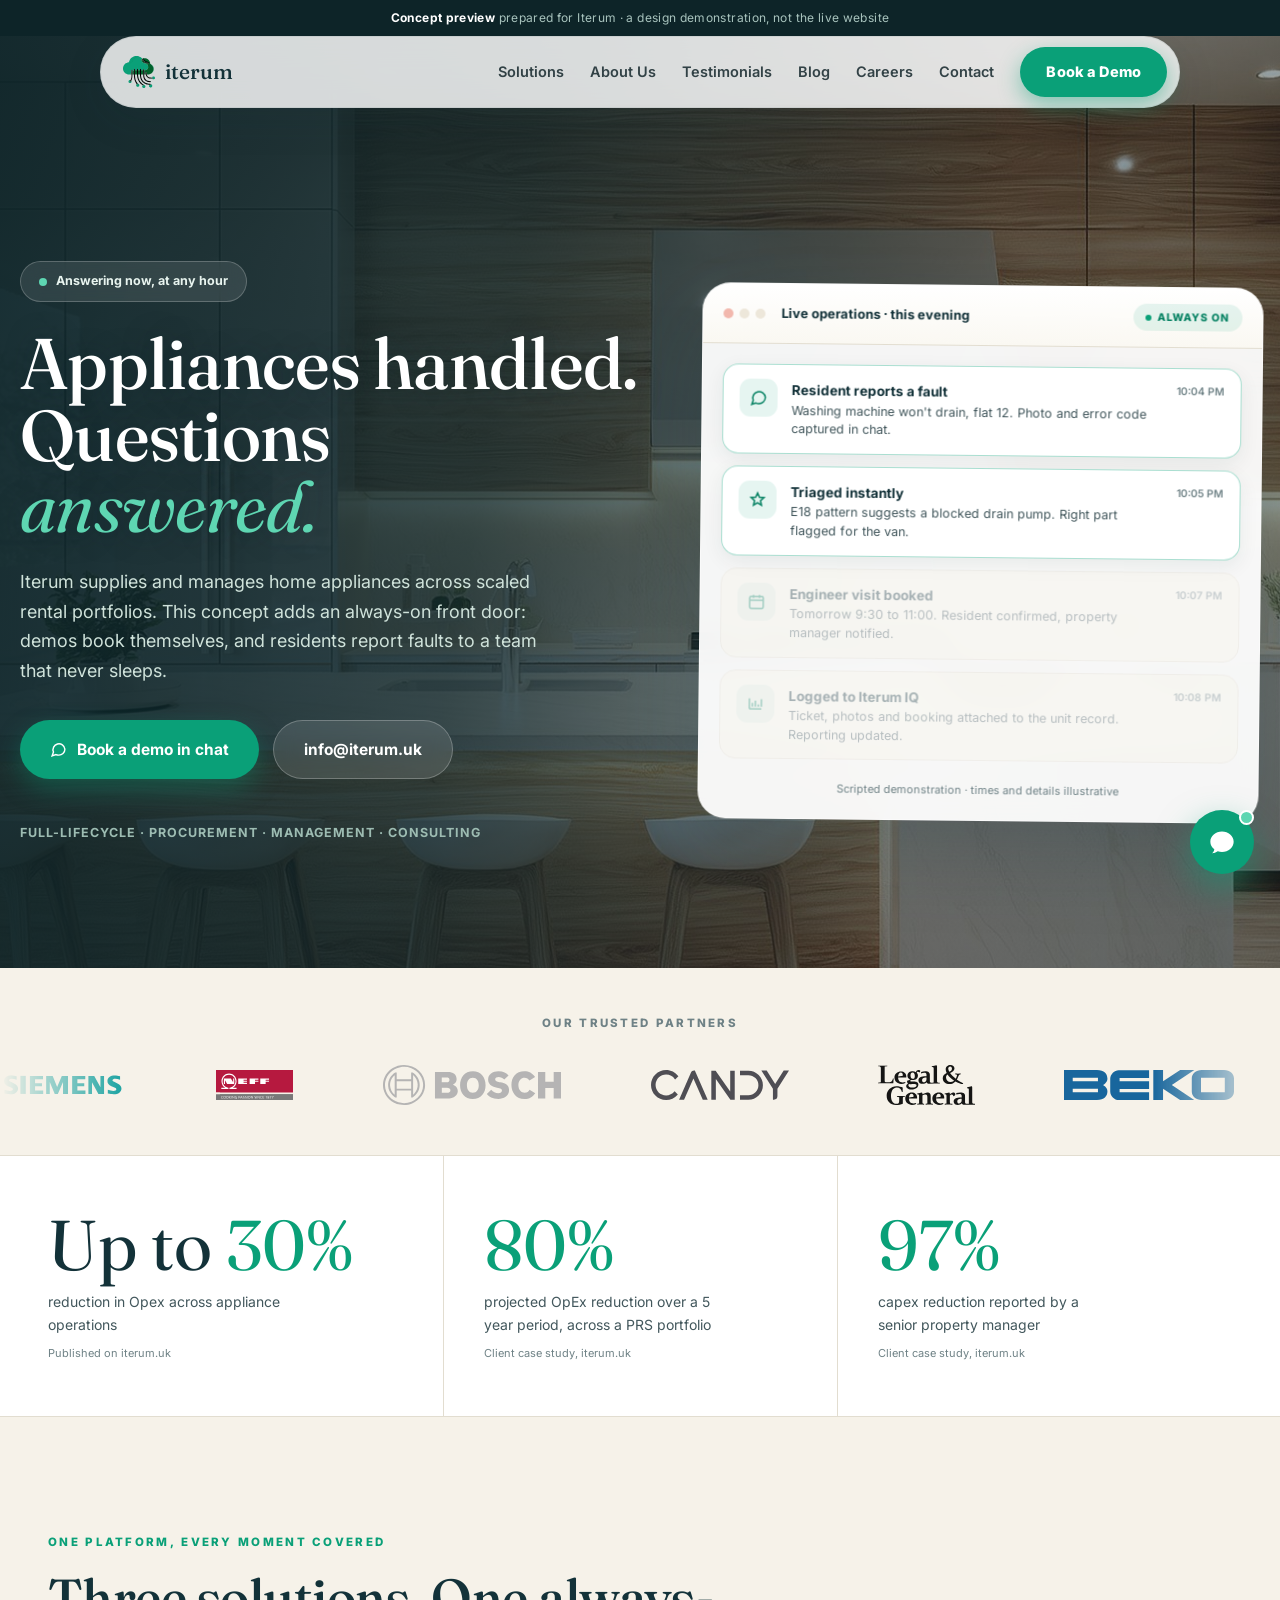
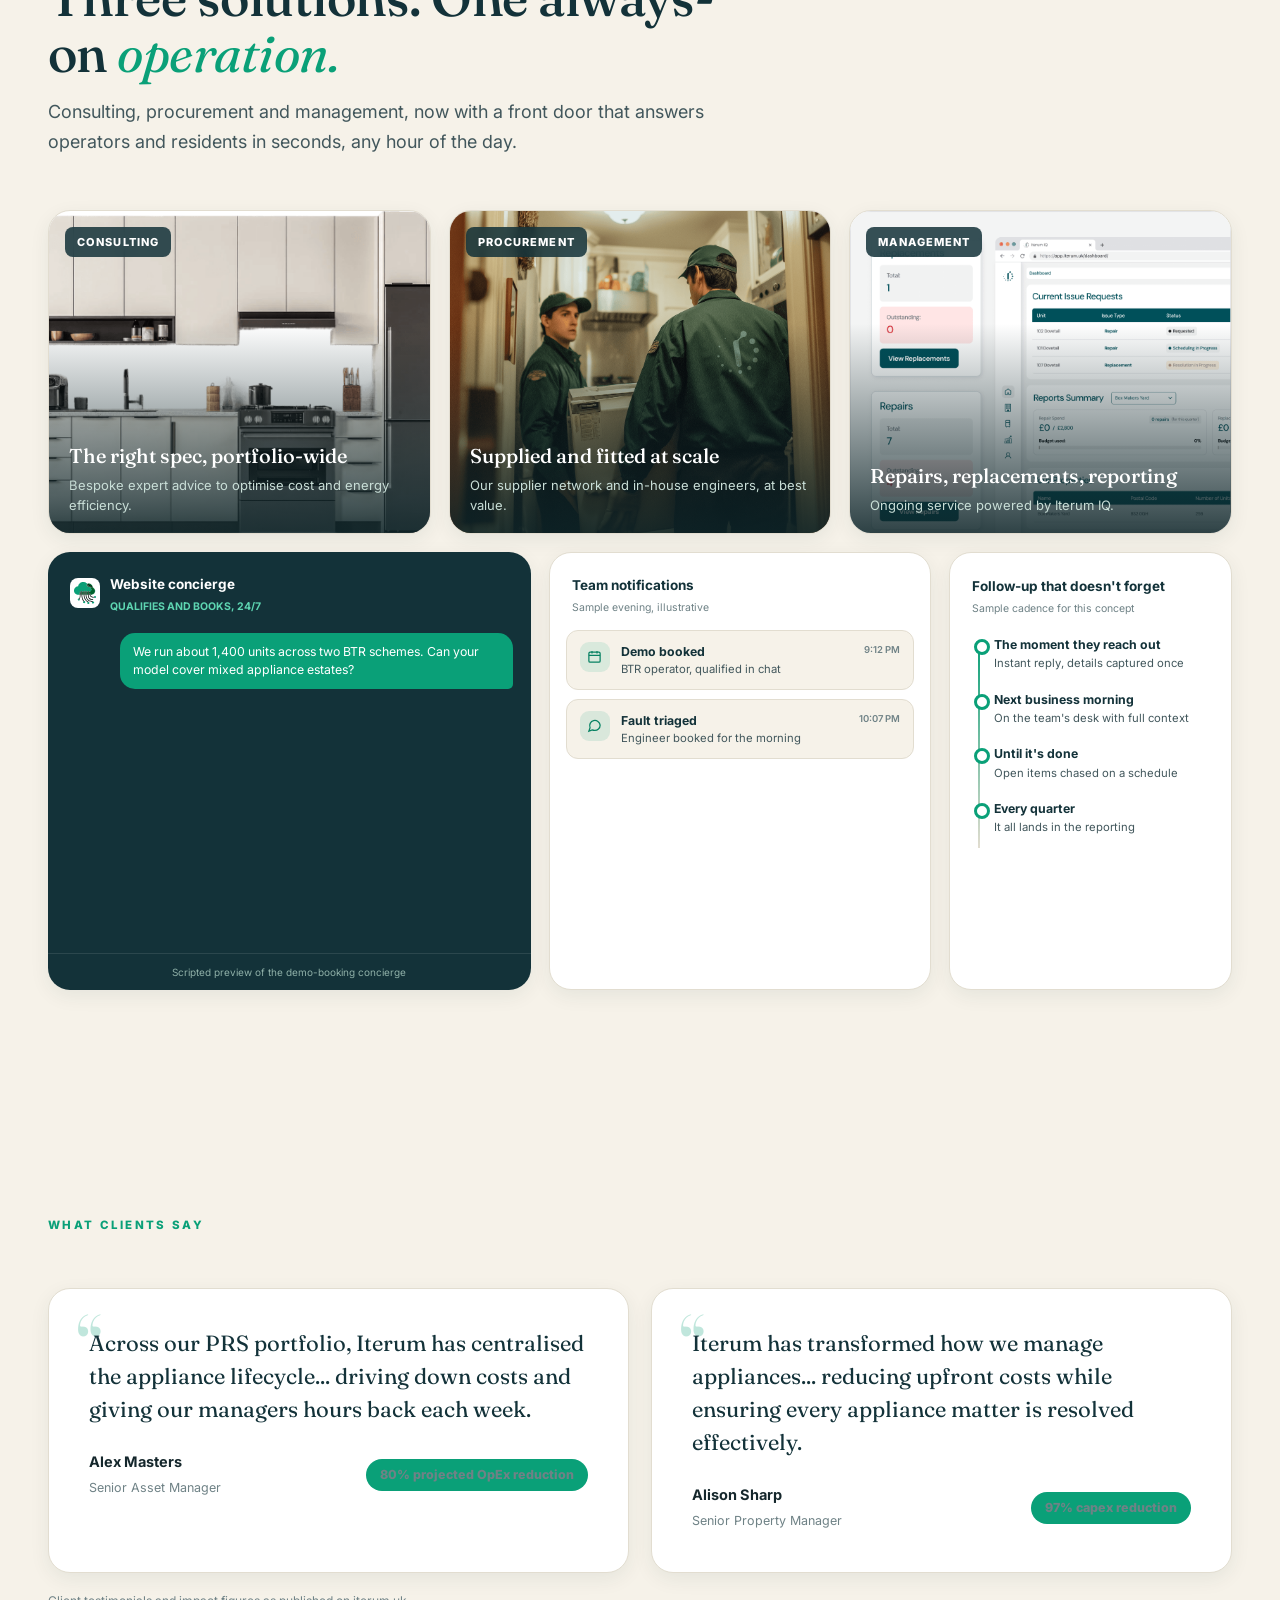
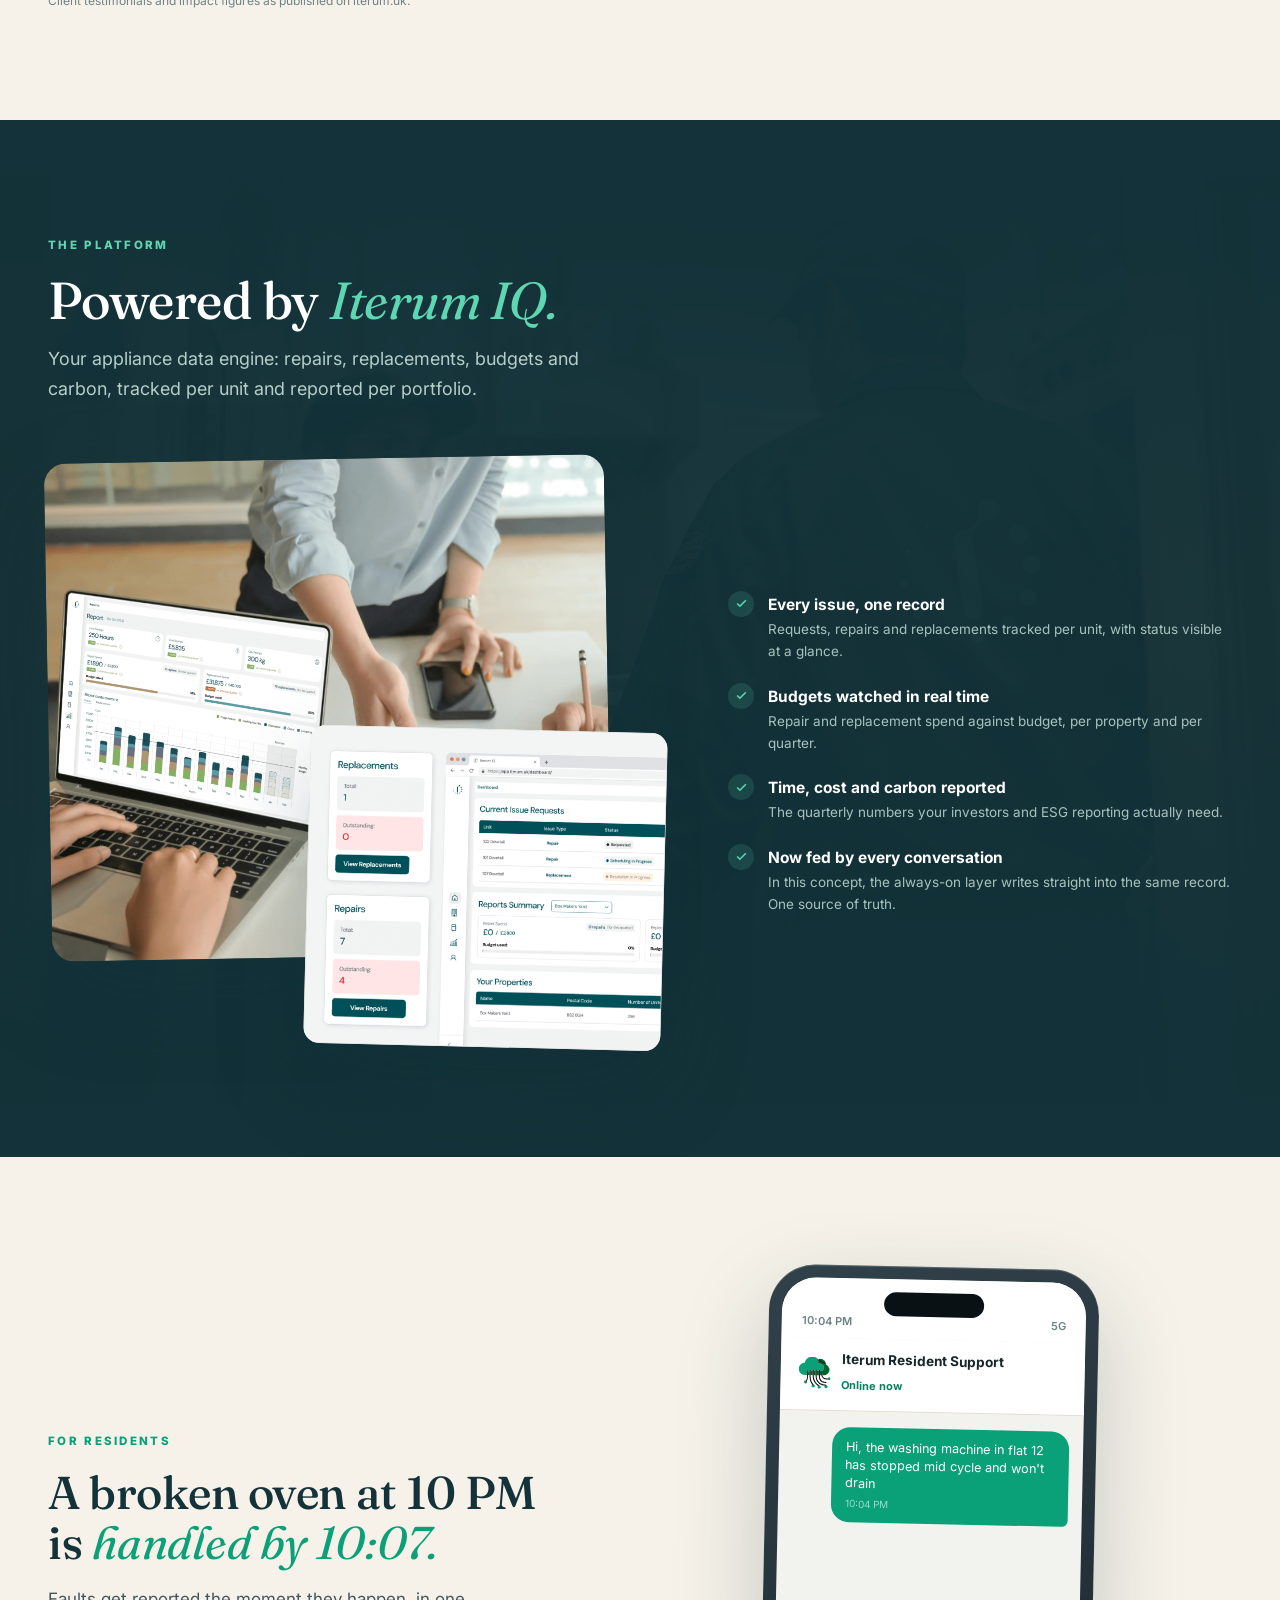
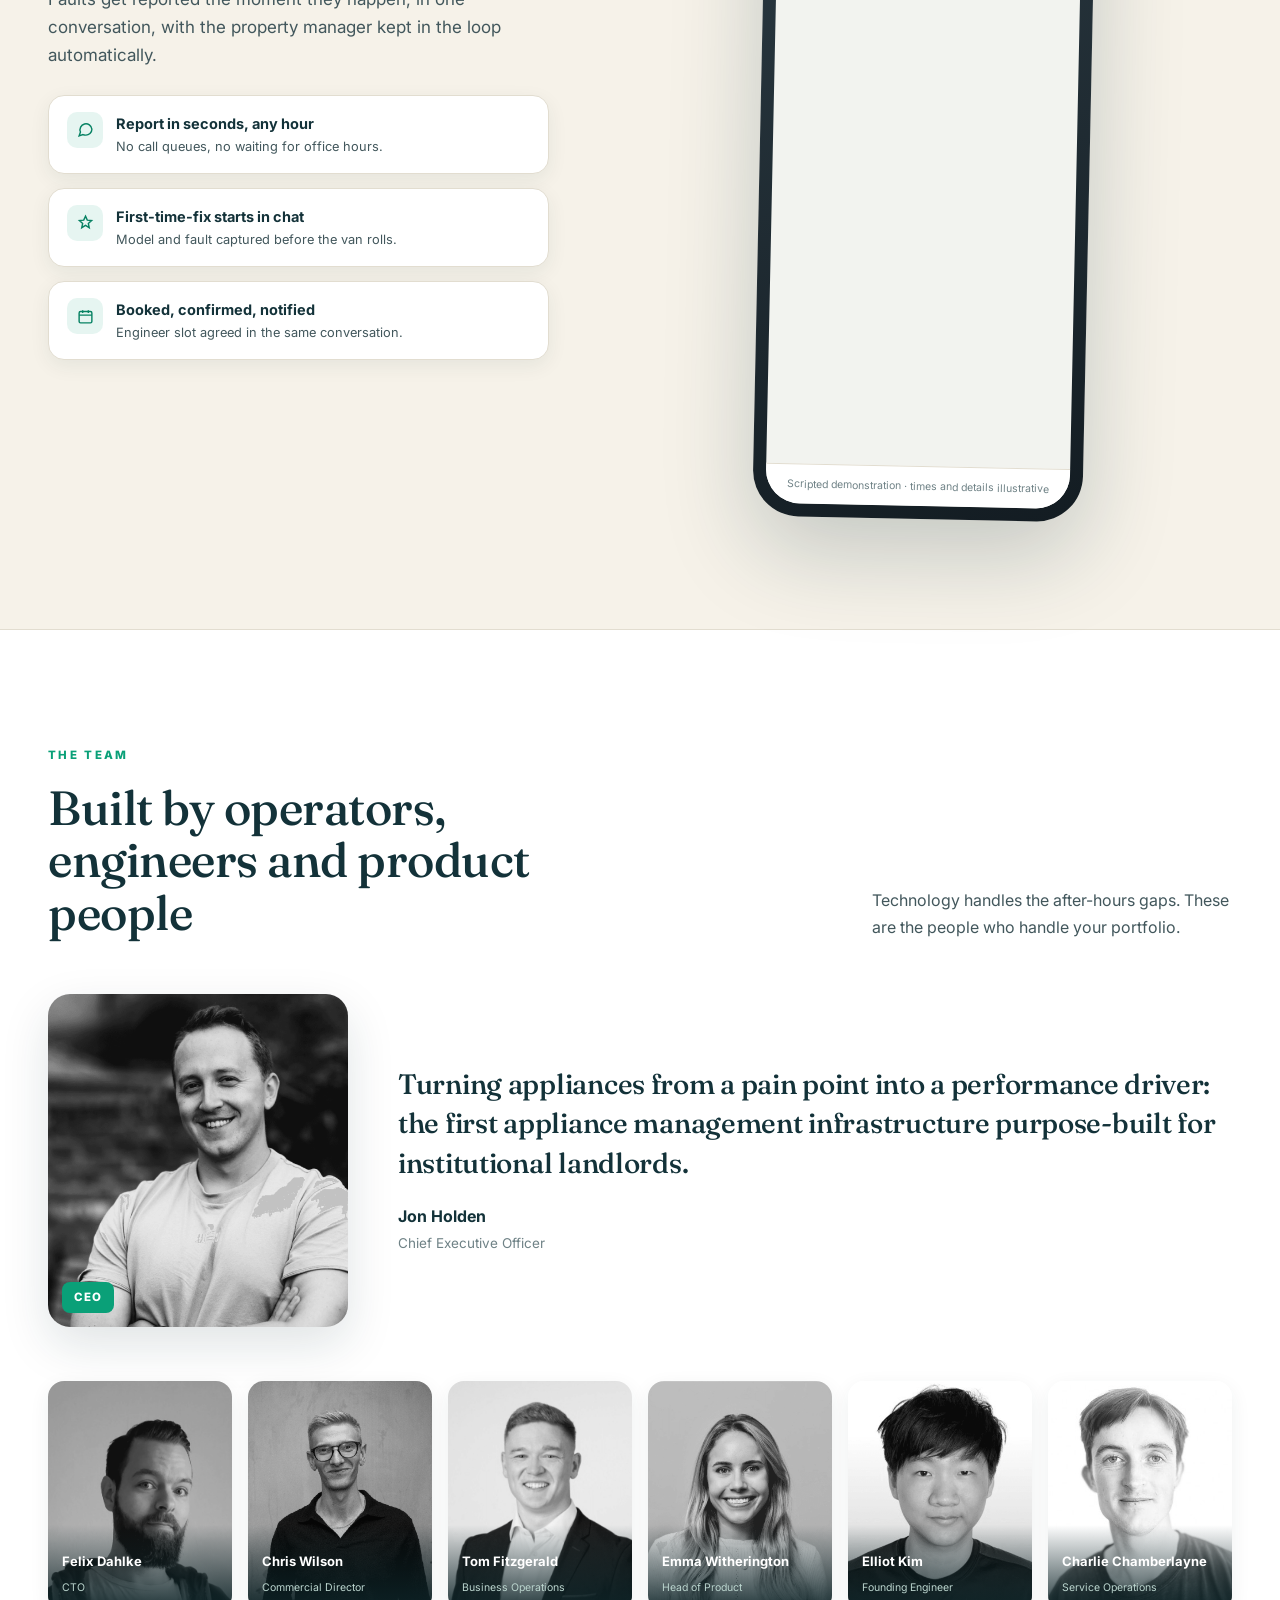
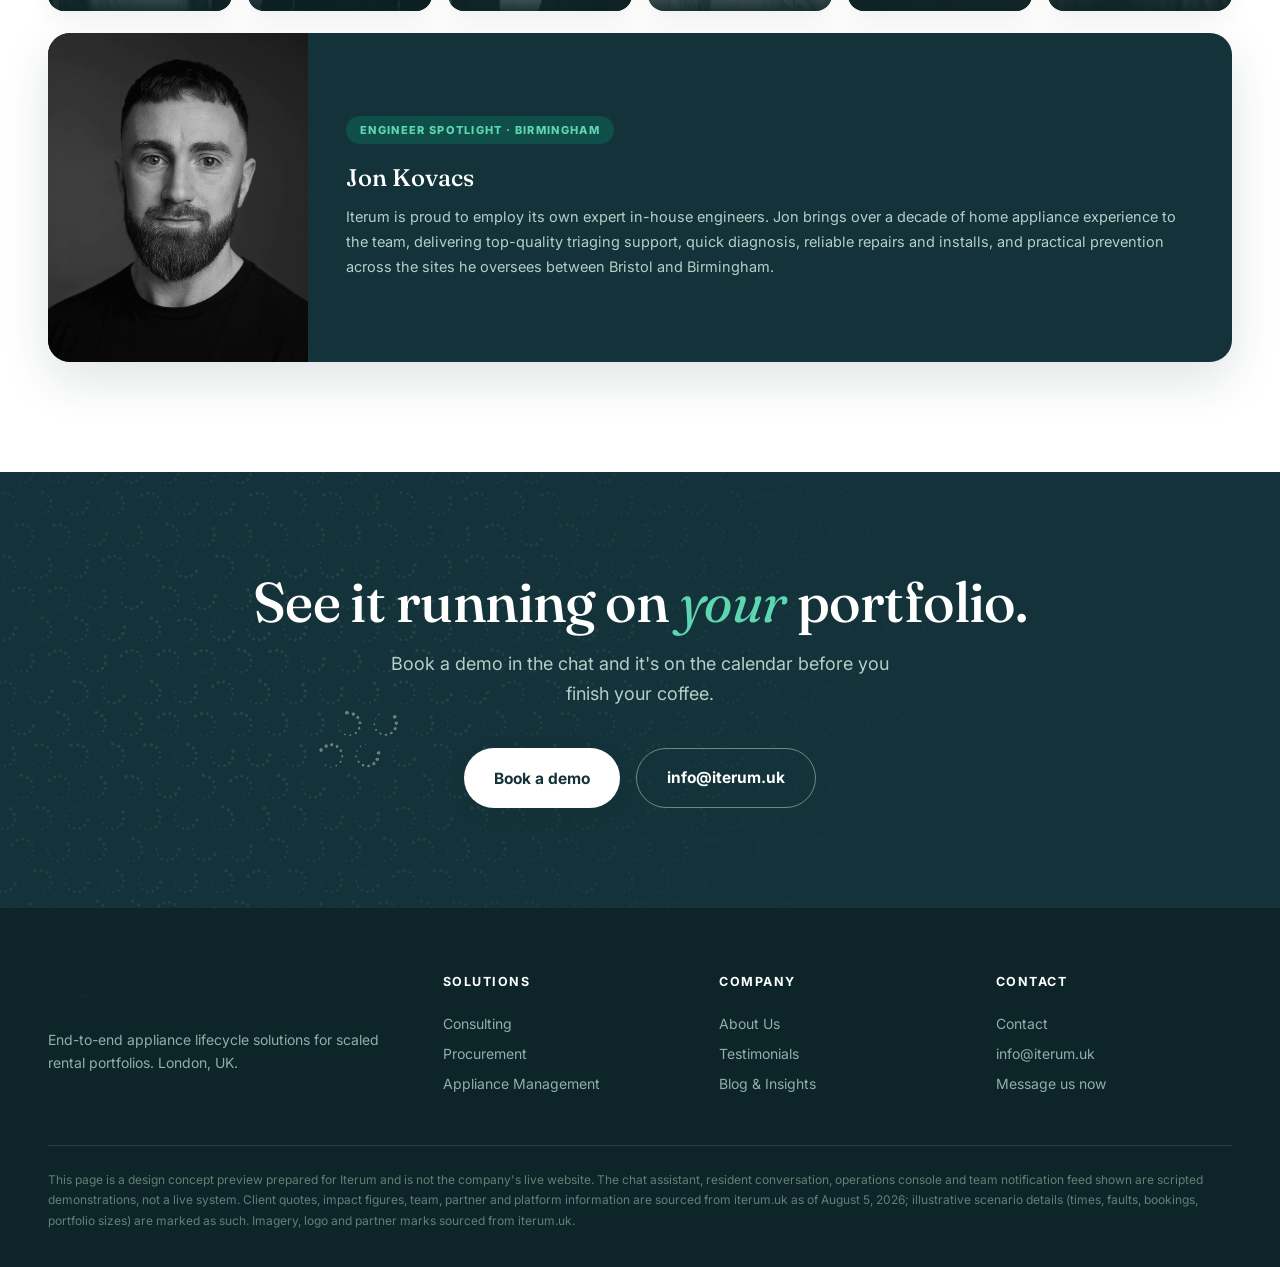
==== commit 6fe66a09: "Lock button text colours with important, cache-bust shared assets to v7" ====
--- a/index.html
+++ b/index.html
@@ -9,7 +9,7 @@
 <link rel="preconnect" href="https://fonts.googleapis.com">
 <link rel="preconnect" href="https://fonts.gstatic.com" crossorigin>
 <link href="https://fonts.googleapis.com/css2?family=Fraunces:ital,opsz,wght@0,9..144,400;0,9..144,500;0,9..144,600;1,9..144,400;1,9..144,500&family=Inter:wght@400;500;600;700;800&display=swap" rel="stylesheet">
-<link rel="stylesheet" href="assets/site.css">
+<link rel="stylesheet" href="assets/site.css?v=7">
 </head>
 <body>
 
@@ -367,6 +367,6 @@
 const th = document.getElementById('smsThread'); if(th) smsObs.observe(th);
 
 </script>
-<script src="assets/site.js"></script>
+<script src="assets/site.js?v=7"></script>
 </body>
 </html>
--- a/assets/site.css
+++ b/assets/site.css
@@ -30,13 +30,13 @@
 .section{padding:110px 0}
 .btn{display:inline-flex;align-items:center;justify-content:center;gap:10px;font-weight:700;font-size:15.5px;padding:16px 30px;border-radius:999px;cursor:pointer;border:none;transition:all .18s ease;font-family:'Inter',sans-serif}
 .btn svg{width:17px;height:17px}
-.btn-green{background:var(--green);color:#fff;box-shadow:0 10px 26px rgba(10,160,120,.35)}
+.btn-green{background:var(--green);color:#fff !important;box-shadow:0 10px 26px rgba(10,160,120,.35)}
 .btn-green:hover{background:var(--green-dark);transform:translateY(-2px)}
-.btn-dark{background:var(--teal);color:#fff}
+.btn-dark{background:var(--teal);color:#fff !important}
 .btn-dark:hover{background:var(--teal-deep);transform:translateY(-2px)}
-.btn-white{background:#fff;color:var(--teal);box-shadow:var(--sh-sm)}
+.btn-white{background:#fff;color:var(--teal) !important;box-shadow:var(--sh-sm)}
 .btn-white:hover{transform:translateY(-2px);box-shadow:var(--sh-md)}
-.btn-ghost{background:transparent;color:#fff;border:1.5px solid rgba(255,255,255,.4)}
+.btn-ghost{background:transparent;color:#fff !important;border:1.5px solid rgba(255,255,255,.4)}
 .btn-ghost:hover{border-color:#fff;background:rgba(255,255,255,.08)}
 .reveal{opacity:0;transform:translateY(26px);transition:opacity .8s cubic-bezier(.2,.6,.2,1),transform .8s cubic-bezier(.2,.6,.2,1)}
 .reveal.vis{opacity:1;transform:none}
@@ -55,7 +55,7 @@
 .navlinks{display:flex;gap:26px;align-items:center}
 .navlinks a{font-size:14.5px;font-weight:600;color:var(--ink);opacity:.85}
 .navlinks a:hover{opacity:1;color:var(--green-dark)}
-.navlinks a.nav-cta{background:var(--green);color:#fff;padding:13px 26px;border-radius:999px;font-size:14.5px;font-weight:800;opacity:1;box-shadow:0 8px 22px rgba(10,160,120,.45);letter-spacing:.01em}
+.navlinks a.nav-cta{background:var(--green);color:#fff !important;padding:13px 26px;border-radius:999px;font-size:14.5px;font-weight:800;opacity:1;box-shadow:0 8px 22px rgba(10,160,120,.45);letter-spacing:.01em}
 .navlinks a.nav-cta:hover{background:var(--green-dark);color:#fff;transform:translateY(-1px)}
 .nav-burger{display:none;width:44px;height:44px;border-radius:12px;border:1px solid rgba(19,50,57,.12);background:#fff;cursor:pointer;align-items:center;justify-content:center;flex-direction:column;gap:5px}
 .nav-burger i{display:block;width:18px;height:2px;background:var(--teal);border-radius:2px}
@@ -63,7 +63,7 @@
 .mobile-menu.open{display:block}
 .mobile-menu a{display:block;padding:13px 16px;font-size:16px;font-weight:700;color:var(--teal);border-radius:12px}
 .mobile-menu a:active,.mobile-menu a:hover{background:var(--cream)}
-.mobile-menu .mm-cta{background:var(--green);color:#fff;text-align:center;margin-top:8px}
+.mobile-menu .mm-cta{background:var(--green);color:#fff !important;text-align:center;margin-top:8px}
 @media(max-width:920px){.navlinks a:not(.nav-cta){display:none}.nav-burger{display:flex}}
 
 /* hero: full-bleed cinematic */
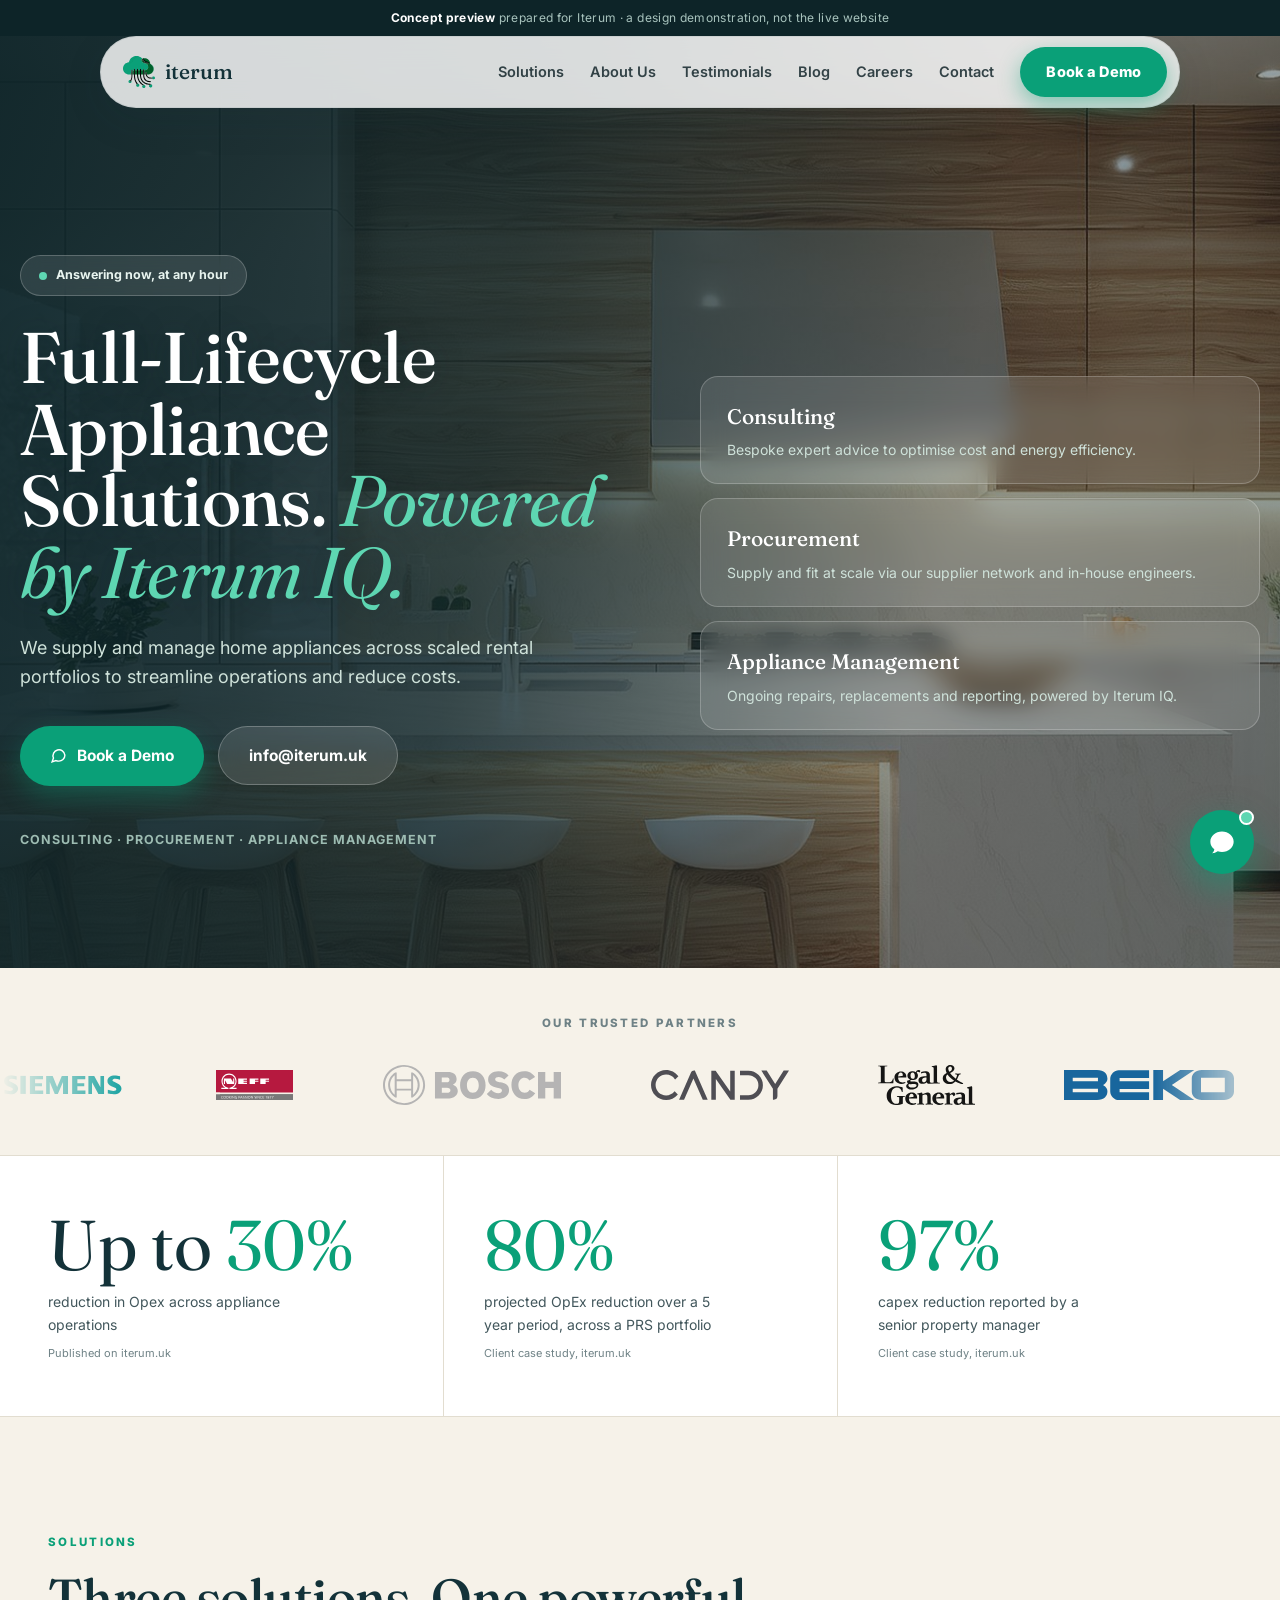
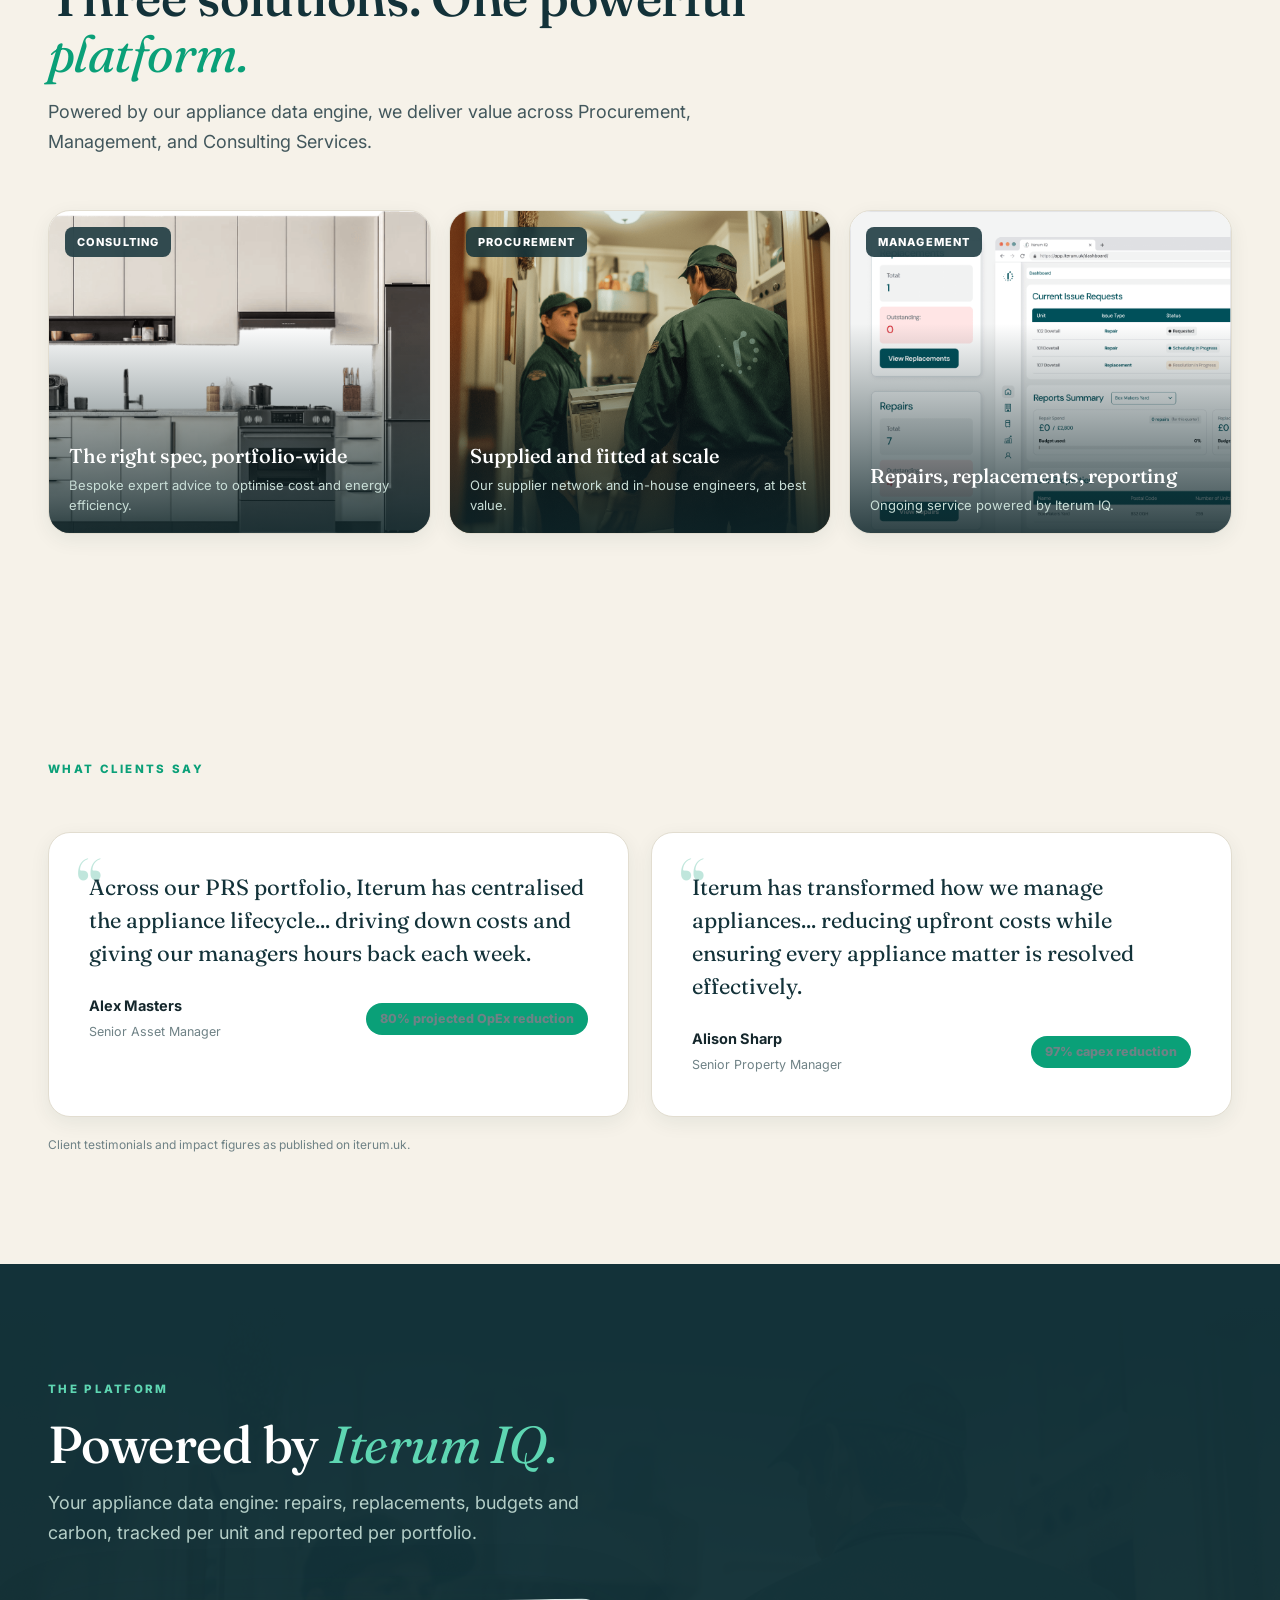
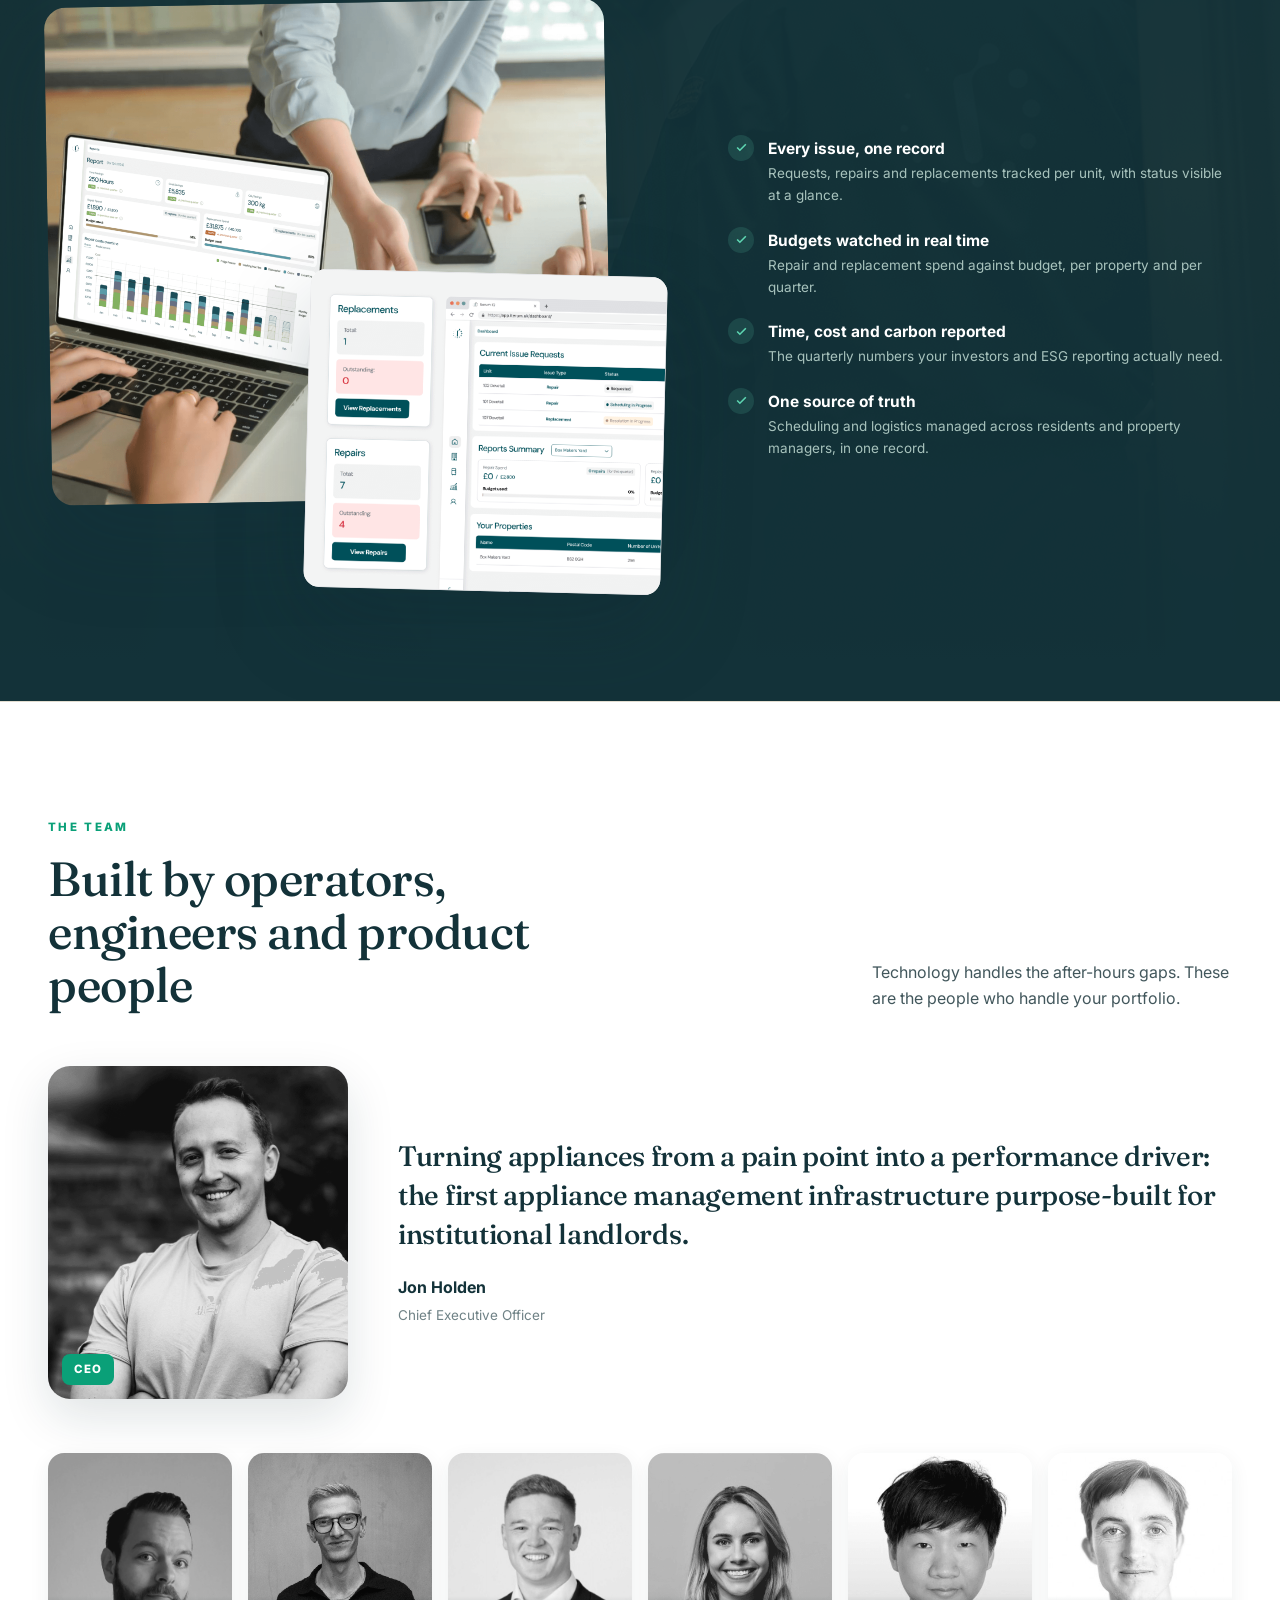
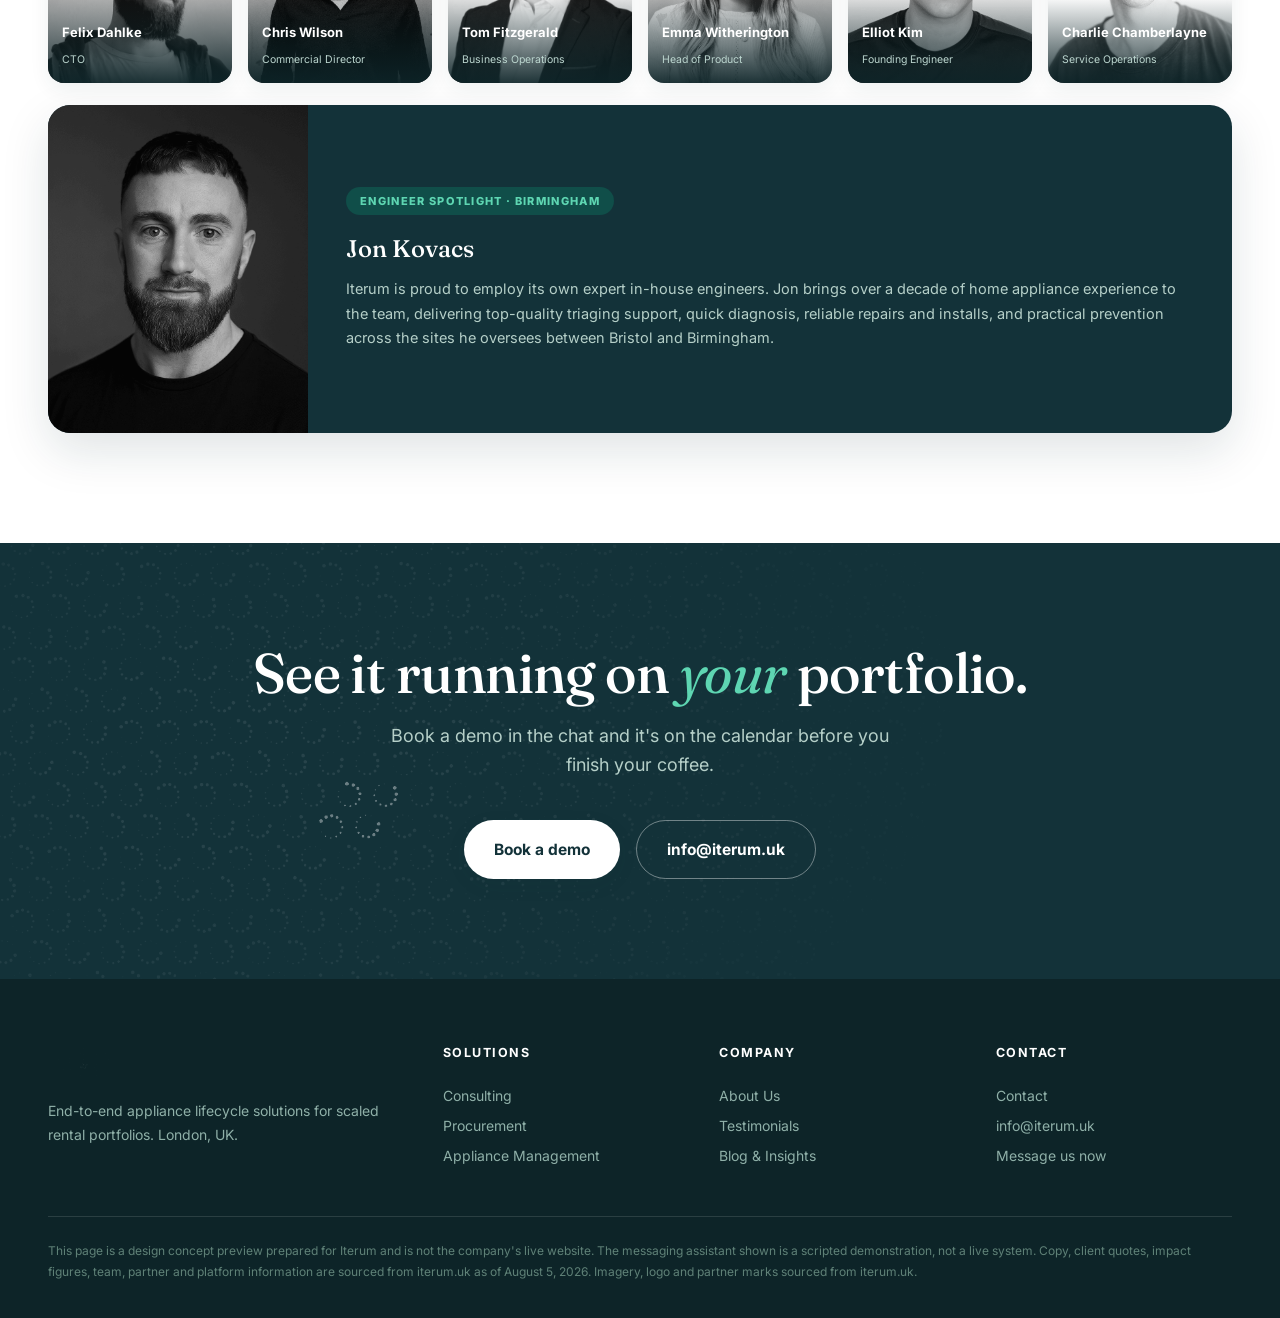
==== commit 13d498a3: "Split client site from pitch: home page is now a clean Iterum rebrand with the assistant only; new a" ====
--- a/index.html
+++ b/index.html
@@ -5,11 +5,11 @@
 <meta name="viewport" content="width=device-width, initial-scale=1.0">
 <meta name="robots" content="noindex, nofollow">
 <title>Iterum | Full-Lifecycle Appliance Solutions | Concept Preview</title>
-<meta name="description" content="Design concept preview for Iterum. Full-lifecycle appliance solutions for the operational residential sector, with an always-on front door.">
+<meta name="description" content="Design concept preview for Iterum. Full-lifecycle appliance solutions for the operational residential sector, powered by Iterum IQ.">
 <link rel="preconnect" href="https://fonts.googleapis.com">
 <link rel="preconnect" href="https://fonts.gstatic.com" crossorigin>
 <link href="https://fonts.googleapis.com/css2?family=Fraunces:ital,opsz,wght@0,9..144,400;0,9..144,500;0,9..144,600;1,9..144,400;1,9..144,500&family=Inter:wght@400;500;600;700;800&display=swap" rel="stylesheet">
-<link rel="stylesheet" href="assets/site.css?v=7">
+<link rel="stylesheet" href="assets/site.css?v=8">
 </head>
 <body>
 
@@ -43,54 +43,24 @@
 
 <header class="hero">
   <div class="hero-bg"><img src="assets/hero-kitchen.jpg" alt="A modern kitchen in a managed rental home"></div>
-  <div class="toast t1"><div class="ti"><svg viewBox="0 0 24 24" fill="none" stroke-width="2"><path d="M21 11.5a8.4 8.4 0 0 1-9 8.4 8.6 8.6 0 0 1-3.6-.8L3 21l1.9-5.4A8.4 8.4 0 1 1 21 11.5z"/></svg></div><div>Fault triaged in chat<span>10:05 PM · flat 12</span></div></div>
-  <div class="toast t2"><div class="ti"><svg viewBox="0 0 24 24" fill="none" stroke-width="2"><rect x="3" y="5" width="18" height="16" rx="2"/><path d="M8 3v4M16 3v4M3 10h18"/></svg></div><div>Demo booked<span>Thursday · BTR operator</span></div></div>
-  <div class="toast t3"><div class="ti"><svg viewBox="0 0 24 24" fill="none" stroke-width="2"><path d="M20 6L9 17l-5-5"/></svg></div><div>Engineer confirmed<span>Tomorrow · 9:30 to 11:00</span></div></div>
   <div class="wrap hero-grid">
     <div>
       <div class="hero-kicker"><span class="dot"></span>Answering now, at any hour</div>
-      <h1>Appliances handled. Questions <em>answered.</em></h1>
-      <p class="lead">Iterum supplies and manages home appliances across scaled rental portfolios. This concept adds an always-on front door: demos book themselves, and residents report faults to a team that never sleeps.</p>
+      <h1>Full-Lifecycle Appliance Solutions. <em>Powered by Iterum IQ.</em></h1>
+      <p class="lead">We supply and manage home appliances across scaled rental portfolios to streamline operations and reduce costs.</p>
       <div class="hero-ctas">
         <button class="btn btn-green" onclick="openChat()">
           <svg viewBox="0 0 24 24" fill="none" stroke="currentColor" stroke-width="2"><path d="M21 11.5a8.4 8.4 0 0 1-9 8.4 8.6 8.6 0 0 1-3.6-.8L3 21l1.9-5.4A8.4 8.4 0 1 1 21 11.5z"/></svg>
-          Book a demo in chat
+          Book a Demo
         </button>
         <a class="btn btn-dark" href="mailto:info@iterum.uk">info@iterum.uk</a>
       </div>
-      <div class="hero-proof">FULL-LIFECYCLE · PROCUREMENT · MANAGEMENT · CONSULTING</div>
-    </div>
-    <div class="reveal vis">
-      <div class="console">
-        <div class="chead">
-          <div class="dots"><i></i><i></i><i></i></div>
-          <b>Live operations · this evening</b>
-          <span class="live"><i></i>ALWAYS ON</span>
-        </div>
-        <div class="cbody" id="console">
-          <div class="cstep" data-step>
-            <div class="cico"><svg viewBox="0 0 24 24" fill="none" stroke-width="2"><path d="M21 11.5a8.4 8.4 0 0 1-9 8.4 8.6 8.6 0 0 1-3.6-.8L3 21l1.9-5.4A8.4 8.4 0 1 1 21 11.5z"/></svg></div>
-            <div><b>Resident reports a fault</b><p>Washing machine won't drain, flat 12. Photo and error code captured in chat.</p></div>
-            <span class="ct">10:04 PM</span>
-          </div>
-          <div class="cstep" data-step>
-            <div class="cico"><svg viewBox="0 0 24 24" fill="none" stroke-width="2"><path d="M12 3l2.5 5.6 6.1.6-4.6 4.1 1.3 6-5.3-3.2-5.3 3.2 1.3-6L3.4 9.2l6.1-.6L12 3z"/></svg></div>
-            <div><b>Triaged instantly</b><p>E18 pattern suggests a blocked drain pump. Right part flagged for the van.</p></div>
-            <span class="ct">10:05 PM</span>
-          </div>
-          <div class="cstep" data-step>
-            <div class="cico"><svg viewBox="0 0 24 24" fill="none" stroke-width="2"><rect x="3" y="5" width="18" height="16" rx="2"/><path d="M8 3v4M16 3v4M3 10h18"/></svg></div>
-            <div><b>Engineer visit booked</b><p>Tomorrow 9:30 to 11:00. Resident confirmed, property manager notified.</p></div>
-            <span class="ct">10:07 PM</span>
-          </div>
-          <div class="cstep" data-step>
-            <div class="cico"><svg viewBox="0 0 24 24" fill="none" stroke-width="2"><path d="M4 19V5M4 19h16M8 16v-5M12 16V8M16 16v-3M20 16V6"/></svg></div>
-            <div><b>Logged to Iterum IQ</b><p>Ticket, photos and booking attached to the unit record. Reporting updated.</p></div>
-            <span class="ct">10:08 PM</span>
-          </div>
-        </div>
-        <div class="cfoot">Scripted demonstration · times and details illustrative</div>
-      </div>
+      <div class="hero-proof">CONSULTING · PROCUREMENT · APPLIANCE MANAGEMENT</div>
+    </div>
+    <div class="hero-side reveal vis">
+      <div class="hcard"><b>Consulting</b><p>Bespoke expert advice to optimise cost and energy efficiency.</p></div>
+      <div class="hcard"><b>Procurement</b><p>Supply and fit at scale via our supplier network and in-house engineers.</p></div>
+      <div class="hcard"><b>Appliance Management</b><p>Ongoing repairs, replacements and reporting, powered by Iterum IQ.</p></div>
     </div>
   </div>
   <div class="partners">
@@ -119,9 +89,9 @@
 <section class="section" id="operations">
   <div class="wrap">
     <div class="bento-head reveal">
-      <span class="eyebrow">One platform, every moment covered</span>
-      <h2>Three solutions. One always-on <em>operation.</em></h2>
-      <p>Consulting, procurement and management, now with a front door that answers operators and residents in seconds, any hour of the day.</p>
+      <span class="eyebrow">Solutions</span>
+      <h2>Three solutions. One powerful <em>platform.</em></h2>
+      <p>Powered by our appliance data engine, we deliver value across Procurement, Management, and Consulting Services.</p>
     </div>
     <div class="bento">
       <div class="tile photo t-consult reveal">
@@ -138,35 +108,6 @@
         <img src="assets/iq-dashboard.png" alt="Iterum IQ dashboard" style="object-position:top">
         <span class="tag">Management</span>
         <div class="cap"><b>Repairs, replacements, reporting</b><p>Ongoing service powered by Iterum IQ.</p></div>
-      </div>
-      <div class="tile t-chat reveal">
-        <div class="tchead"><img src="assets/logo-mark.svg" alt=""><div><b>Website concierge</b><span>QUALIFIES AND BOOKS, 24/7</span></div></div>
-        <div class="tcbody" id="tileChat">
-          <div class="tbub out">We run about 1,400 units across two BTR schemes. Can your model cover mixed appliance estates?</div>
-          <div class="tbub in">Yes, mixed estates are the usual case. Best next step is a 30 minute walkthrough with portfolio examples at your scale. Thursday morning or Friday afternoon?</div>
-          <div class="tbub out">Thursday works</div>
-          <div class="tbub in">Booked. Calendar invite and a short agenda are on the way to you now.</div>
-        </div>
-        <div class="tclabel">Scripted preview of the demo-booking concierge</div>
-      </div>
-      <div class="tile t-notif reveal d1">
-        <div class="tnhead"><b>Team notifications</b><span>Sample evening, illustrative</span></div>
-        <div class="tnbody">
-          <div class="tnote" data-tn><div class="ni"><svg viewBox="0 0 24 24" fill="none" stroke-width="2"><rect x="3" y="5" width="18" height="16" rx="2"/><path d="M8 3v4M16 3v4M3 10h18"/></svg></div><div><b>Demo booked</b><p>BTR operator, qualified in chat</p></div><span class="nt">9:12 PM</span></div>
-          <div class="tnote" data-tn><div class="ni"><svg viewBox="0 0 24 24" fill="none" stroke-width="2"><path d="M21 11.5a8.4 8.4 0 0 1-9 8.4 8.6 8.6 0 0 1-3.6-.8L3 21l1.9-5.4A8.4 8.4 0 1 1 21 11.5z"/></svg></div><div><b>Fault triaged</b><p>Engineer booked for the morning</p></div><span class="nt">10:07 PM</span></div>
-          <div class="tnote" data-tn><div class="ni"><svg viewBox="0 0 24 24" fill="none" stroke-width="2"><path d="M4 19V5M4 19h16M8 16v-5M12 16V8M16 16v-3M20 16V6"/></svg></div><div><b>Logged to Iterum IQ</b><p>Unit record updated automatically</p></div><span class="nt">10:08 PM</span></div>
-          <div class="tnote" data-tn><div class="ni"><svg viewBox="0 0 24 24" fill="none" stroke-width="2"><path d="M20 6L9 17l-5-5"/></svg></div><div><b>Follow-up sent</b><p>Tuesday's open enquiry nudged</p></div><span class="nt">10:30 PM</span></div>
-        </div>
-      </div>
-      <div class="tile t-follow reveal d2">
-        <b class="h">Follow-up that doesn't forget</b>
-        <span class="s">Sample cadence for this concept</span>
-        <div class="mini-tl">
-          <div class="mtl"><b>The moment they reach out</b><p>Instant reply, details captured once</p></div>
-          <div class="mtl"><b>Next business morning</b><p>On the team's desk with full context</p></div>
-          <div class="mtl"><b>Until it's done</b><p>Open items chased on a schedule</p></div>
-          <div class="mtl"><b>Every quarter</b><p>It all lands in the reporting</p></div>
-        </div>
       </div>
     </div>
   </div>
@@ -204,46 +145,12 @@
         <div class="iq-point"><div class="tick"><svg viewBox="0 0 24 24" fill="none" stroke="currentColor"><path d="M20 6L9 17l-5-5"/></svg></div><div><b>Every issue, one record</b><p>Requests, repairs and replacements tracked per unit, with status visible at a glance.</p></div></div>
         <div class="iq-point"><div class="tick"><svg viewBox="0 0 24 24" fill="none" stroke="currentColor"><path d="M20 6L9 17l-5-5"/></svg></div><div><b>Budgets watched in real time</b><p>Repair and replacement spend against budget, per property and per quarter.</p></div></div>
         <div class="iq-point"><div class="tick"><svg viewBox="0 0 24 24" fill="none" stroke="currentColor"><path d="M20 6L9 17l-5-5"/></svg></div><div><b>Time, cost and carbon reported</b><p>The quarterly numbers your investors and ESG reporting actually need.</p></div></div>
-        <div class="iq-point"><div class="tick"><svg viewBox="0 0 24 24" fill="none" stroke="currentColor"><path d="M20 6L9 17l-5-5"/></svg></div><div><b>Now fed by every conversation</b><p>In this concept, the always-on layer writes straight into the same record. One source of truth.</p></div></div>
-      </div>
-    </div>
-  </div>
-</section>
-
-<section class="section resident" id="residents">
-  <div class="wrap res-grid">
-    <div class="reveal">
-      <span class="eyebrow">For residents</span>
-      <h2>A broken oven at 10 PM is <em>handled by 10:07.</em></h2>
-      <p class="sub">Faults get reported the moment they happen, in one conversation, with the property manager kept in the loop automatically.</p>
-      <div class="res-points">
-        <div class="res-point"><div class="ri"><svg viewBox="0 0 24 24" fill="none" stroke-width="2"><path d="M21 11.5a8.4 8.4 0 0 1-9 8.4 8.6 8.6 0 0 1-3.6-.8L3 21l1.9-5.4A8.4 8.4 0 1 1 21 11.5z"/></svg></div><div><b>Report in seconds, any hour</b><p>No call queues, no waiting for office hours.</p></div></div>
-        <div class="res-point"><div class="ri"><svg viewBox="0 0 24 24" fill="none" stroke-width="2"><path d="M12 3l2.5 5.6 6.1.6-4.6 4.1 1.3 6-5.3-3.2-5.3 3.2 1.3-6L3.4 9.2l6.1-.6L12 3z"/></svg></div><div><b>First-time-fix starts in chat</b><p>Model and fault captured before the van rolls.</p></div></div>
-        <div class="res-point"><div class="ri"><svg viewBox="0 0 24 24" fill="none" stroke-width="2"><rect x="3" y="5" width="18" height="16" rx="2"/><path d="M8 3v4M16 3v4M3 10h18"/></svg></div><div><b>Booked, confirmed, notified</b><p>Engineer slot agreed in the same conversation.</p></div></div>
-      </div>
-    </div>
-    <div class="reveal d2">
-      <div class="phone">
-        <div class="pscreen">
-          <div class="pstatus"><span>10:04 PM</span><span>5G</span></div>
-          <div class="pchat-head">
-            <img src="assets/logo-mark.svg" alt="Iterum">
-            <div><b>Iterum Resident Support</b><span>Online now</span></div>
-          </div>
-          <div class="pthread" id="smsThread">
-            <div class="bub out">Hi, the washing machine in flat 12 has stopped mid cycle and won't drain<span class="t">10:04 PM</span></div>
-            <div class="bub in">Sorry about that, let's get it sorted. Can you send a photo of the display and the model sticker inside the door?<span class="t">10:04 PM</span></div>
-            <div class="bub out">Photo sent, it's flashing E18<span class="t">10:06 PM</span></div>
-            <div class="bub in">Thanks. That usually points to a blocked drain pump. An engineer can visit tomorrow. Morning or afternoon?<span class="t">10:06 PM</span></div>
-            <div class="bub out">Morning please<span class="t">10:07 PM</span></div>
-            <div class="bub in">Booked for tomorrow morning, 9:30 to 11:00. Your property manager has been notified and you'll get a confirmation here. Anything else tonight?<span class="t">10:07 PM</span></div>
-          </div>
-          <div class="plabel">Scripted demonstration · times and details illustrative</div>
-        </div>
-      </div>
-    </div>
-  </div>
-</section>
+        <div class="iq-point"><div class="tick"><svg viewBox="0 0 24 24" fill="none" stroke="currentColor"><path d="M20 6L9 17l-5-5"/></svg></div><div><b>One source of truth</b><p>Scheduling and logistics managed across residents and property managers, in one record.</p></div></div>
+      </div>
+    </div>
+  </div>
+</section>
+
 
 <section class="section team-sec" id="team">
   <div class="wrap">
@@ -318,7 +225,7 @@
       </div>
     </div>
     <div class="disclosure">
-      This page is a design concept preview prepared for Iterum and is not the company's live website. The chat assistant, resident conversation, operations console and team notification feed shown are scripted demonstrations, not a live system. Client quotes, impact figures, team, partner and platform information are sourced from iterum.uk as of August 5, 2026; illustrative scenario details (times, faults, bookings, portfolio sizes) are marked as such. Imagery, logo and partner marks sourced from iterum.uk.
+      This page is a design concept preview prepared for Iterum and is not the company's live website. The messaging assistant shown is a scripted demonstration, not a live system. Copy, client quotes, impact figures, team, partner and platform information are sourced from iterum.uk as of August 5, 2026. Imagery, logo and partner marks sourced from iterum.uk.
     </div>
   </div>
 </footer>
@@ -334,39 +241,9 @@
     <div><b>Iterum Assistant</b><span><i class="don"></i>Online now, replies in seconds</span></div>
   </div>
   <div class="chat-body" id="chatBody"></div>
-  <div class="chat-foot"><span>Scripted demo preview. The live version is trained on Iterum's solutions, portfolio data and booking calendar.</span></div>
+  <div class="chat-foot"><span>Demo preview: this assistant is scripted for the walkthrough.</span></div>
 </div>
 
-<script>
-/* ops console loop */
-const steps=[...document.querySelectorAll('[data-step]')];
-let sI=0;
-function cycleConsole(){
-  steps.forEach((s,i)=>s.classList.toggle('on', i<=sI));
-  sI++;
-  if(sI>steps.length){sI=0;setTimeout(()=>{steps.forEach(s=>s.classList.remove('on'))},600)}
-}
-cycleConsole(); setInterval(cycleConsole, 1900);
-
-/* tile chat animation */
-const tcObs = new IntersectionObserver(es=>{es.forEach(e=>{if(e.isIntersecting){
-  e.target.querySelectorAll('.tbub').forEach((b,i)=>setTimeout(()=>b.classList.add('show'), 400+i*1000));
-  tcObs.unobserve(e.target);}})},{threshold:.3});
-const tc=document.getElementById('tileChat'); if(tc) tcObs.observe(tc);
-
-/* notif tile animation */
-const tnObs = new IntersectionObserver(es=>{es.forEach(e=>{if(e.isIntersecting){
-  document.querySelectorAll('[data-tn]').forEach((n,i)=>setTimeout(()=>n.classList.add('show'), 300+i*650));
-  tnObs.unobserve(e.target);}})},{threshold:.3});
-const tn=document.querySelector('.t-notif'); if(tn) tnObs.observe(tn);
-
-/* resident phone animation */
-const smsObs = new IntersectionObserver(es=>{es.forEach(e=>{if(e.isIntersecting){
-  e.target.querySelectorAll('.bub').forEach((b,i)=>setTimeout(()=>b.classList.add('show'), 400+i*1050));
-  smsObs.unobserve(e.target);}})},{threshold:.35});
-const th = document.getElementById('smsThread'); if(th) smsObs.observe(th);
-
-</script>
-<script src="assets/site.js?v=7"></script>
+<script src="assets/site.js?v=8"></script>
 </body>
 </html>
--- a/assets/site.css
+++ b/assets/site.css
@@ -341,3 +341,10 @@
 .choices button:hover{background:var(--green);color:#fff}
 .chat-foot{padding:11px 16px;background:#fff;border-top:1px solid var(--line);text-align:center}
 .chat-foot span{font-size:10.5px;color:var(--soft)}
+
+/* client hero side cards */
+.hero-side{display:flex;flex-direction:column;gap:14px}
+.hcard{background:rgba(255,255,255,.1);backdrop-filter:blur(12px);border:1px solid rgba(255,255,255,.22);border-radius:18px;padding:22px 26px;color:#fff}
+.hcard b{font-family:'Fraunces',serif;font-size:21px;font-weight:500;display:block;margin-bottom:5px}
+.hcard p{font-size:14px;color:#cfe2da}
+@media(max-width:960px){.hero-side{display:none}}
